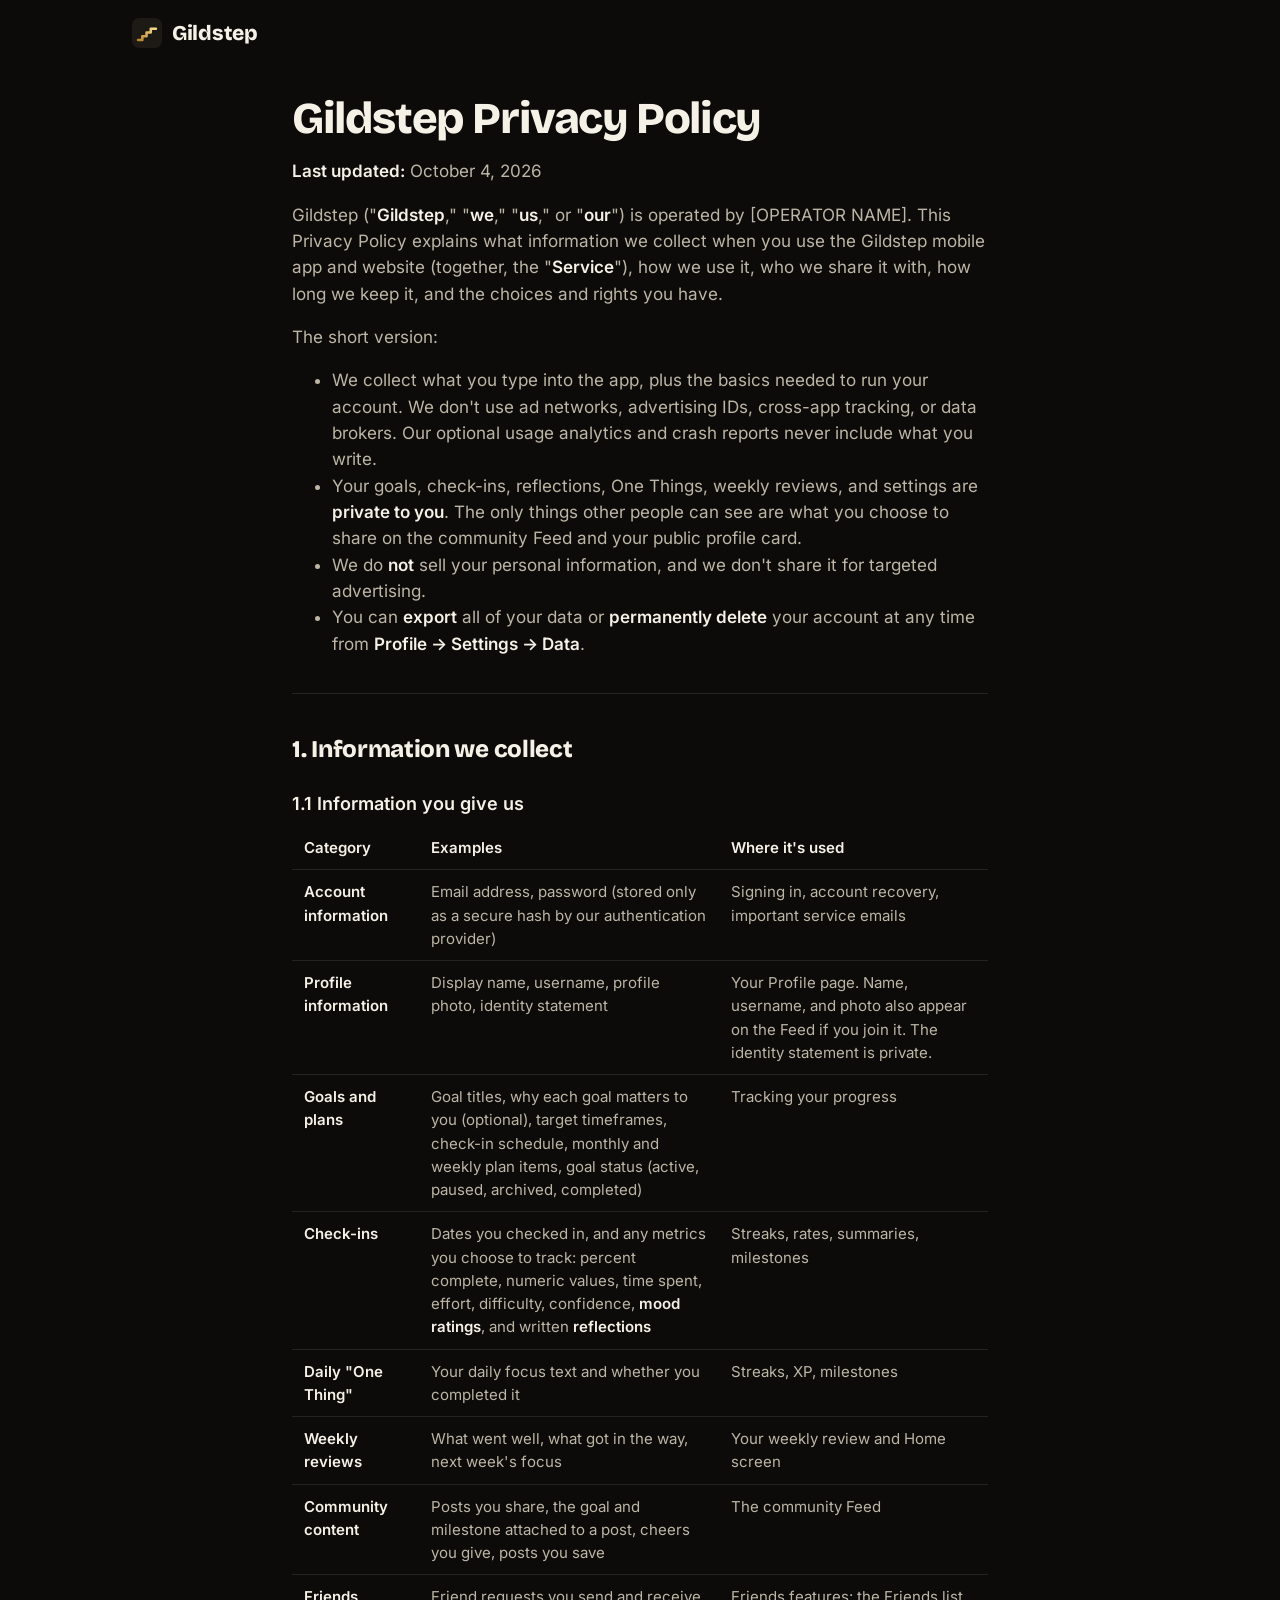
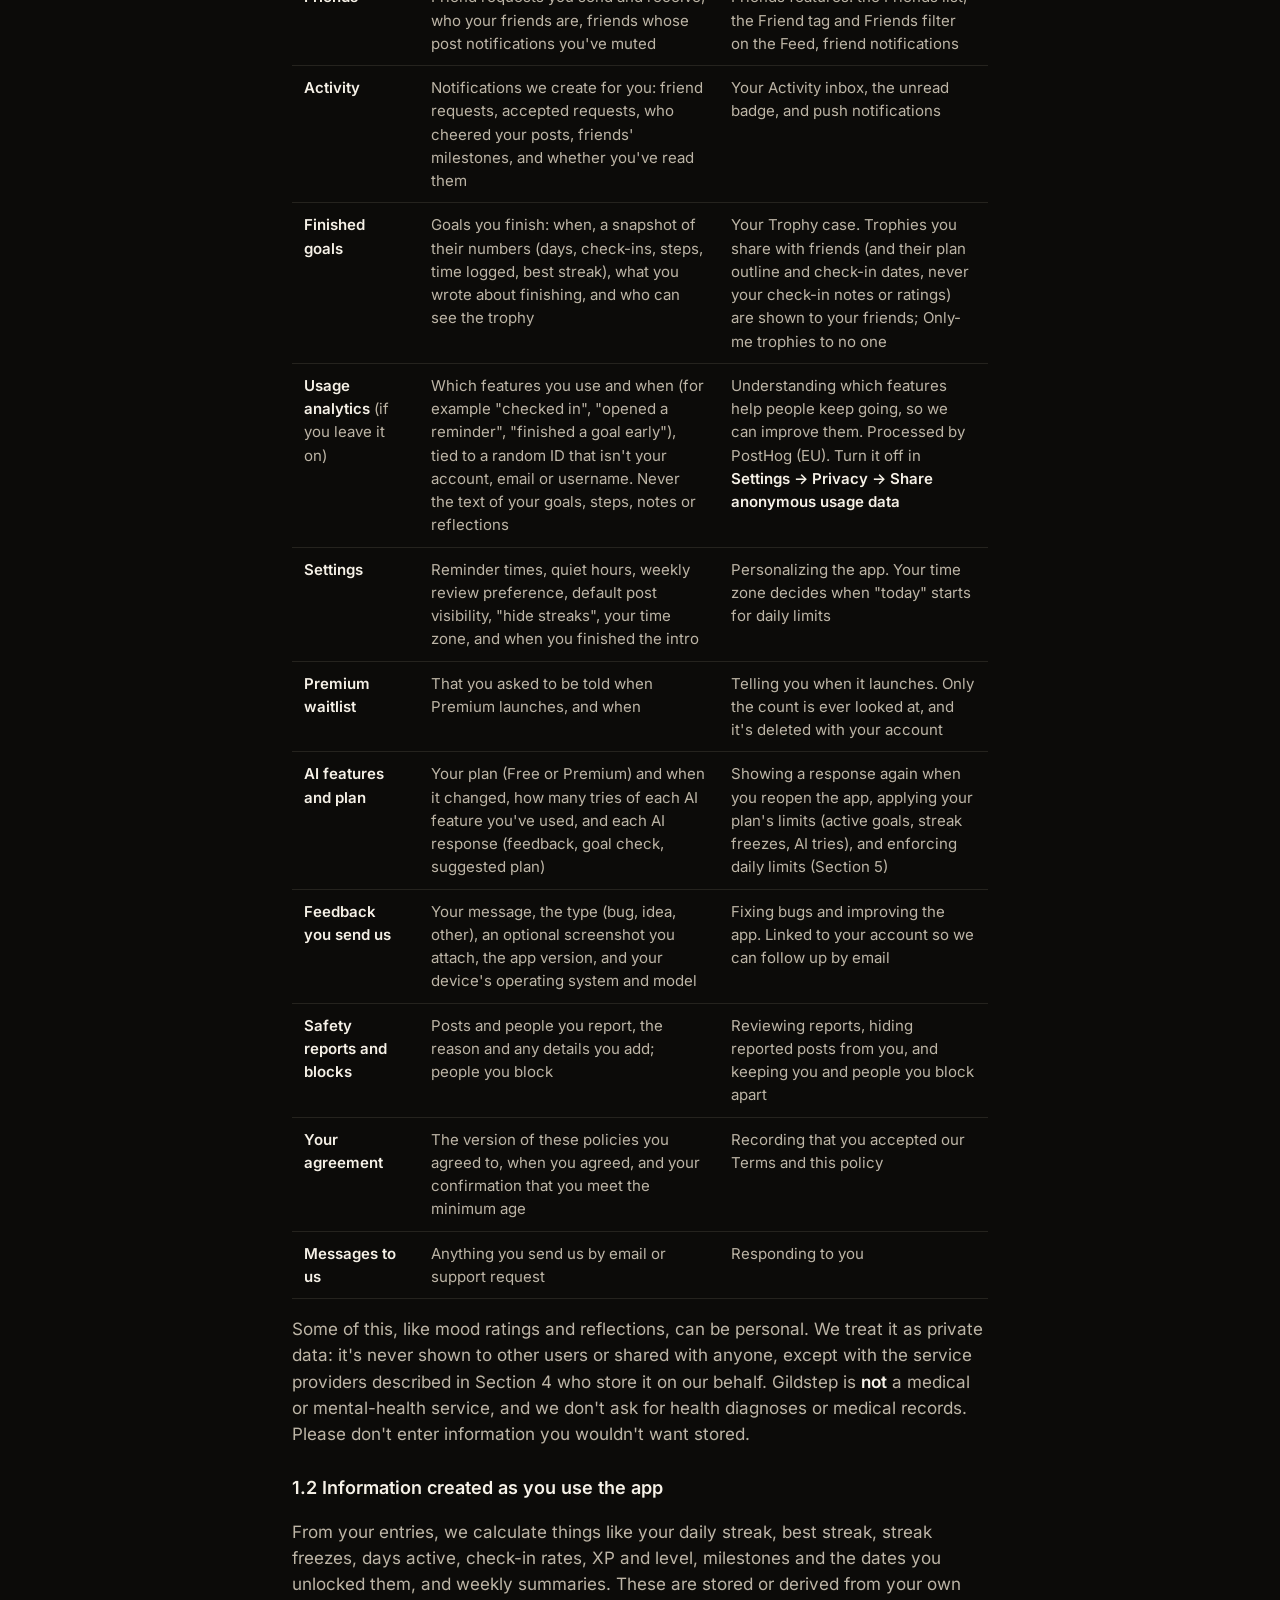
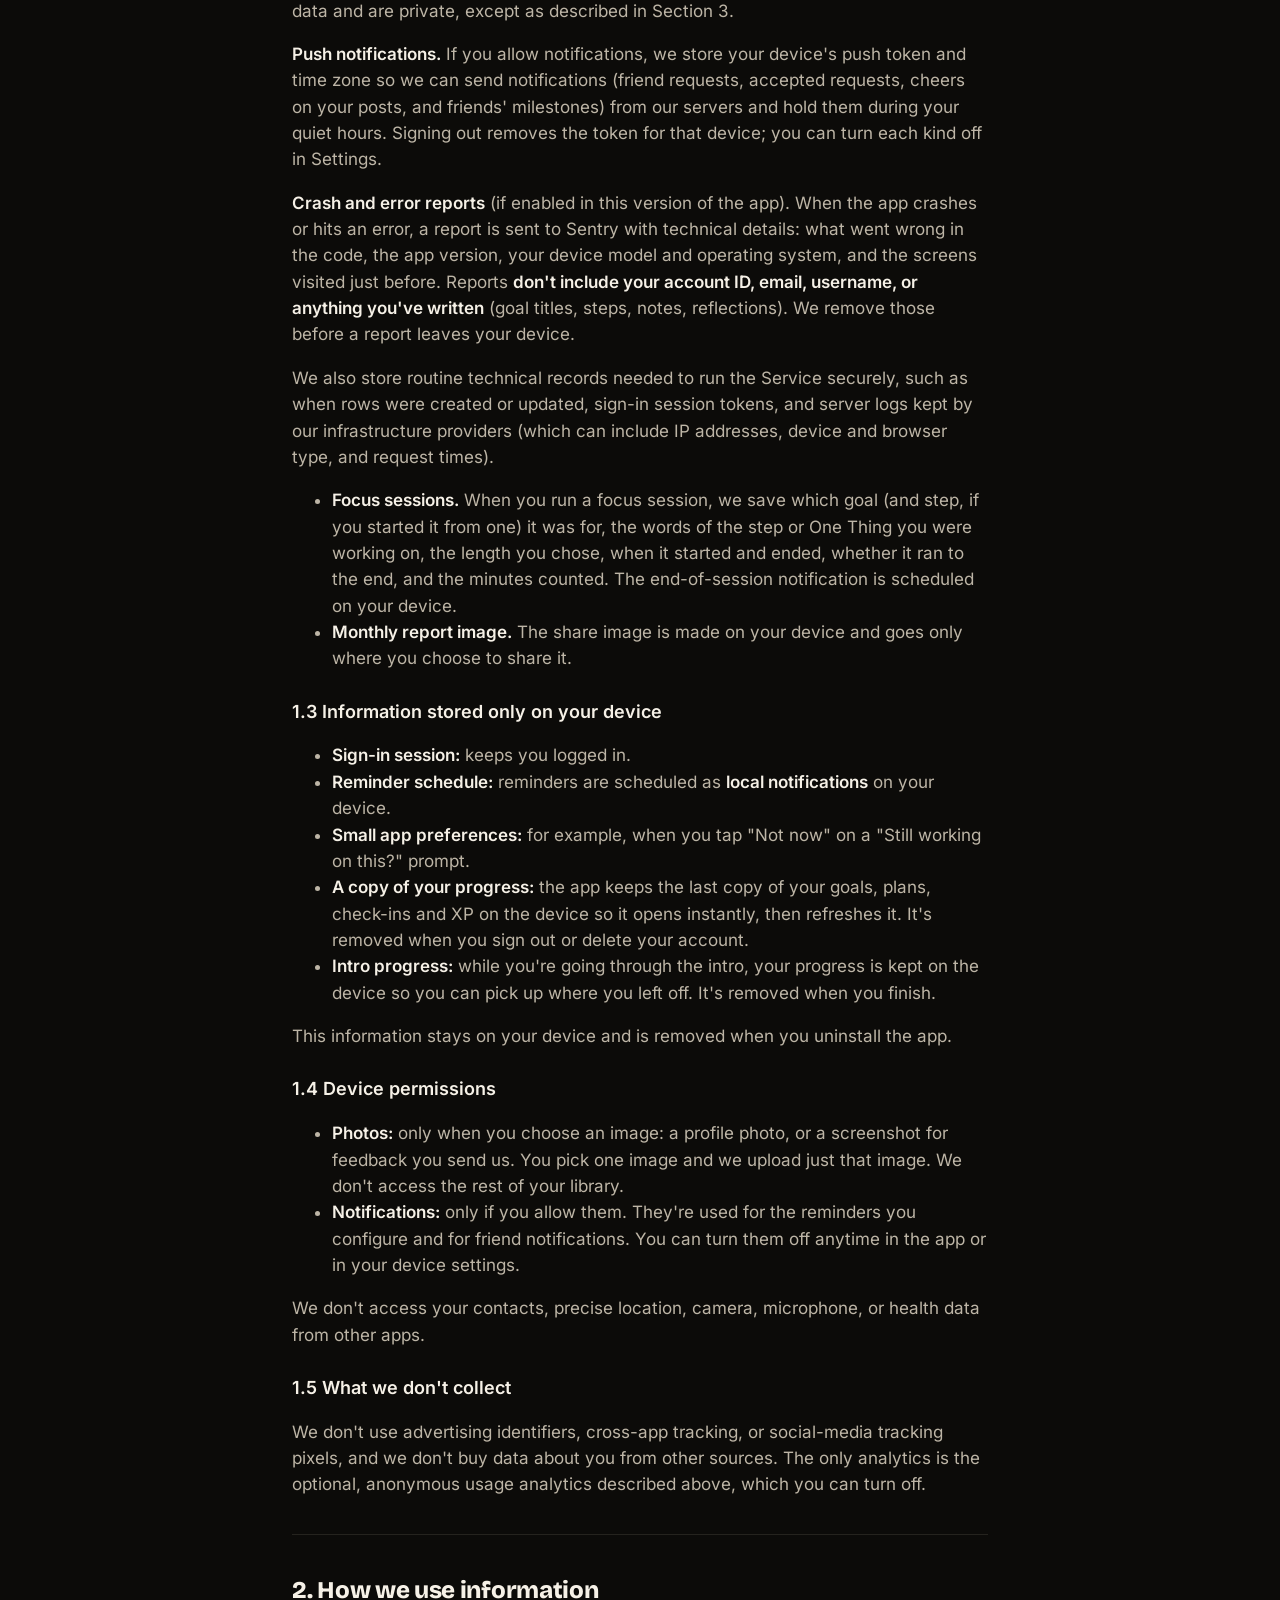
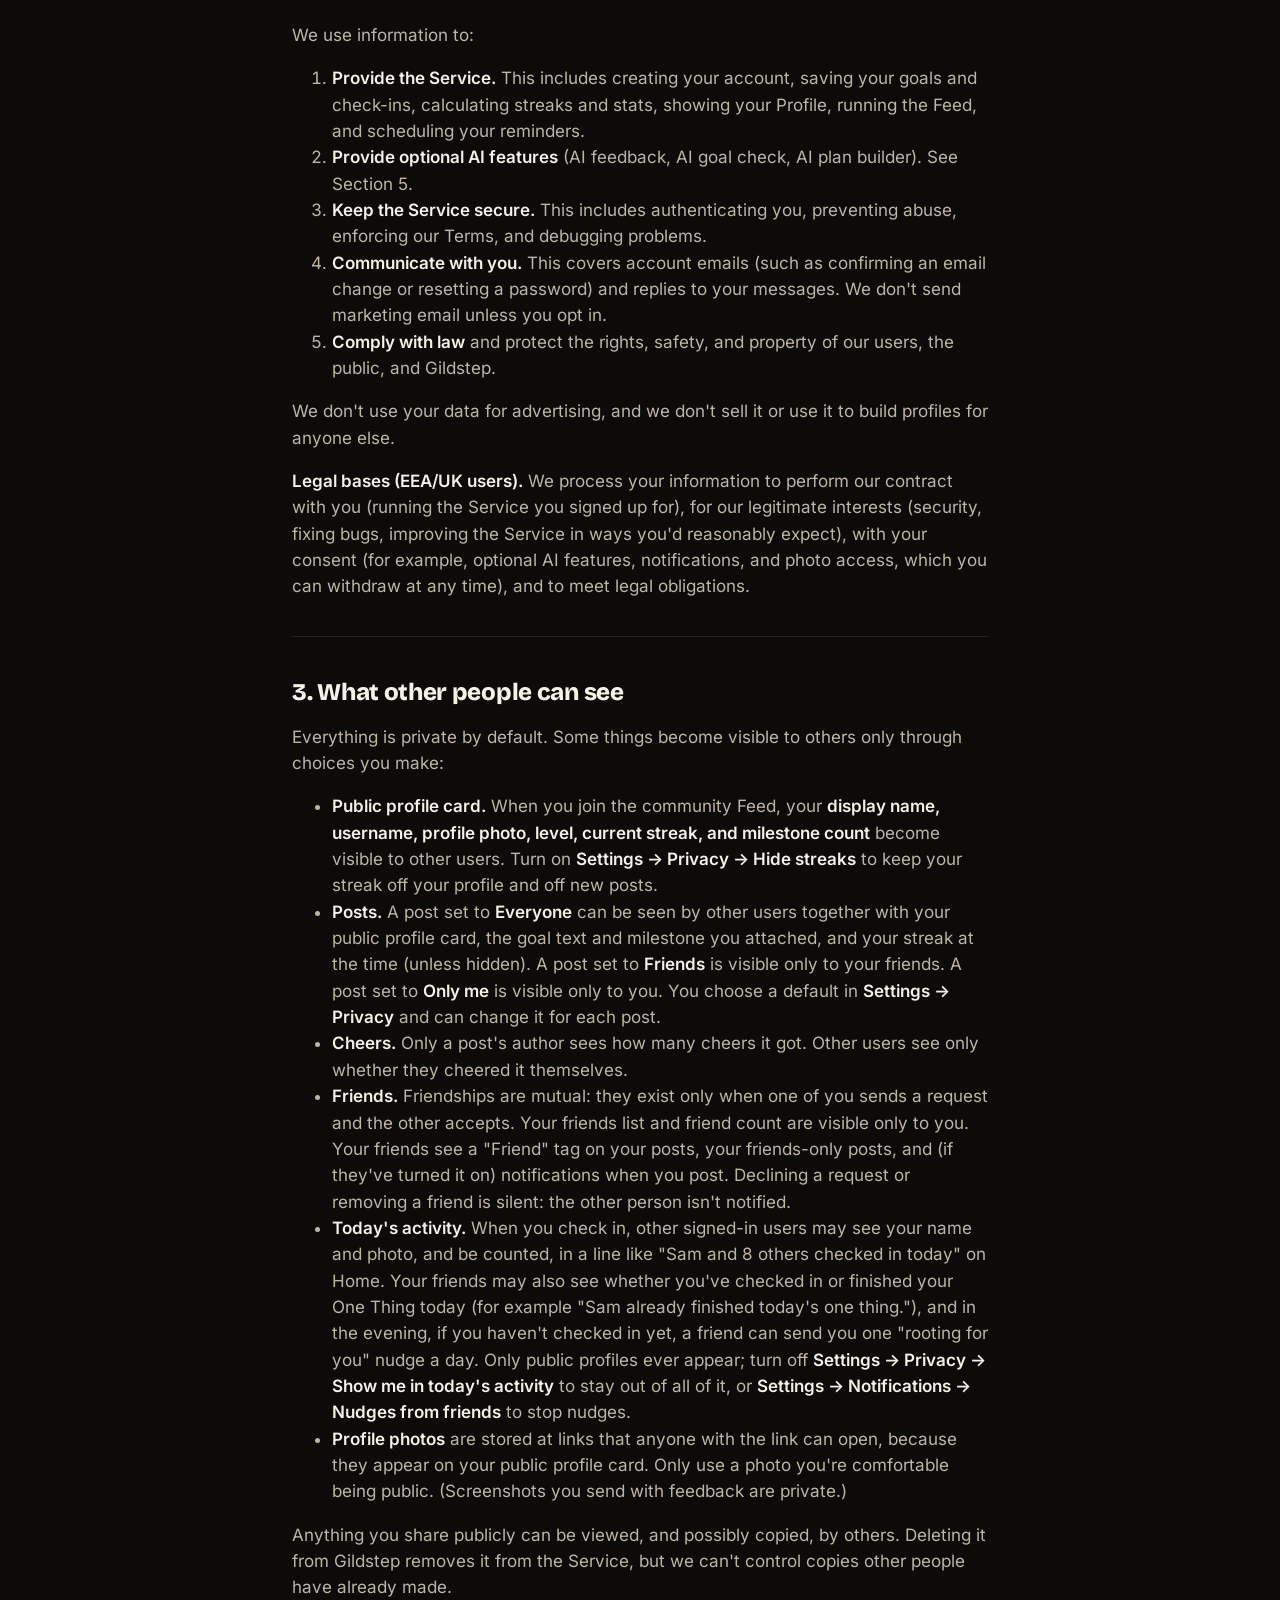
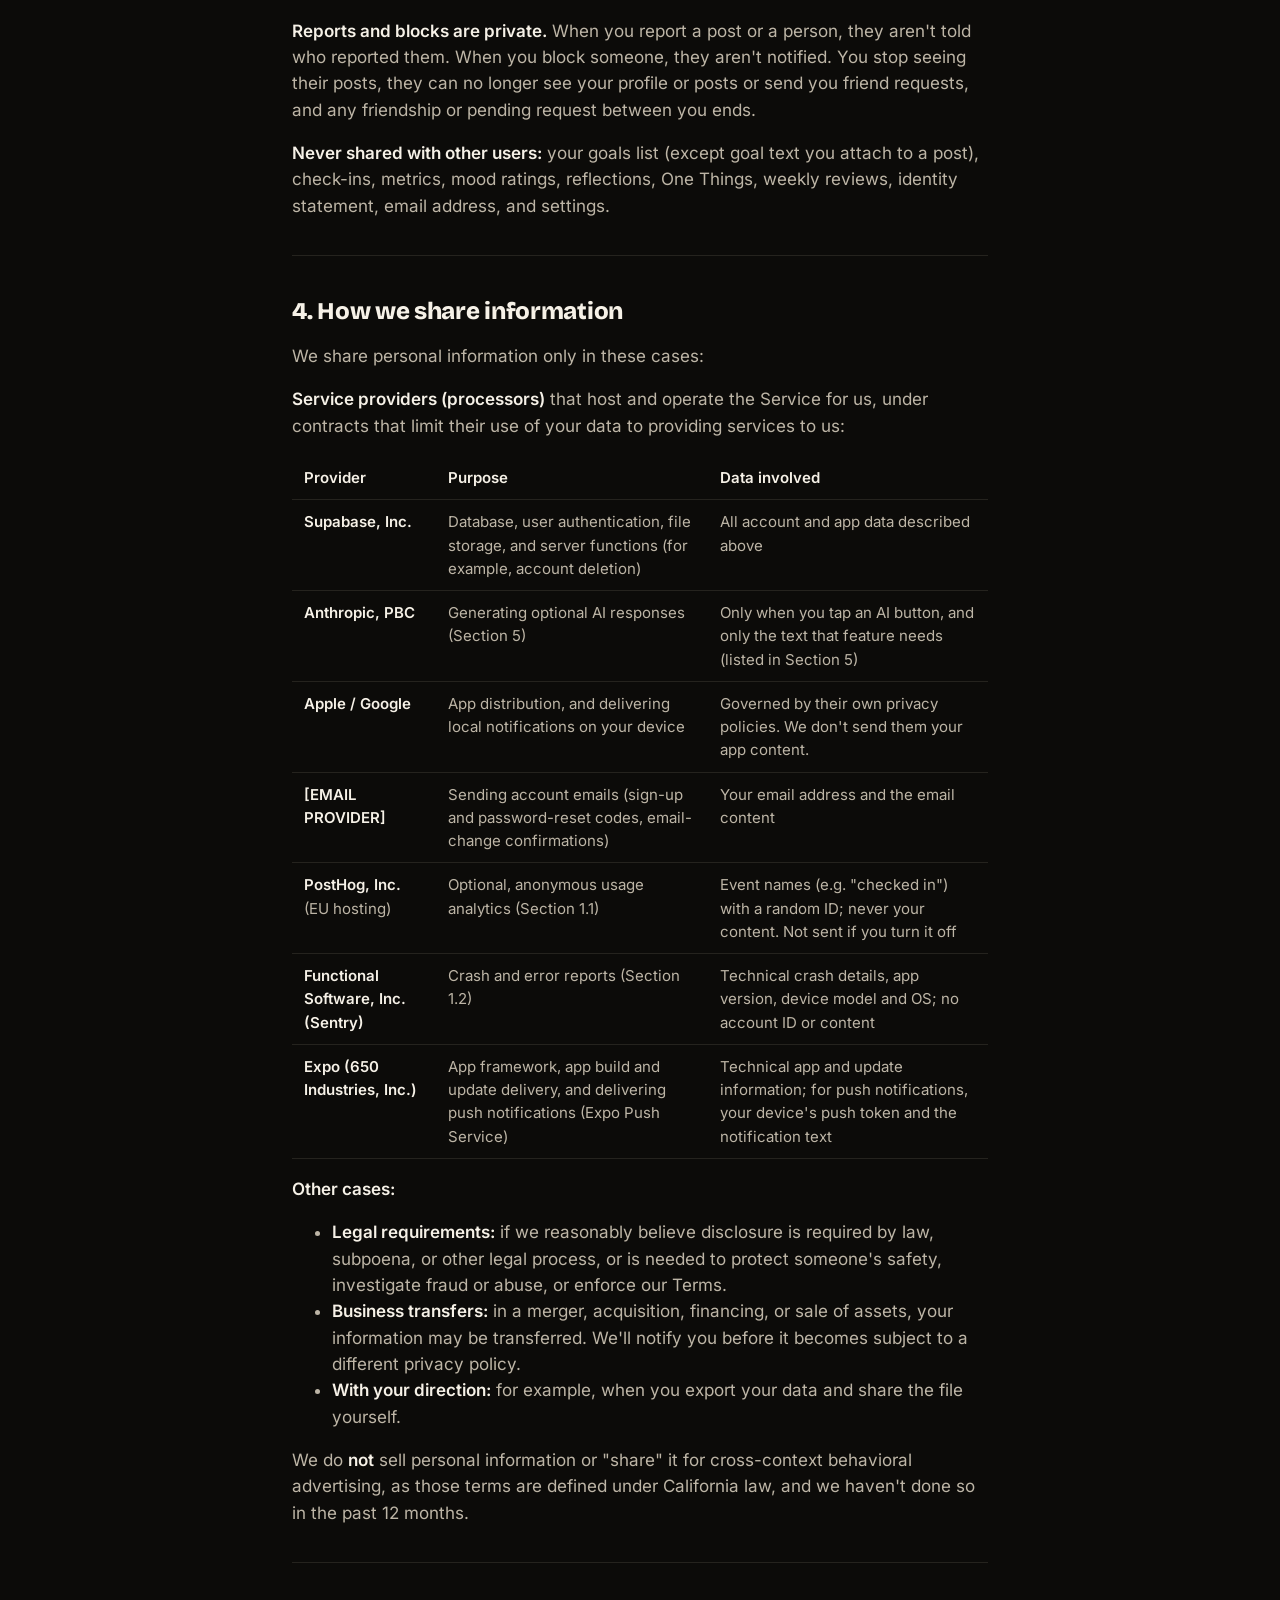
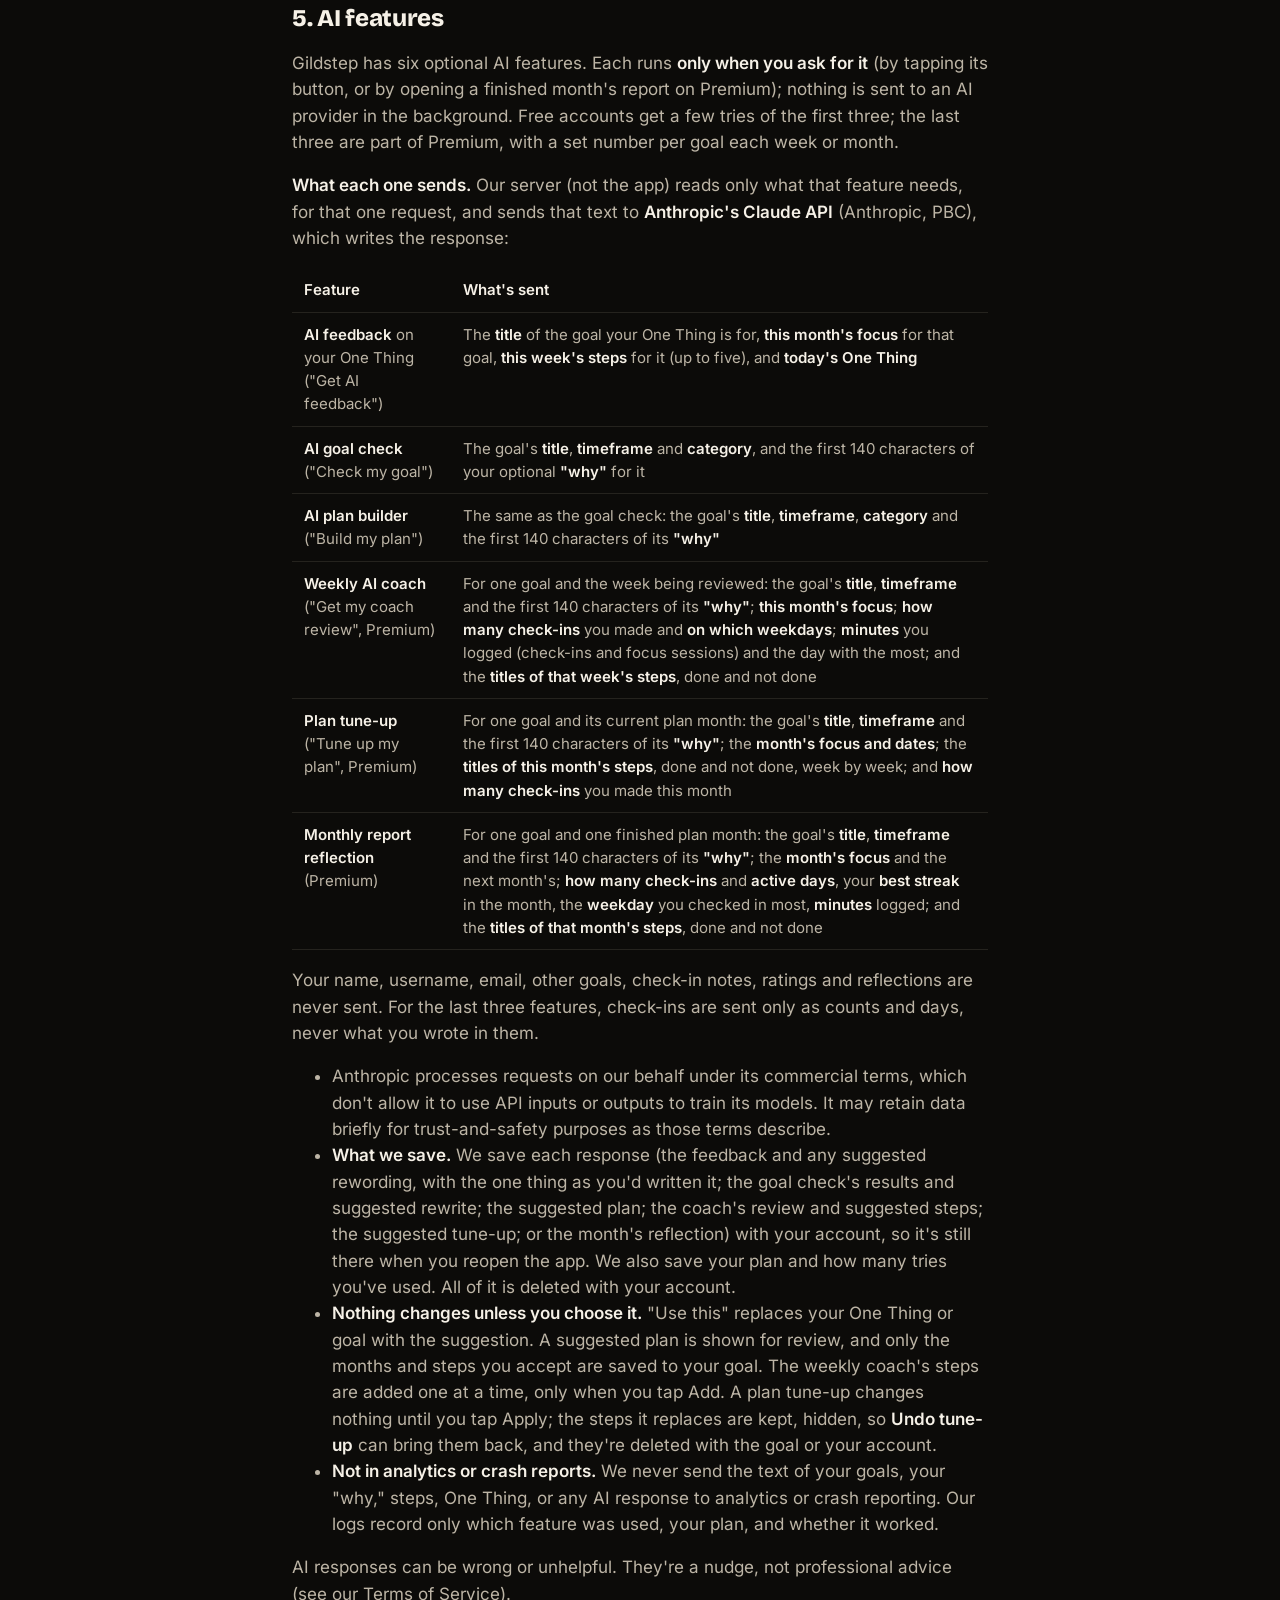
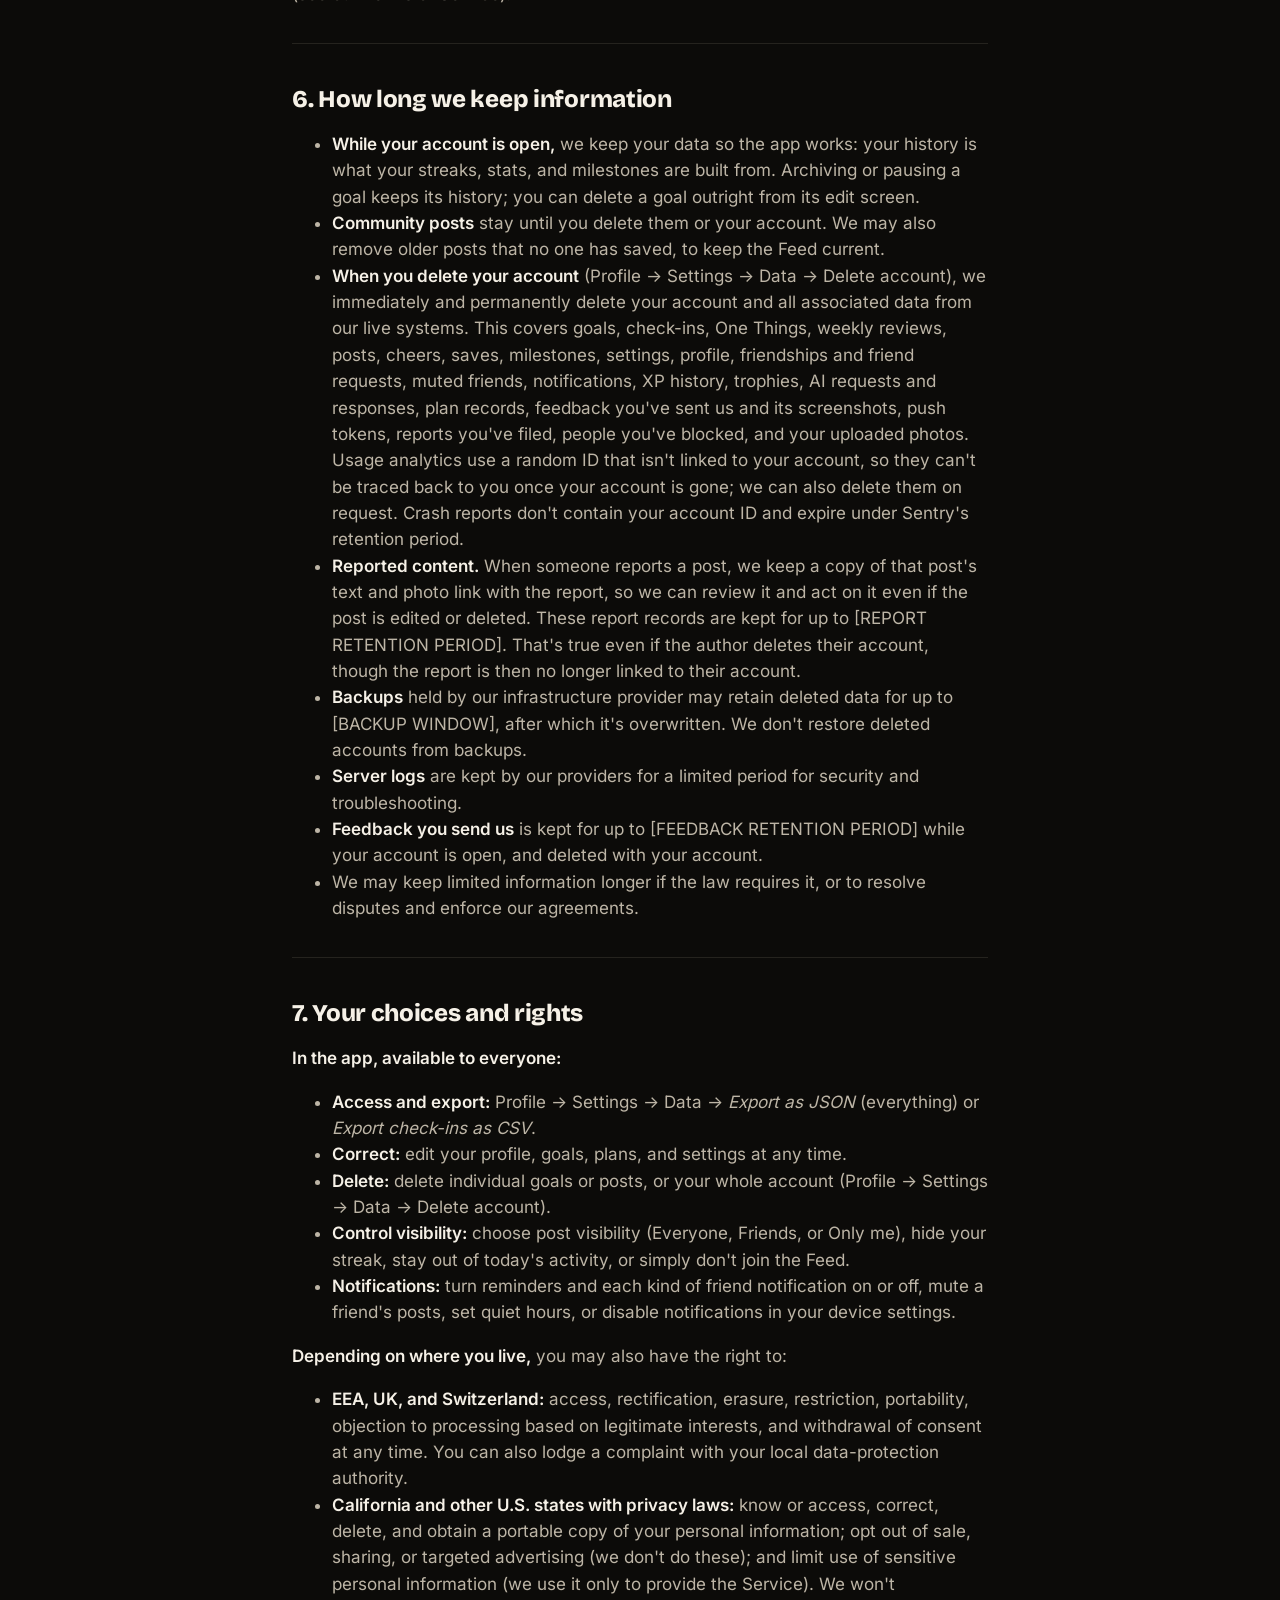
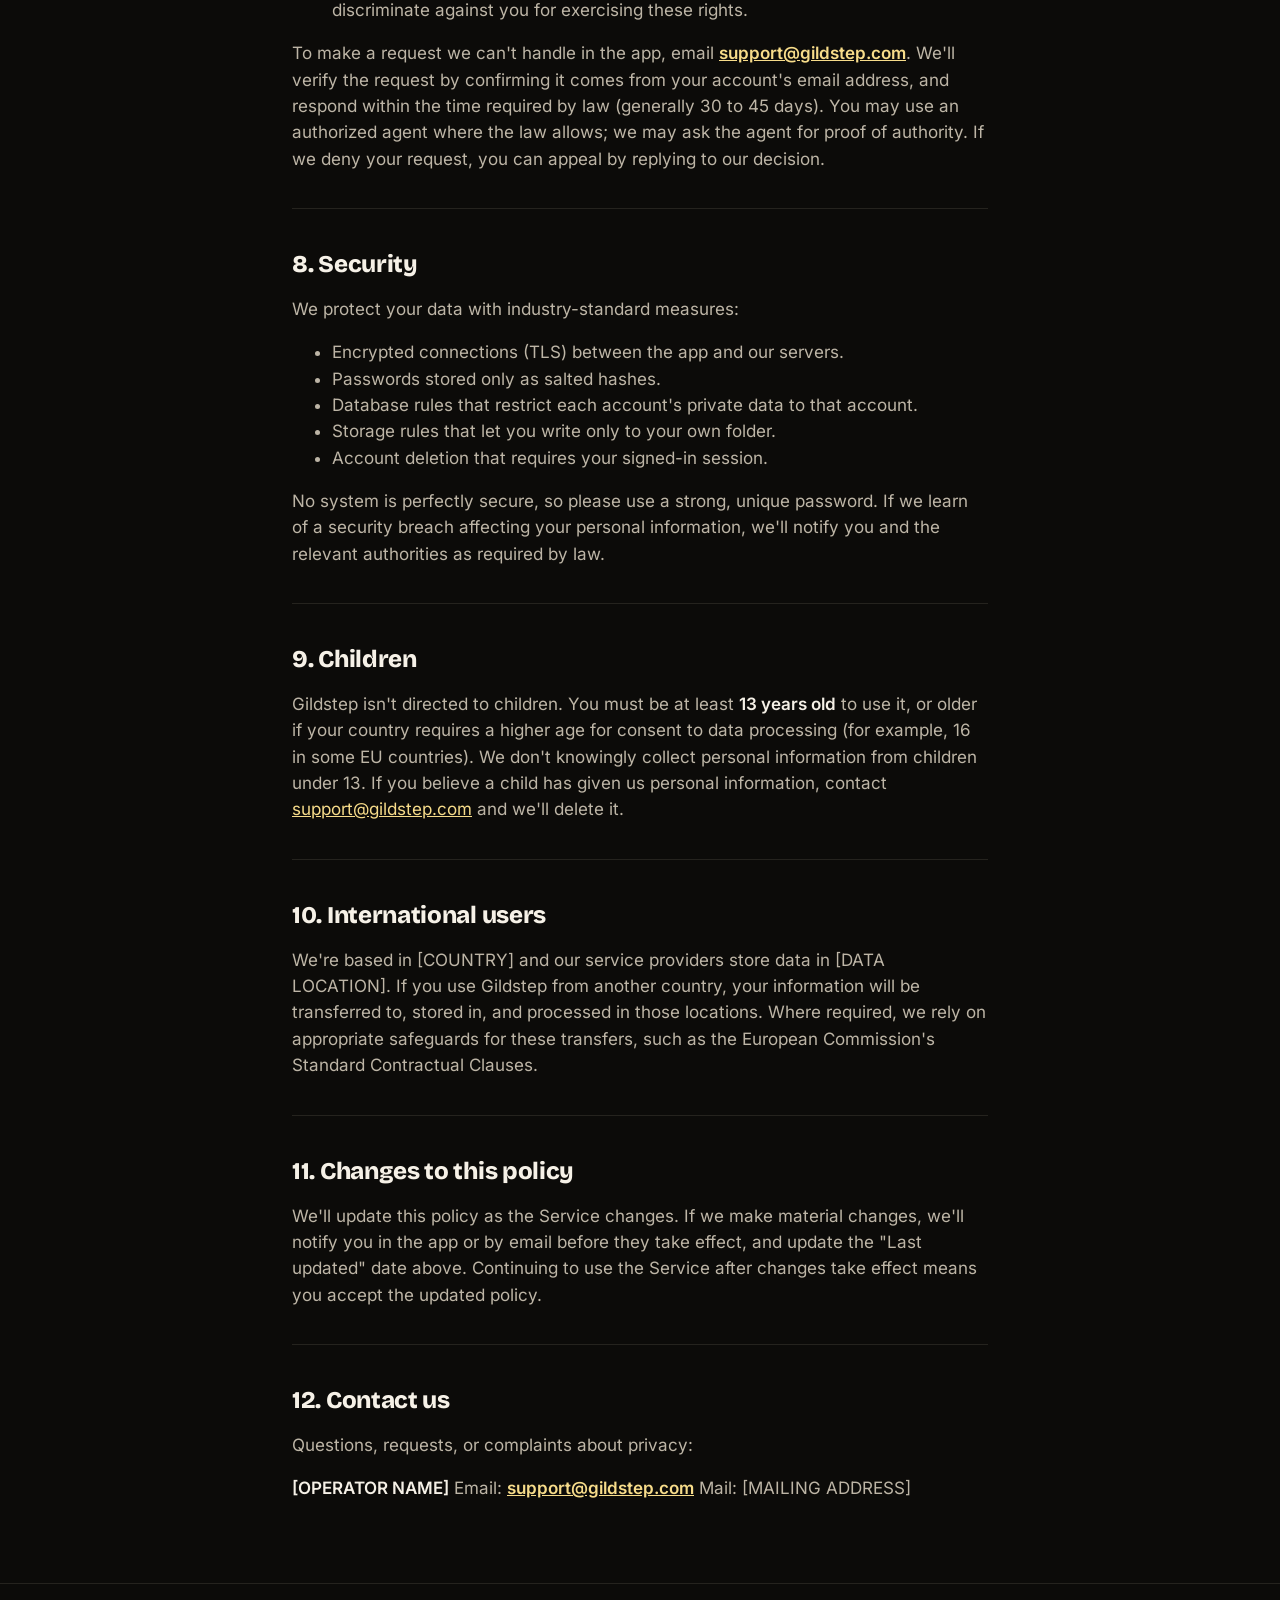
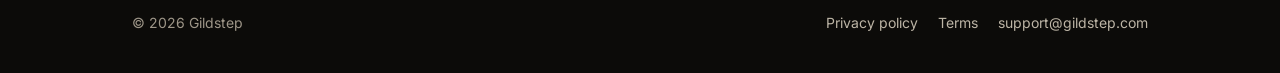
==== privacy/index.html @ fc9688bf "gildstep.com Landing page, privacy policy, terms, the invite page and Universal Links file, built fr" ====
<!doctype html>
<html lang="en">
<head>
<meta charset="utf-8">
<meta name="viewport" content="width=device-width, initial-scale=1, viewport-fit=cover">
<title>Gildstep Privacy Policy</title>
<meta name="description" content="Gildstep Privacy Policy.">
<meta http-equiv="Content-Security-Policy" content="default-src 'self'; script-src 'self'; style-src 'self'; font-src 'self'; img-src 'self' data:; connect-src 'self' https://ggbiohijkmzzqigvxdph.supabase.co; base-uri 'none'; form-action 'none'">
<meta name="referrer" content="strict-origin-when-cross-origin">
<meta name="theme-color" content="#0C0B09">
<meta name="color-scheme" content="dark">
<link rel="canonical" href="https://gildstep.com/privacy/">
<link rel="icon" href="/assets/favicon.svg" type="image/svg+xml">
<link rel="apple-touch-icon" href="/assets/apple-touch-icon.png">
<link rel="preload" href="/fonts/bricolage-800.woff2" as="font" type="font/woff2" crossorigin>
<link rel="stylesheet" href="/styles.css">
<meta property="og:type" content="website">
<meta property="og:site_name" content="Gildstep">
<meta property="og:title" content="Gildstep Privacy Policy">
<meta property="og:description" content="Gildstep Privacy Policy.">
<meta property="og:url" content="https://gildstep.com/privacy/">
<meta property="og:image" content="https://gildstep.com/assets/og.png">
<meta property="og:image:width" content="1200">
<meta property="og:image:height" content="630">
<meta property="og:image:alt" content="Gildstep: Big goals, finished one gold step at a time.">
<meta name="twitter:card" content="summary_large_image">
<meta name="twitter:title" content="Gildstep Privacy Policy">
<meta name="twitter:description" content="Gildstep Privacy Policy.">
<meta name="twitter:image" content="https://gildstep.com/assets/og.png">
</head>
<body data-page="privacy" data-app="Gildstep" data-support="support@gildstep.com" data-scheme="gildstep" data-supabase-url="https://ggbiohijkmzzqigvxdph.supabase.co" data-supabase-key="sb_publishable_Blx6dCkwe_uo34wRgkRmCA_ODXNYuqp">
<header class="wrap top"><a class="brand" href="/" aria-label="Gildstep home"><svg viewBox="0 0 64 64" aria-hidden="true"><defs><linearGradient id="mk" x1="0" y1="1" x2="1" y2="0"><stop offset="0" stop-color="#B8862B"/><stop offset="1" stop-color="#F7DC8A"/></linearGradient></defs><rect width="64" height="64" rx="15" fill="#1D1A15"/><path d="M13 47 H22 V39 H31 V31 H40 V23 H51" fill="none" stroke="url(#mk)" stroke-width="5.5" stroke-linecap="round" stroke-linejoin="round"/></svg><span>Gildstep</span></a></header>
<main class="wrap page">
<h1>Gildstep Privacy Policy</h1>
<p><strong>Last updated:</strong> October 4, 2026</p>
<p>Gildstep (&quot;<strong>Gildstep</strong>,&quot; &quot;<strong>we</strong>,&quot; &quot;<strong>us</strong>,&quot; or &quot;<strong>our</strong>&quot;) is operated by [OPERATOR NAME]. This Privacy Policy explains what information we collect when you use the Gildstep mobile app and website (together, the &quot;<strong>Service</strong>&quot;), how we use it, who we share it with, how long we keep it, and the choices and rights you have.</p>
<p>The short version:</p>
<ul>
<li>We collect what you type into the app, plus the basics needed to run your account. We don&#39;t use ad networks, advertising IDs, cross-app tracking, or data brokers. Our optional usage analytics and crash reports never include what you write.</li>
<li>Your goals, check-ins, reflections, One Things, weekly reviews, and settings are <strong>private to you</strong>. The only things other people can see are what you choose to share on the community Feed and your public profile card.</li>
<li>We do <strong>not</strong> sell your personal information, and we don&#39;t share it for targeted advertising.</li>
<li>You can <strong>export</strong> all of your data or <strong>permanently delete</strong> your account at any time from <strong>Profile → Settings → Data</strong>.</li>
</ul>
<hr>
<h2>1. Information we collect</h2>
<h3>1.1 Information you give us</h3>
<table>
<thead>
<tr>
<th>Category</th>
<th>Examples</th>
<th>Where it&#39;s used</th>
</tr>
</thead>
<tbody><tr>
<td><strong>Account information</strong></td>
<td>Email address, password (stored only as a secure hash by our authentication provider)</td>
<td>Signing in, account recovery, important service emails</td>
</tr>
<tr>
<td><strong>Profile information</strong></td>
<td>Display name, username, profile photo, identity statement</td>
<td>Your Profile page. Name, username, and photo also appear on the Feed if you join it. The identity statement is private.</td>
</tr>
<tr>
<td><strong>Goals and plans</strong></td>
<td>Goal titles, why each goal matters to you (optional), target timeframes, check-in schedule, monthly and weekly plan items, goal status (active, paused, archived, completed)</td>
<td>Tracking your progress</td>
</tr>
<tr>
<td><strong>Check-ins</strong></td>
<td>Dates you checked in, and any metrics you choose to track: percent complete, numeric values, time spent, effort, difficulty, confidence, <strong>mood ratings</strong>, and written <strong>reflections</strong></td>
<td>Streaks, rates, summaries, milestones</td>
</tr>
<tr>
<td><strong>Daily &quot;One Thing&quot;</strong></td>
<td>Your daily focus text and whether you completed it</td>
<td>Streaks, XP, milestones</td>
</tr>
<tr>
<td><strong>Weekly reviews</strong></td>
<td>What went well, what got in the way, next week&#39;s focus</td>
<td>Your weekly review and Home screen</td>
</tr>
<tr>
<td><strong>Community content</strong></td>
<td>Posts you share, the goal and milestone attached to a post, cheers you give, posts you save</td>
<td>The community Feed</td>
</tr>
<tr>
<td><strong>Friends</strong></td>
<td>Friend requests you send and receive, who your friends are, friends whose post notifications you&#39;ve muted</td>
<td>Friends features: the Friends list, the Friend tag and Friends filter on the Feed, friend notifications</td>
</tr>
<tr>
<td><strong>Activity</strong></td>
<td>Notifications we create for you: friend requests, accepted requests, who cheered your posts, friends&#39; milestones, and whether you&#39;ve read them</td>
<td>Your Activity inbox, the unread badge, and push notifications</td>
</tr>
<tr>
<td><strong>Finished goals</strong></td>
<td>Goals you finish: when, a snapshot of their numbers (days, check-ins, steps, time logged, best streak), what you wrote about finishing, and who can see the trophy</td>
<td>Your Trophy case. Trophies you share with friends (and their plan outline and check-in dates, never your check-in notes or ratings) are shown to your friends; Only-me trophies to no one</td>
</tr>
<tr>
<td><strong>Usage analytics</strong> (if you leave it on)</td>
<td>Which features you use and when (for example &quot;checked in&quot;, &quot;opened a reminder&quot;, &quot;finished a goal early&quot;), tied to a random ID that isn&#39;t your account, email or username. Never the text of your goals, steps, notes or reflections</td>
<td>Understanding which features help people keep going, so we can improve them. Processed by PostHog (EU). Turn it off in <strong>Settings → Privacy → Share anonymous usage data</strong></td>
</tr>
<tr>
<td><strong>Settings</strong></td>
<td>Reminder times, quiet hours, weekly review preference, default post visibility, &quot;hide streaks&quot;, your time zone, and when you finished the intro</td>
<td>Personalizing the app. Your time zone decides when &quot;today&quot; starts for daily limits</td>
</tr>
<tr>
<td><strong>Premium waitlist</strong></td>
<td>That you asked to be told when Premium launches, and when</td>
<td>Telling you when it launches. Only the count is ever looked at, and it&#39;s deleted with your account</td>
</tr>
<tr>
<td><strong>AI features and plan</strong></td>
<td>Your plan (Free or Premium) and when it changed, how many tries of each AI feature you&#39;ve used, and each AI response (feedback, goal check, suggested plan)</td>
<td>Showing a response again when you reopen the app, applying your plan&#39;s limits (active goals, streak freezes, AI tries), and enforcing daily limits (Section 5)</td>
</tr>
<tr>
<td><strong>Feedback you send us</strong></td>
<td>Your message, the type (bug, idea, other), an optional screenshot you attach, the app version, and your device&#39;s operating system and model</td>
<td>Fixing bugs and improving the app. Linked to your account so we can follow up by email</td>
</tr>
<tr>
<td><strong>Safety reports and blocks</strong></td>
<td>Posts and people you report, the reason and any details you add; people you block</td>
<td>Reviewing reports, hiding reported posts from you, and keeping you and people you block apart</td>
</tr>
<tr>
<td><strong>Your agreement</strong></td>
<td>The version of these policies you agreed to, when you agreed, and your confirmation that you meet the minimum age</td>
<td>Recording that you accepted our Terms and this policy</td>
</tr>
<tr>
<td><strong>Messages to us</strong></td>
<td>Anything you send us by email or support request</td>
<td>Responding to you</td>
</tr>
</tbody></table>
<p>Some of this, like mood ratings and reflections, can be personal. We treat it as private data: it&#39;s never shown to other users or shared with anyone, except with the service providers described in Section 4 who store it on our behalf. Gildstep is <strong>not</strong> a medical or mental-health service, and we don&#39;t ask for health diagnoses or medical records. Please don&#39;t enter information you wouldn&#39;t want stored.</p>
<h3>1.2 Information created as you use the app</h3>
<p>From your entries, we calculate things like your daily streak, best streak, streak freezes, days active, check-in rates, XP and level, milestones and the dates you unlocked them, and weekly summaries. These are stored or derived from your own data and are private, except as described in Section 3.</p>
<p><strong>Push notifications.</strong> If you allow notifications, we store your device&#39;s push token and time zone so we can send notifications (friend requests, accepted requests, cheers on your posts, and friends&#39; milestones) from our servers and hold them during your quiet hours. Signing out removes the token for that device; you can turn each kind off in Settings.</p>
<p><strong>Crash and error reports</strong> (if enabled in this version of the app). When the app crashes or hits an error, a report is sent to Sentry with technical details: what went wrong in the code, the app version, your device model and operating system, and the screens visited just before. Reports <strong>don&#39;t include your account ID, email, username, or anything you&#39;ve written</strong> (goal titles, steps, notes, reflections). We remove those before a report leaves your device.</p>
<p>We also store routine technical records needed to run the Service securely, such as when rows were created or updated, sign-in session tokens, and server logs kept by our infrastructure providers (which can include IP addresses, device and browser type, and request times).</p>
<ul>
<li><strong>Focus sessions.</strong> When you run a focus session, we save which goal (and step, if you started it from one) it was for, the words of the step or One Thing you were working on, the length you chose, when it started and ended, whether it ran to the end, and the minutes counted. The end-of-session notification is scheduled on your device.</li>
<li><strong>Monthly report image.</strong> The share image is made on your device and goes only where you choose to share it.</li>
</ul>
<h3>1.3 Information stored only on your device</h3>
<ul>
<li><strong>Sign-in session:</strong> keeps you logged in.</li>
<li><strong>Reminder schedule:</strong> reminders are scheduled as <strong>local notifications</strong> on your device.</li>
<li><strong>Small app preferences:</strong> for example, when you tap &quot;Not now&quot; on a &quot;Still working on this?&quot; prompt.</li>
<li><strong>A copy of your progress:</strong> the app keeps the last copy of your goals, plans, check-ins and XP on the device so it opens instantly, then refreshes it. It&#39;s removed when you sign out or delete your account.</li>
<li><strong>Intro progress:</strong> while you&#39;re going through the intro, your progress is kept on the device so you can pick up where you left off. It&#39;s removed when you finish.</li>
</ul>
<p>This information stays on your device and is removed when you uninstall the app.</p>
<h3>1.4 Device permissions</h3>
<ul>
<li><strong>Photos:</strong> only when you choose an image: a profile photo, or a screenshot for feedback you send us. You pick one image and we upload just that image. We don&#39;t access the rest of your library.</li>
<li><strong>Notifications:</strong> only if you allow them. They&#39;re used for the reminders you configure and for friend notifications. You can turn them off anytime in the app or in your device settings.</li>
</ul>
<p>We don&#39;t access your contacts, precise location, camera, microphone, or health data from other apps.</p>
<h3>1.5 What we don&#39;t collect</h3>
<p>We don&#39;t use advertising identifiers, cross-app tracking, or social-media tracking pixels, and we don&#39;t buy data about you from other sources. The only analytics is the optional, anonymous usage analytics described above, which you can turn off.</p>
<hr>
<h2>2. How we use information</h2>
<p>We use information to:</p>
<ol>
<li><strong>Provide the Service.</strong> This includes creating your account, saving your goals and check-ins, calculating streaks and stats, showing your Profile, running the Feed, and scheduling your reminders.</li>
<li><strong>Provide optional AI features</strong> (AI feedback, AI goal check, AI plan builder). See Section 5.</li>
<li><strong>Keep the Service secure.</strong> This includes authenticating you, preventing abuse, enforcing our Terms, and debugging problems.</li>
<li><strong>Communicate with you.</strong> This covers account emails (such as confirming an email change or resetting a password) and replies to your messages. We don&#39;t send marketing email unless you opt in.</li>
<li><strong>Comply with law</strong> and protect the rights, safety, and property of our users, the public, and Gildstep.</li>
</ol>
<p>We don&#39;t use your data for advertising, and we don&#39;t sell it or use it to build profiles for anyone else.</p>
<p><strong>Legal bases (EEA/UK users).</strong> We process your information to perform our contract with you (running the Service you signed up for), for our legitimate interests (security, fixing bugs, improving the Service in ways you&#39;d reasonably expect), with your consent (for example, optional AI features, notifications, and photo access, which you can withdraw at any time), and to meet legal obligations.</p>
<hr>
<h2>3. What other people can see</h2>
<p>Everything is private by default. Some things become visible to others only through choices you make:</p>
<ul>
<li><strong>Public profile card.</strong> When you join the community Feed, your <strong>display name, username, profile photo, level, current streak, and milestone count</strong> become visible to other users. Turn on <strong>Settings → Privacy → Hide streaks</strong> to keep your streak off your profile and off new posts.</li>
<li><strong>Posts.</strong> A post set to <strong>Everyone</strong> can be seen by other users together with your public profile card, the goal text and milestone you attached, and your streak at the time (unless hidden). A post set to <strong>Friends</strong> is visible only to your friends. A post set to <strong>Only me</strong> is visible only to you. You choose a default in <strong>Settings → Privacy</strong> and can change it for each post.</li>
<li><strong>Cheers.</strong> Only a post&#39;s author sees how many cheers it got. Other users see only whether they cheered it themselves.</li>
<li><strong>Friends.</strong> Friendships are mutual: they exist only when one of you sends a request and the other accepts. Your friends list and friend count are visible only to you. Your friends see a &quot;Friend&quot; tag on your posts, your friends-only posts, and (if they&#39;ve turned it on) notifications when you post. Declining a request or removing a friend is silent: the other person isn&#39;t notified.</li>
<li><strong>Today&#39;s activity.</strong> When you check in, other signed-in users may see your name and photo, and be counted, in a line like &quot;Sam and 8 others checked in today&quot; on Home. Your friends may also see whether you&#39;ve checked in or finished your One Thing today (for example &quot;Sam already finished today&#39;s one thing.&quot;), and in the evening, if you haven&#39;t checked in yet, a friend can send you one &quot;rooting for you&quot; nudge a day. Only public profiles ever appear; turn off <strong>Settings → Privacy → Show me in today&#39;s activity</strong> to stay out of all of it, or <strong>Settings → Notifications → Nudges from friends</strong> to stop nudges.</li>
<li><strong>Profile photos</strong> are stored at links that anyone with the link can open, because they appear on your public profile card. Only use a photo you&#39;re comfortable being public. (Screenshots you send with feedback are private.)</li>
</ul>
<p>Anything you share publicly can be viewed, and possibly copied, by others. Deleting it from Gildstep removes it from the Service, but we can&#39;t control copies other people have already made.</p>
<p><strong>Reports and blocks are private.</strong> When you report a post or a person, they aren&#39;t told who reported them. When you block someone, they aren&#39;t notified. You stop seeing their posts, they can no longer see your profile or posts or send you friend requests, and any friendship or pending request between you ends.</p>
<p><strong>Never shared with other users:</strong> your goals list (except goal text you attach to a post), check-ins, metrics, mood ratings, reflections, One Things, weekly reviews, identity statement, email address, and settings.</p>
<hr>
<h2>4. How we share information</h2>
<p>We share personal information only in these cases:</p>
<p><strong>Service providers (processors)</strong> that host and operate the Service for us, under contracts that limit their use of your data to providing services to us:</p>
<table>
<thead>
<tr>
<th>Provider</th>
<th>Purpose</th>
<th>Data involved</th>
</tr>
</thead>
<tbody><tr>
<td><strong>Supabase, Inc.</strong></td>
<td>Database, user authentication, file storage, and server functions (for example, account deletion)</td>
<td>All account and app data described above</td>
</tr>
<tr>
<td><strong>Anthropic, PBC</strong></td>
<td>Generating optional AI responses (Section 5)</td>
<td>Only when you tap an AI button, and only the text that feature needs (listed in Section 5)</td>
</tr>
<tr>
<td><strong>Apple / Google</strong></td>
<td>App distribution, and delivering local notifications on your device</td>
<td>Governed by their own privacy policies. We don&#39;t send them your app content.</td>
</tr>
<tr>
<td><strong>[EMAIL PROVIDER]</strong></td>
<td>Sending account emails (sign-up and password-reset codes, email-change confirmations)</td>
<td>Your email address and the email content</td>
</tr>
<tr>
<td><strong>PostHog, Inc.</strong> (EU hosting)</td>
<td>Optional, anonymous usage analytics (Section 1.1)</td>
<td>Event names (e.g. &quot;checked in&quot;) with a random ID; never your content. Not sent if you turn it off</td>
</tr>
<tr>
<td><strong>Functional Software, Inc. (Sentry)</strong></td>
<td>Crash and error reports (Section 1.2)</td>
<td>Technical crash details, app version, device model and OS; no account ID or content</td>
</tr>
<tr>
<td><strong>Expo (650 Industries, Inc.)</strong></td>
<td>App framework, app build and update delivery, and delivering push notifications (Expo Push Service)</td>
<td>Technical app and update information; for push notifications, your device&#39;s push token and the notification text</td>
</tr>
</tbody></table>
<p><strong>Other cases:</strong></p>
<ul>
<li><strong>Legal requirements:</strong> if we reasonably believe disclosure is required by law, subpoena, or other legal process, or is needed to protect someone&#39;s safety, investigate fraud or abuse, or enforce our Terms.</li>
<li><strong>Business transfers:</strong> in a merger, acquisition, financing, or sale of assets, your information may be transferred. We&#39;ll notify you before it becomes subject to a different privacy policy.</li>
<li><strong>With your direction:</strong> for example, when you export your data and share the file yourself.</li>
</ul>
<p>We do <strong>not</strong> sell personal information or &quot;share&quot; it for cross-context behavioral advertising, as those terms are defined under California law, and we haven&#39;t done so in the past 12 months.</p>
<hr>
<h2>5. AI features</h2>
<p>Gildstep has six optional AI features. Each runs <strong>only when you ask for it</strong> (by tapping its button, or by opening a finished month&#39;s report on Premium); nothing is sent to an AI provider in the background. Free accounts get a few tries of the first three; the last three are part of Premium, with a set number per goal each week or month.</p>
<p><strong>What each one sends.</strong> Our server (not the app) reads only what that feature needs, for that one request, and sends that text to <strong>Anthropic&#39;s Claude API</strong> (Anthropic, PBC), which writes the response:</p>
<table>
<thead>
<tr>
<th>Feature</th>
<th>What&#39;s sent</th>
</tr>
</thead>
<tbody><tr>
<td><strong>AI feedback</strong> on your One Thing (&quot;Get AI feedback&quot;)</td>
<td>The <strong>title</strong> of the goal your One Thing is for, <strong>this month&#39;s focus</strong> for that goal, <strong>this week&#39;s steps</strong> for it (up to five), and <strong>today&#39;s One Thing</strong></td>
</tr>
<tr>
<td><strong>AI goal check</strong> (&quot;Check my goal&quot;)</td>
<td>The goal&#39;s <strong>title</strong>, <strong>timeframe</strong> and <strong>category</strong>, and the first 140 characters of your optional <strong>&quot;why&quot;</strong> for it</td>
</tr>
<tr>
<td><strong>AI plan builder</strong> (&quot;Build my plan&quot;)</td>
<td>The same as the goal check: the goal&#39;s <strong>title</strong>, <strong>timeframe</strong>, <strong>category</strong> and the first 140 characters of its <strong>&quot;why&quot;</strong></td>
</tr>
<tr>
<td><strong>Weekly AI coach</strong> (&quot;Get my coach review&quot;, Premium)</td>
<td>For one goal and the week being reviewed: the goal&#39;s <strong>title</strong>, <strong>timeframe</strong> and the first 140 characters of its <strong>&quot;why&quot;</strong>; <strong>this month&#39;s focus</strong>; <strong>how many check-ins</strong> you made and <strong>on which weekdays</strong>; <strong>minutes</strong> you logged (check-ins and focus sessions) and the day with the most; and the <strong>titles of that week&#39;s steps</strong>, done and not done</td>
</tr>
<tr>
<td><strong>Plan tune-up</strong> (&quot;Tune up my plan&quot;, Premium)</td>
<td>For one goal and its current plan month: the goal&#39;s <strong>title</strong>, <strong>timeframe</strong> and the first 140 characters of its <strong>&quot;why&quot;</strong>; the <strong>month&#39;s focus and dates</strong>; the <strong>titles of this month&#39;s steps</strong>, done and not done, week by week; and <strong>how many check-ins</strong> you made this month</td>
</tr>
<tr>
<td><strong>Monthly report reflection</strong> (Premium)</td>
<td>For one goal and one finished plan month: the goal&#39;s <strong>title</strong>, <strong>timeframe</strong> and the first 140 characters of its <strong>&quot;why&quot;</strong>; the <strong>month&#39;s focus</strong> and the next month&#39;s; <strong>how many check-ins</strong> and <strong>active days</strong>, your <strong>best streak</strong> in the month, the <strong>weekday</strong> you checked in most, <strong>minutes</strong> logged; and the <strong>titles of that month&#39;s steps</strong>, done and not done</td>
</tr>
</tbody></table>
<p>Your name, username, email, other goals, check-in notes, ratings and reflections are never sent. For the last three features, check-ins are sent only as counts and days, never what you wrote in them.</p>
<ul>
<li>Anthropic processes requests on our behalf under its commercial terms, which don&#39;t allow it to use API inputs or outputs to train its models. It may retain data briefly for trust-and-safety purposes as those terms describe.</li>
<li><strong>What we save.</strong> We save each response (the feedback and any suggested rewording, with the one thing as you&#39;d written it; the goal check&#39;s results and suggested rewrite; the suggested plan; the coach&#39;s review and suggested steps; the suggested tune-up; or the month&#39;s reflection) with your account, so it&#39;s still there when you reopen the app. We also save your plan and how many tries you&#39;ve used. All of it is deleted with your account.</li>
<li><strong>Nothing changes unless you choose it.</strong> &quot;Use this&quot; replaces your One Thing or goal with the suggestion. A suggested plan is shown for review, and only the months and steps you accept are saved to your goal. The weekly coach&#39;s steps are added one at a time, only when you tap Add. A plan tune-up changes nothing until you tap Apply; the steps it replaces are kept, hidden, so <strong>Undo tune-up</strong> can bring them back, and they&#39;re deleted with the goal or your account.</li>
<li><strong>Not in analytics or crash reports.</strong> We never send the text of your goals, your &quot;why,&quot; steps, One Thing, or any AI response to analytics or crash reporting. Our logs record only which feature was used, your plan, and whether it worked.</li>
</ul>
<p>AI responses can be wrong or unhelpful. They&#39;re a nudge, not professional advice (see our Terms of Service).</p>
<hr>
<h2>6. How long we keep information</h2>
<ul>
<li><strong>While your account is open,</strong> we keep your data so the app works: your history is what your streaks, stats, and milestones are built from. Archiving or pausing a goal keeps its history; you can delete a goal outright from its edit screen.</li>
<li><strong>Community posts</strong> stay until you delete them or your account. We may also remove older posts that no one has saved, to keep the Feed current.</li>
<li><strong>When you delete your account</strong> (Profile → Settings → Data → Delete account), we immediately and permanently delete your account and all associated data from our live systems. This covers goals, check-ins, One Things, weekly reviews, posts, cheers, saves, milestones, settings, profile, friendships and friend requests, muted friends, notifications, XP history, trophies, AI requests and responses, plan records, feedback you&#39;ve sent us and its screenshots, push tokens, reports you&#39;ve filed, people you&#39;ve blocked, and your uploaded photos. Usage analytics use a random ID that isn&#39;t linked to your account, so they can&#39;t be traced back to you once your account is gone; we can also delete them on request. Crash reports don&#39;t contain your account ID and expire under Sentry&#39;s retention period.</li>
<li><strong>Reported content.</strong> When someone reports a post, we keep a copy of that post&#39;s text and photo link with the report, so we can review it and act on it even if the post is edited or deleted. These report records are kept for up to [REPORT RETENTION PERIOD]. That&#39;s true even if the author deletes their account, though the report is then no longer linked to their account.</li>
<li><strong>Backups</strong> held by our infrastructure provider may retain deleted data for up to [BACKUP WINDOW], after which it&#39;s overwritten. We don&#39;t restore deleted accounts from backups.</li>
<li><strong>Server logs</strong> are kept by our providers for a limited period for security and troubleshooting.</li>
<li><strong>Feedback you send us</strong> is kept for up to [FEEDBACK RETENTION PERIOD] while your account is open, and deleted with your account.</li>
<li>We may keep limited information longer if the law requires it, or to resolve disputes and enforce our agreements.</li>
</ul>
<hr>
<h2>7. Your choices and rights</h2>
<p><strong>In the app, available to everyone:</strong></p>
<ul>
<li><strong>Access and export:</strong> Profile → Settings → Data → <em>Export as JSON</em> (everything) or <em>Export check-ins as CSV</em>.</li>
<li><strong>Correct:</strong> edit your profile, goals, plans, and settings at any time.</li>
<li><strong>Delete:</strong> delete individual goals or posts, or your whole account (Profile → Settings → Data → Delete account).</li>
<li><strong>Control visibility:</strong> choose post visibility (Everyone, Friends, or Only me), hide your streak, stay out of today&#39;s activity, or simply don&#39;t join the Feed.</li>
<li><strong>Notifications:</strong> turn reminders and each kind of friend notification on or off, mute a friend&#39;s posts, set quiet hours, or disable notifications in your device settings.</li>
</ul>
<p><strong>Depending on where you live,</strong> you may also have the right to:</p>
<ul>
<li><strong>EEA, UK, and Switzerland:</strong> access, rectification, erasure, restriction, portability, objection to processing based on legitimate interests, and withdrawal of consent at any time. You can also lodge a complaint with your local data-protection authority.</li>
<li><strong>California and other U.S. states with privacy laws:</strong> know or access, correct, delete, and obtain a portable copy of your personal information; opt out of sale, sharing, or targeted advertising (we don&#39;t do these); and limit use of sensitive personal information (we use it only to provide the Service). We won&#39;t discriminate against you for exercising these rights.</li>
</ul>
<p>To make a request we can&#39;t handle in the app, email <strong><a href="mailto:support@gildstep.com">support@gildstep.com</a></strong>. We&#39;ll verify the request by confirming it comes from your account&#39;s email address, and respond within the time required by law (generally 30 to 45 days). You may use an authorized agent where the law allows; we may ask the agent for proof of authority. If we deny your request, you can appeal by replying to our decision.</p>
<hr>
<h2>8. Security</h2>
<p>We protect your data with industry-standard measures:</p>
<ul>
<li>Encrypted connections (TLS) between the app and our servers.</li>
<li>Passwords stored only as salted hashes.</li>
<li>Database rules that restrict each account&#39;s private data to that account.</li>
<li>Storage rules that let you write only to your own folder.</li>
<li>Account deletion that requires your signed-in session.</li>
</ul>
<p>No system is perfectly secure, so please use a strong, unique password. If we learn of a security breach affecting your personal information, we&#39;ll notify you and the relevant authorities as required by law.</p>
<hr>
<h2>9. Children</h2>
<p>Gildstep isn&#39;t directed to children. You must be at least <strong>13 years old</strong> to use it, or older if your country requires a higher age for consent to data processing (for example, 16 in some EU countries). We don&#39;t knowingly collect personal information from children under 13. If you believe a child has given us personal information, contact <a href="mailto:support@gildstep.com">support@gildstep.com</a> and we&#39;ll delete it.</p>
<hr>
<h2>10. International users</h2>
<p>We&#39;re based in [COUNTRY] and our service providers store data in [DATA LOCATION]. If you use Gildstep from another country, your information will be transferred to, stored in, and processed in those locations. Where required, we rely on appropriate safeguards for these transfers, such as the European Commission&#39;s Standard Contractual Clauses.</p>
<hr>
<h2>11. Changes to this policy</h2>
<p>We&#39;ll update this policy as the Service changes. If we make material changes, we&#39;ll notify you in the app or by email before they take effect, and update the &quot;Last updated&quot; date above. Continuing to use the Service after changes take effect means you accept the updated policy.</p>
<hr>
<h2>12. Contact us</h2>
<p>Questions, requests, or complaints about privacy:</p>
<p><strong>[OPERATOR NAME]</strong>
Email: <strong><a href="mailto:support@gildstep.com">support@gildstep.com</a></strong>
Mail: [MAILING ADDRESS]</p>

</main>
<footer><div class="wrap">
<span>© 2026 Gildstep</span>
<nav aria-label="Footer"><a href="/privacy/">Privacy policy</a><a href="/terms/">Terms</a><a href="mailto:support@gildstep.com">support@gildstep.com</a></nav>
</div></footer>
<script src="/site.js" defer></script>
</body>
</html>
---- styles.css ----
/* gildstep.com: the app's black and gold tokens (mobile/src/theme/colors.json). */
@font-face { font-family: "Inter"; src: url("/fonts/inter-400.woff2") format("woff2"); font-weight: 400; font-display: swap; }
@font-face { font-family: "Inter"; src: url("/fonts/inter-600.woff2") format("woff2"); font-weight: 600; font-display: swap; }
@font-face { font-family: "Bricolage"; src: url("/fonts/bricolage-800.woff2") format("woff2"); font-weight: 800; font-display: swap; }

:root {
  --surface-0: #0c0b09; --surface-1: #15130f; --surface-2: #1d1a15; --surface-3: #25211a;
  --ink-1: #f6f1e7; --ink-2: #bdb5a6; --ink-3: #9e9688; --ink-on-gold: #1a1405;
  --gold: #e6b94a; --gold-light: #f7dc8a; --gold-deep: #b8862b;
  --line: rgba(255, 240, 210, 0.10); --success: #5bd98c; --danger: #ff7a7a;
  color-scheme: dark;
}
* { box-sizing: border-box; }
[hidden] { display: none !important; }
html { -webkit-text-size-adjust: 100%; }
body {
  margin: 0; background: var(--surface-0); color: var(--ink-1);
  font: 400 17px/1.55 Inter, system-ui, -apple-system, "Segoe UI", sans-serif;
  -webkit-font-smoothing: antialiased; overflow-x: hidden;
}
a { color: var(--gold-light); }
a:focus-visible, button:focus-visible, input:focus-visible { outline: 2px solid var(--gold-light); outline-offset: 3px; }
.wrap { width: 100%; max-width: 1080px; margin: 0 auto; padding: 0 16px; }
@media (min-width: 720px) { .wrap { padding: 0 32px; } }

/* header */
.top { display: flex; align-items: center; justify-content: space-between; padding-top: 18px; padding-bottom: 18px; }
.brand { display: inline-flex; align-items: center; gap: 10px; color: var(--ink-1); text-decoration: none; font: 800 21px/1 Bricolage, Inter, sans-serif; letter-spacing: -0.3px; }
.brand svg { width: 30px; height: 30px; }

/* hero */
.hero { position: relative; padding-top: 28px; padding-bottom: 56px; display: grid; gap: 40px; align-items: center; }
.hero::before { content: ""; position: absolute; inset: -120px 0 auto 0; height: 520px; background: radial-gradient(closest-side, rgba(230,185,74,0.16), rgba(230,185,74,0)); pointer-events: none; }
@media (min-width: 900px) { .hero { grid-template-columns: 1.1fr 0.9fr; padding-top: 56px; padding-bottom: 88px; } }
.eyebrow { color: var(--gold); font-weight: 600; font-size: 13px; letter-spacing: 1.4px; text-transform: uppercase; margin: 0 0 14px; }
h1 { font: 800 clamp(38px, 9vw, 64px)/1.03 Bricolage, Inter, sans-serif; letter-spacing: -1.4px; margin: 0; }
h1 .gold { background: linear-gradient(100deg, var(--gold-light), var(--gold) 55%, var(--gold-deep)); -webkit-background-clip: text; background-clip: text; color: transparent; }
.lede { color: var(--ink-2); font-size: clamp(17px, 4.4vw, 20px); margin: 18px 0 28px; max-width: 34em; }

/* the one main button */
.cta { display: flex; flex-direction: column; gap: 10px; max-width: 460px; position: relative; }
.btn { display: inline-flex; align-items: center; justify-content: center; min-height: 52px; padding: 0 24px; border: 0; border-radius: 14px; background: linear-gradient(180deg, var(--gold-light), var(--gold)); color: var(--ink-on-gold); font: 600 17px/1 Inter, sans-serif; text-decoration: none; cursor: pointer; white-space: nowrap; }
.btn:hover { filter: brightness(1.05); }
.btn[disabled] { opacity: 0.6; cursor: default; }
.form { display: flex; flex-direction: column; gap: 10px; }
@media (min-width: 520px) { .form { flex-direction: row; } .form input[type=email] { flex: 1; } }
.form input[type=email] { min-height: 52px; padding: 0 16px; border-radius: 14px; border: 1px solid rgba(255,240,210,0.18); background: var(--surface-1); color: var(--ink-1); font: 400 17px Inter, sans-serif; }
.form input::placeholder { color: var(--ink-3); }
.hp { position: absolute; left: -10000px; width: 1px; height: 1px; overflow: hidden; }
.note { color: var(--ink-3); font-size: 14px; margin: 0; }
.note.gap { margin-bottom: 22px; }
.msg { font-size: 15px; margin: 0; }
.msg:empty { display: none; }
.msg.ok { color: var(--success); } .msg.err { color: var(--danger); }
.badge img { height: 54px; width: auto; display: block; }

/* phone */
.phone { justify-self: center; position: relative; width: min(290px, 72vw); aspect-ratio: 1290 / 2796; border-radius: 46px; padding: 11px; background: linear-gradient(160deg, #3a3428, #15130f 40%, #2a251c); box-shadow: 0 40px 90px rgba(0,0,0,0.6), 0 0 0 1px rgba(255,240,210,0.08); }
.phone img { display: block; width: 100%; height: 100%; object-fit: cover; border-radius: 36px; background: var(--surface-1); }
.phone::after { content: ""; position: absolute; top: 22px; left: 50%; width: 30%; height: 26px; transform: translateX(-50%); border-radius: 20px; background: #000; }

/* benefits */
.benefits { display: grid; gap: 14px; padding-top: 8px; padding-bottom: 72px; }
@media (min-width: 760px) { .benefits { grid-template-columns: repeat(3, 1fr); gap: 18px; } }
.benefit { background: var(--surface-1); border: 1px solid var(--line); border-radius: 22px; padding: 22px; }
.benefit svg { width: 26px; height: 26px; color: var(--gold); }
.benefit h2 { font: 800 21px/1.2 Bricolage, Inter, sans-serif; letter-spacing: -0.3px; margin: 14px 0 6px; }
.benefit p { color: var(--ink-2); margin: 0; font-size: 16px; }

/* footer */
footer { border-top: 1px solid var(--line); padding: 28px 0 40px; color: var(--ink-3); font-size: 14px; }
footer .wrap { display: flex; flex-wrap: wrap; gap: 12px 22px; align-items: center; justify-content: space-between; }
footer nav { display: flex; flex-wrap: wrap; gap: 8px 20px; }
footer a { color: var(--ink-2); text-decoration: none; }
footer a:hover { color: var(--ink-1); }

/* legal pages and the invite page */
.page { padding-top: 12px; padding-bottom: 64px; max-width: 760px; }
.page h1 { font-size: clamp(32px, 7vw, 44px); margin: 18px 0 10px; }
.page h2 { font: 800 24px/1.25 Bricolage, Inter, sans-serif; margin: 40px 0 10px; letter-spacing: -0.3px; }
.page h3 { font-size: 18px; margin: 26px 0 8px; }
.page p, .page li { color: var(--ink-2); }
.page strong { color: var(--ink-1); }
.page hr { border: 0; border-top: 1px solid var(--line); margin: 36px 0; }
.page table { width: 100%; border-collapse: collapse; font-size: 15px; display: block; overflow-x: auto; }
.page th, .page td { text-align: left; vertical-align: top; padding: 10px 12px; border-bottom: 1px solid var(--line); color: var(--ink-2); }
.page th { color: var(--ink-1); }
.invite { padding: 40px 0 80px; max-width: 520px; }
.invite .btn { width: 100%; margin-bottom: 14px; }
.invite .secondary { background: var(--surface-2); color: var(--ink-1); border: 1px solid var(--line); }
@media (prefers-reduced-motion: no-preference) { .btn { transition: filter .15s ease; } }
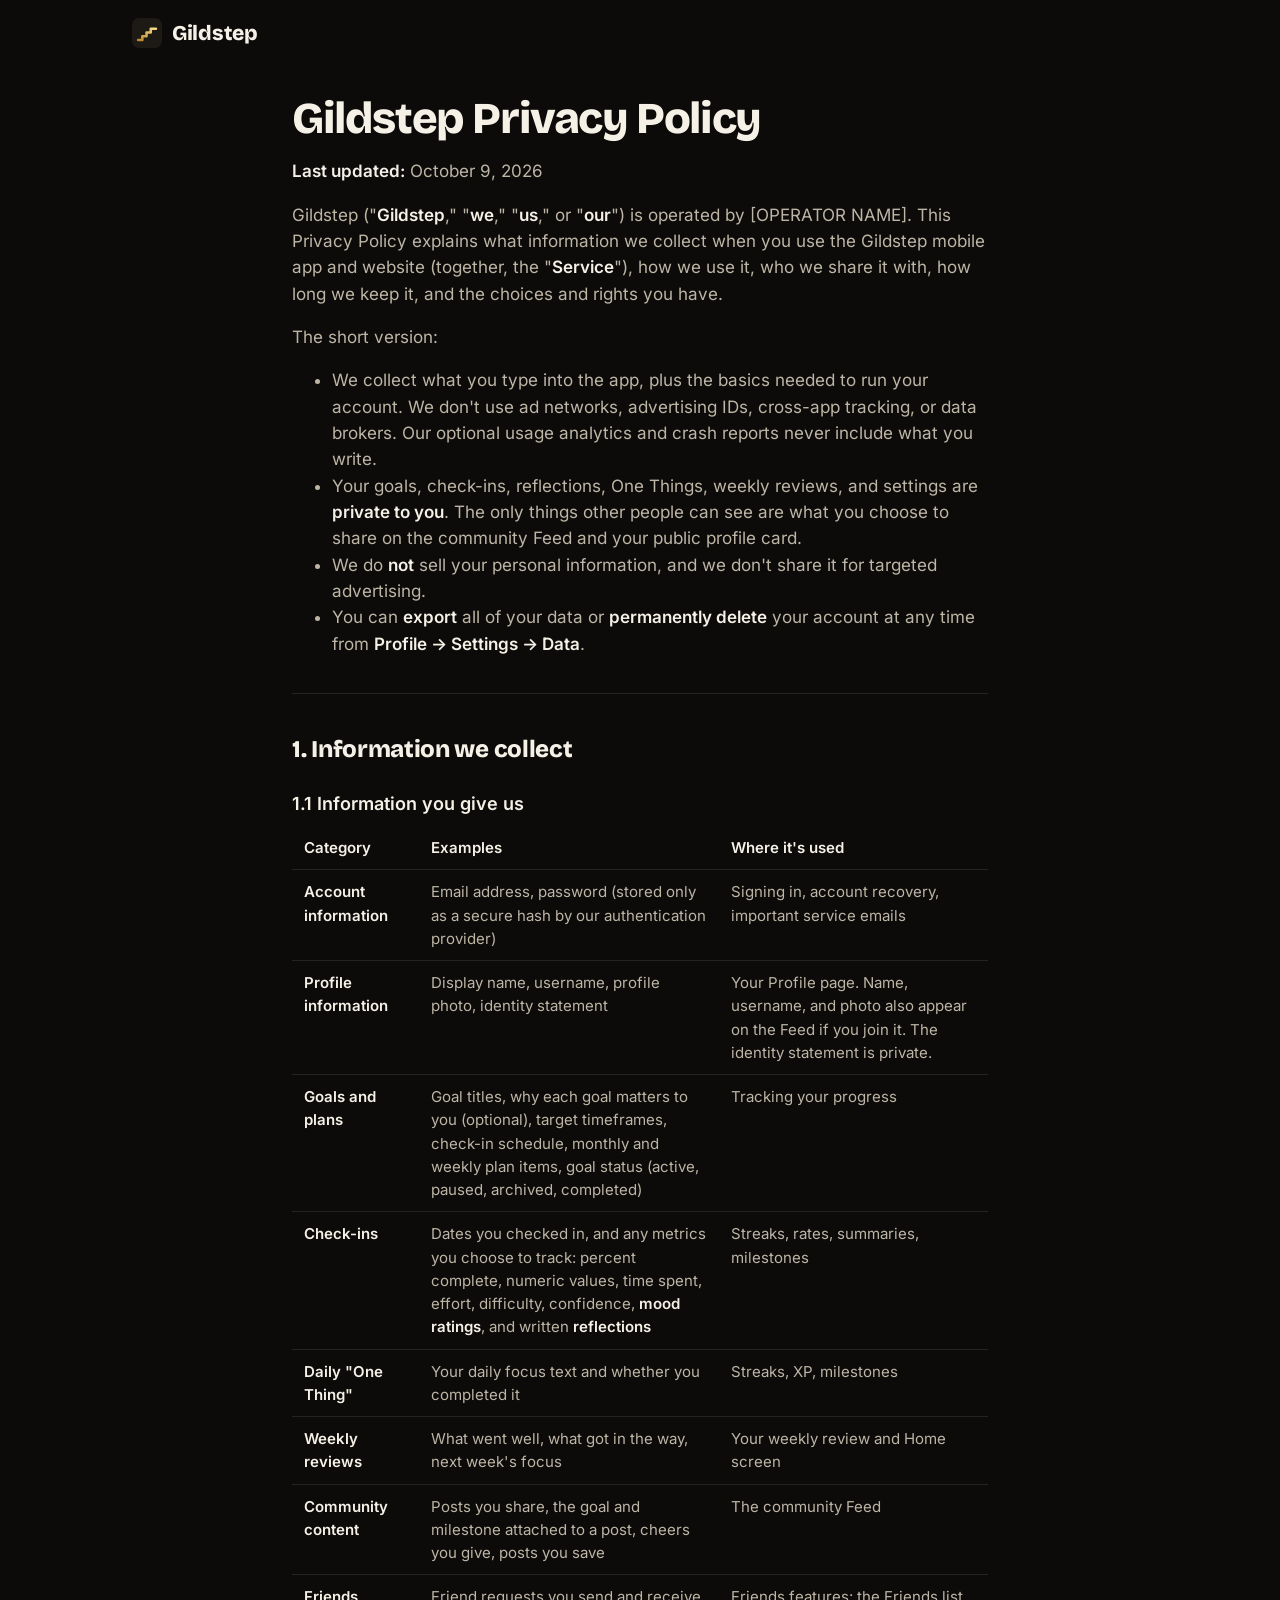
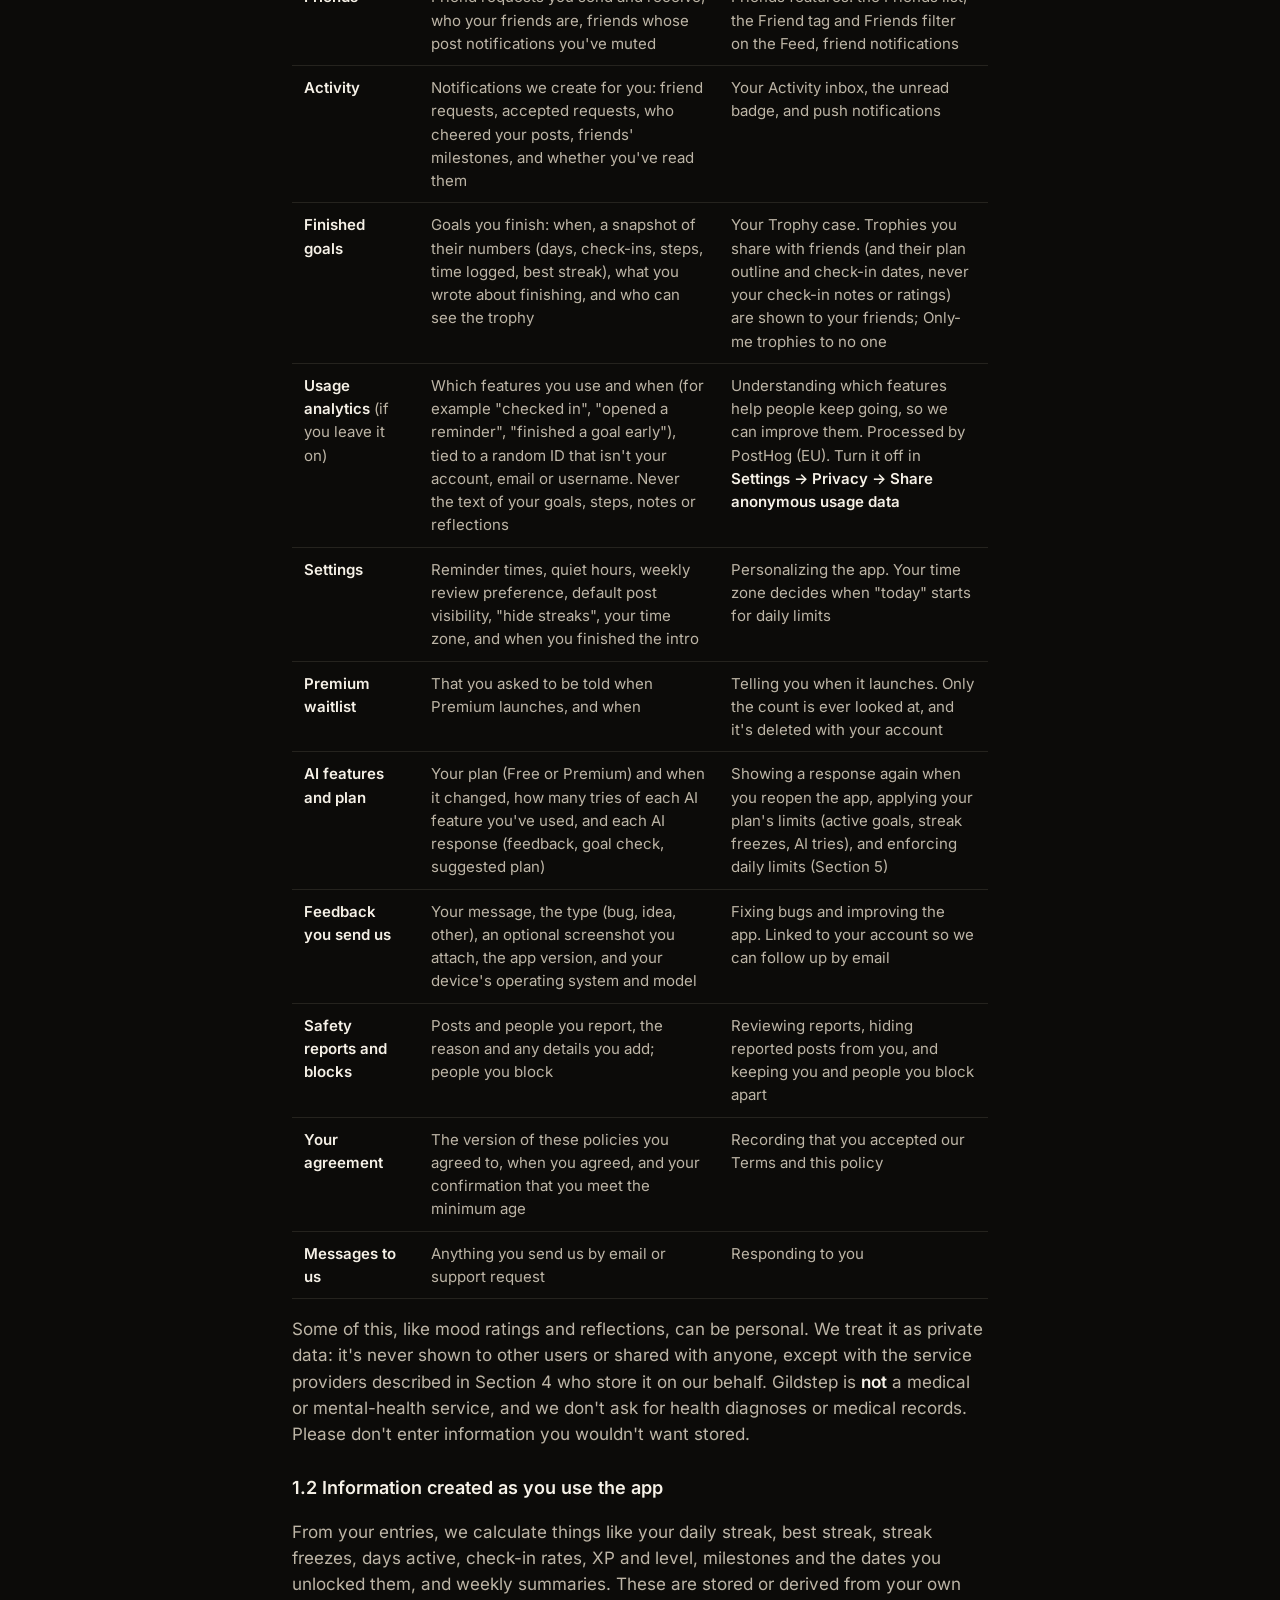
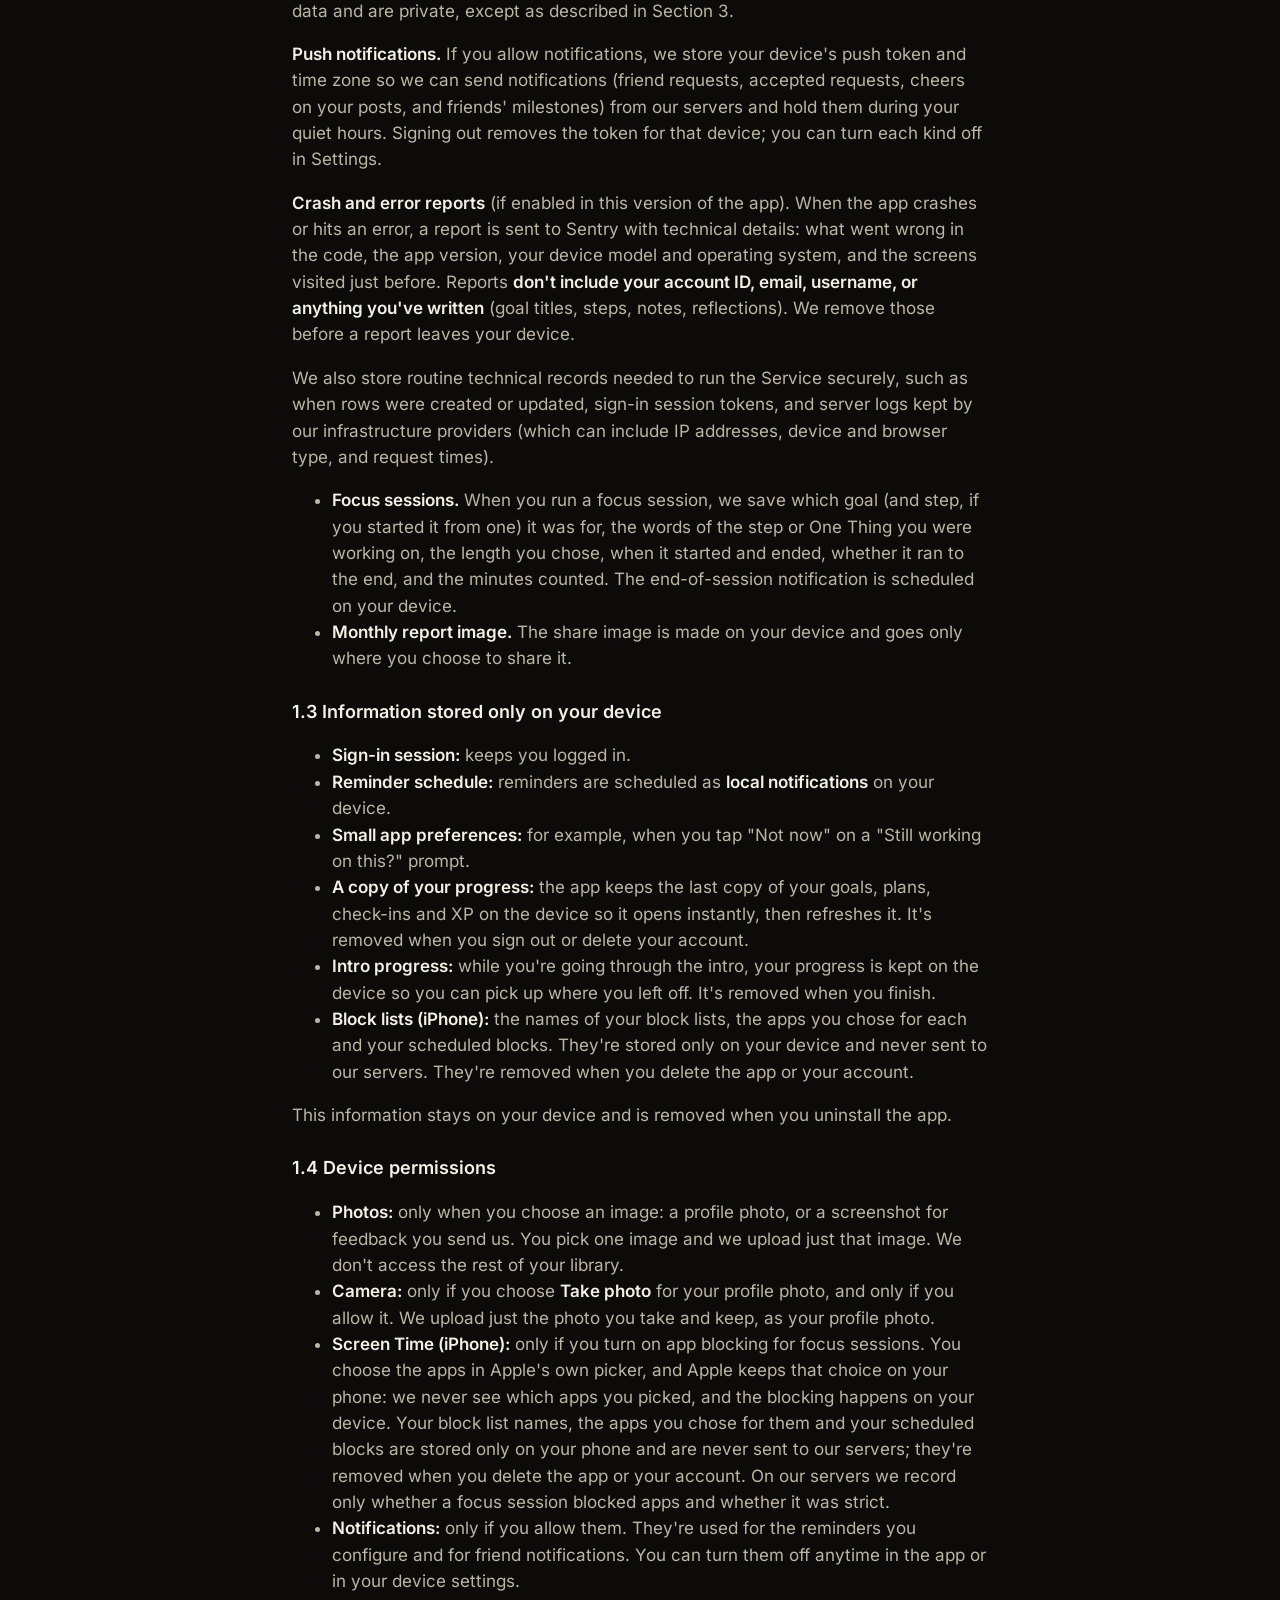
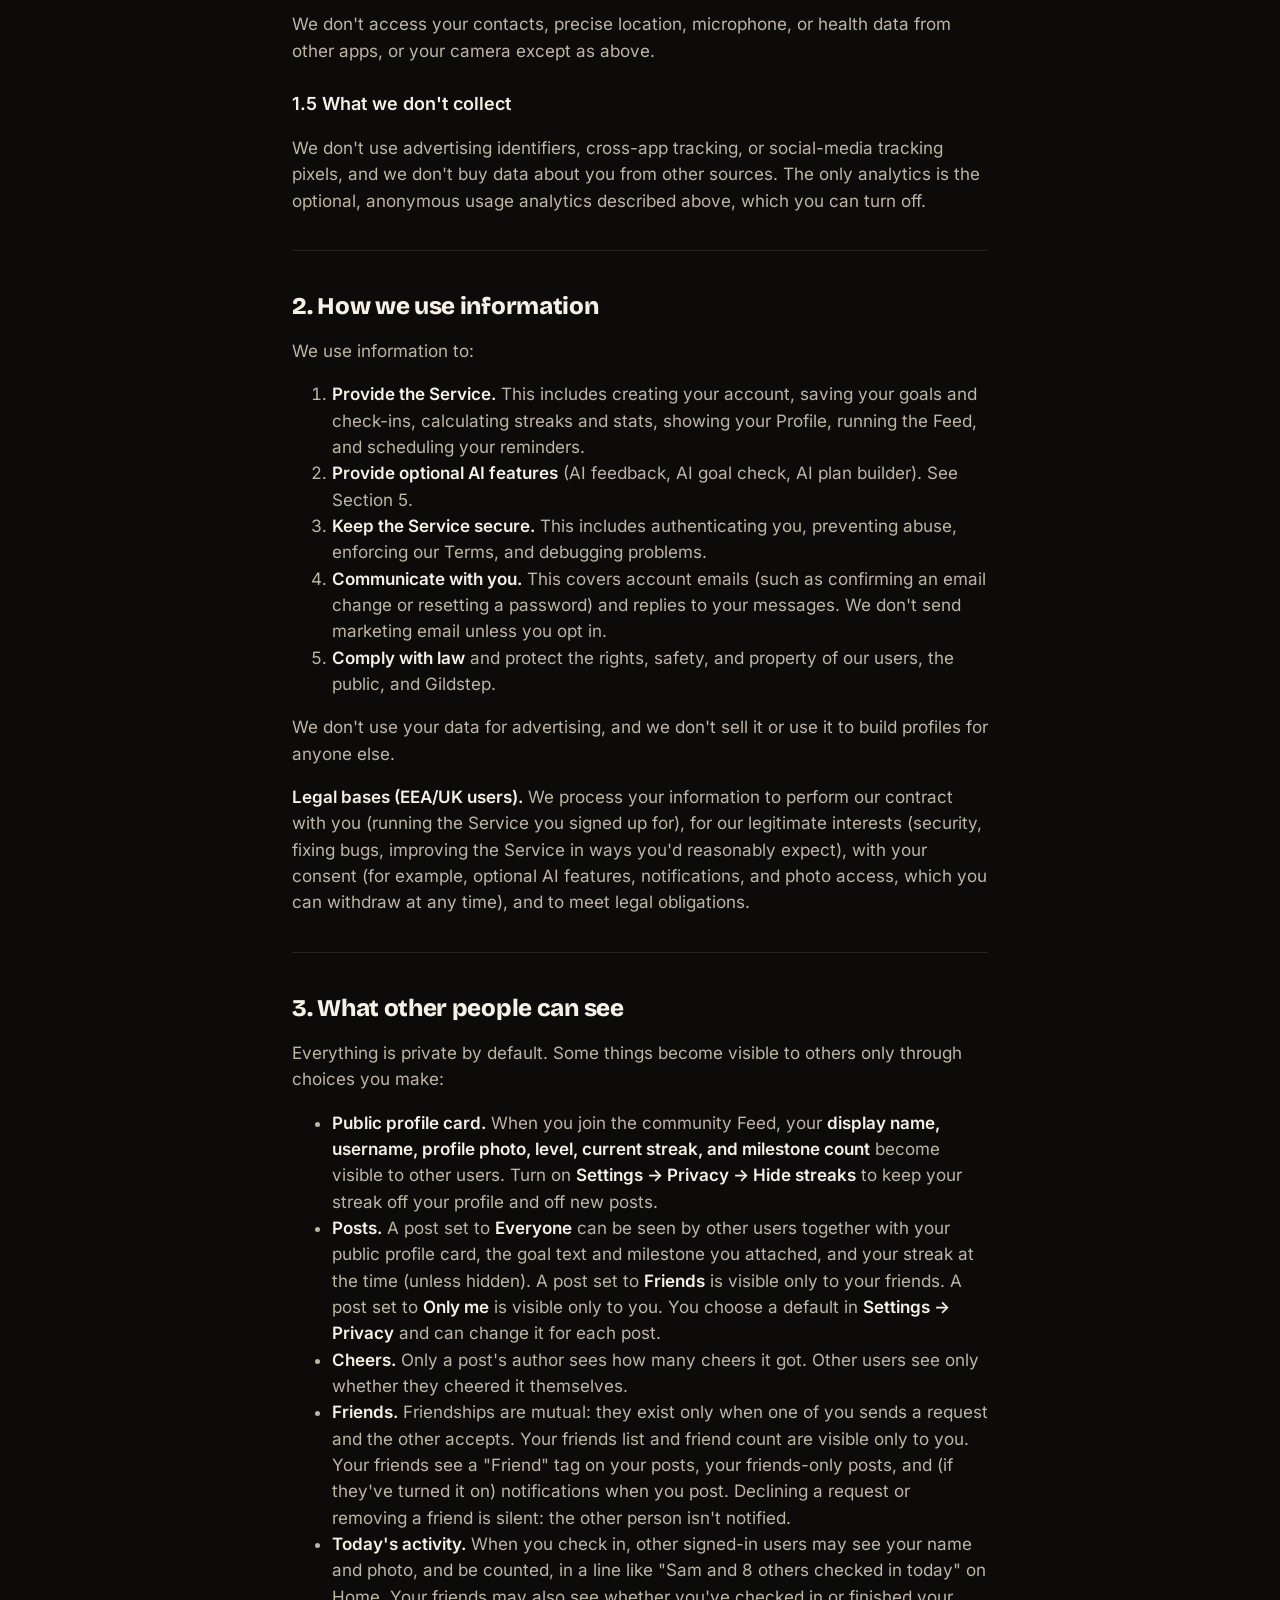
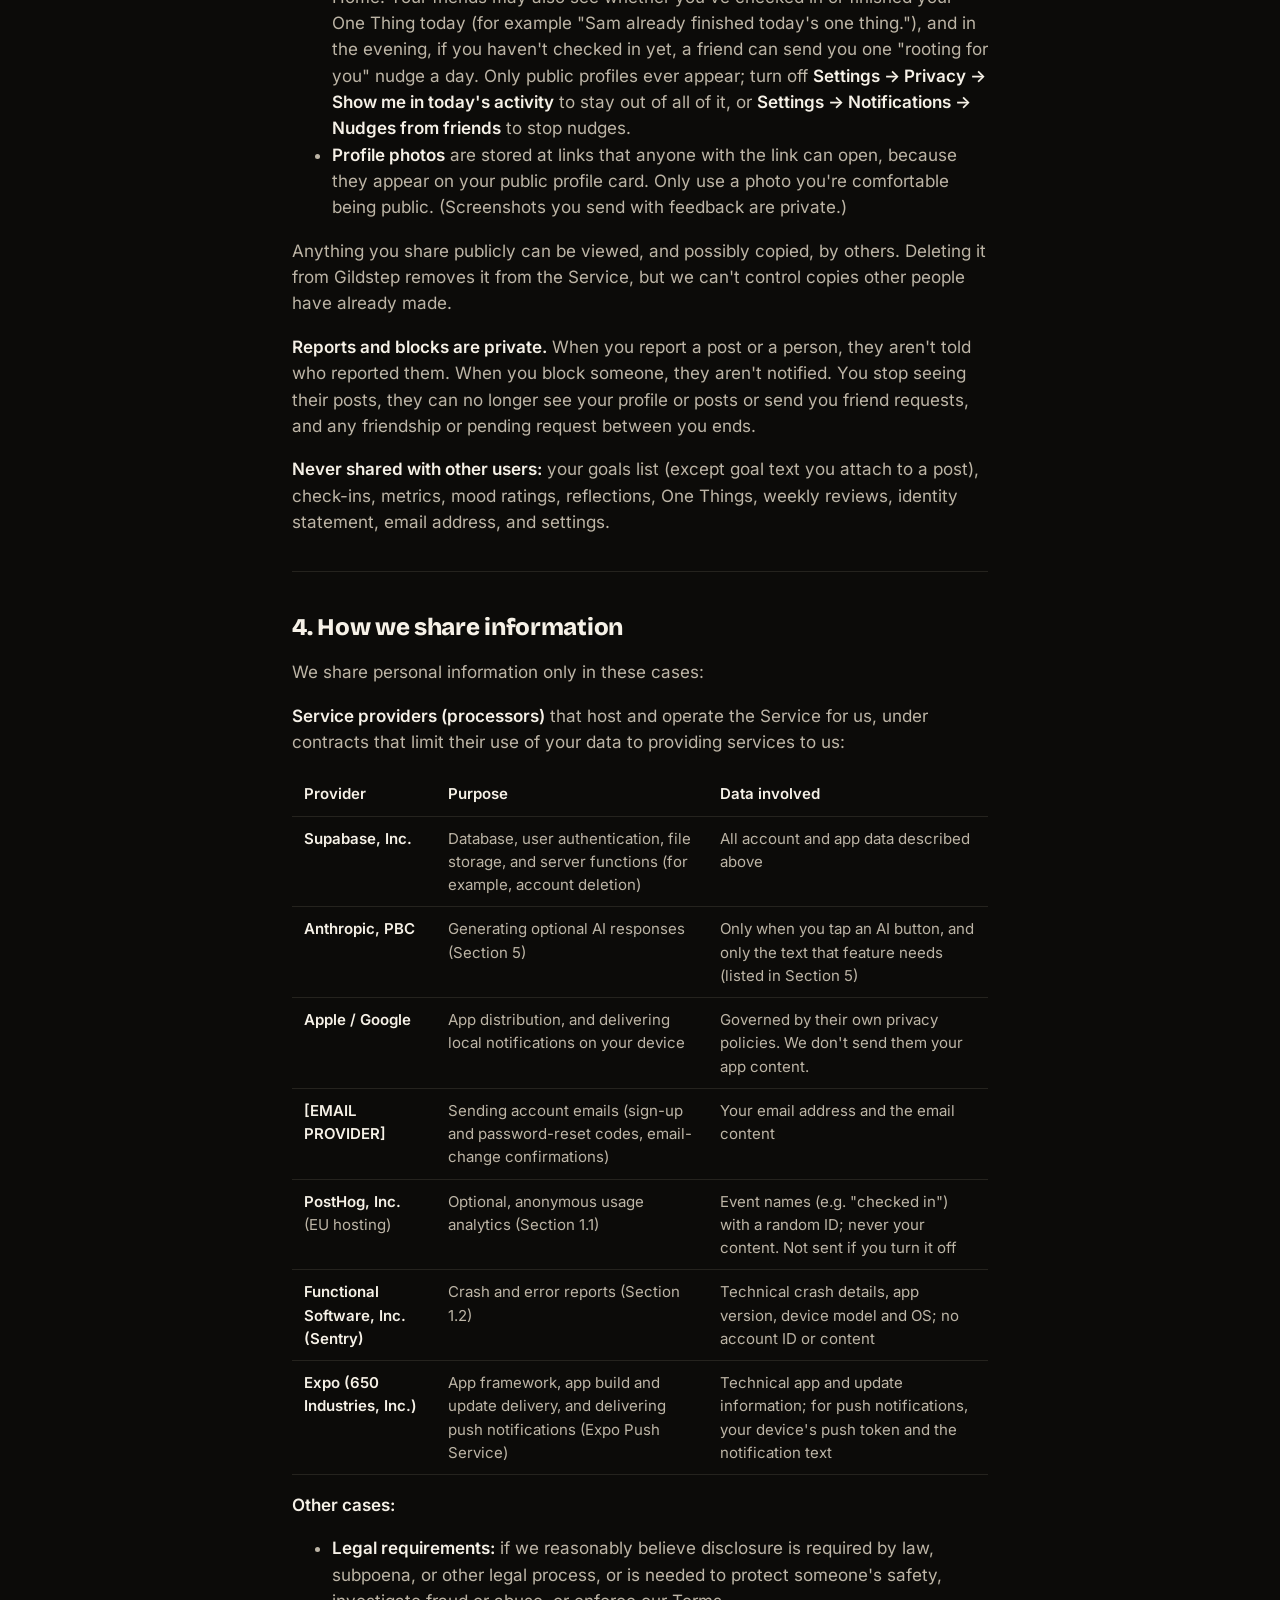
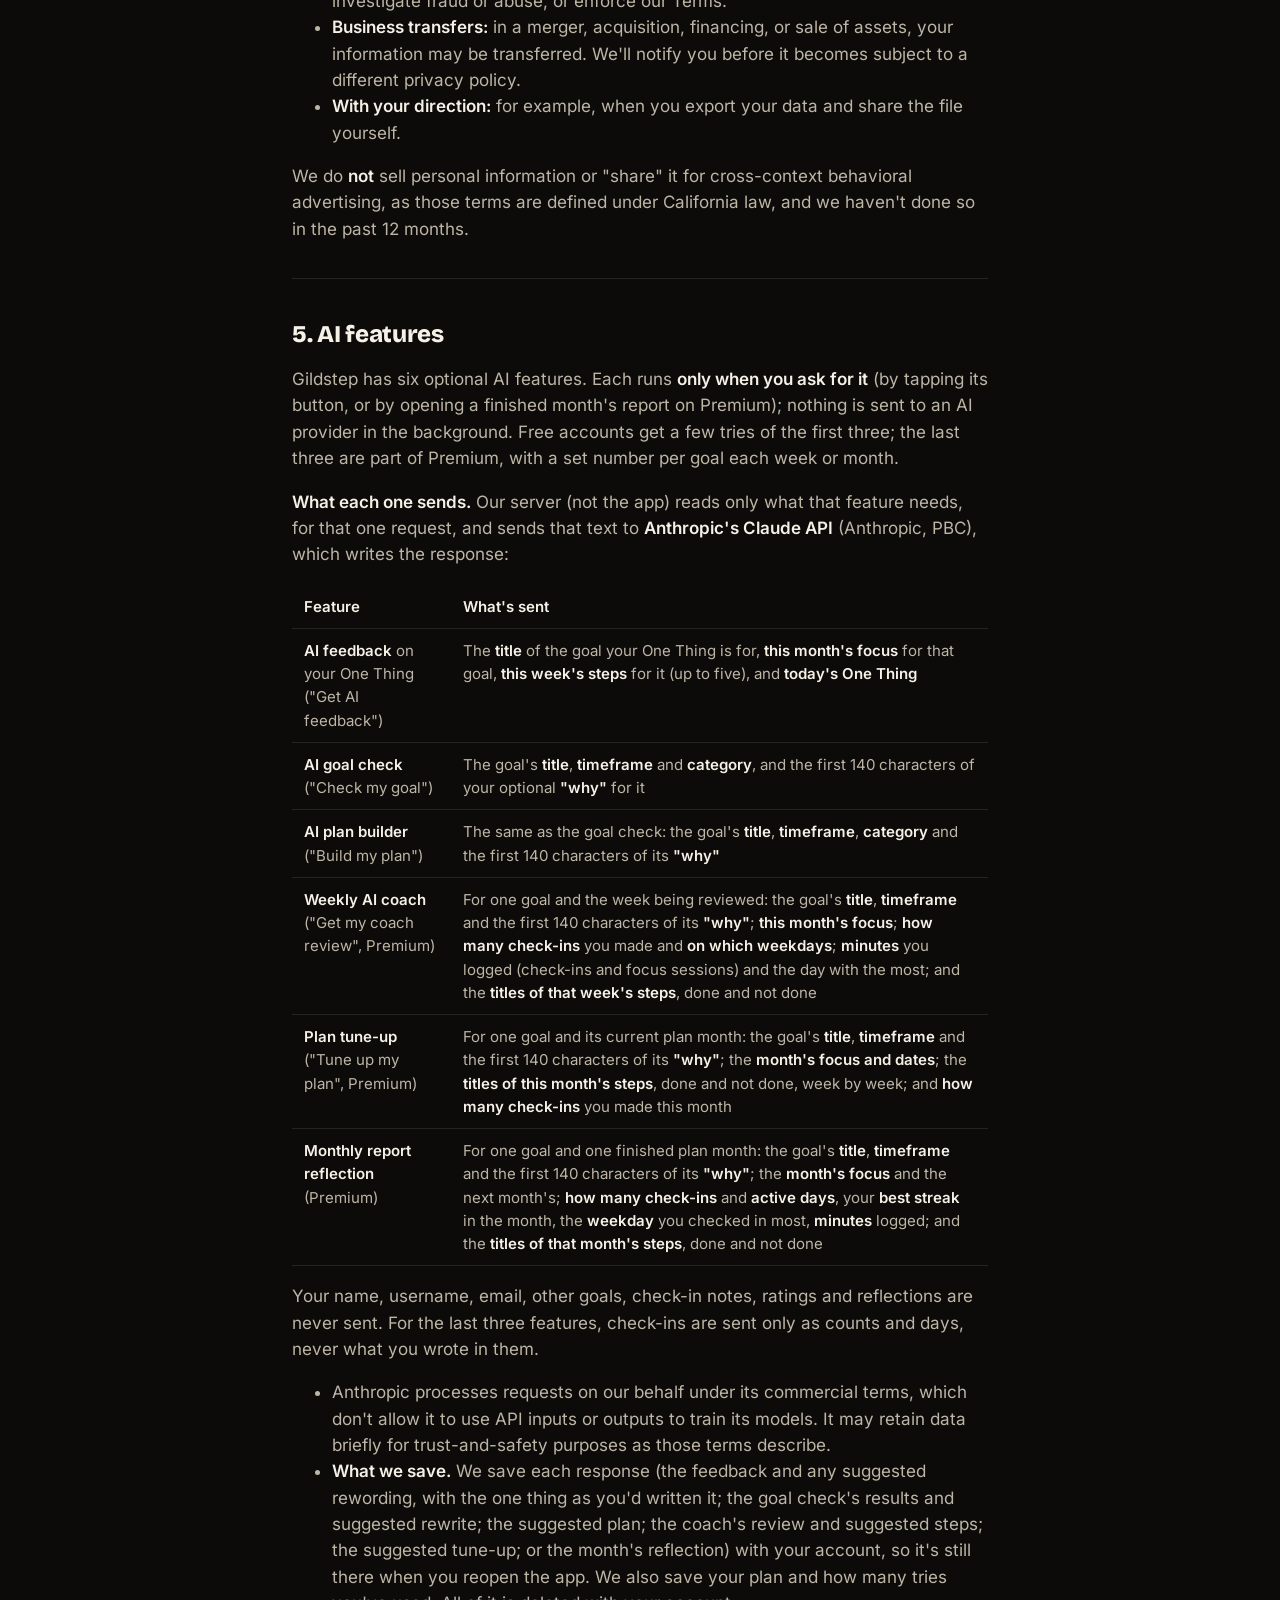
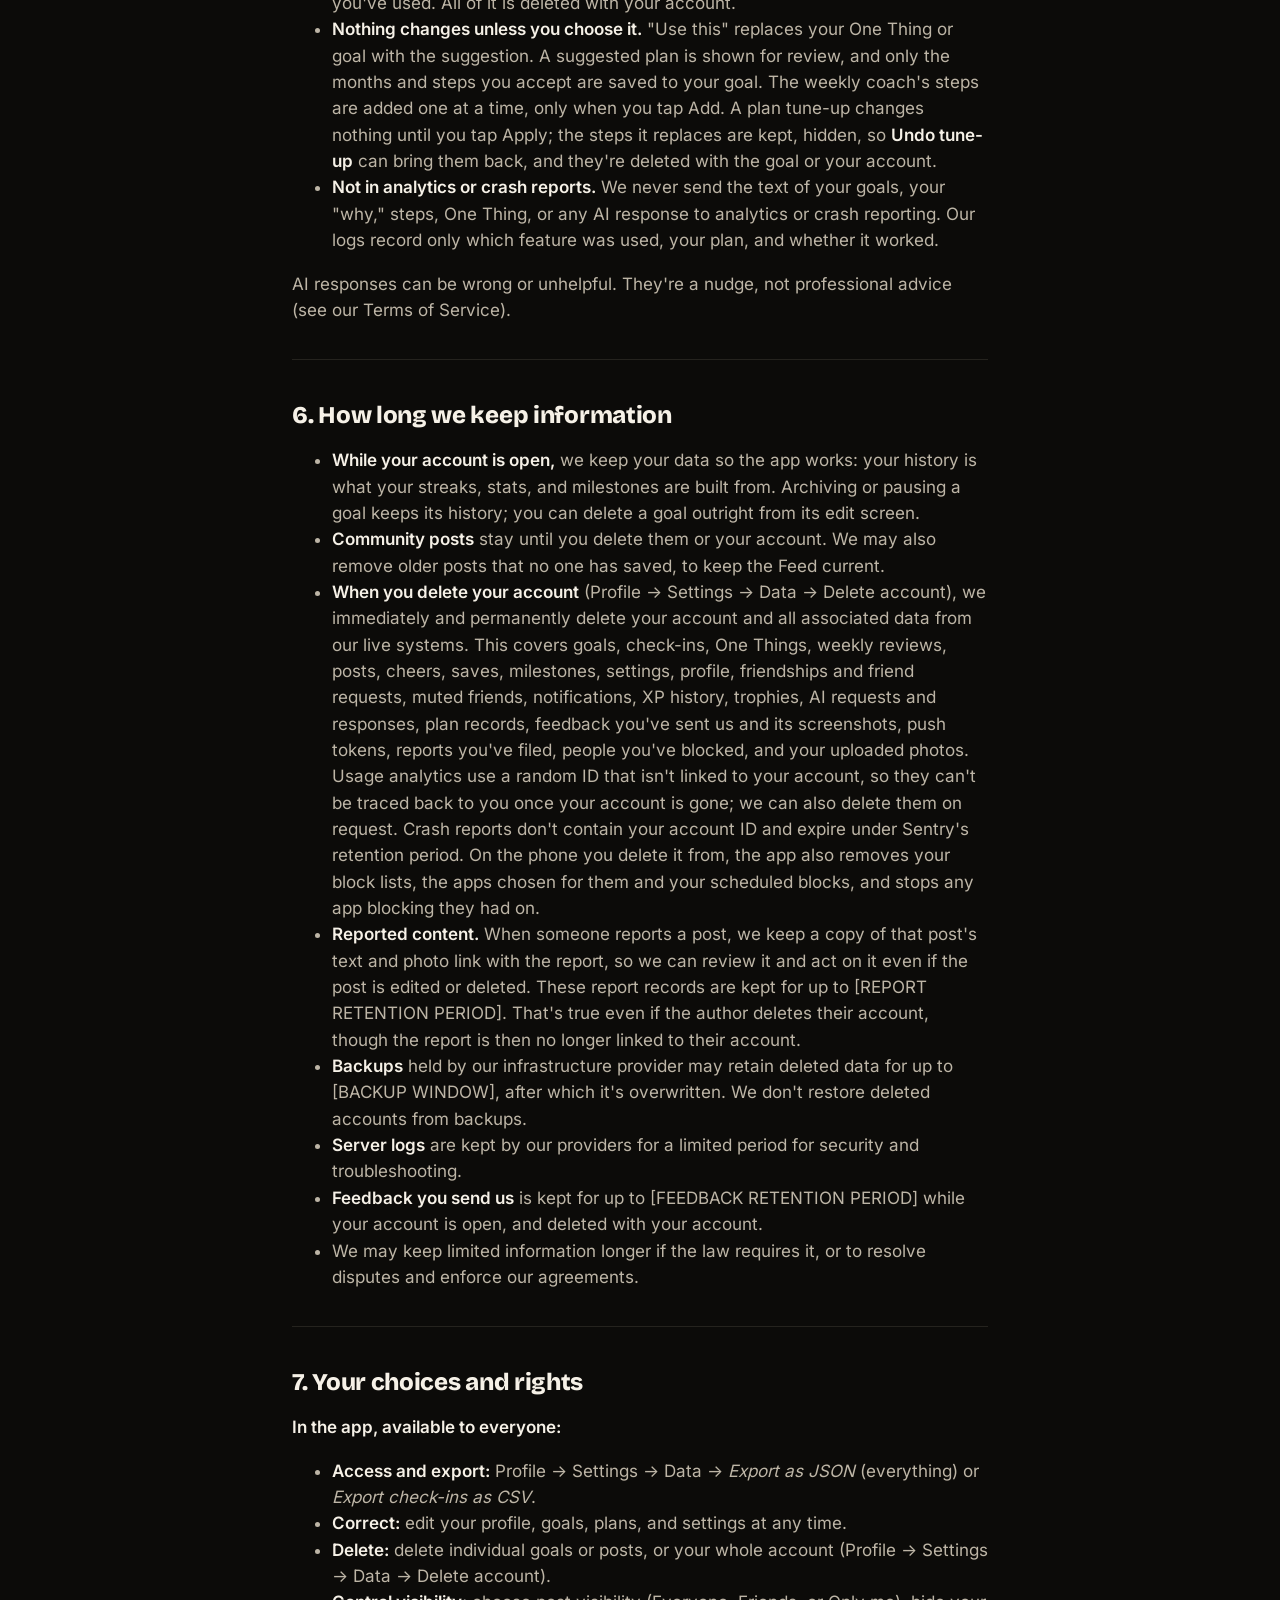
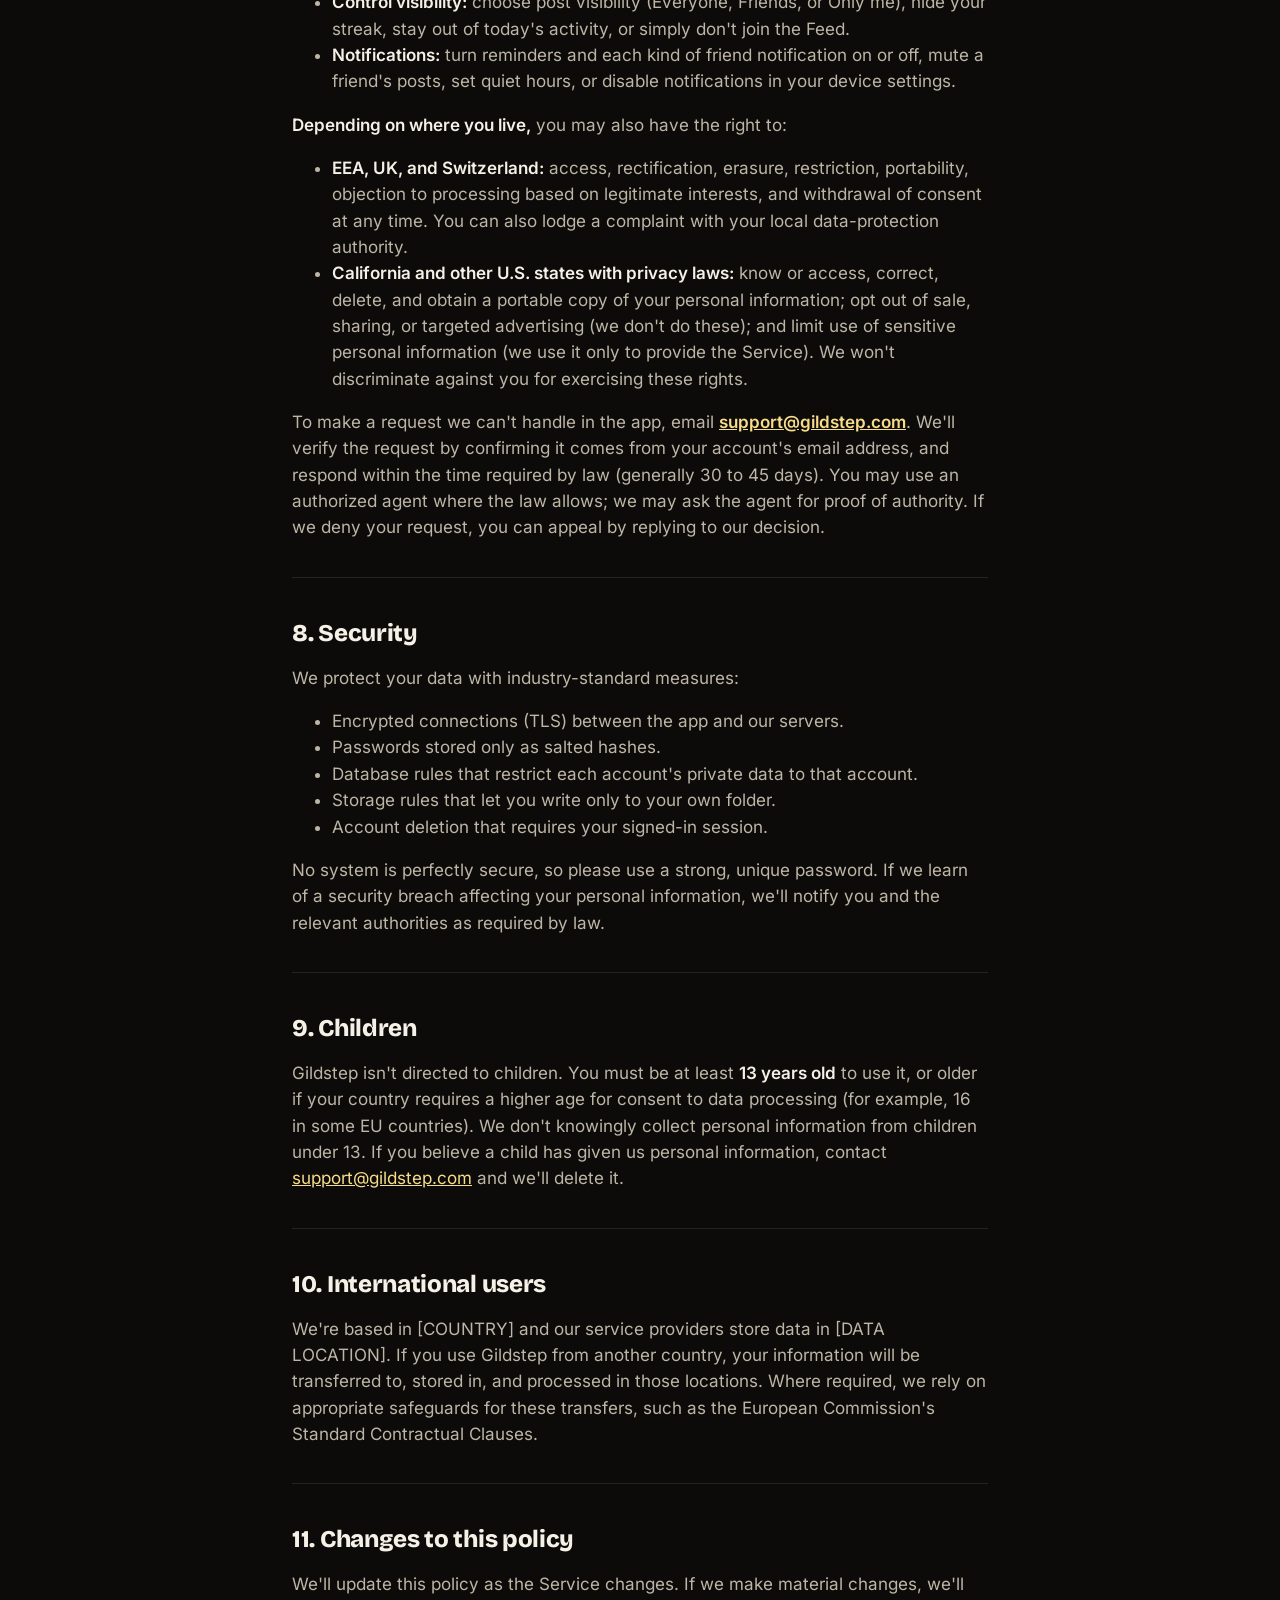
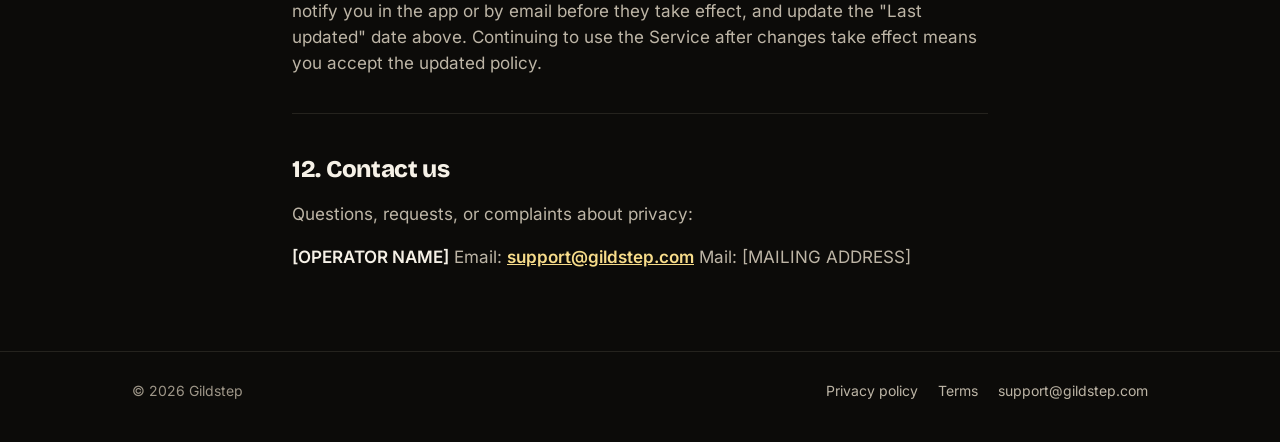
==== commit b06c9fbb: "Privacy policy: block lists stay on your device; Camera and Screen Time sections" ====
--- a/privacy/index.html
+++ b/privacy/index.html
@@ -22,7 +22,7 @@
 <meta property="og:image" content="https://gildstep.com/assets/og.png">
 <meta property="og:image:width" content="1200">
 <meta property="og:image:height" content="630">
-<meta property="og:image:alt" content="Gildstep: Big goals, finished one gold step at a time.">
+<meta property="og:image:alt" content="Gildstep: Finish lines, not wish lists. Set a big goal. Know exactly what to do today.">
 <meta name="twitter:card" content="summary_large_image">
 <meta name="twitter:title" content="Gildstep Privacy Policy">
 <meta name="twitter:description" content="Gildstep Privacy Policy.">
@@ -32,7 +32,7 @@
 <header class="wrap top"><a class="brand" href="/" aria-label="Gildstep home"><svg viewBox="0 0 64 64" aria-hidden="true"><defs><linearGradient id="mk" x1="0" y1="1" x2="1" y2="0"><stop offset="0" stop-color="#B8862B"/><stop offset="1" stop-color="#F7DC8A"/></linearGradient></defs><rect width="64" height="64" rx="15" fill="#1D1A15"/><path d="M13 47 H22 V39 H31 V31 H40 V23 H51" fill="none" stroke="url(#mk)" stroke-width="5.5" stroke-linecap="round" stroke-linejoin="round"/></svg><span>Gildstep</span></a></header>
 <main class="wrap page">
 <h1>Gildstep Privacy Policy</h1>
-<p><strong>Last updated:</strong> October 4, 2026</p>
+<p><strong>Last updated:</strong> October 9, 2026</p>
 <p>Gildstep (&quot;<strong>Gildstep</strong>,&quot; &quot;<strong>we</strong>,&quot; &quot;<strong>us</strong>,&quot; or &quot;<strong>our</strong>&quot;) is operated by [OPERATOR NAME]. This Privacy Policy explains what information we collect when you use the Gildstep mobile app and website (together, the &quot;<strong>Service</strong>&quot;), how we use it, who we share it with, how long we keep it, and the choices and rights you have.</p>
 <p>The short version:</p>
 <ul>
@@ -160,14 +160,17 @@
 <li><strong>Small app preferences:</strong> for example, when you tap &quot;Not now&quot; on a &quot;Still working on this?&quot; prompt.</li>
 <li><strong>A copy of your progress:</strong> the app keeps the last copy of your goals, plans, check-ins and XP on the device so it opens instantly, then refreshes it. It&#39;s removed when you sign out or delete your account.</li>
 <li><strong>Intro progress:</strong> while you&#39;re going through the intro, your progress is kept on the device so you can pick up where you left off. It&#39;s removed when you finish.</li>
+<li><strong>Block lists (iPhone):</strong> the names of your block lists, the apps you chose for each and your scheduled blocks. They&#39;re stored only on your device and never sent to our servers. They&#39;re removed when you delete the app or your account.</li>
 </ul>
 <p>This information stays on your device and is removed when you uninstall the app.</p>
 <h3>1.4 Device permissions</h3>
 <ul>
 <li><strong>Photos:</strong> only when you choose an image: a profile photo, or a screenshot for feedback you send us. You pick one image and we upload just that image. We don&#39;t access the rest of your library.</li>
+<li><strong>Camera:</strong> only if you choose <strong>Take photo</strong> for your profile photo, and only if you allow it. We upload just the photo you take and keep, as your profile photo.</li>
+<li><strong>Screen Time (iPhone):</strong> only if you turn on app blocking for focus sessions. You choose the apps in Apple&#39;s own picker, and Apple keeps that choice on your phone: we never see which apps you picked, and the blocking happens on your device. Your block list names, the apps you chose for them and your scheduled blocks are stored only on your phone and are never sent to our servers; they&#39;re removed when you delete the app or your account. On our servers we record only whether a focus session blocked apps and whether it was strict.</li>
 <li><strong>Notifications:</strong> only if you allow them. They&#39;re used for the reminders you configure and for friend notifications. You can turn them off anytime in the app or in your device settings.</li>
 </ul>
-<p>We don&#39;t access your contacts, precise location, camera, microphone, or health data from other apps.</p>
+<p>We don&#39;t access your contacts, precise location, microphone, or health data from other apps, or your camera except as above.</p>
 <h3>1.5 What we don&#39;t collect</h3>
 <p>We don&#39;t use advertising identifiers, cross-app tracking, or social-media tracking pixels, and we don&#39;t buy data about you from other sources. The only analytics is the optional, anonymous usage analytics described above, which you can turn off.</p>
 <hr>
@@ -300,7 +303,7 @@
 <ul>
 <li><strong>While your account is open,</strong> we keep your data so the app works: your history is what your streaks, stats, and milestones are built from. Archiving or pausing a goal keeps its history; you can delete a goal outright from its edit screen.</li>
 <li><strong>Community posts</strong> stay until you delete them or your account. We may also remove older posts that no one has saved, to keep the Feed current.</li>
-<li><strong>When you delete your account</strong> (Profile → Settings → Data → Delete account), we immediately and permanently delete your account and all associated data from our live systems. This covers goals, check-ins, One Things, weekly reviews, posts, cheers, saves, milestones, settings, profile, friendships and friend requests, muted friends, notifications, XP history, trophies, AI requests and responses, plan records, feedback you&#39;ve sent us and its screenshots, push tokens, reports you&#39;ve filed, people you&#39;ve blocked, and your uploaded photos. Usage analytics use a random ID that isn&#39;t linked to your account, so they can&#39;t be traced back to you once your account is gone; we can also delete them on request. Crash reports don&#39;t contain your account ID and expire under Sentry&#39;s retention period.</li>
+<li><strong>When you delete your account</strong> (Profile → Settings → Data → Delete account), we immediately and permanently delete your account and all associated data from our live systems. This covers goals, check-ins, One Things, weekly reviews, posts, cheers, saves, milestones, settings, profile, friendships and friend requests, muted friends, notifications, XP history, trophies, AI requests and responses, plan records, feedback you&#39;ve sent us and its screenshots, push tokens, reports you&#39;ve filed, people you&#39;ve blocked, and your uploaded photos. Usage analytics use a random ID that isn&#39;t linked to your account, so they can&#39;t be traced back to you once your account is gone; we can also delete them on request. Crash reports don&#39;t contain your account ID and expire under Sentry&#39;s retention period. On the phone you delete it from, the app also removes your block lists, the apps chosen for them and your scheduled blocks, and stops any app blocking they had on.</li>
 <li><strong>Reported content.</strong> When someone reports a post, we keep a copy of that post&#39;s text and photo link with the report, so we can review it and act on it even if the post is edited or deleted. These report records are kept for up to [REPORT RETENTION PERIOD]. That&#39;s true even if the author deletes their account, though the report is then no longer linked to their account.</li>
 <li><strong>Backups</strong> held by our infrastructure provider may retain deleted data for up to [BACKUP WINDOW], after which it&#39;s overwritten. We don&#39;t restore deleted accounts from backups.</li>
 <li><strong>Server logs</strong> are kept by our providers for a limited period for security and troubleshooting.</li>
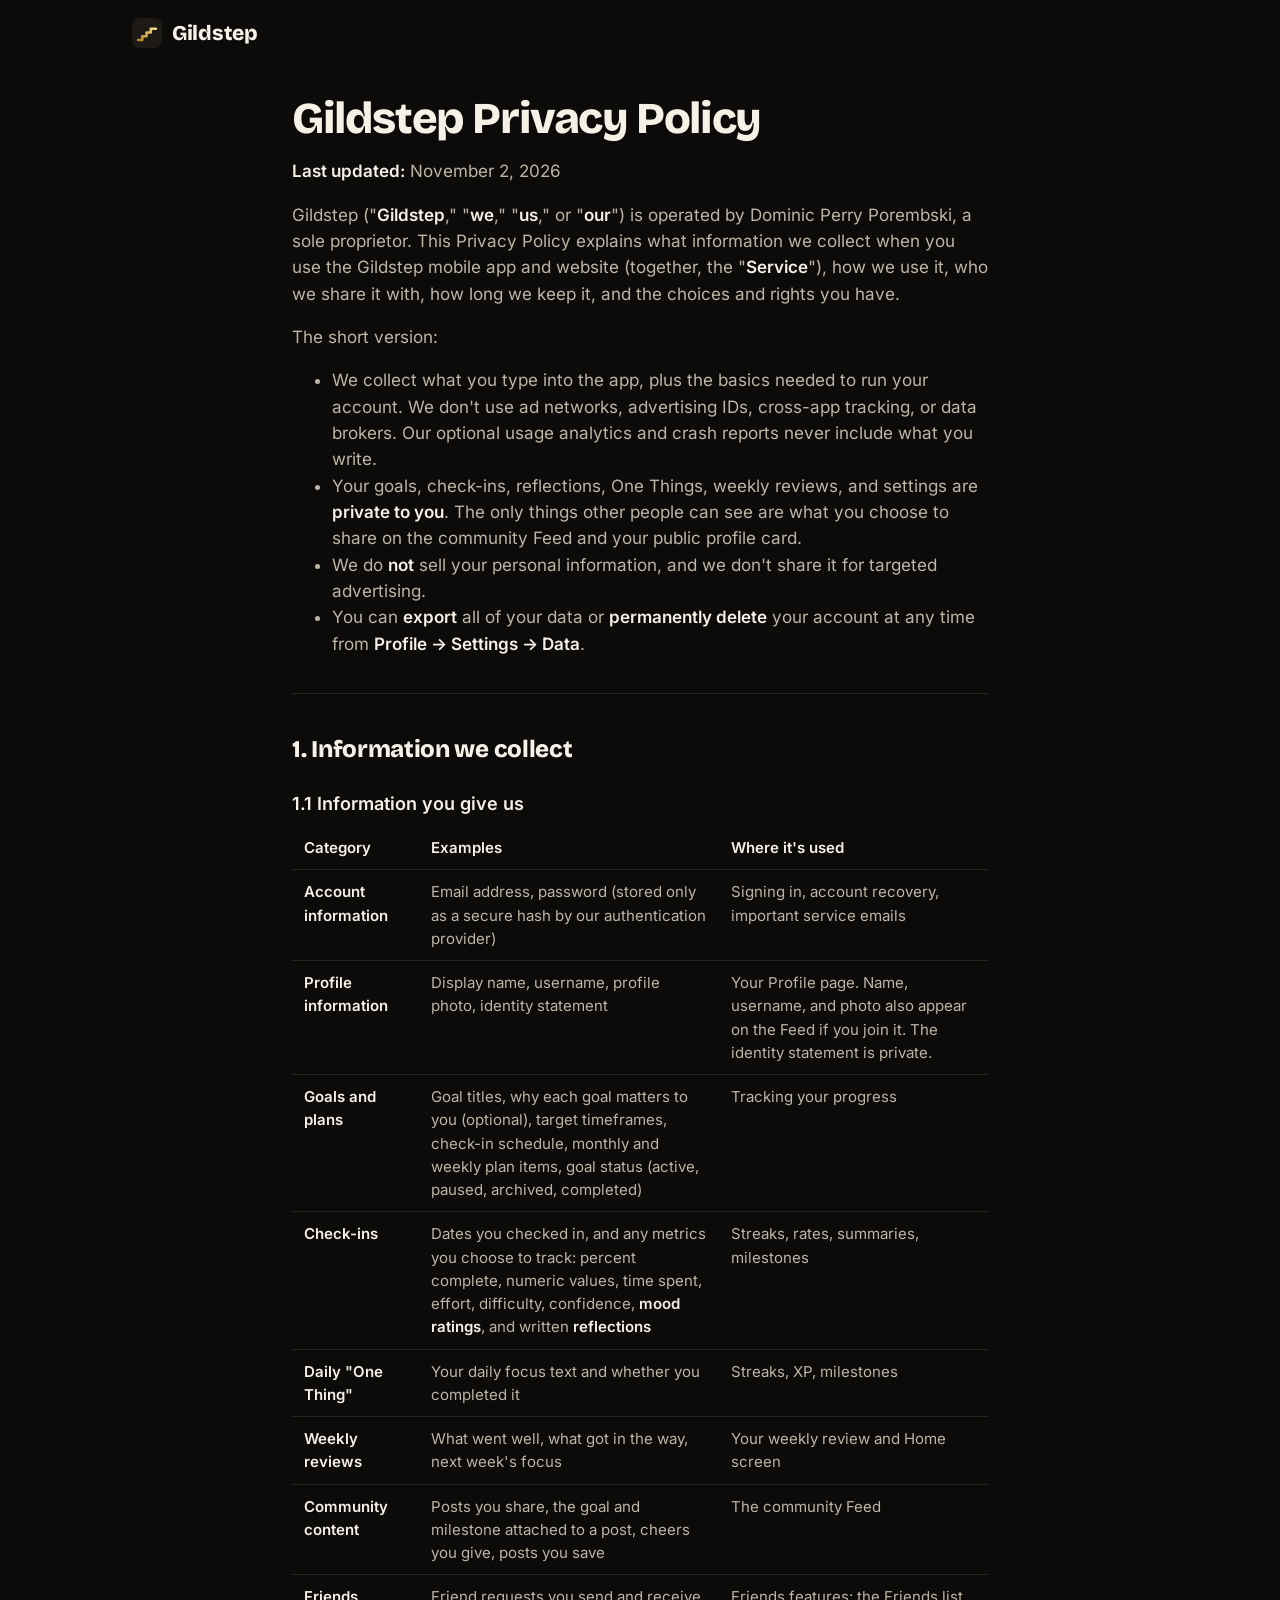
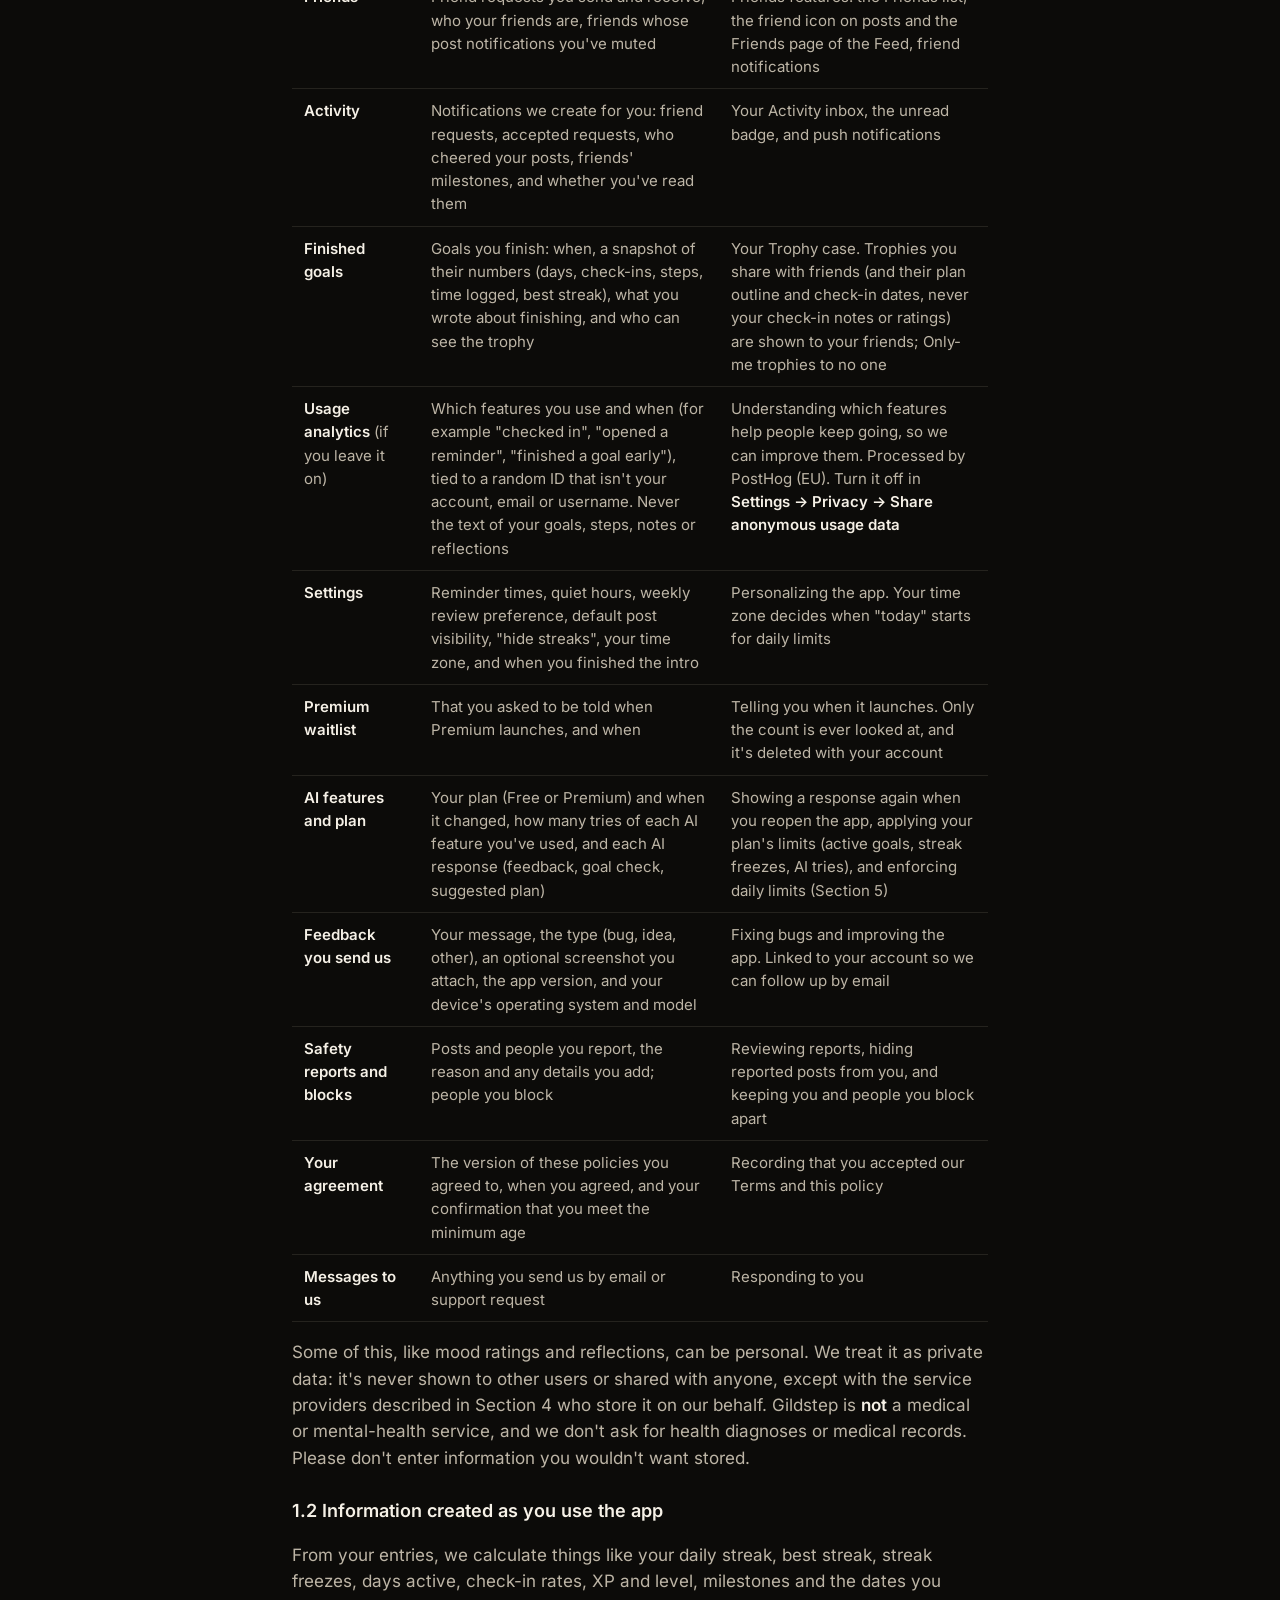
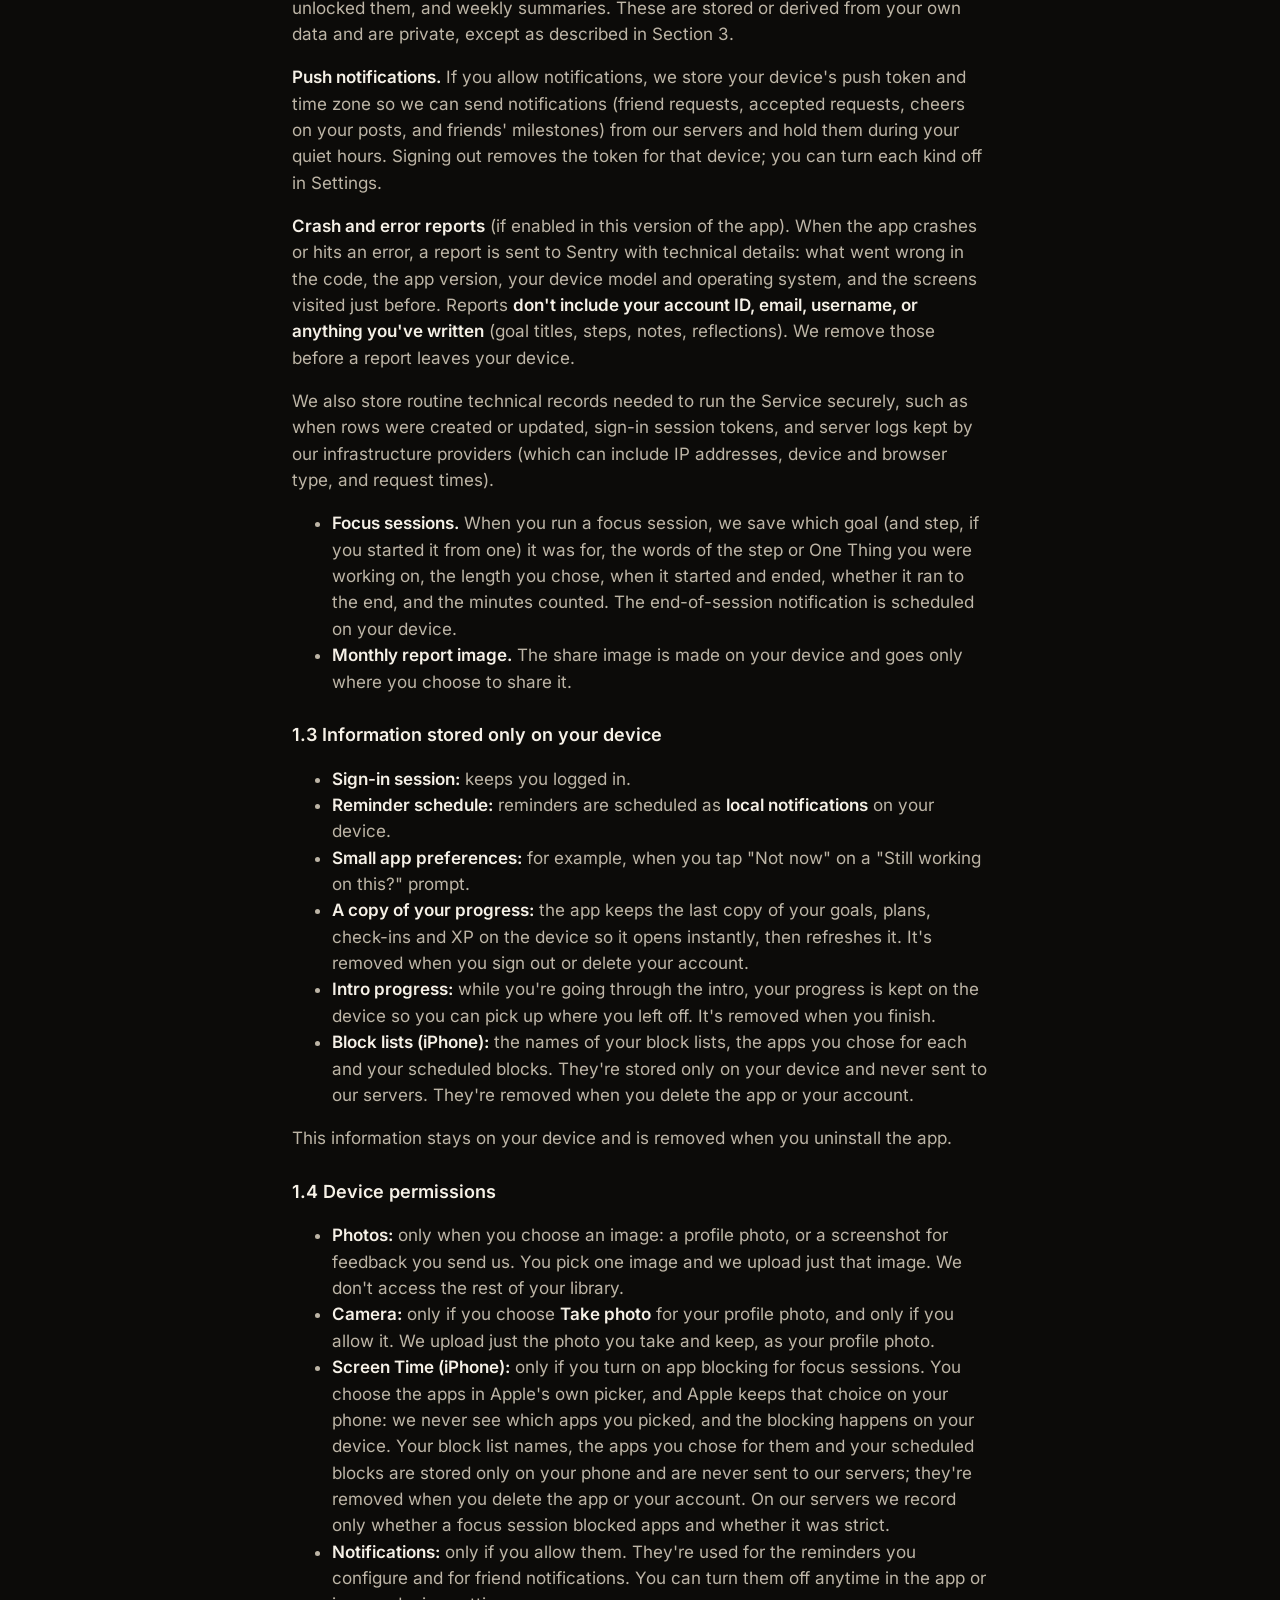
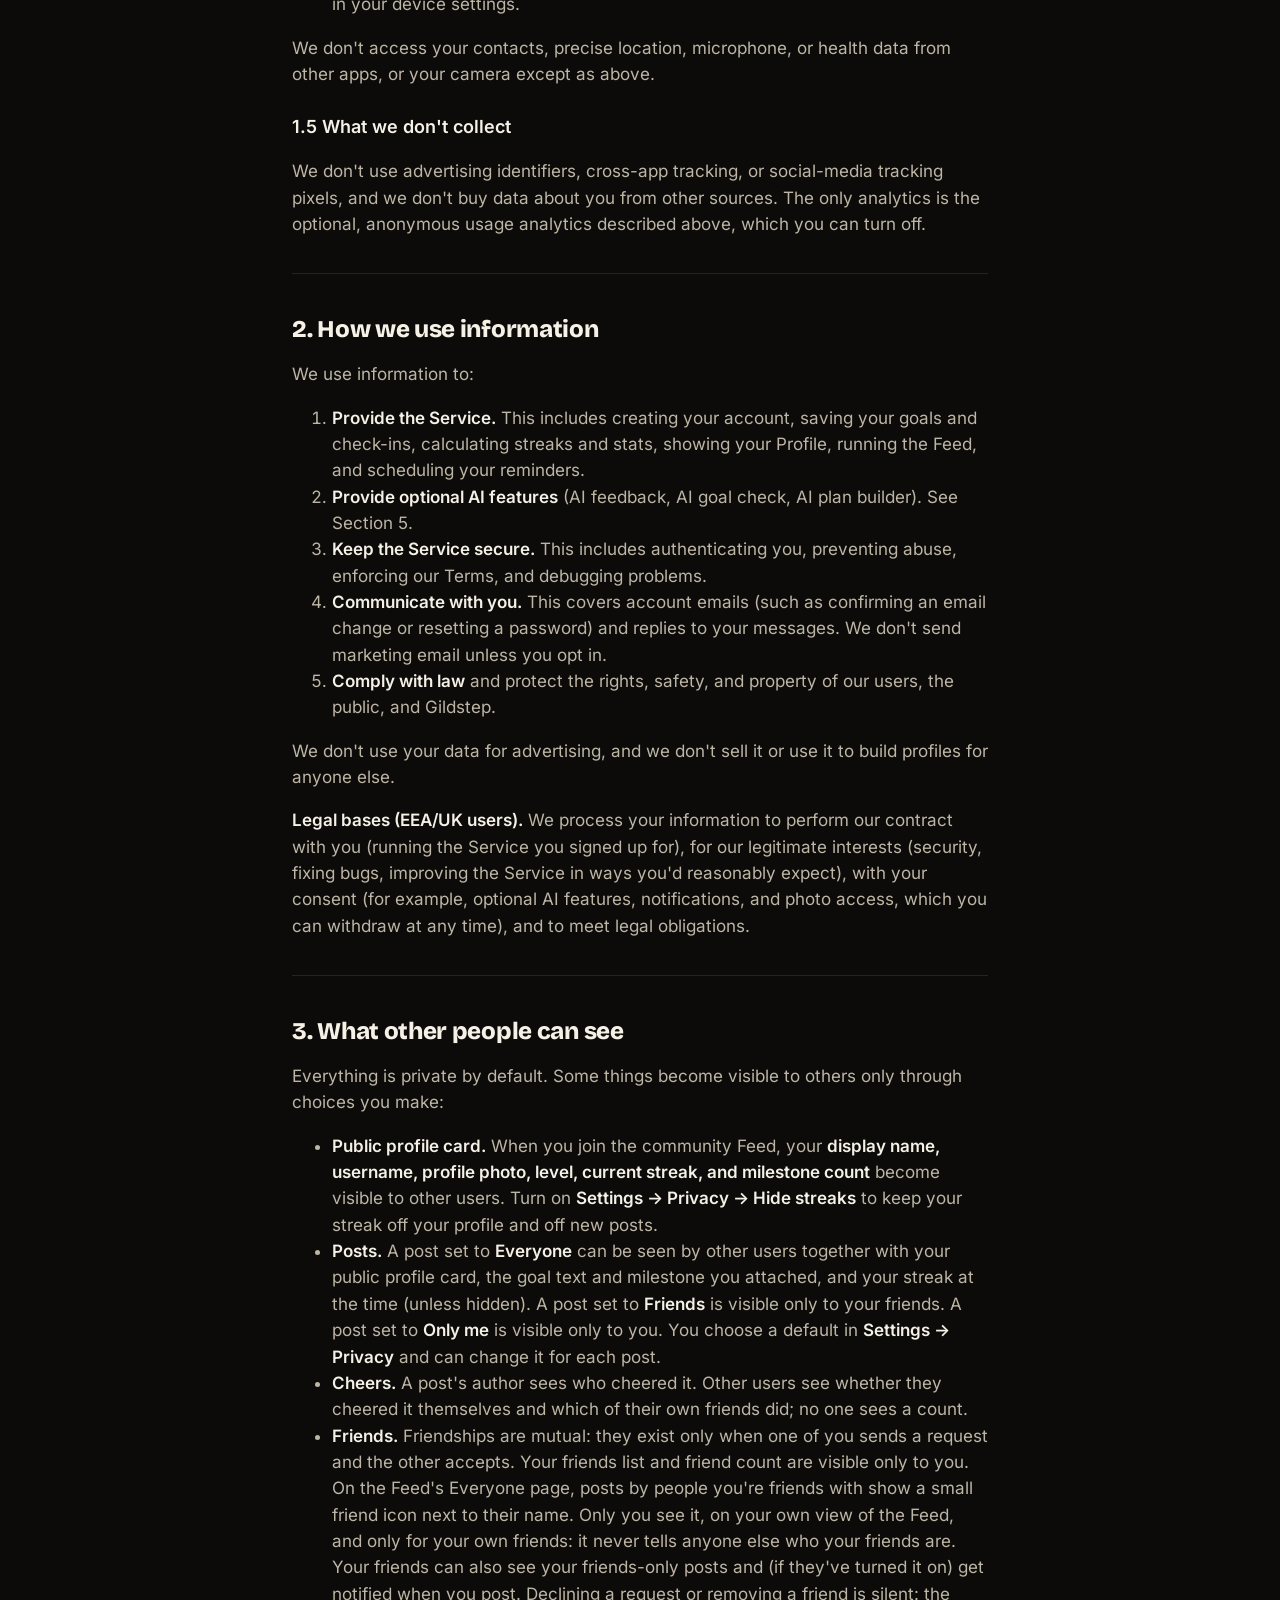
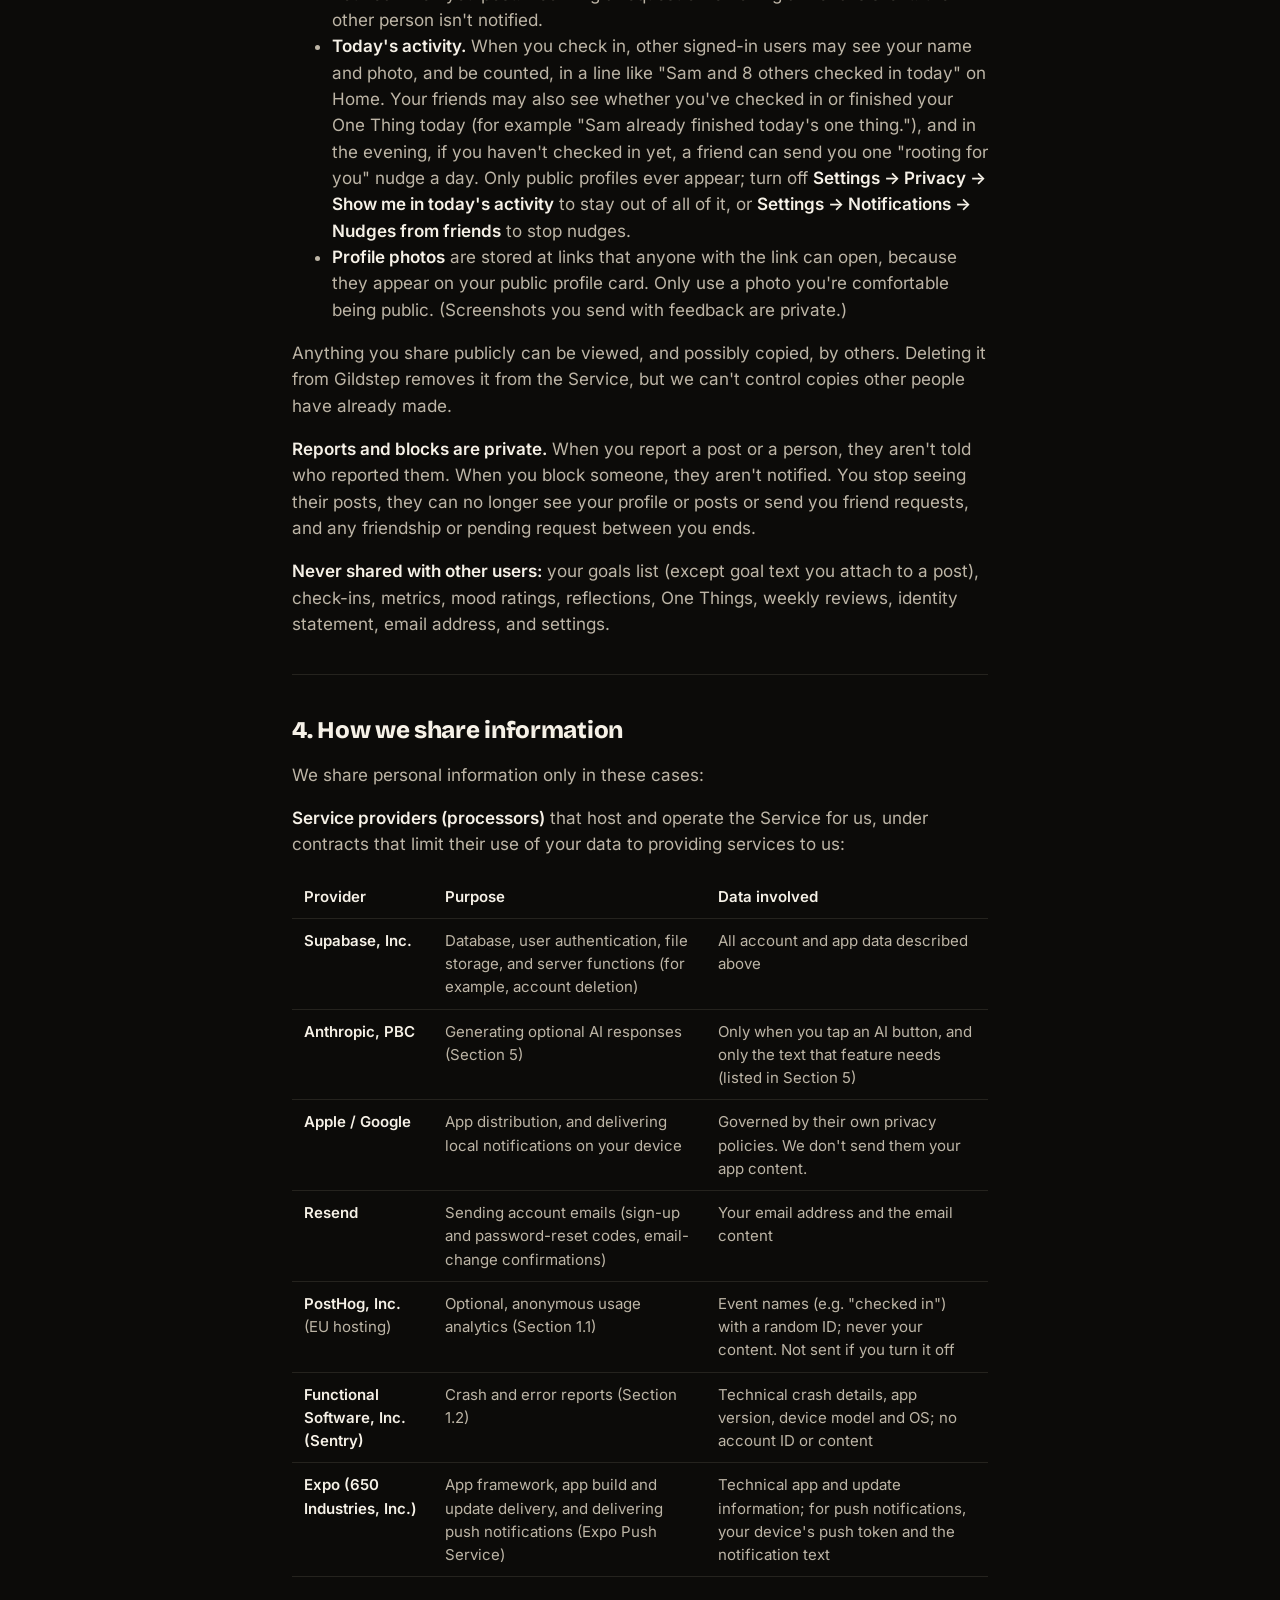
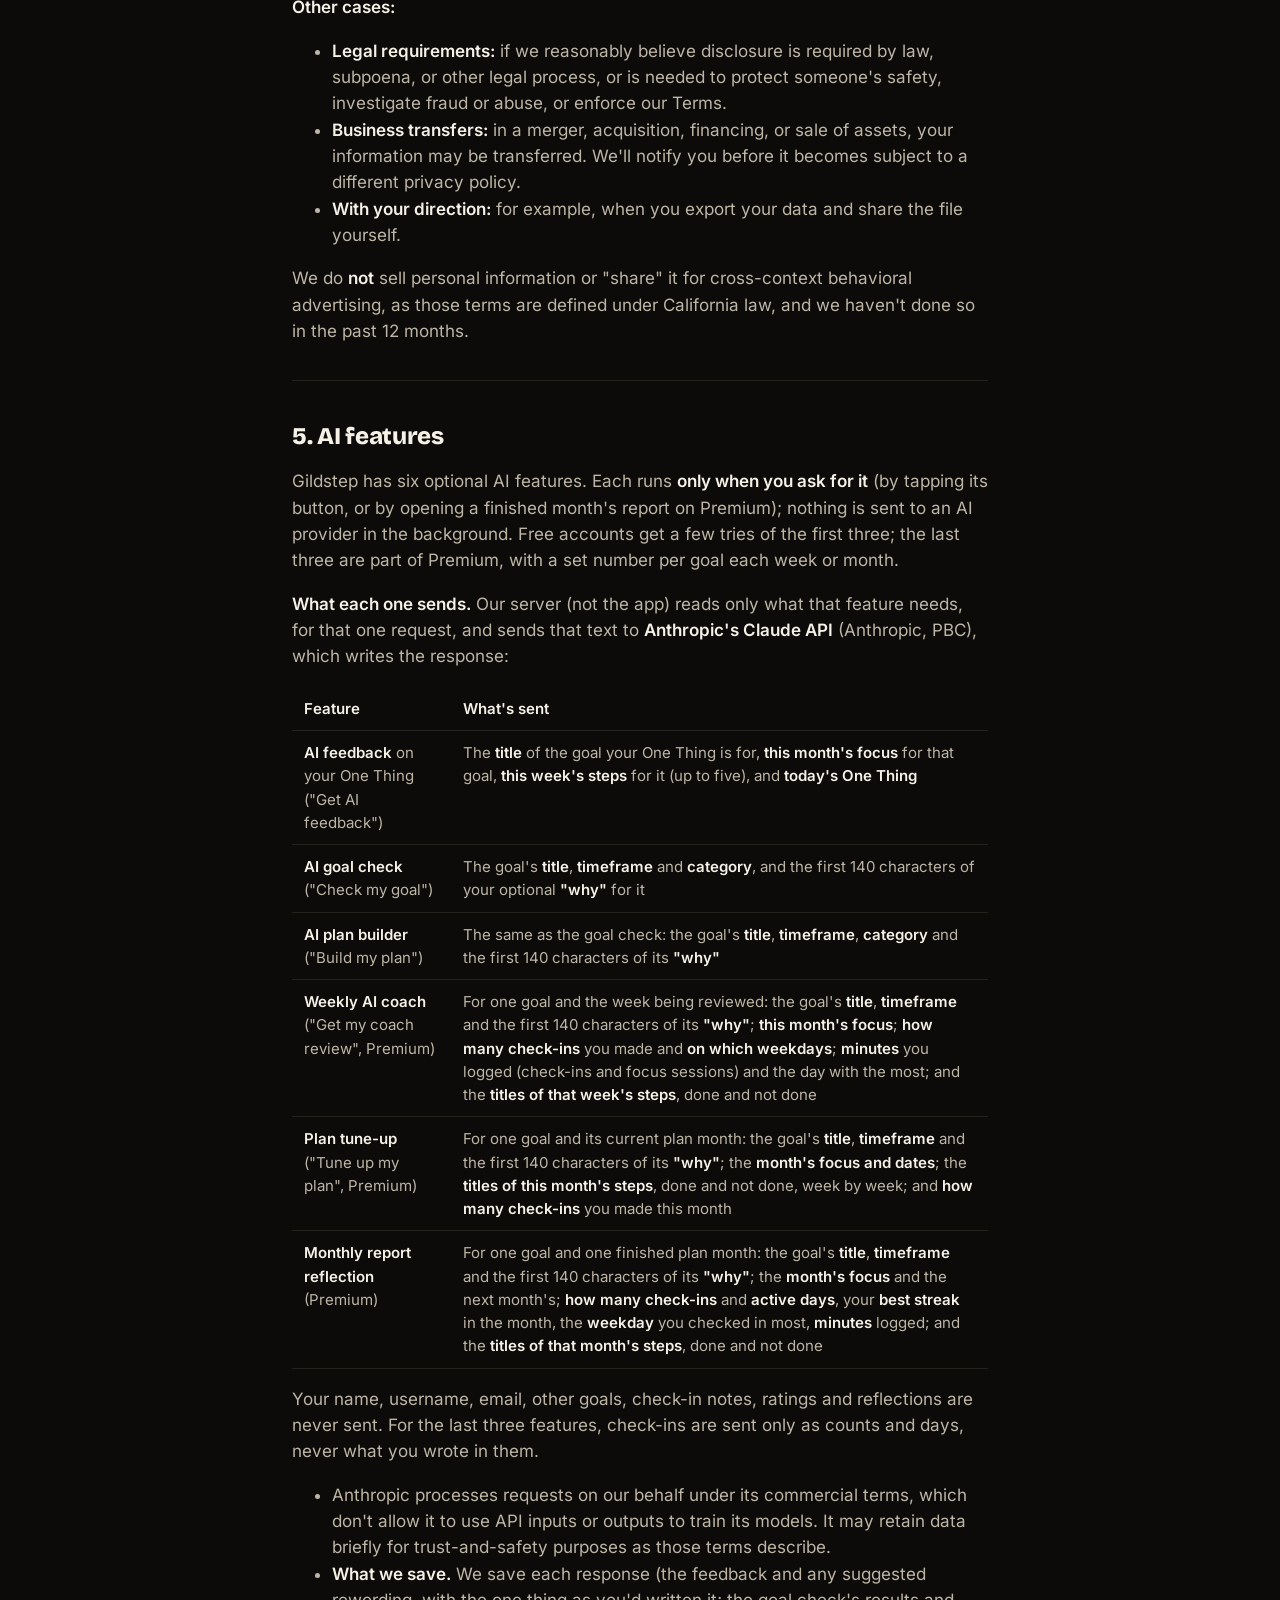
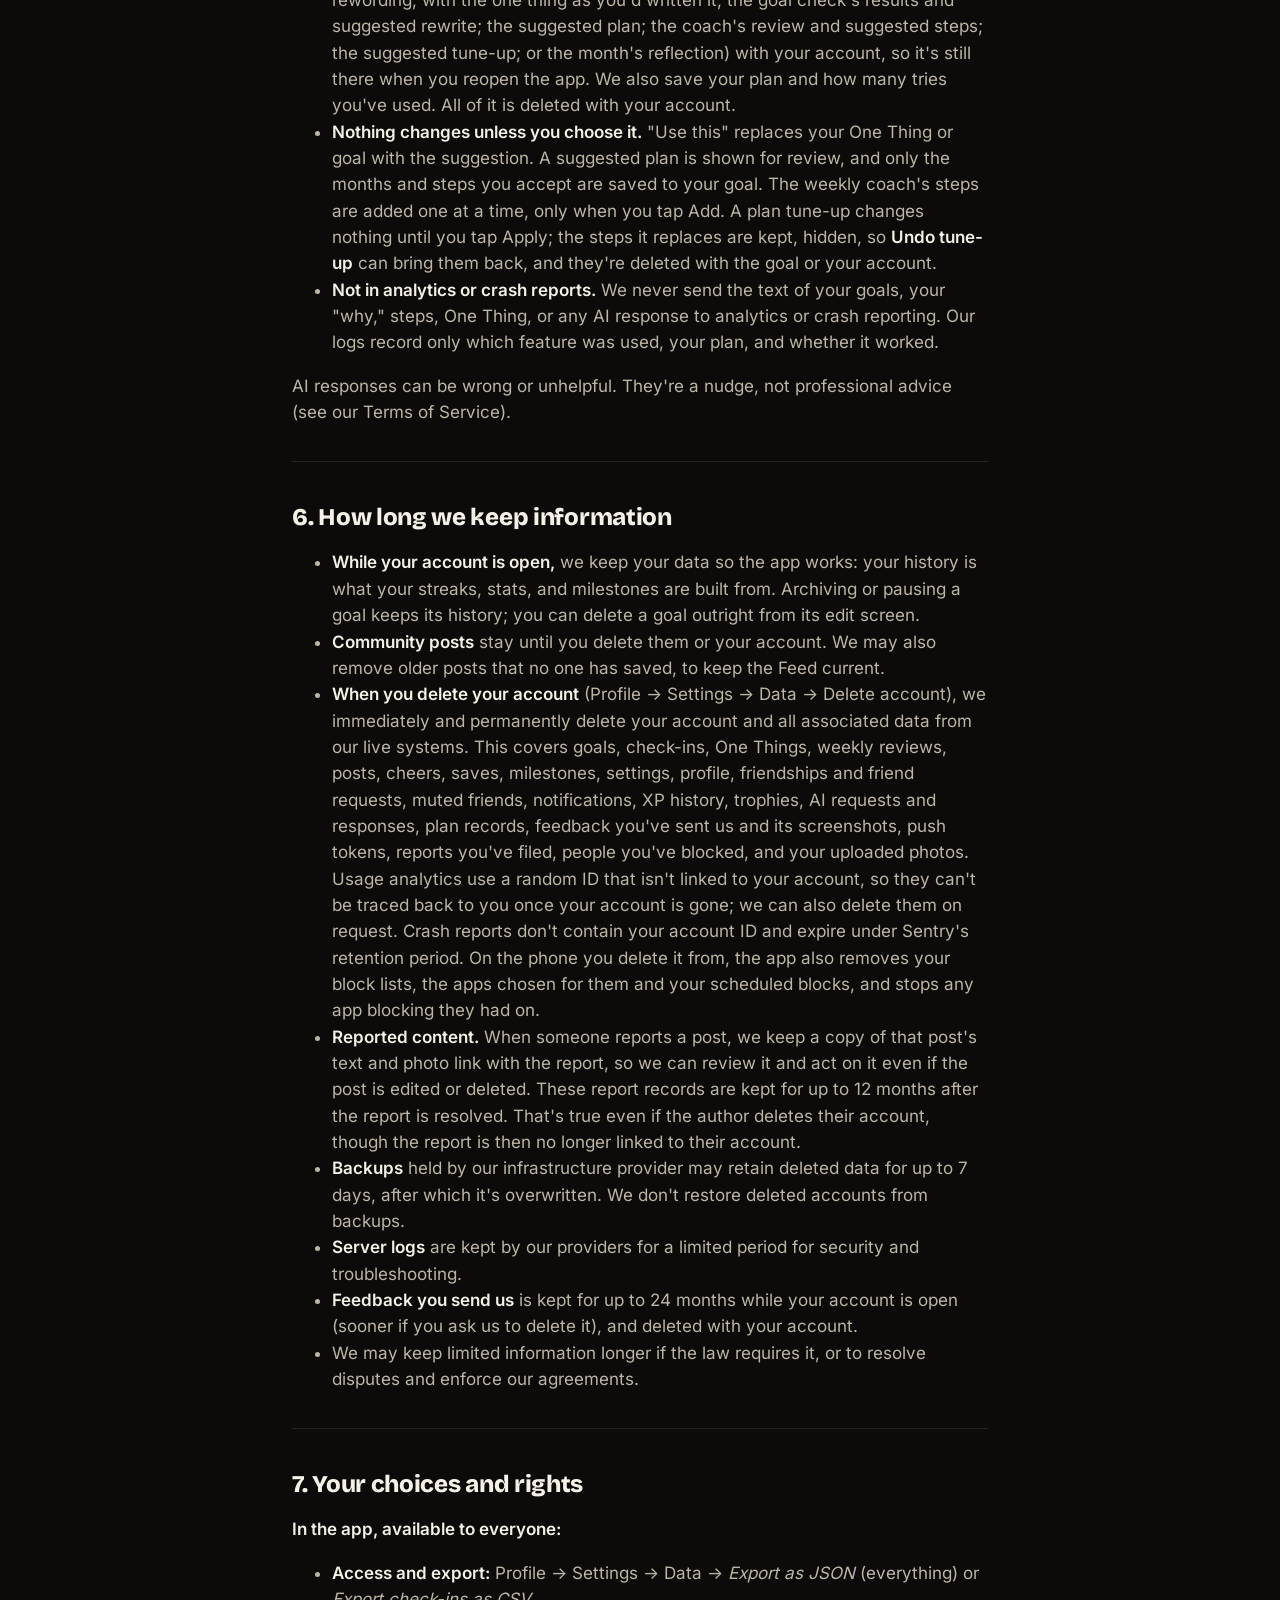
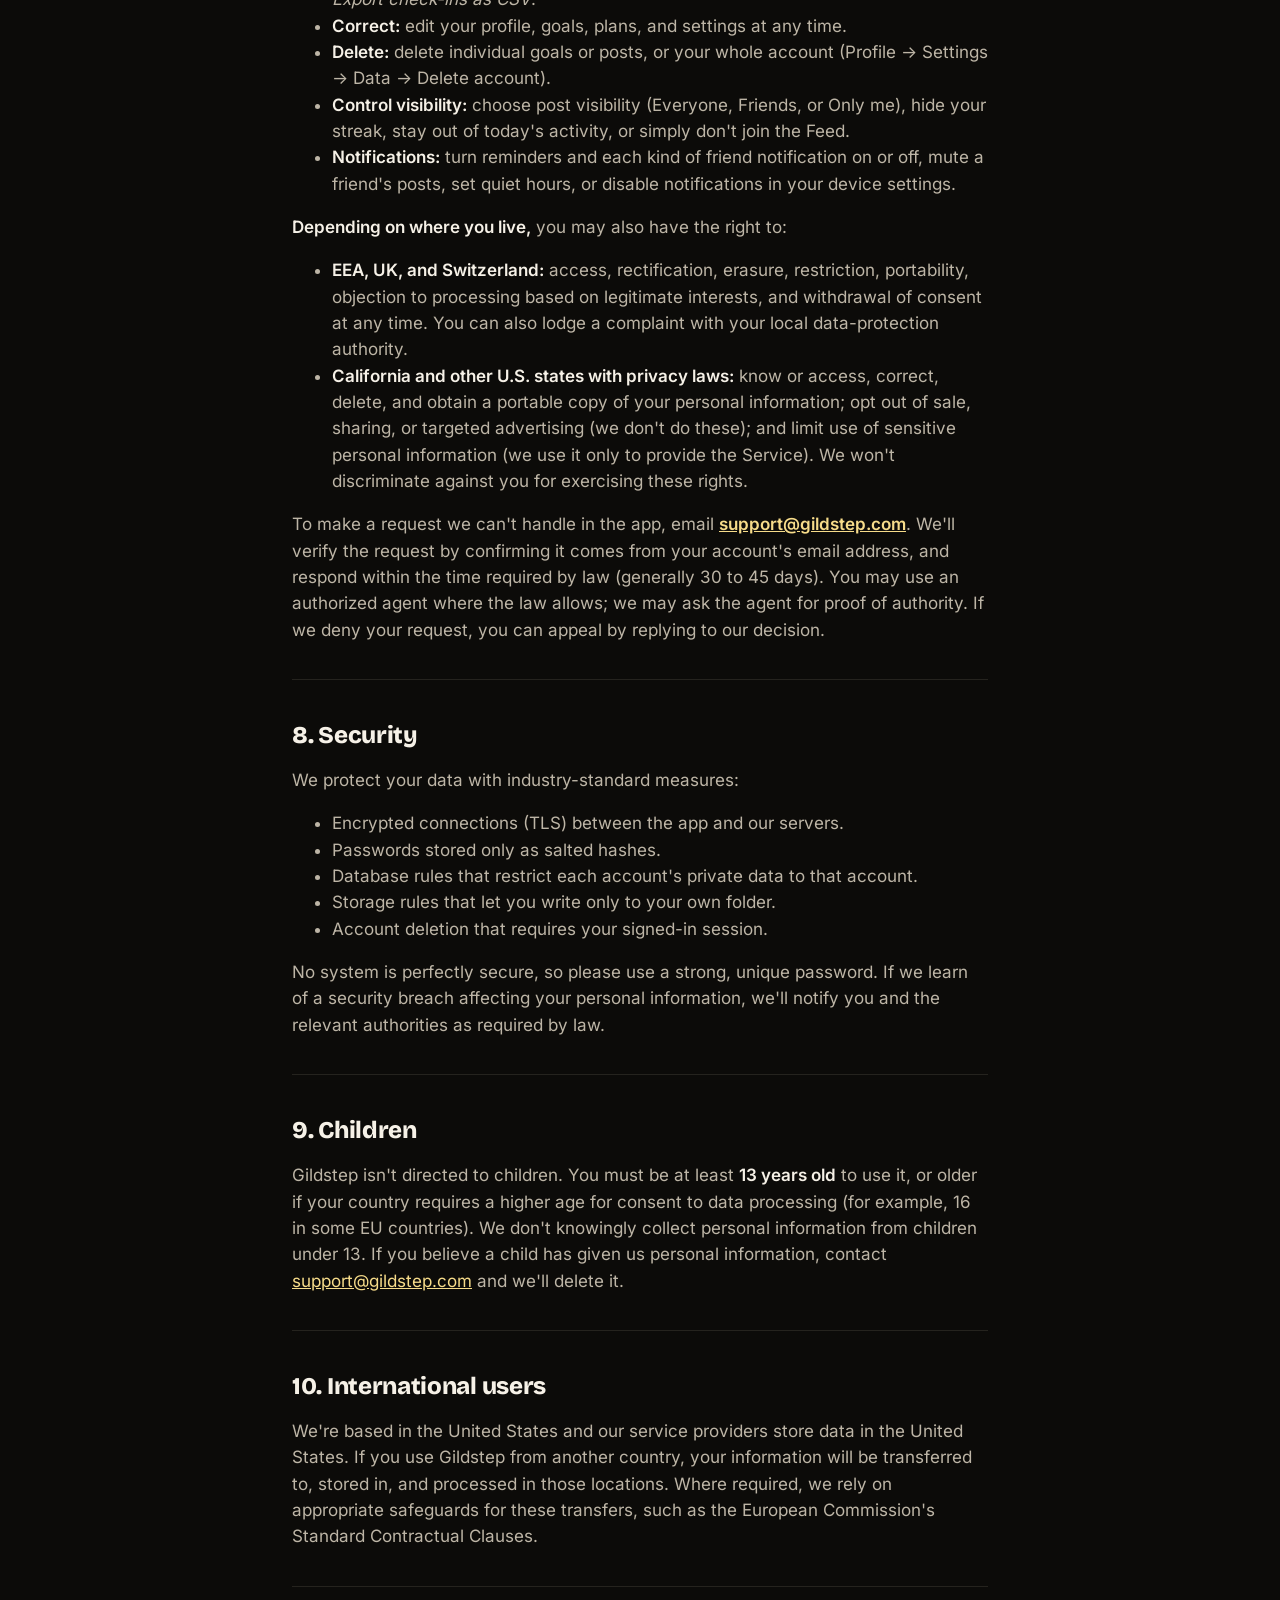
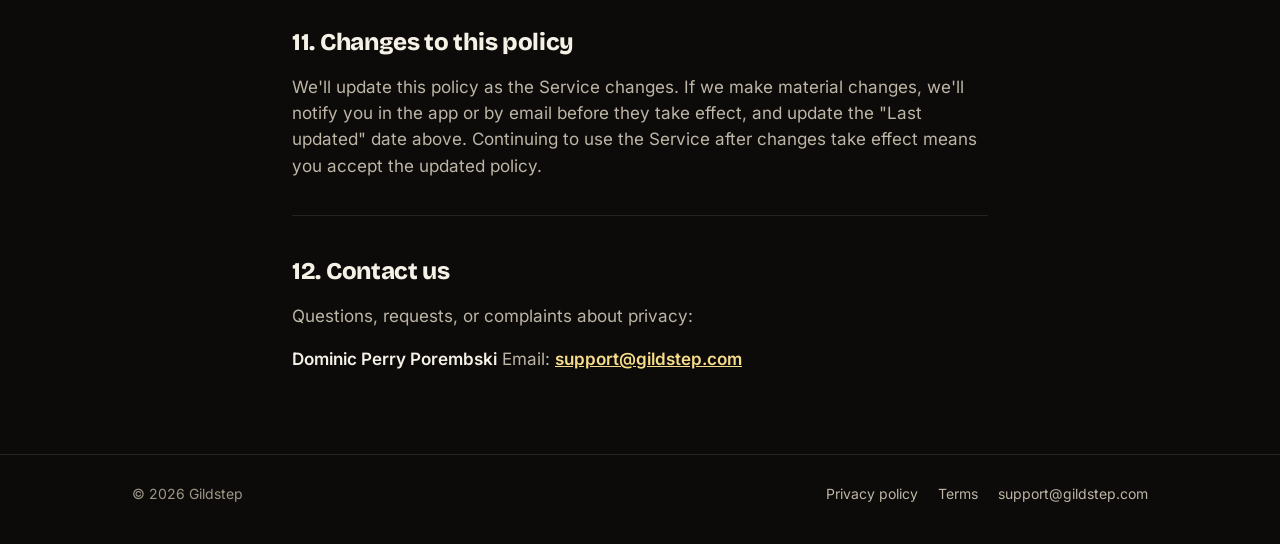
==== commit 4c4f2702: "Privacy policy and terms: operator, Arizona law, retention periods, Resend; email contact only Co-Au" ====
--- a/privacy/index.html
+++ b/privacy/index.html
@@ -32,8 +32,8 @@
 <header class="wrap top"><a class="brand" href="/" aria-label="Gildstep home"><svg viewBox="0 0 64 64" aria-hidden="true"><defs><linearGradient id="mk" x1="0" y1="1" x2="1" y2="0"><stop offset="0" stop-color="#B8862B"/><stop offset="1" stop-color="#F7DC8A"/></linearGradient></defs><rect width="64" height="64" rx="15" fill="#1D1A15"/><path d="M13 47 H22 V39 H31 V31 H40 V23 H51" fill="none" stroke="url(#mk)" stroke-width="5.5" stroke-linecap="round" stroke-linejoin="round"/></svg><span>Gildstep</span></a></header>
 <main class="wrap page">
 <h1>Gildstep Privacy Policy</h1>
-<p><strong>Last updated:</strong> October 9, 2026</p>
-<p>Gildstep (&quot;<strong>Gildstep</strong>,&quot; &quot;<strong>we</strong>,&quot; &quot;<strong>us</strong>,&quot; or &quot;<strong>our</strong>&quot;) is operated by [OPERATOR NAME]. This Privacy Policy explains what information we collect when you use the Gildstep mobile app and website (together, the &quot;<strong>Service</strong>&quot;), how we use it, who we share it with, how long we keep it, and the choices and rights you have.</p>
+<p><strong>Last updated:</strong> November 2, 2026</p>
+<p>Gildstep (&quot;<strong>Gildstep</strong>,&quot; &quot;<strong>we</strong>,&quot; &quot;<strong>us</strong>,&quot; or &quot;<strong>our</strong>&quot;) is operated by Dominic Perry Porembski, a sole proprietor. This Privacy Policy explains what information we collect when you use the Gildstep mobile app and website (together, the &quot;<strong>Service</strong>&quot;), how we use it, who we share it with, how long we keep it, and the choices and rights you have.</p>
 <p>The short version:</p>
 <ul>
 <li>We collect what you type into the app, plus the basics needed to run your account. We don&#39;t use ad networks, advertising IDs, cross-app tracking, or data brokers. Our optional usage analytics and crash reports never include what you write.</li>
@@ -90,7 +90,7 @@
 <tr>
 <td><strong>Friends</strong></td>
 <td>Friend requests you send and receive, who your friends are, friends whose post notifications you&#39;ve muted</td>
-<td>Friends features: the Friends list, the Friend tag and Friends filter on the Feed, friend notifications</td>
+<td>Friends features: the Friends list, the friend icon on posts and the Friends page of the Feed, friend notifications</td>
 </tr>
 <tr>
 <td><strong>Activity</strong></td>
@@ -191,8 +191,8 @@
 <ul>
 <li><strong>Public profile card.</strong> When you join the community Feed, your <strong>display name, username, profile photo, level, current streak, and milestone count</strong> become visible to other users. Turn on <strong>Settings → Privacy → Hide streaks</strong> to keep your streak off your profile and off new posts.</li>
 <li><strong>Posts.</strong> A post set to <strong>Everyone</strong> can be seen by other users together with your public profile card, the goal text and milestone you attached, and your streak at the time (unless hidden). A post set to <strong>Friends</strong> is visible only to your friends. A post set to <strong>Only me</strong> is visible only to you. You choose a default in <strong>Settings → Privacy</strong> and can change it for each post.</li>
-<li><strong>Cheers.</strong> Only a post&#39;s author sees how many cheers it got. Other users see only whether they cheered it themselves.</li>
-<li><strong>Friends.</strong> Friendships are mutual: they exist only when one of you sends a request and the other accepts. Your friends list and friend count are visible only to you. Your friends see a &quot;Friend&quot; tag on your posts, your friends-only posts, and (if they&#39;ve turned it on) notifications when you post. Declining a request or removing a friend is silent: the other person isn&#39;t notified.</li>
+<li><strong>Cheers.</strong> A post&#39;s author sees who cheered it. Other users see whether they cheered it themselves and which of their own friends did; no one sees a count.</li>
+<li><strong>Friends.</strong> Friendships are mutual: they exist only when one of you sends a request and the other accepts. Your friends list and friend count are visible only to you. On the Feed&#39;s Everyone page, posts by people you&#39;re friends with show a small friend icon next to their name. Only you see it, on your own view of the Feed, and only for your own friends: it never tells anyone else who your friends are. Your friends can also see your friends-only posts and (if they&#39;ve turned it on) get notified when you post. Declining a request or removing a friend is silent: the other person isn&#39;t notified.</li>
 <li><strong>Today&#39;s activity.</strong> When you check in, other signed-in users may see your name and photo, and be counted, in a line like &quot;Sam and 8 others checked in today&quot; on Home. Your friends may also see whether you&#39;ve checked in or finished your One Thing today (for example &quot;Sam already finished today&#39;s one thing.&quot;), and in the evening, if you haven&#39;t checked in yet, a friend can send you one &quot;rooting for you&quot; nudge a day. Only public profiles ever appear; turn off <strong>Settings → Privacy → Show me in today&#39;s activity</strong> to stay out of all of it, or <strong>Settings → Notifications → Nudges from friends</strong> to stop nudges.</li>
 <li><strong>Profile photos</strong> are stored at links that anyone with the link can open, because they appear on your public profile card. Only use a photo you&#39;re comfortable being public. (Screenshots you send with feedback are private.)</li>
 </ul>
@@ -227,7 +227,7 @@
 <td>Governed by their own privacy policies. We don&#39;t send them your app content.</td>
 </tr>
 <tr>
-<td><strong>[EMAIL PROVIDER]</strong></td>
+<td><strong>Resend</strong></td>
 <td>Sending account emails (sign-up and password-reset codes, email-change confirmations)</td>
 <td>Your email address and the email content</td>
 </tr>
@@ -304,10 +304,10 @@
 <li><strong>While your account is open,</strong> we keep your data so the app works: your history is what your streaks, stats, and milestones are built from. Archiving or pausing a goal keeps its history; you can delete a goal outright from its edit screen.</li>
 <li><strong>Community posts</strong> stay until you delete them or your account. We may also remove older posts that no one has saved, to keep the Feed current.</li>
 <li><strong>When you delete your account</strong> (Profile → Settings → Data → Delete account), we immediately and permanently delete your account and all associated data from our live systems. This covers goals, check-ins, One Things, weekly reviews, posts, cheers, saves, milestones, settings, profile, friendships and friend requests, muted friends, notifications, XP history, trophies, AI requests and responses, plan records, feedback you&#39;ve sent us and its screenshots, push tokens, reports you&#39;ve filed, people you&#39;ve blocked, and your uploaded photos. Usage analytics use a random ID that isn&#39;t linked to your account, so they can&#39;t be traced back to you once your account is gone; we can also delete them on request. Crash reports don&#39;t contain your account ID and expire under Sentry&#39;s retention period. On the phone you delete it from, the app also removes your block lists, the apps chosen for them and your scheduled blocks, and stops any app blocking they had on.</li>
-<li><strong>Reported content.</strong> When someone reports a post, we keep a copy of that post&#39;s text and photo link with the report, so we can review it and act on it even if the post is edited or deleted. These report records are kept for up to [REPORT RETENTION PERIOD]. That&#39;s true even if the author deletes their account, though the report is then no longer linked to their account.</li>
-<li><strong>Backups</strong> held by our infrastructure provider may retain deleted data for up to [BACKUP WINDOW], after which it&#39;s overwritten. We don&#39;t restore deleted accounts from backups.</li>
+<li><strong>Reported content.</strong> When someone reports a post, we keep a copy of that post&#39;s text and photo link with the report, so we can review it and act on it even if the post is edited or deleted. These report records are kept for up to 12 months after the report is resolved. That&#39;s true even if the author deletes their account, though the report is then no longer linked to their account.</li>
+<li><strong>Backups</strong> held by our infrastructure provider may retain deleted data for up to 7 days, after which it&#39;s overwritten. We don&#39;t restore deleted accounts from backups.</li>
 <li><strong>Server logs</strong> are kept by our providers for a limited period for security and troubleshooting.</li>
-<li><strong>Feedback you send us</strong> is kept for up to [FEEDBACK RETENTION PERIOD] while your account is open, and deleted with your account.</li>
+<li><strong>Feedback you send us</strong> is kept for up to 24 months while your account is open (sooner if you ask us to delete it), and deleted with your account.</li>
 <li>We may keep limited information longer if the law requires it, or to resolve disputes and enforce our agreements.</li>
 </ul>
 <hr>
@@ -342,16 +342,15 @@
 <p>Gildstep isn&#39;t directed to children. You must be at least <strong>13 years old</strong> to use it, or older if your country requires a higher age for consent to data processing (for example, 16 in some EU countries). We don&#39;t knowingly collect personal information from children under 13. If you believe a child has given us personal information, contact <a href="mailto:support@gildstep.com">support@gildstep.com</a> and we&#39;ll delete it.</p>
 <hr>
 <h2>10. International users</h2>
-<p>We&#39;re based in [COUNTRY] and our service providers store data in [DATA LOCATION]. If you use Gildstep from another country, your information will be transferred to, stored in, and processed in those locations. Where required, we rely on appropriate safeguards for these transfers, such as the European Commission&#39;s Standard Contractual Clauses.</p>
+<p>We&#39;re based in the United States and our service providers store data in the United States. If you use Gildstep from another country, your information will be transferred to, stored in, and processed in those locations. Where required, we rely on appropriate safeguards for these transfers, such as the European Commission&#39;s Standard Contractual Clauses.</p>
 <hr>
 <h2>11. Changes to this policy</h2>
 <p>We&#39;ll update this policy as the Service changes. If we make material changes, we&#39;ll notify you in the app or by email before they take effect, and update the &quot;Last updated&quot; date above. Continuing to use the Service after changes take effect means you accept the updated policy.</p>
 <hr>
 <h2>12. Contact us</h2>
 <p>Questions, requests, or complaints about privacy:</p>
-<p><strong>[OPERATOR NAME]</strong>
-Email: <strong><a href="mailto:support@gildstep.com">support@gildstep.com</a></strong>
-Mail: [MAILING ADDRESS]</p>
+<p><strong>Dominic Perry Porembski</strong>
+Email: <strong><a href="mailto:support@gildstep.com">support@gildstep.com</a></strong></p>
 
 </main>
 <footer><div class="wrap">
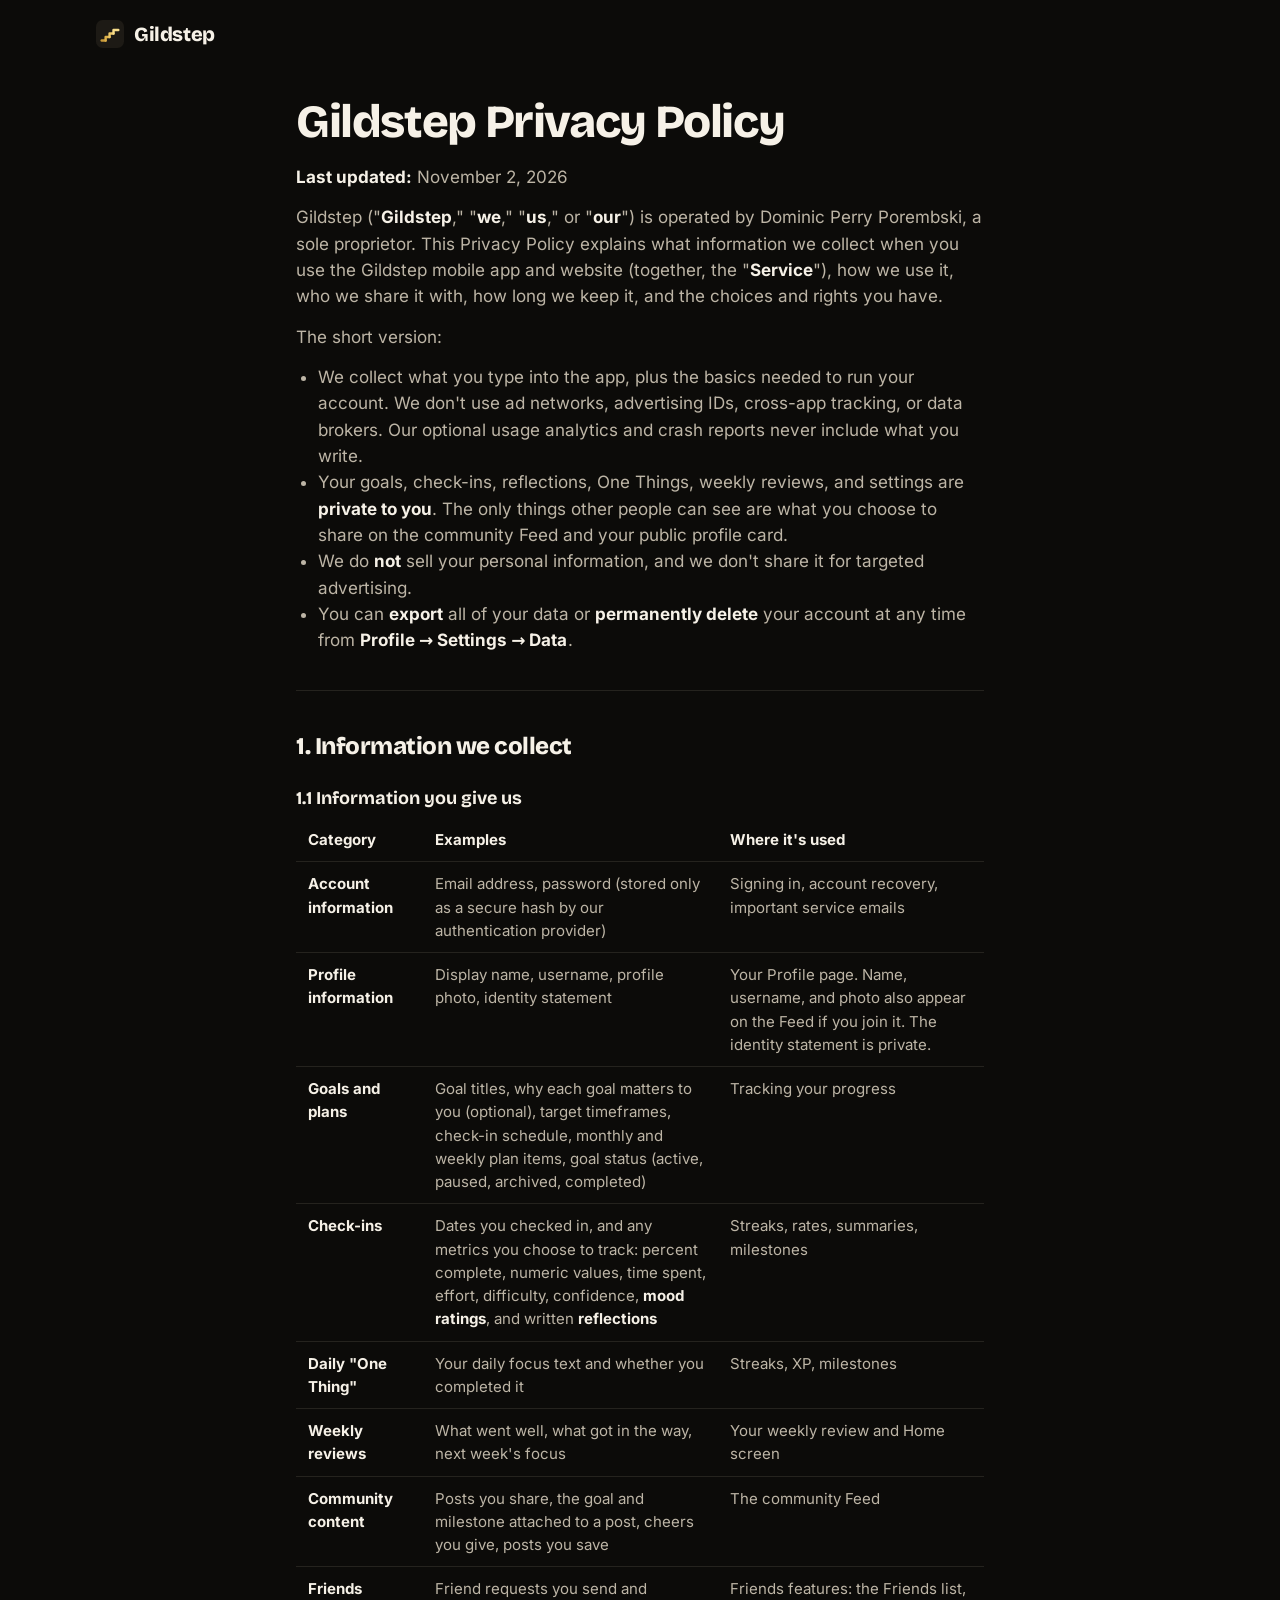
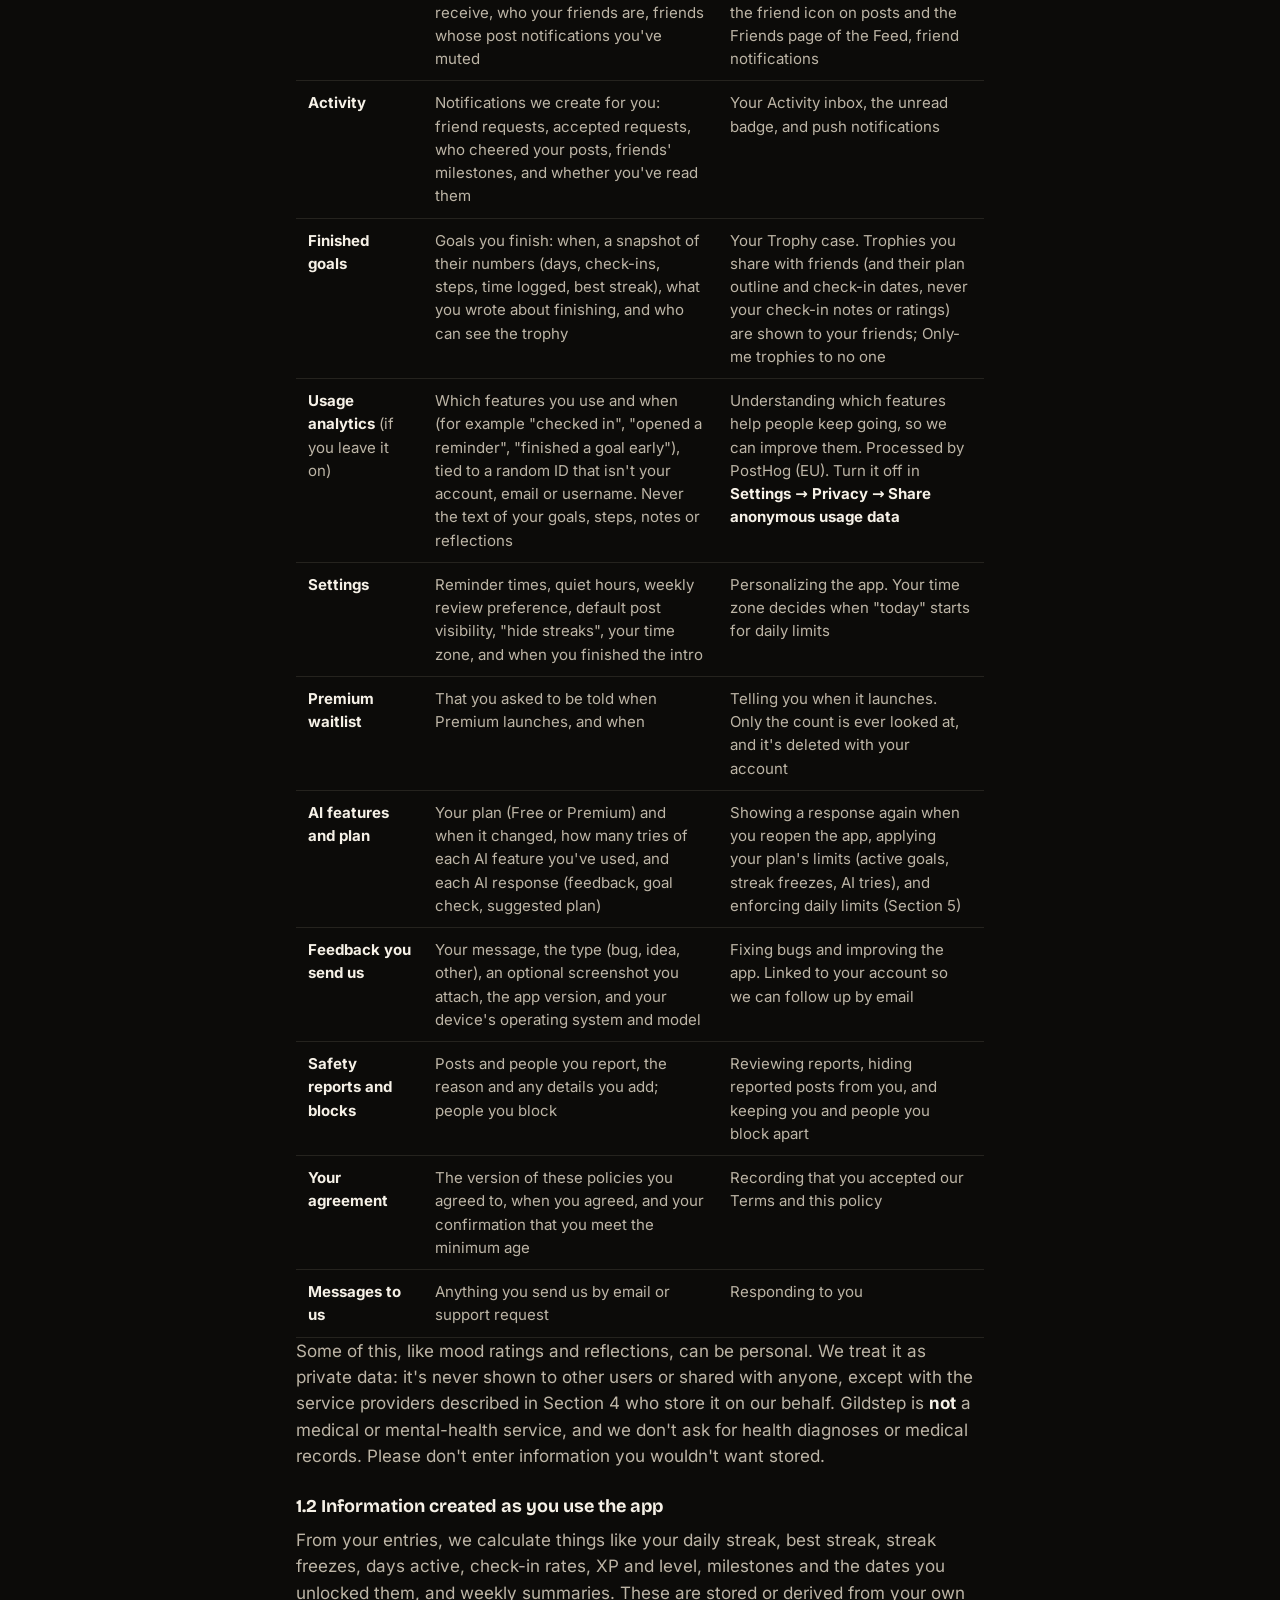
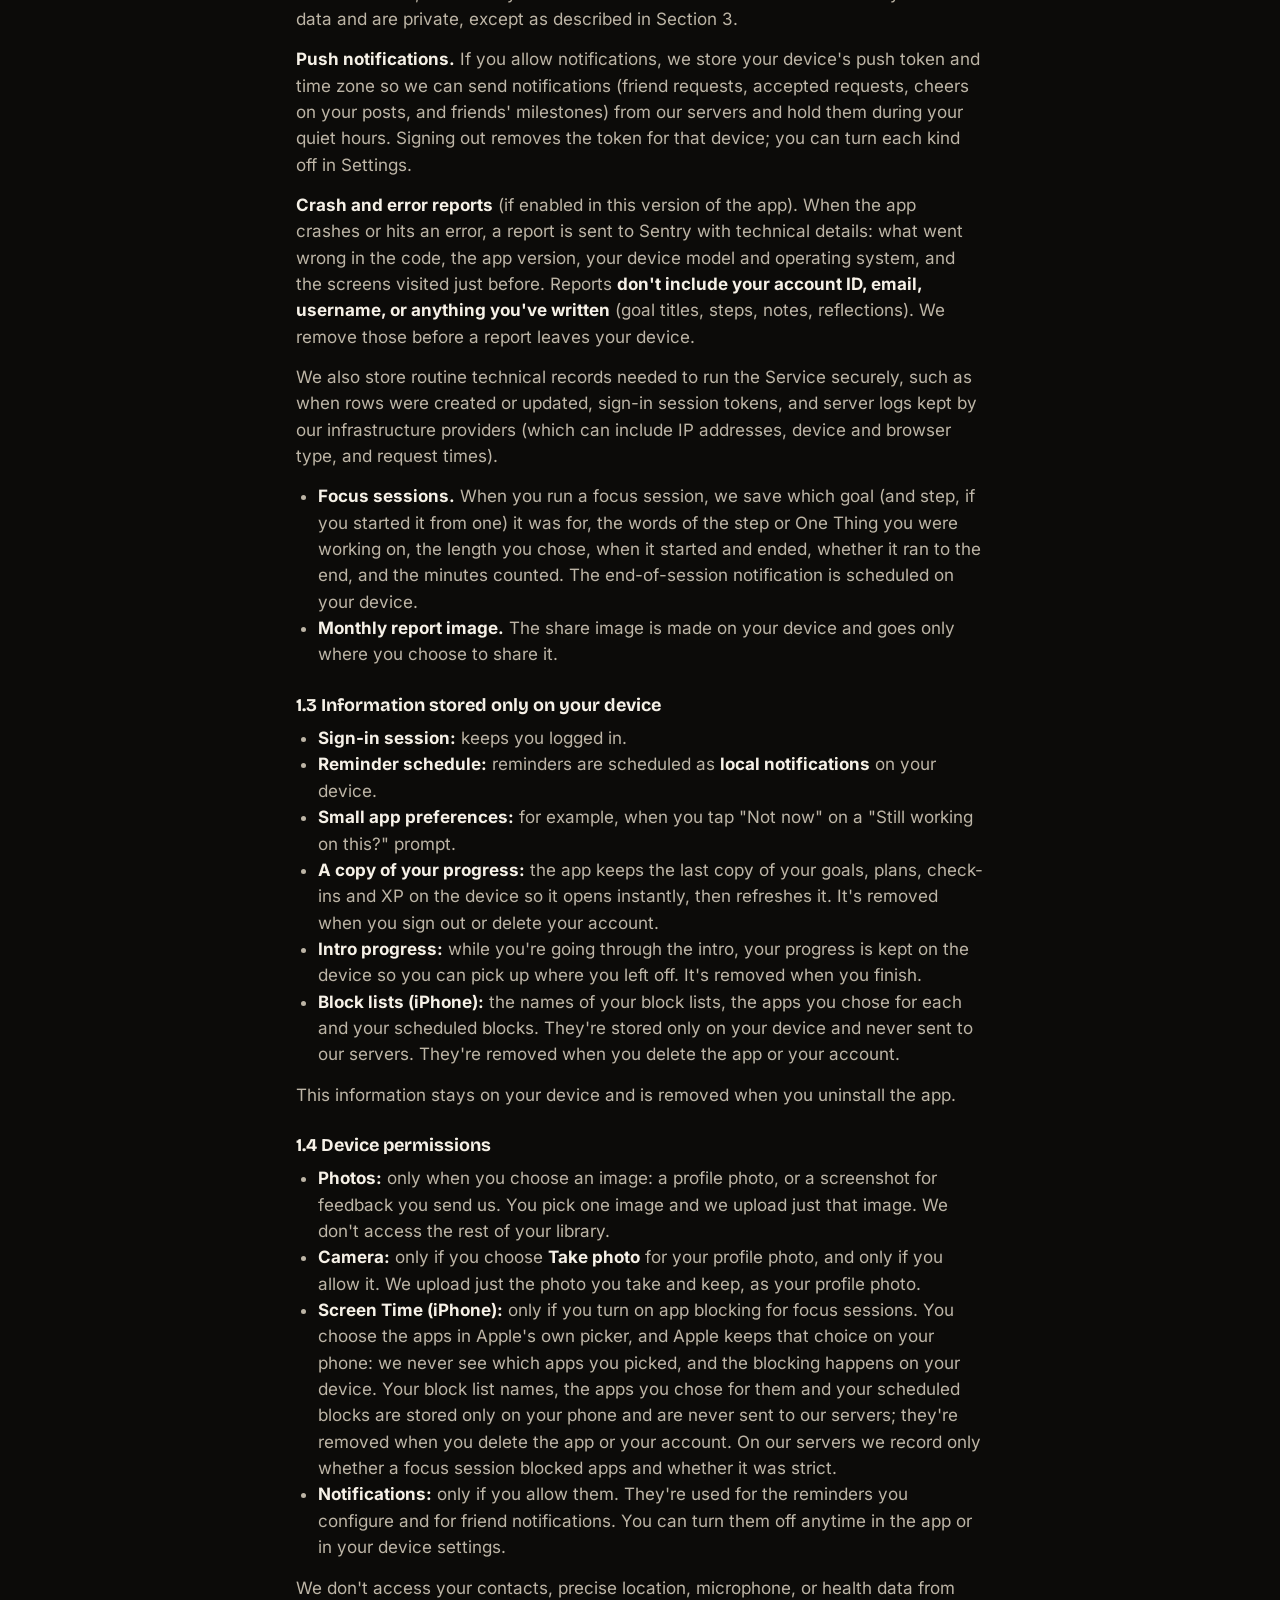
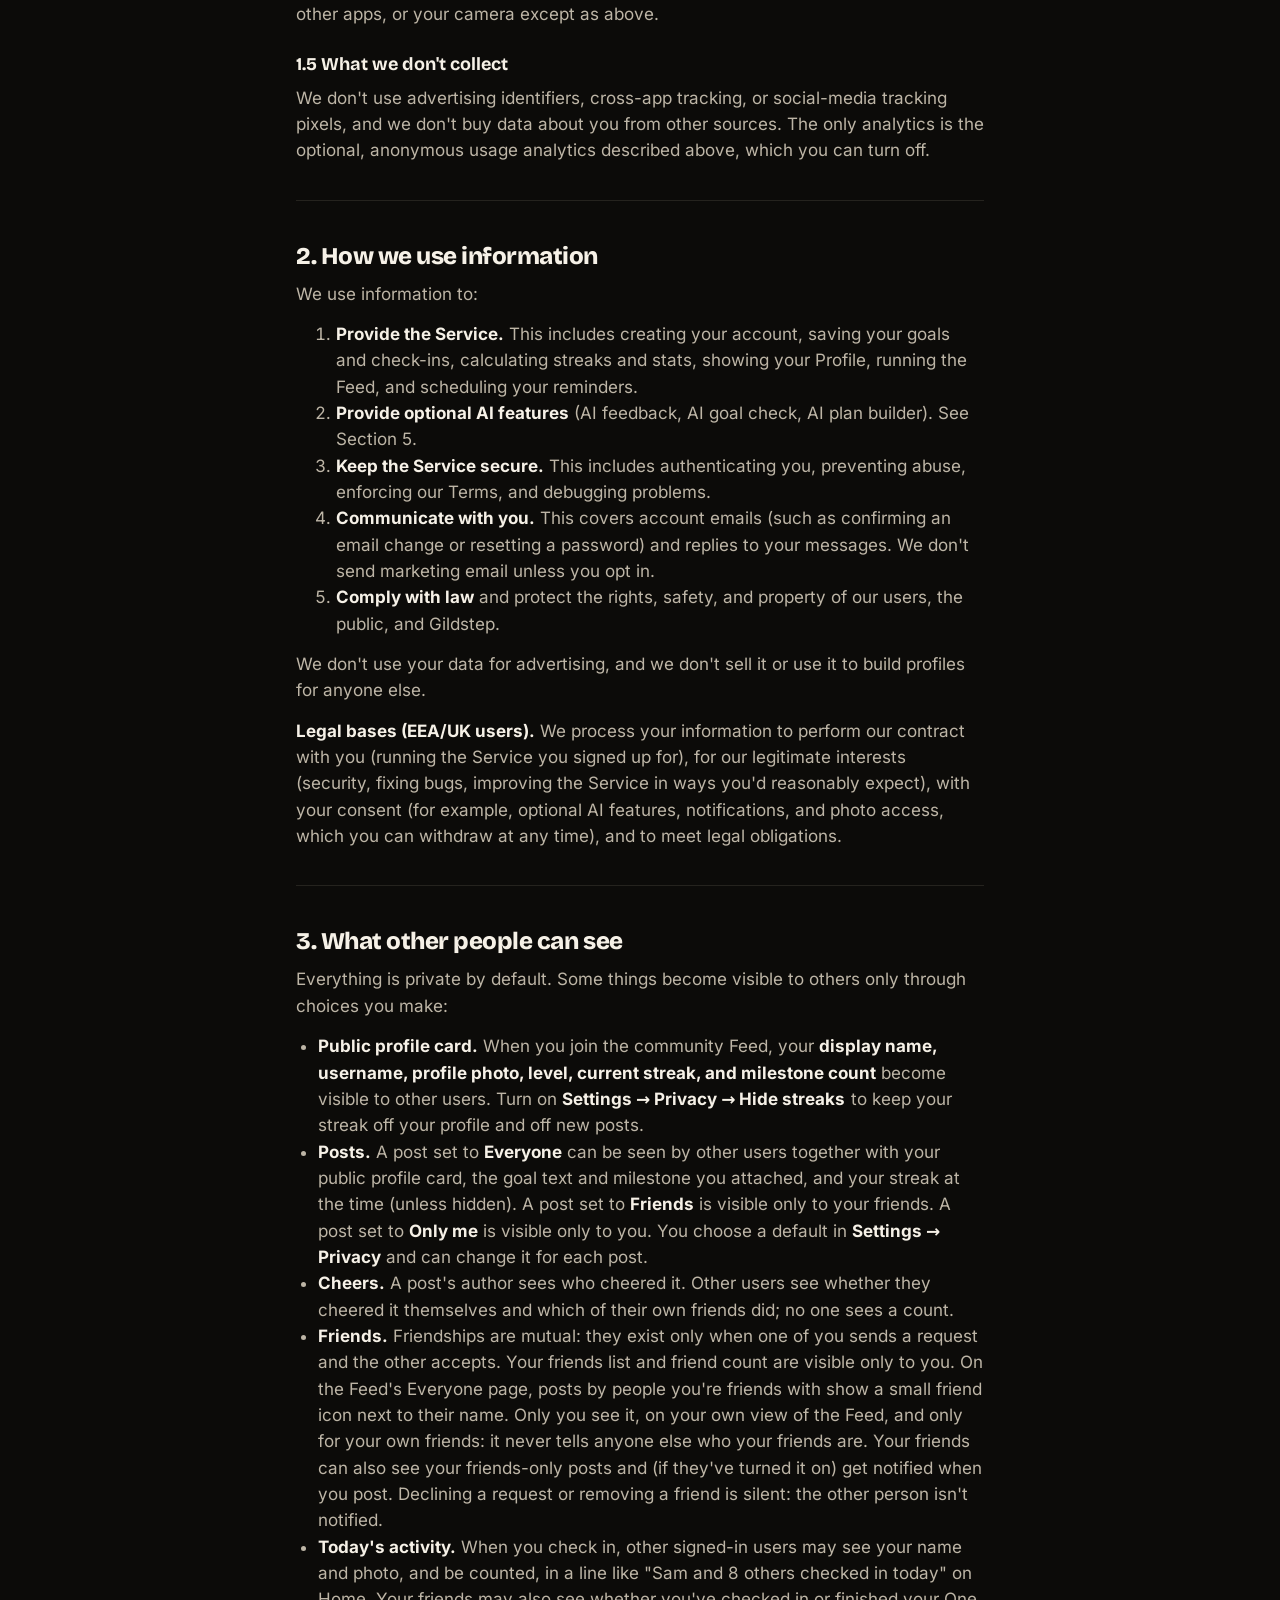
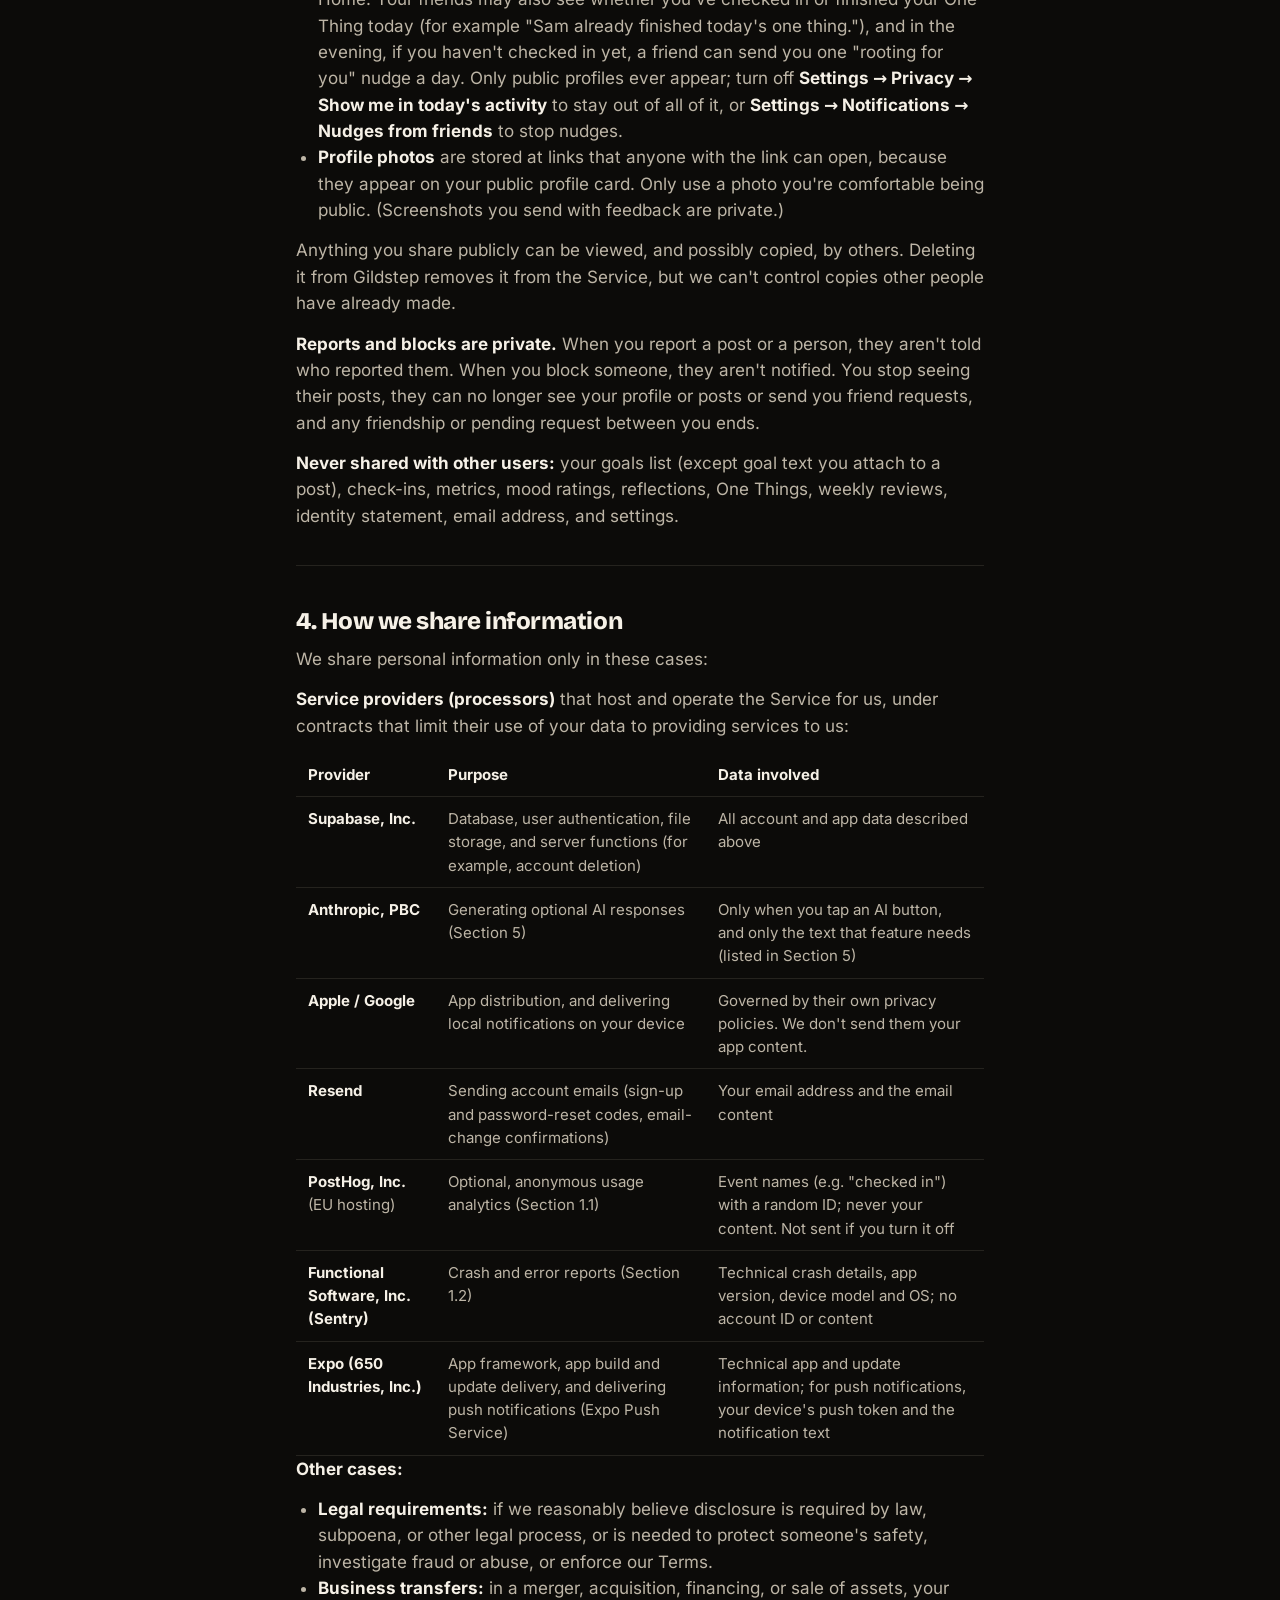
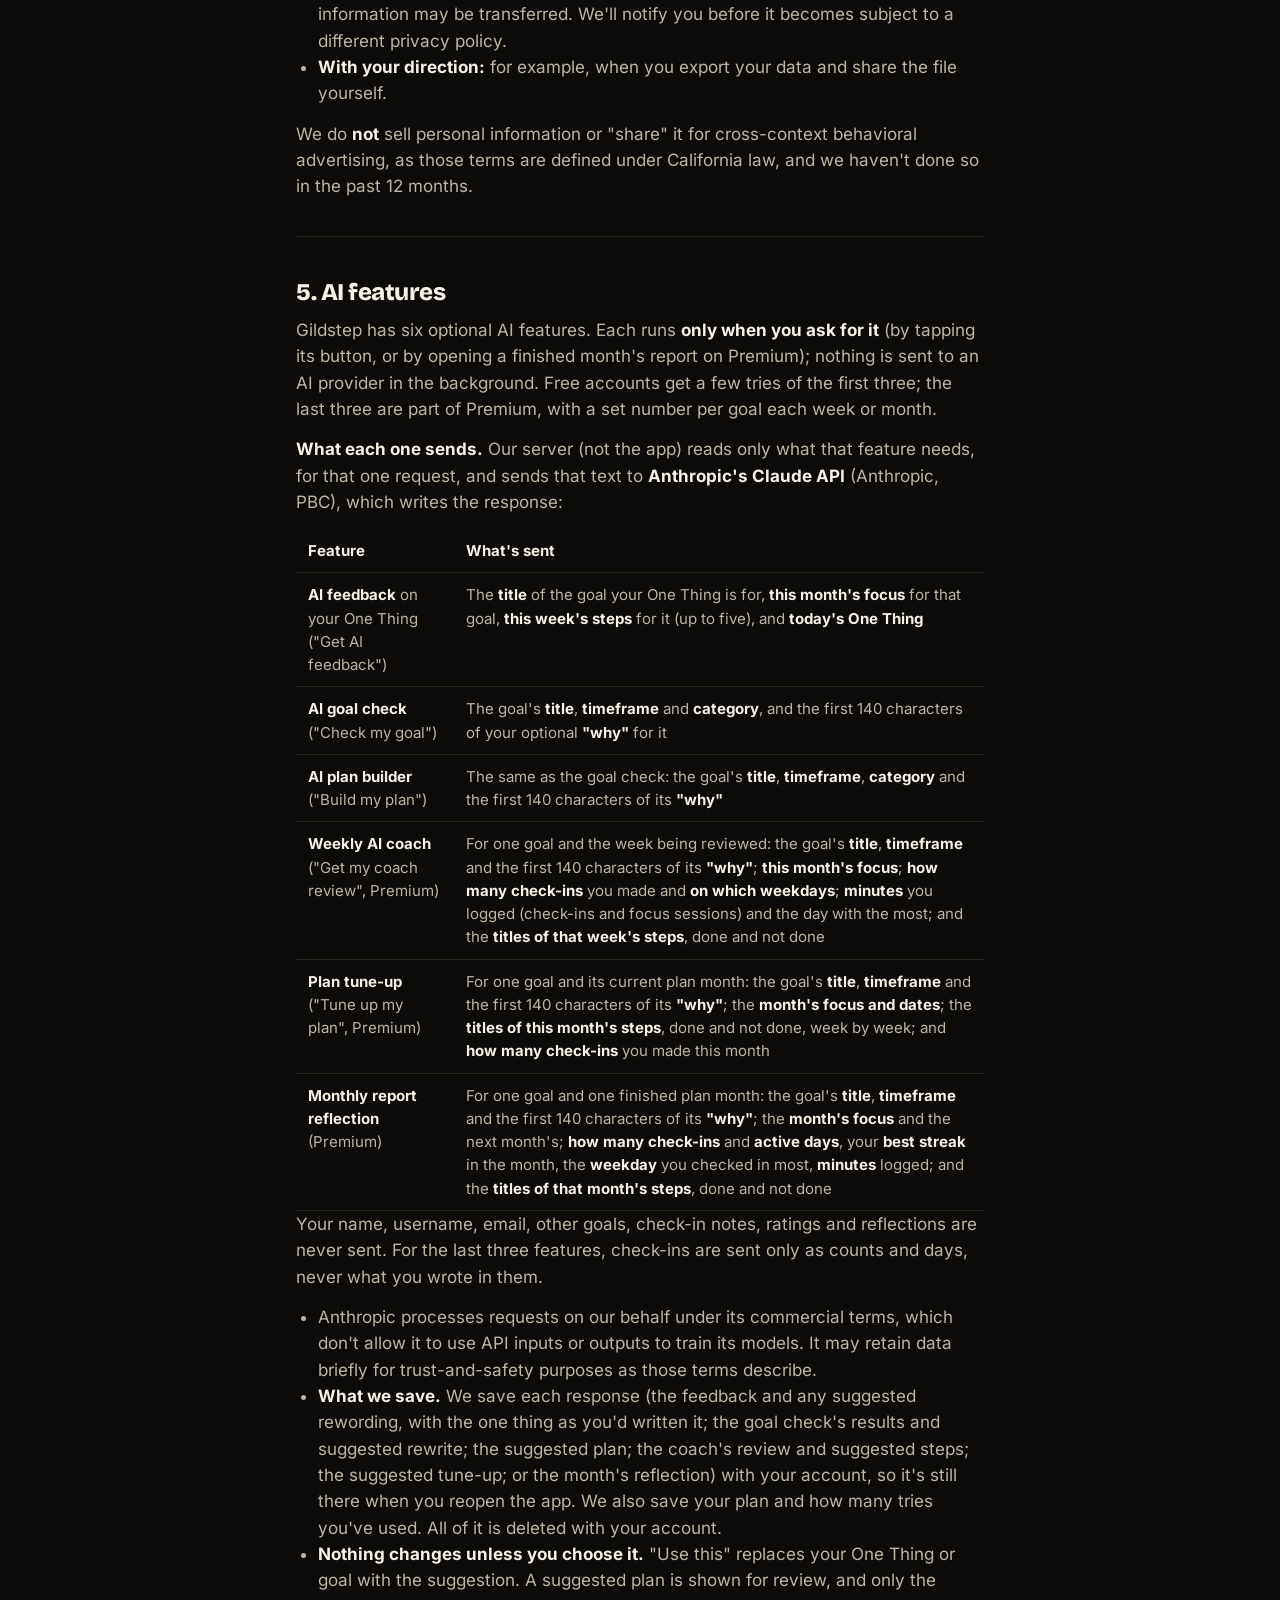
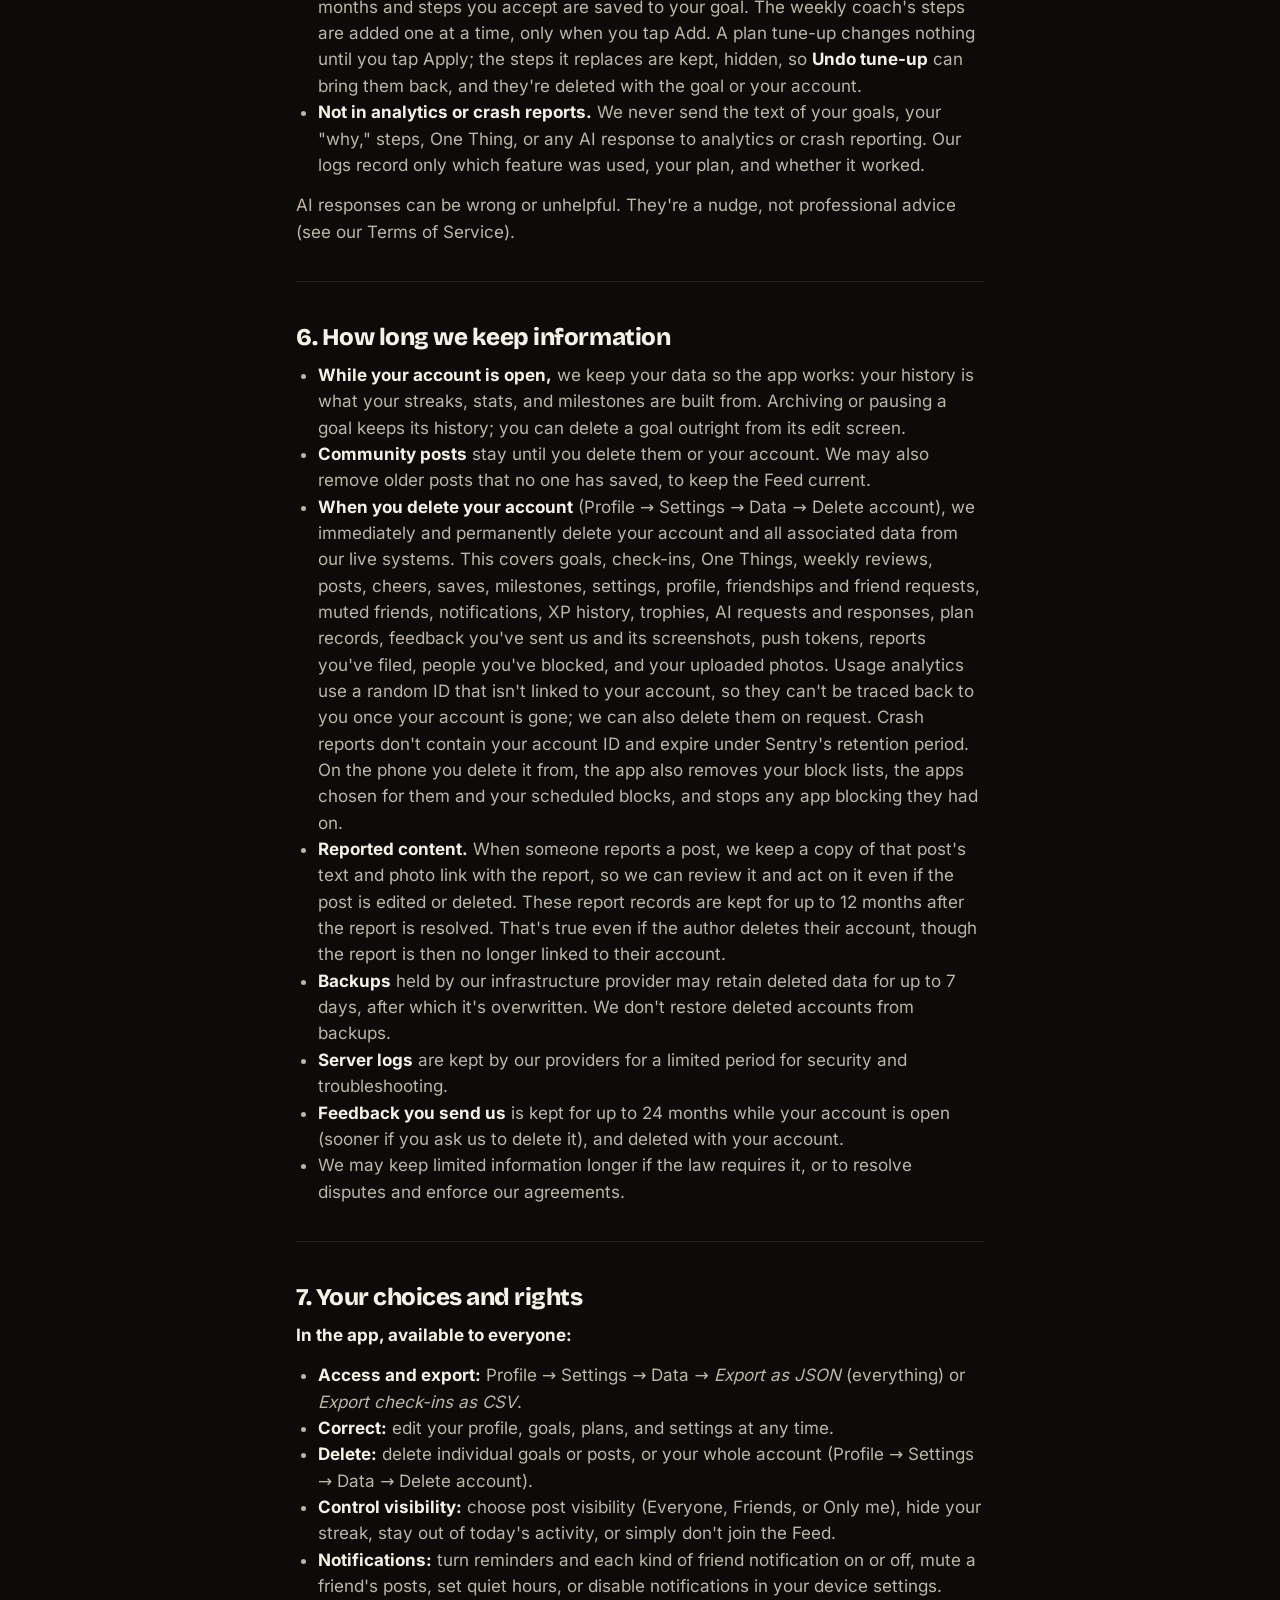
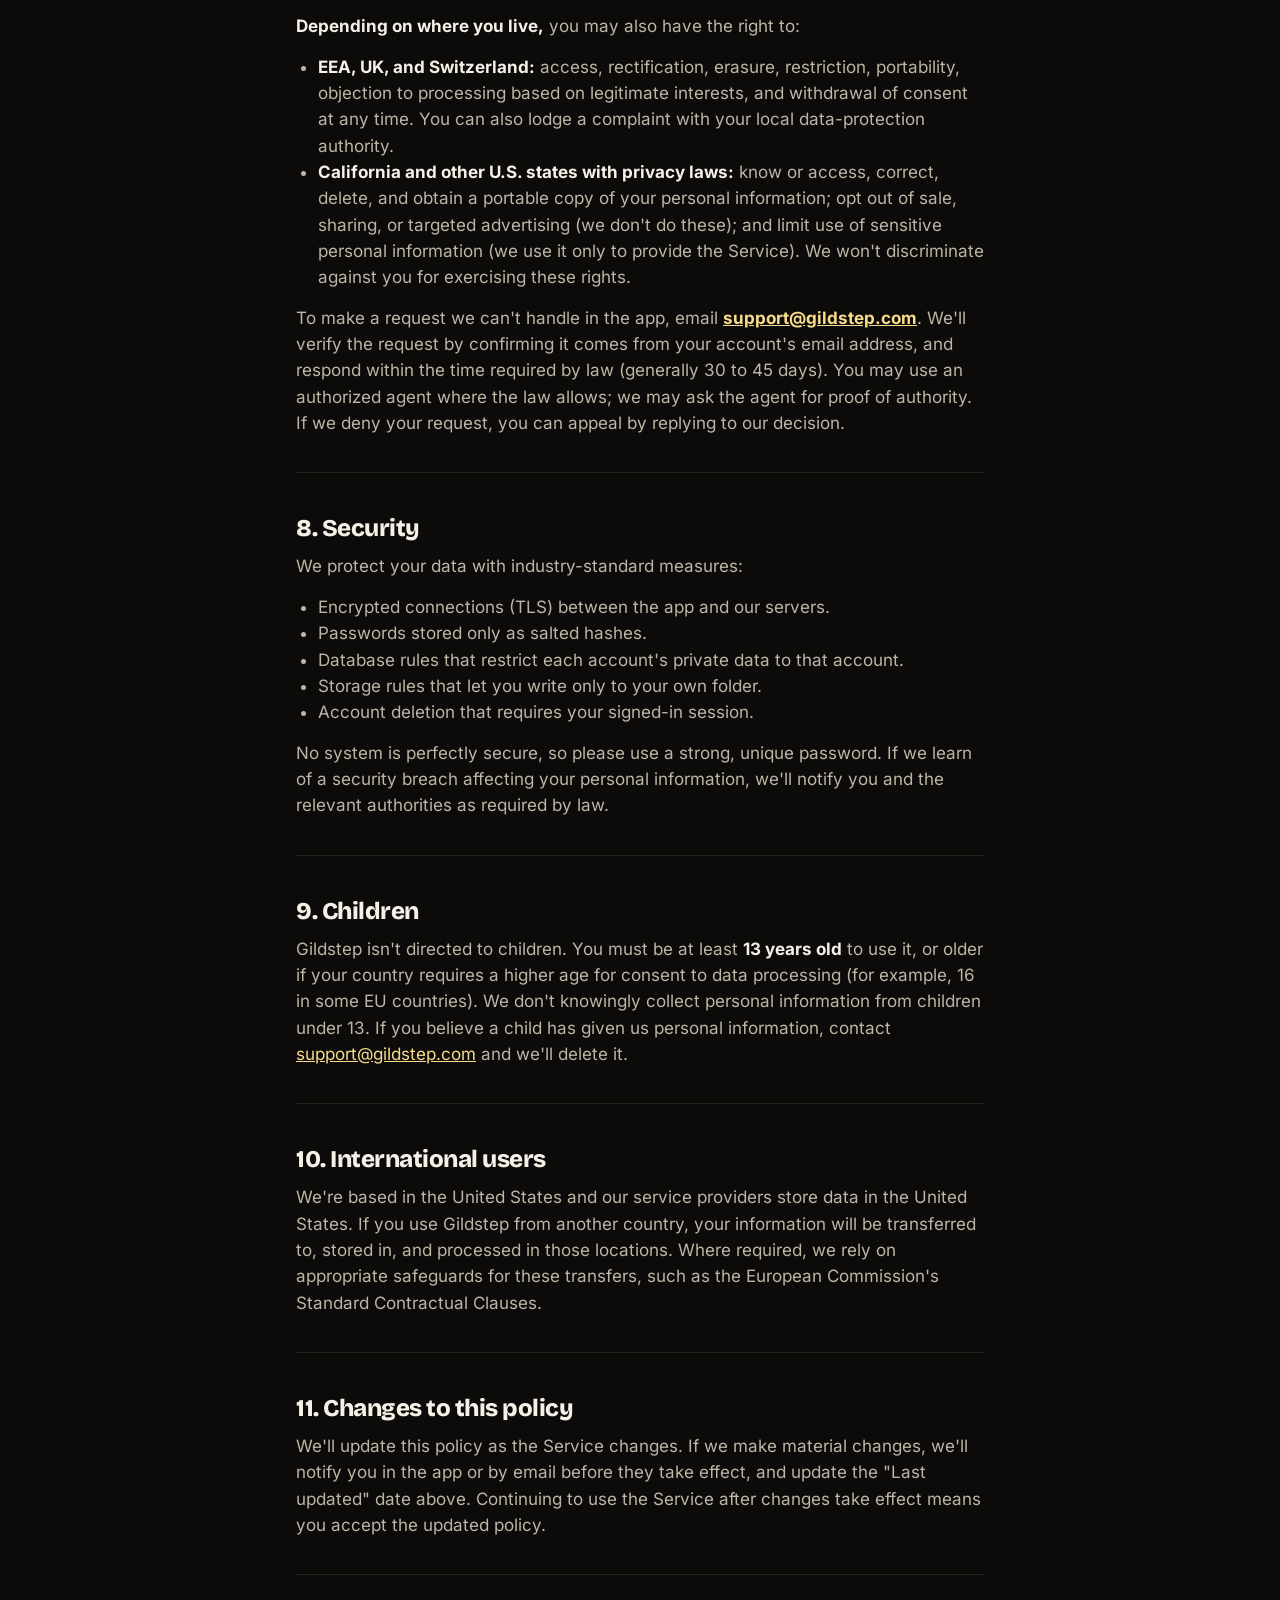
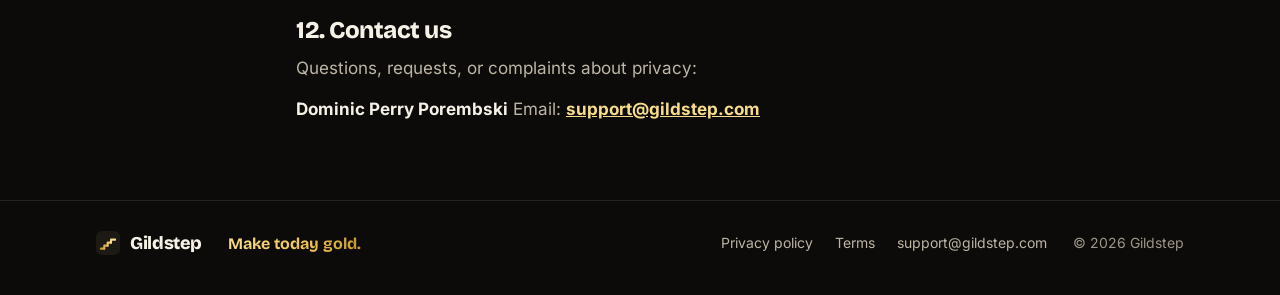
==== commit 1e5f0f80: "Redesign: six sections, the staircase, and the breakdown The landing page, rebuilt by hand (plain HT" ====
--- a/privacy/index.html
+++ b/privacy/index.html
@@ -13,7 +13,10 @@
 <link rel="icon" href="/assets/favicon.svg" type="image/svg+xml">
 <link rel="apple-touch-icon" href="/assets/apple-touch-icon.png">
 <link rel="preload" href="/fonts/bricolage-800.woff2" as="font" type="font/woff2" crossorigin>
+<link rel="preload" href="/fonts/inter-400.woff2" as="font" type="font/woff2" crossorigin>
 <link rel="stylesheet" href="/styles.css">
+<script src="/config.js" defer></script>
+<script src="/site.js" defer></script>
 <meta property="og:type" content="website">
 <meta property="og:site_name" content="Gildstep">
 <meta property="og:title" content="Gildstep Privacy Policy">
@@ -22,14 +25,13 @@
 <meta property="og:image" content="https://gildstep.com/assets/og.png">
 <meta property="og:image:width" content="1200">
 <meta property="og:image:height" content="630">
-<meta property="og:image:alt" content="Gildstep: Finish lines, not wish lists. Set a big goal. Know exactly what to do today.">
 <meta name="twitter:card" content="summary_large_image">
 <meta name="twitter:title" content="Gildstep Privacy Policy">
 <meta name="twitter:description" content="Gildstep Privacy Policy.">
 <meta name="twitter:image" content="https://gildstep.com/assets/og.png">
 </head>
-<body data-page="privacy" data-app="Gildstep" data-support="support@gildstep.com" data-scheme="gildstep" data-supabase-url="https://ggbiohijkmzzqigvxdph.supabase.co" data-supabase-key="sb_publishable_Blx6dCkwe_uo34wRgkRmCA_ODXNYuqp">
-<header class="wrap top"><a class="brand" href="/" aria-label="Gildstep home"><svg viewBox="0 0 64 64" aria-hidden="true"><defs><linearGradient id="mk" x1="0" y1="1" x2="1" y2="0"><stop offset="0" stop-color="#B8862B"/><stop offset="1" stop-color="#F7DC8A"/></linearGradient></defs><rect width="64" height="64" rx="15" fill="#1D1A15"/><path d="M13 47 H22 V39 H31 V31 H40 V23 H51" fill="none" stroke="url(#mk)" stroke-width="5.5" stroke-linecap="round" stroke-linejoin="round"/></svg><span>Gildstep</span></a></header>
+<body data-page="policy" data-app="Gildstep" data-support="support@gildstep.com" data-scheme="gildstep" data-supabase-url="https://ggbiohijkmzzqigvxdph.supabase.co" data-supabase-key="sb_publishable_Blx6dCkwe_uo34wRgkRmCA_ODXNYuqp">
+<header class="wrap top"><a class="brand" href="/" aria-label="Gildstep home"><svg class="mark full" viewBox="0 0 64 64" aria-hidden="true"><rect width="64" height="64" rx="15"/><path class="s1" d="M13 47H22"/><path class="s2" d="M22 47V39H31"/><path class="s3" d="M31 39V31H40"/><path class="s4" d="M40 31V23H51"/></svg><span>Gildstep</span></a></header>
 <main class="wrap page">
 <h1>Gildstep Privacy Policy</h1>
 <p><strong>Last updated:</strong> November 2, 2026</p>
@@ -353,10 +355,15 @@
 Email: <strong><a href="mailto:support@gildstep.com">support@gildstep.com</a></strong></p>
 
 </main>
-<footer><div class="wrap">
-<span>© 2026 Gildstep</span>
-<nav aria-label="Footer"><a href="/privacy/">Privacy policy</a><a href="/terms/">Terms</a><a href="mailto:support@gildstep.com">support@gildstep.com</a></nav>
+<footer class="foot"><div class="wrap">
+<a class="brand" href="/" aria-label="Gildstep home"><svg class="mark full" viewBox="0 0 64 64" aria-hidden="true"><rect width="64" height="64" rx="15"/><path class="s1" d="M13 47H22"/><path class="s2" d="M22 47V39H31"/><path class="s3" d="M31 39V31H40"/><path class="s4" d="M40 31V23H51"/></svg><span>Gildstep</span></a>
+<p class="signoff">Make today gold.</p>
+<nav aria-label="Footer">
+<a href="/privacy/">Privacy policy</a><a href="/terms/">Terms</a><a href="mailto:support@gildstep.com">support@gildstep.com</a>
+<!-- EDIT: Instagram and TikTok show up here once their URLs are set in /config.js -->
+<a data-social="INSTAGRAM_URL" rel="noopener" hidden>Instagram</a><a data-social="TIKTOK_URL" rel="noopener" hidden>TikTok</a>
+</nav>
+<span class="copyright">© 2026 Gildstep</span>
 </div></footer>
-<script src="/site.js" defer></script>
 </body>
 </html>
--- a/styles.css
+++ b/styles.css
@@ -1,91 +1,762 @@
-/* gildstep.com: the app's black and gold tokens (mobile/src/theme/colors.json). */
+/* gildstep.com. The app's own tokens (mobile/src/theme): warm near-black
+   surfaces, gold only where something is earned or asked for, ember for
+   streaks, a goal's own color for its plan and chart. Bricolage Grotesque
+   for headings and Inter for everything else, as in the app. No inline
+   styles anywhere: the pages' Content Security Policy forbids them. */
+
+/* One file per weight, as in the app: no variable fonts (some browsers
+   draw those at their thinnest). Cut down to the characters the site uses. */
+@font-face { font-family: "Bricolage"; src: url("/fonts/bricolage-800.woff2") format("woff2"); font-weight: 800; font-display: swap; }
+@font-face { font-family: "Bricolage"; src: url("/fonts/bricolage-700.woff2") format("woff2"); font-weight: 700; font-display: swap; }
 @font-face { font-family: "Inter"; src: url("/fonts/inter-400.woff2") format("woff2"); font-weight: 400; font-display: swap; }
 @font-face { font-family: "Inter"; src: url("/fonts/inter-600.woff2") format("woff2"); font-weight: 600; font-display: swap; }
-@font-face { font-family: "Bricolage"; src: url("/fonts/bricolage-800.woff2") format("woff2"); font-weight: 800; font-display: swap; }
+@font-face { font-family: "Inter"; src: url("/fonts/inter-700.woff2") format("woff2"); font-weight: 700; font-display: swap; }
 
 :root {
-  --surface-0: #0c0b09; --surface-1: #15130f; --surface-2: #1d1a15; --surface-3: #25211a;
-  --ink-1: #f6f1e7; --ink-2: #bdb5a6; --ink-3: #9e9688; --ink-on-gold: #1a1405;
-  --gold: #e6b94a; --gold-light: #f7dc8a; --gold-deep: #b8862b;
-  --line: rgba(255, 240, 210, 0.10); --success: #5bd98c; --danger: #ff7a7a;
+  --bg: #0c0b09; --s1: #15130f; --s2: #1d1a15; --s3: #25211a; --s4: #2e2920;
+  --ink: #f6f1e7; --ink2: #bdb5a6; --ink3: #9e9688; --quiet: #857d70; --mute: #8a8172;
+  --gold: #f2c65a; --gold-l: #f7dc8a; --gold-d: #b8862b; --on-gold: #1a1405;
+  --ember: #ff7a2f; --ember-l: #ffb347; --ember-d: #e8331c;
+  --fit: #e8834a; --learn: #5b8def; --ok: #5bd98c; --bad: #ff7a7a;
+  --line: rgba(255, 240, 210, 0.1); --line-s: rgba(255, 240, 210, 0.06); --line-x: rgba(255, 240, 210, 0.18);
+  --gold-btn: linear-gradient(180deg, #f6d880, #e7b94b);
+  --gold-metal: linear-gradient(135deg, #f7dc8a, #e6b94a 55%, #b8862b);
+  --out: cubic-bezier(0.23, 1, 0.32, 1); --pop: cubic-bezier(0.34, 1.56, 0.64, 1); --io: cubic-bezier(0.77, 0, 0.175, 1);
+  --disp: "Bricolage", "Inter", system-ui, sans-serif;
+  --body: "Inter", system-ui, -apple-system, "Segoe UI", sans-serif;
+  /* One rhythm: every section is padded by this, top and bottom. */
+  --sec: clamp(72px, 9vw, 124px);
   color-scheme: dark;
 }
-* { box-sizing: border-box; }
+
+*, *::before, *::after { box-sizing: border-box; }
 [hidden] { display: none !important; }
-html { -webkit-text-size-adjust: 100%; }
+html { -webkit-text-size-adjust: 100%; scroll-padding-top: 88px; }
 body {
-  margin: 0; background: var(--surface-0); color: var(--ink-1);
-  font: 400 17px/1.55 Inter, system-ui, -apple-system, "Segoe UI", sans-serif;
-  -webkit-font-smoothing: antialiased; overflow-x: hidden;
-}
-a { color: var(--gold-light); }
-a:focus-visible, button:focus-visible, input:focus-visible { outline: 2px solid var(--gold-light); outline-offset: 3px; }
-.wrap { width: 100%; max-width: 1080px; margin: 0 auto; padding: 0 16px; }
-@media (min-width: 720px) { .wrap { padding: 0 32px; } }
-
-/* header */
-.top { display: flex; align-items: center; justify-content: space-between; padding-top: 18px; padding-bottom: 18px; }
-.brand { display: inline-flex; align-items: center; gap: 10px; color: var(--ink-1); text-decoration: none; font: 800 21px/1 Bricolage, Inter, sans-serif; letter-spacing: -0.3px; }
-.brand svg { width: 30px; height: 30px; }
-
-/* hero */
-.hero { position: relative; padding-top: 28px; padding-bottom: 56px; display: grid; gap: 40px; align-items: center; }
-.hero::before { content: ""; position: absolute; inset: -120px 0 auto 0; height: 520px; background: radial-gradient(closest-side, rgba(230,185,74,0.16), rgba(230,185,74,0)); pointer-events: none; }
-@media (min-width: 900px) { .hero { grid-template-columns: 1.1fr 0.9fr; padding-top: 56px; padding-bottom: 88px; } }
-.eyebrow { color: var(--gold); font-weight: 600; font-size: 13px; letter-spacing: 1.4px; text-transform: uppercase; margin: 0 0 14px; }
-h1 { font: 800 clamp(38px, 9vw, 64px)/1.03 Bricolage, Inter, sans-serif; letter-spacing: -1.4px; margin: 0; }
-h1 .gold { background: linear-gradient(100deg, var(--gold-light), var(--gold) 55%, var(--gold-deep)); -webkit-background-clip: text; background-clip: text; color: transparent; }
-.lede { color: var(--ink-2); font-size: clamp(17px, 4.4vw, 20px); margin: 18px 0 28px; max-width: 34em; }
-
-/* the one main button */
-.cta { display: flex; flex-direction: column; gap: 10px; max-width: 460px; position: relative; }
-.btn { display: inline-flex; align-items: center; justify-content: center; min-height: 52px; padding: 0 24px; border: 0; border-radius: 14px; background: linear-gradient(180deg, var(--gold-light), var(--gold)); color: var(--ink-on-gold); font: 600 17px/1 Inter, sans-serif; text-decoration: none; cursor: pointer; white-space: nowrap; }
-.btn:hover { filter: brightness(1.05); }
+  margin: 0; background: var(--bg); color: var(--ink);
+  font: 400 17px/1.55 var(--body); -webkit-font-smoothing: antialiased; overflow-x: hidden; overflow-x: clip;
+}
+h1, h2, h3, p, ul, figure { margin: 0; }
+ul { padding: 0; list-style: none; }
+a { color: var(--gold-l); }
+button { font: inherit; color: inherit; }
+a:focus-visible, button:focus-visible, input:focus-visible, [tabindex]:focus-visible { outline: 2px solid var(--gold-l); outline-offset: 3px; }
+::selection { background: rgba(242, 198, 90, 0.3); }
+.sprite { position: absolute; width: 0; height: 0; overflow: hidden; }
+.sr { position: absolute; width: 1px; height: 1px; overflow: hidden; clip-path: inset(50%); white-space: nowrap; }
+.skip { position: absolute; left: 16px; top: -60px; z-index: 100; padding: 10px 16px; border-radius: 12px; background: var(--gold); color: var(--on-gold); font-weight: 600; text-decoration: none; }
+.skip:focus { top: 12px; }
+.wrap { width: 100%; max-width: 1160px; margin: 0 auto; padding: 0 20px; }
+@media (min-width: 720px) { .wrap { padding: 0 36px; } }
+
+/* The main button follows /config.js: the waitlist, the beta, or the App
+   Store. Each spot holds all three; only the one in use shows. */
+html:not(.cta-beta):not(.cta-store) [data-mode]:not([data-mode~="waitlist"]) { display: none !important; }
+html.cta-beta [data-mode]:not([data-mode~="beta"]) { display: none !important; }
+html.cta-store [data-mode]:not([data-mode~="store"]) { display: none !important; }
+
+/* ───────────── Type ───────────── */
+h1, h2, h3 { font-family: var(--disp); font-weight: 800; text-wrap: balance; }
+h2 { font-size: clamp(34px, 4.8vw, 62px); line-height: 1.02; letter-spacing: -0.035em; margin-bottom: 22px; }
+.kicker { color: var(--gold); font-weight: 700; font-size: 12.5px; letter-spacing: 0.14em; text-transform: uppercase; margin-bottom: 18px; }
+.lede { color: var(--ink2); font-size: clamp(18px, 2.1vw, 22px); line-height: 1.45; }
+.body { color: var(--ink2); font-size: clamp(17px, 1.4vw, 19px); line-height: 1.55; max-width: 31em; text-wrap: pretty; }
+.fine { color: var(--ink3); font-size: 14.5px; line-height: 1.5; max-width: 38em; text-wrap: pretty; }
+.center { text-align: center; margin-left: auto; margin-right: auto; }
+.gold-text { background: linear-gradient(100deg, #f7dc8a, #f2c65a 55%, #c9982f); -webkit-background-clip: text; background-clip: text; color: transparent; }
+
+/* ───────────── Buttons and the waitlist field ─────────────
+   The field is the One Thing input from the app: a dark pill with a soft
+   gold edge and the gold action inside it. */
+.btn {
+  display: inline-flex; align-items: center; justify-content: center; min-height: 52px; padding: 0 26px; border: 0; border-radius: 999px;
+  background: var(--gold-btn); color: var(--on-gold); font: 600 17px/1 var(--body); text-decoration: none; cursor: pointer; white-space: nowrap;
+  transition: transform 0.12s var(--out), filter 0.15s ease;
+}
+.btn:hover { filter: brightness(1.06); }
+.btn:active { transform: scale(0.97); }
 .btn[disabled] { opacity: 0.6; cursor: default; }
+.btn-sm { min-height: 40px; padding: 0 18px; font-size: 15px; }
+.btn-lg { min-height: 56px; padding: 0 34px; align-self: center; }
+.btn.secondary { background: var(--s2); color: var(--ink); border: 1px solid var(--line); }
+.cta { display: flex; flex-direction: column; gap: 12px; max-width: 480px; position: relative; }
 .form { display: flex; flex-direction: column; gap: 10px; }
-@media (min-width: 520px) { .form { flex-direction: row; } .form input[type=email] { flex: 1; } }
-.form input[type=email] { min-height: 52px; padding: 0 16px; border-radius: 14px; border: 1px solid rgba(255,240,210,0.18); background: var(--surface-1); color: var(--ink-1); font: 400 17px Inter, sans-serif; }
-.form input::placeholder { color: var(--ink-3); }
+.form input[type="email"] {
+  min-height: 54px; min-width: 0; padding: 0 22px; border-radius: 999px; border: 1.5px solid rgba(233, 185, 73, 0.4);
+  background: #0f0d0a; color: var(--ink); font: 400 17px var(--body); box-shadow: 0 0 0 4px rgba(242, 198, 90, 0.07);
+}
+.form input::placeholder { color: var(--quiet); }
+.form input[type="email"]:focus-visible { outline: 0; border-color: var(--gold); }
+@media (min-width: 480px) {
+  .form { flex-direction: row; gap: 0; padding: 5px; border-radius: 999px; background: #0f0d0a; border: 1.5px solid rgba(233, 185, 73, 0.4); box-shadow: 0 0 0 4px rgba(242, 198, 90, 0.07); transition: border-color 0.2s ease; }
+  .form:focus-within { border-color: var(--gold); }
+  .form input[type="email"] { flex: 1; min-height: 46px; border: 0; background: none; box-shadow: none; padding: 0 12px 0 18px; }
+  .form .btn { min-height: 46px; padding: 0 22px; }
+}
 .hp { position: absolute; left: -10000px; width: 1px; height: 1px; overflow: hidden; }
-.note { color: var(--ink-3); font-size: 14px; margin: 0; }
+.note { color: var(--ink3); font-size: 14px; }
 .note.gap { margin-bottom: 22px; }
-.msg { font-size: 15px; margin: 0; }
+.msg { font-size: 15px; }
 .msg:empty { display: none; }
-.msg.ok { color: var(--success); } .msg.err { color: var(--danger); }
-.badge img { height: 54px; width: auto; display: block; }
-
-/* phone */
-.phone { justify-self: center; position: relative; width: min(290px, 72vw); aspect-ratio: 1290 / 2796; border-radius: 46px; padding: 11px; background: linear-gradient(160deg, #3a3428, #15130f 40%, #2a251c); box-shadow: 0 40px 90px rgba(0,0,0,0.6), 0 0 0 1px rgba(255,240,210,0.08); }
-.phone img { display: block; width: 100%; height: 100%; object-fit: cover; border-radius: 36px; background: var(--surface-1); }
-.phone::after { content: ""; position: absolute; top: 22px; left: 50%; width: 30%; height: 26px; transform: translateX(-50%); border-radius: 20px; background: #000; }
-
-/* benefits */
-.benefits { display: grid; gap: 14px; padding-top: 8px; padding-bottom: 72px; }
-@media (min-width: 760px) { .benefits { grid-template-columns: repeat(3, 1fr); gap: 18px; } }
-.benefit { background: var(--surface-1); border: 1px solid var(--line); border-radius: 22px; padding: 22px; }
-.benefit svg { width: 26px; height: 26px; color: var(--gold); }
-.benefit h2 { font: 800 21px/1.2 Bricolage, Inter, sans-serif; letter-spacing: -0.3px; margin: 14px 0 6px; }
-.benefit p { color: var(--ink-2); margin: 0; font-size: 16px; }
-
-/* footer */
-footer { border-top: 1px solid var(--line); padding: 28px 0 40px; color: var(--ink-3); font-size: 14px; }
-footer .wrap { display: flex; flex-wrap: wrap; gap: 12px 22px; align-items: center; justify-content: space-between; }
-footer nav { display: flex; flex-wrap: wrap; gap: 8px 20px; }
-footer a { color: var(--ink-2); text-decoration: none; }
-footer a:hover { color: var(--ink-1); }
-
-/* legal pages and the invite page */
+.msg.ok { color: var(--ok); } .msg.err { color: var(--bad); }
+.badge { align-self: center; display: inline-block; border-radius: 10px; }
+.badge img { display: block; height: 60px; width: auto; }
+
+/* ───────────── The mark: four steps, gilded one at a time ─────────────
+   The logo is the page's progress. Each step you reach turns gold, in the
+   corner and beside each beat; the last one turns when the goal is finished. */
+.mark { width: 28px; height: 28px; flex: none; }
+.mark rect { fill: var(--s2); }
+.mark path { fill: none; stroke-width: 5.5; stroke-linecap: round; stroke-linejoin: round; transition: stroke 0.7s var(--out); }
+.mark .s1 { stroke: #c99a3a; } .mark .s2 { stroke: #dcb04a; } .mark .s3 { stroke: #ecc869; } .mark .s4 { stroke: #f7dc8a; }
+.climbing .mark:not(.full) path:not(.lit) { stroke: #5c4d2b; }
+.mark.sm { width: 24px; height: 24px; }
+.step { display: flex; align-items: center; gap: 10px; font-weight: 400; font-size: 14.5px; color: var(--ink2); }
+.step b { font-weight: 700; color: var(--gold); }
+
+/* ───────────── Navigation: the app's floating capsule ───────────── */
+.brand { display: inline-flex; align-items: center; gap: 10px; color: var(--ink); text-decoration: none; font: 800 20px/1 var(--disp); letter-spacing: -0.02em; }
+.nav {
+  position: fixed; top: 14px; left: 50%; transform: translateX(-50%); z-index: 60; display: flex; align-items: center; justify-content: space-between; gap: 6px;
+  width: max-content; max-width: calc(100% - 24px); padding: 6px 6px 6px 10px; border-radius: 999px;
+  background: rgba(21, 19, 15, 0.86); -webkit-backdrop-filter: blur(18px) saturate(1.3); backdrop-filter: blur(18px) saturate(1.3);
+  border: 1px solid var(--line); box-shadow: 0 12px 40px rgba(0, 0, 0, 0.45), inset 0 1px 0 rgba(255, 244, 220, 0.06);
+}
+.nav-links { display: none; align-items: center; gap: 2px; margin: 0 10px 0 18px; }
+.nav-links a { padding: 9px 13px; border-radius: 999px; color: var(--ink2); text-decoration: none; font-weight: 400; font-size: 15px; transition: color 0.18s ease, background-color 0.18s ease; }
+.nav-links a:hover, .nav-links a.on { color: var(--ink); }
+.nav-links a.on { background: rgba(255, 240, 210, 0.07); }
+@media (max-width: 899px) { .nav { width: calc(100% - 24px); } }
+@media (min-width: 900px) { .nav-links { display: flex; } }
+
+/* ───────────── The iPhone and the app inside it ─────────────
+   Everything in a phone is drawn at the app's real size (390 × 844 points
+   in a 418 × 872 device) and scaled as one piece, so the screens stay true
+   to the app at any width. --pw is the phone's width in pixels. */
+.phone { --pw: 300; position: relative; flex: none; width: calc(var(--pw) * 1px); aspect-ratio: 418 / 872; }
+.device {
+  position: absolute; top: 0; left: 0; width: 418px; height: 872px; transform-origin: 0 0; transform: scale(calc(var(--pw) / 418)); border-radius: 68px;
+  background: linear-gradient(145deg, #57503f, #201c16 28%, #0f0d0a 62%, #3d3729);
+  box-shadow: inset 0 0 0 1.5px rgba(255, 240, 210, 0.16), 0 0 0 1px #000, 0 50px 110px rgba(0, 0, 0, 0.6), 0 18px 36px rgba(0, 0, 0, 0.45);
+}
+.device::before, .device::after { content: ""; position: absolute; width: 3.5px; background: #2a251c; }
+.device::before { left: -3.5px; top: 176px; height: 36px; border-radius: 2px 0 0 2px; box-shadow: 0 70px 0 #2a251c, 0 122px 0 #2a251c; }
+.device::after { right: -3.5px; top: 262px; height: 104px; border-radius: 0 2px 2px 0; }
+.screen { position: absolute; inset: 14px; border-radius: 55px; overflow: hidden; background: var(--bg); box-shadow: 0 0 0 5px #000; }
+.island { position: absolute; top: 26px; left: 50%; width: 118px; height: 34px; margin-left: -59px; border-radius: 20px; background: #000; }
+.shot-img { position: absolute; inset: 0; width: 100%; height: 100%; object-fit: cover; }
+
+.m { font-family: var(--body); font-size: 15px; line-height: 1.3; color: var(--ink); text-align: left; letter-spacing: -0.01em; }
+.m svg { flex: none; display: block; }
+.m b { font-weight: 600; }
+.m small { display: block; font-size: 13px; color: var(--ink3); }
+.m-sb { height: 56px; display: flex; align-items: flex-end; justify-content: space-between; padding: 0 30px 9px 42px; font-size: 17px; }
+.m-sb svg { width: 56px; height: 14px; fill: currentColor; margin-bottom: 4px; }
+.m-between { display: flex; align-items: baseline; justify-content: space-between; gap: 12px; }
+.m-h1 { font: 800 21px/1.15 var(--disp); letter-spacing: -0.02em; }
+.m-h1.sm { font-size: 19px; }
+.m-h2 { font: 800 20px/1.15 var(--disp); letter-spacing: -0.02em; }
+.m-h2.big { font-size: 22px; }
+.m-meta { font-size: 13px; color: var(--ink3); white-space: nowrap; }
+.m-caps { font-weight: 700; font-size: 11px; letter-spacing: 0.14em; text-transform: uppercase; color: var(--mute); }
+.m-caps.cat { display: flex; align-items: center; gap: 8px; color: var(--fit); }
+.m-cat { display: grid; place-items: center; width: 38px; height: 38px; border-radius: 11px; background: rgba(232, 131, 74, 0.16); color: var(--fit); flex: none; }
+.m-cat svg { width: 20px; height: 20px; display: block; }
+.m-cat.sm { width: 22px; height: 22px; border-radius: 7px; }
+.m-cat.sm svg { width: 13px; height: 13px; }
+.m-cat.learn { background: rgba(91, 141, 239, 0.16); color: var(--learn); }
+.m-ico { display: grid; place-items: center; width: 38px; height: 38px; border-radius: 11px; background: rgba(232, 131, 74, 0.14); color: var(--fit); flex: none; }
+.m-ico svg { width: 20px; height: 20px; }
+
+/* the stats bar */
+.m-top { display: flex; align-items: center; gap: 12px; padding: 6px 18px 0; }
+.m-av { width: 56px; height: 56px; border-radius: 50%; padding: 3px; background: var(--gold-metal); flex: none; }
+.m-av i { display: grid; place-items: center; width: 100%; height: 100%; border-radius: 50%; border: 2px solid var(--bg); background: linear-gradient(145deg, #f2f6fa, #b9c4d1 50%, #7a8696); font: 800 21px var(--disp); color: #1b2027; }
+.m-lv { flex: 1; display: grid; gap: 5px; }
+.m-lv b { font: 700 17px var(--disp); color: var(--gold); }
+.m-xp { display: block; height: 6px; border-radius: 3px; background: rgba(255, 255, 255, 0.08); overflow: hidden; }
+.m-xp i { display: block; width: 60%; height: 100%; border-radius: 3px; background: var(--gold); }
+.m-xpn { font-size: 13px; color: var(--ink3); }
+.m-xpn b { color: var(--ink); font-weight: 600; }
+.m-streak { text-align: center; font-size: 12px; color: var(--ink3); }
+.m-streak p:first-child { display: flex; align-items: center; justify-content: center; gap: 5px; color: var(--ember); }
+.m-streak svg { width: 17px; height: 17px; }
+.m-streak b { font: 700 21px var(--disp); color: var(--ink); }
+.m-bell { width: 24px; height: 24px; color: var(--ink2); }
+.m-top.compact { padding-bottom: 6px; }
+.m-top.compact .m-av { width: 42px; height: 42px; padding: 2px; }
+.m-top.compact .m-av i { font-size: 16px; }
+.m-top.compact .m-lv { grid-template-columns: auto 1fr; align-items: center; gap: 10px; }
+.m-date { margin: 18px 20px 0; font-size: 15px; color: var(--ink3); }
+.m-hello { margin: 2px 20px 16px; font: 800 27px/1.15 var(--disp); letter-spacing: -0.02em; }
+
+/* Today's One Thing: the app's card. A soft gold border at rest, and a
+   bright dash that travels the border itself: 2.2 s round, 1.5 s dark.
+   Each rect is the card's own outline, measured as 100 units round, so
+   the same keyframes fit any size. Plain pixel values on purpose: Chrome
+   won't animate between a number and a calc(), and then nothing moves. */
+.ot { position: relative; margin: 0 16px; padding: 18px; display: grid; gap: 14px; border-radius: 26px; border: 1.5px solid rgba(233, 185, 73, 0.45); background: radial-gradient(60% 90% at 22% 50%, rgba(242, 198, 90, 0.13), transparent 70%), linear-gradient(160deg, #2b2210, #1a160e 45%, #15130f); text-align: left; }
+.ot-shine { position: absolute; top: -0.75px; left: -0.75px; width: calc(100% + 1.5px); height: calc(100% + 1.5px); overflow: visible; pointer-events: none; }
+.ot-shine rect { fill: none; stroke-linecap: round; stroke-dasharray: 25 75; stroke-dashoffset: 0; opacity: 0; }
+.ot-shine .s-wide { stroke: rgba(255, 226, 150, 0.6); stroke-width: 14; }
+.ot-shine .s-glow { stroke: rgba(255, 226, 150, 0.6); stroke-width: 8; }
+.ot-shine .s-edge { stroke: #f2c65a; stroke-width: 2; }
+.ot-shine .s-mid { stroke: #f2c65a; stroke-width: 2; stroke-dasharray: 15 85; }
+.ot-shine .s-core { stroke: #fff3cf; stroke-width: 2; stroke-dasharray: 7 93; }
+.live .ot-shine rect { animation: shine-a 3.7s cubic-bezier(0.65, 0, 0.35, 1) infinite, shine-lit 3.7s linear infinite; }
+.live .ot-shine .s-wide { animation-name: shine-a, shine-lit-wide; }
+.live .ot-shine .s-glow, .live .ot-shine .s-edge { animation-name: shine-a, shine-lit-soft; }
+.live .ot-shine .s-mid { animation-name: shine-b, shine-lit; }
+.live .ot-shine .s-core { animation-name: shine-c, shine-lit; }
+@keyframes shine-a { 0% { stroke-dashoffset: 0px; } 59.5%, 100% { stroke-dashoffset: -100px; } }
+@keyframes shine-b { 0% { stroke-dashoffset: -5px; } 59.5%, 100% { stroke-dashoffset: -105px; } }
+@keyframes shine-c { 0% { stroke-dashoffset: -9px; } 59.5%, 100% { stroke-dashoffset: -109px; } }
+@keyframes shine-lit { 0% { opacity: 0; } 8%, 51% { opacity: 1; } 59.5%, 100% { opacity: 0; } }
+@keyframes shine-lit-soft { 0% { opacity: 0; } 8%, 51% { opacity: 0.55; } 59.5%, 100% { opacity: 0; } }
+@keyframes shine-lit-wide { 0% { opacity: 0; } 8%, 51% { opacity: 0.25; } 59.5%, 100% { opacity: 0; } }
+.ot-head { display: flex; align-items: center; gap: 10px; }
+.ot-head b { flex: 1; font-weight: 700; font-size: 12px; letter-spacing: 0.14em; text-transform: uppercase; color: var(--gold); }
+.ot-coin { display: grid; place-items: center; width: 26px; height: 26px; border-radius: 50%; background: var(--gold-metal); color: #1a1408; flex: none; }
+.ot-coin svg { width: 15px; height: 15px; display: block; }
+.ot-set { font-size: 12px; color: var(--mute); white-space: nowrap; }
+.ot-main { display: flex; align-items: center; gap: 14px; }
+.ot-text { flex: 1; font: 800 26px/30px var(--disp); letter-spacing: -0.015em; color: #f4efe6; }
+.ot-circle { position: relative; display: grid; place-items: center; width: 76px; height: 76px; border-radius: 50%; background: rgba(242, 198, 90, 0.1); flex: none; }
+.ot-circle::before { content: ""; position: absolute; inset: 6px; border-radius: 50%; border: 2.5px solid rgba(242, 198, 90, 0.45); }
+.ot-ring { position: absolute; inset: 6px; width: 64px; height: 64px; transform: rotate(-90deg); }
+.ot-ring .arc { fill: none; stroke: var(--gold); stroke-width: 2.6; stroke-linecap: round; stroke-dasharray: 100; stroke-dashoffset: 100; }
+.ot-idle { width: 28px; height: 28px; color: var(--gold); transition: opacity 0.24s var(--out); }
+.ot-fill { position: absolute; inset: 6px; display: grid; place-items: center; border-radius: 50%; background: var(--gold); color: var(--bg); opacity: 0; transform: scale(0.7); transition: opacity 0.24s var(--out), transform 0.24s var(--out); }
+.ot-fill svg { width: 31px; height: 31px; display: block; }
+.ot-burst { position: absolute; inset: 6px; pointer-events: none; }
+.ot-burst::before { content: ""; position: absolute; inset: 0; border-radius: 50%; border: 2px solid var(--ember); opacity: 0; }
+.ot-burst i { position: absolute; left: 50%; top: 50%; width: var(--s, 5px); height: var(--s, 5px); margin: calc(var(--s, 5px) / -2); border-radius: 50%; background: var(--ember); opacity: 0; --d: 46px; }
+.ot-burst i:nth-child(3n + 1) { background: var(--ember-l); --s: 4px; --d: 36px; }
+.ot-burst i:nth-child(3n + 2) { --s: 5.6px; --d: 46px; }
+.ot-burst i:nth-child(3n) { background: var(--ember-d); --s: 7.2px; --d: 55px; }
+.ot-burst i:nth-child(1) { --a: 0deg; } .ot-burst i:nth-child(2) { --a: 56deg; } .ot-burst i:nth-child(3) { --a: 72deg; } .ot-burst i:nth-child(4) { --a: 128deg; } .ot-burst i:nth-child(5) { --a: 144deg; }
+.ot-burst i:nth-child(6) { --a: 200deg; } .ot-burst i:nth-child(7) { --a: 216deg; } .ot-burst i:nth-child(8) { --a: 272deg; } .ot-burst i:nth-child(9) { --a: 288deg; } .ot-burst i:nth-child(10) { --a: 344deg; }
+.ot-xp { position: absolute; top: -8px; right: -6px; font: 700 16px/20px var(--disp); color: var(--gold); white-space: nowrap; opacity: 0; pointer-events: none; }
+.ot-foot { display: flex; align-items: center; justify-content: space-between; gap: 8px 10px; flex-wrap: wrap; }
+.ot-chip { display: inline-flex; align-items: center; height: 34px; padding: 0 14px; border-radius: 17px; background: rgba(255, 255, 255, 0.05); border: 1px solid var(--line); font-weight: 600; font-size: 14px; white-space: nowrap; }
+.ot-chip em { font-style: normal; font-weight: 400; color: var(--mute); margin-right: 7px; }
+.ot-label { font-size: 13px; color: var(--mute); }
+.m .ot-label { margin-top: -4px; }
+.ot-label .l-done { display: none; }
+/* charging, then done (the app's CheckMotion) */
+.ot.charging .ot-ring .arc { stroke-dashoffset: 0; transition: stroke-dashoffset 0.38s var(--io); }
+.ot.done .ot-ring .arc { stroke-dashoffset: 0; }
+.ot.done .ot-fill { opacity: 1; transform: none; }
+.ot.done .ot-idle { opacity: 0; }
+.ot.done .l-open { display: none; } .ot.done .l-done { display: inline; }
+.ot.pop .ot-fill { animation: pop 0.6s var(--out); }
+.ot.pop .ot-burst::before { animation: ember-ring 0.65s var(--out); }
+.ot.pop .ot-burst i { animation: spark 0.65s var(--out); }
+.ot.pop .ot-xp { animation: xp-float 1.1s var(--out); }
+@keyframes pop { 0% { transform: scale(0.7); } 22% { transform: scale(1.18); } 55% { transform: scale(0.96); } 100% { transform: none; } }
+@keyframes ember-ring { 0% { opacity: 0.8; transform: scale(0.6); } 100% { opacity: 0; transform: scale(1.9); } }
+@keyframes spark { 0% { opacity: 1; transform: rotate(var(--a)) translateX(0) scale(1); } 100% { opacity: 0; transform: rotate(var(--a)) translateX(var(--d)) scale(0.4); } }
+@keyframes xp-float { 0% { opacity: 0; transform: translateY(-4px); } 45% { opacity: 1; transform: translateY(-18px); } 100% { opacity: 0; transform: translateY(-32px); } }
+
+/* the rest of Today */
+.m-focus { display: flex; align-items: center; gap: 12px; margin: 14px 16px 0; padding: 14px 16px; border-radius: 20px; background: var(--s1); border: 1px solid var(--line); }
+.m-focus > svg { width: 26px; height: 26px; color: var(--gold); }
+.m-focus div { flex: 1; min-width: 0; }
+.m-focus b { font: 700 17px var(--disp); }
+.m-focus small { font-size: 12.5px; }
+.m-start { display: grid; place-items: center; height: 40px; padding: 0 20px; border-radius: 20px; background: var(--gold-btn); color: var(--on-gold); font-weight: 600; font-size: 15px; }
+.m-sec { margin: 22px 20px 10px; }
+.m-row { display: flex; align-items: center; gap: 12px; margin: 0 16px 10px; padding: 14px 16px; border-radius: 20px; background: var(--s1); border: 1px solid var(--line); }
+.m-row div { flex: 1; min-width: 0; }
+.m-row b { font-size: 15.5px; }
+.m-chk { display: grid; place-items: center; width: 40px; height: 40px; border-radius: 50%; border: 1.5px solid var(--fit); color: var(--fit); flex: none; }
+.m-chk svg { width: 18px; height: 18px; }
+.m-chk.learn { border-color: var(--learn); color: var(--learn); }
+.m-chk.on { background: var(--learn); color: var(--bg); }
+.m-tabs { position: absolute; left: 12px; right: 12px; bottom: 24px; display: flex; height: 66px; padding: 5px; border-radius: 33px; background: rgba(24, 21, 16, 0.94); border: 1px solid var(--line-x); }
+.m-tabs span { flex: 1; display: grid; place-content: center; justify-items: center; gap: 2px; border-radius: 28px; border: 1px solid transparent; color: var(--ink3); font-weight: 600; font-size: 10.5px; }
+.m-tabs svg { width: 23px; height: 23px; }
+.m-tabs .on { color: var(--gold); background: rgba(242, 198, 90, 0.1); border-color: rgba(242, 198, 90, 0.4); }
+.m-home { position: absolute; left: 50%; bottom: 8px; width: 134px; height: 5px; margin-left: -67px; border-radius: 3px; background: rgba(255, 255, 255, 0.85); }
+
+/* a goal's Plan */
+.m-ghead { display: flex; align-items: center; gap: 10px; padding: 6px 16px 10px; }
+.m-ghead b { flex: 1; font: 700 17px/1.2 var(--disp); }
+.m-back { width: 22px; height: 22px; color: var(--ink2); }
+.m-pill-ember { display: inline-flex; align-items: center; gap: 4px; height: 30px; padding: 0 11px; border-radius: 15px; background: rgba(255, 122, 47, 0.14); color: var(--ember); font-weight: 700; font-size: 13px; }
+.m-pill-ember svg { width: 13px; height: 13px; }
+.m-gtabs { display: flex; border-bottom: 1px solid var(--line); }
+.m-gtabs span { flex: 1; text-align: center; padding: 10px 0 12px; font-weight: 600; font-size: 15px; color: var(--ink3); }
+.m-gtabs .on { color: var(--ink); box-shadow: inset 0 -2.5px var(--fit); }
+.m-pad { display: grid; gap: 10px; padding: 20px 16px 0; }
+.m-gap { margin-top: 8px; }
+.m-seg { display: flex; gap: 4px; }
+.m-seg i { flex: 1; height: 6px; border-radius: 3px; background: rgba(255, 255, 255, 0.08); }
+.m-seg .full { background: var(--fit); }
+.m-seg .part { background: linear-gradient(90deg, var(--fit) 55%, rgba(255, 255, 255, 0.08) 55%); }
+.m-group { padding: 2px 16px; border-radius: 20px; background: var(--s1); border: 1px solid var(--line); }
+.m-grow { display: flex; align-items: center; gap: 12px; padding: 12px 0; }
+.m-grow div { flex: 1; }
+.m-grow b { font-size: 15.5px; }
+.m-chev { width: 16px; height: 16px; color: var(--quiet); }
+.m-target { padding: 2px 0 2px 14px; border-left: 2.5px solid var(--fit); display: grid; gap: 4px; }
+.m-target p:last-child { font-weight: 600; font-size: 15.5px; }
+.m-step { display: flex; align-items: center; gap: 12px; padding: 13px 0; border-bottom: 1px solid var(--line-s); font-size: 15.5px; }
+.m-step:last-child { border-bottom: 0; }
+.m-box { display: grid; place-items: center; width: 24px; height: 24px; border-radius: 7px; border: 1.5px solid var(--fit); color: var(--bg); flex: none; }
+.m-box svg { width: 15px; height: 15px; display: block; }
+.m-step.done .m-box { background: var(--fit); }
+.m-step.done span { color: var(--ink3); text-decoration: line-through; }
+.m-add { display: flex; align-items: center; gap: 8px; padding: 13px 0; color: var(--fit); }
+.m-add svg { width: 16px; height: 16px; }
+.m-add b { font-size: 15px; }
+
+/* Progress */
+.m-switch { display: flex; margin: 8px 16px 14px; padding: 4px; border-radius: 16px; border: 1px solid var(--line); }
+.m-switch span { flex: 1; text-align: center; padding: 9px; border-radius: 12px; font-weight: 600; font-size: 14px; color: var(--ink3); }
+.m-switch .on { background: var(--s3); color: var(--ink); }
+.m-card { display: grid; gap: 10px; margin: 0 16px; padding: 16px; border-radius: 20px; background: var(--s1); border: 1px solid var(--line); }
+.m-best { display: flex; align-items: center; gap: 14px; }
+.m-best small { font-size: 12.5px; }
+.m-best p { font-size: 15px; color: var(--ink3); }
+.m-best p b { font: 800 26px/1.1 var(--disp); color: var(--ink); letter-spacing: -0.02em; }
+.m-ring { position: relative; display: grid; place-items: center; width: 60px; height: 60px; flex: none; }
+.m-ring svg { position: absolute; inset: 0; width: 100%; height: 100%; transform: rotate(-90deg); }
+.m-ring circle { fill: none; stroke: rgba(255, 255, 255, 0.08); stroke-width: 5; }
+.m-ring .v { stroke: var(--fit); stroke-linecap: round; stroke-dasharray: 64 100; }
+.m-ring > b { position: relative; font: 700 14px var(--disp); font-variant-numeric: tabular-nums; }
+.m-chips { display: flex; gap: 6px; margin-top: 6px; }
+.m-chips span { display: inline-flex; align-items: center; gap: 4px; height: 26px; padding: 0 9px; border-radius: 13px; font-weight: 600; font-size: 11.5px; white-space: nowrap; }
+.m-chips svg { width: 12px; height: 12px; }
+.m-chips .ok { background: rgba(91, 217, 140, 0.14); color: var(--ok); }
+.m-chips .em { background: rgba(255, 122, 47, 0.14); color: var(--ember); }
+.m-chart { width: 100%; height: 96px; overflow: visible; }
+.m-chart path { fill: none; }
+.m-chart .tgt { stroke: var(--gold); stroke-width: 1.5; stroke-dasharray: 4 5; }
+.m-chart .ln { stroke: var(--fit); stroke-width: 2.5; stroke-linejoin: round; stroke-linecap: round; }
+.m-chart circle { fill: #6b6357; }
+.m-chart .now { fill: var(--s1); stroke: var(--fit); stroke-width: 3; }
+.m-axis { font-size: 11.5px; color: var(--ink3); }
+.m-two { display: grid; grid-template-columns: 1fr 1fr; gap: 8px; }
+.m-two span { display: flex; align-items: center; justify-content: center; gap: 6px; height: 42px; border-radius: 21px; font-weight: 600; font-size: 13px; white-space: nowrap; }
+.m-two svg { width: 14px; height: 14px; }
+.m-ghost { border: 1px solid var(--line-x); }
+.m-catbtn { background: var(--fit); color: var(--bg); }
+.m-stats3 { display: grid; grid-template-columns: repeat(3, 1fr); margin: 0 16px; }
+.m-stats3 div { padding: 0 10px; border-left: 1px solid var(--line); }
+.m-stats3 div:first-child { border-left: 0; padding-left: 4px; }
+.m-stats3 small { font-size: 12px; }
+.m-stats3 b { font: 800 22px var(--disp); }
+.m-heat { display: grid; grid-template-rows: repeat(7, 13px); grid-auto-flow: column; grid-auto-columns: 13px; gap: 3px; justify-content: space-between; margin: 12px 20px 0; }
+.m-heat i { border-radius: 3px; background: rgba(255, 255, 255, 0.06); }
+.m-heat i.on { background: var(--fit); }
+
+/* ───────────── 1. Hero ───────────── */
+.hero { position: relative; padding: clamp(112px, 11vw, 150px) 0 0; text-align: center; overflow: hidden; }
+.hero-light { position: absolute; inset: 0; pointer-events: none; background: radial-gradient(26% 34% at 50% 0%, rgba(255, 226, 150, 0.13), transparent 72%), radial-gradient(72% 52% at 50% 0%, rgba(242, 198, 90, 0.15), rgba(242, 198, 90, 0.04) 48%, transparent 72%); }
+.hero-copy { position: relative; }
+h1 { font-size: clamp(46px, 9.6vw, 128px); line-height: 0.93; letter-spacing: -0.045em; padding-bottom: 0.08em; }
+h1 span { display: block; }
+.hero .lede { margin: clamp(18px, 2.4vw, 30px) auto clamp(26px, 3vw, 38px); max-width: 26em; }
+.hero .cta { margin: 0 auto; }
+.hero-phones { position: relative; display: flex; justify-content: center; align-items: flex-start; margin-top: clamp(44px, 5vw, 68px); padding-bottom: 30px; }
+.phone-main { --pw: 290; z-index: 2; transform: translate3d(0, var(--py, 0px), 0); }
+.phone-side { --pw: 250; margin-top: 78px; filter: brightness(0.62) saturate(0.9); }
+.phone-l { margin-right: -34px; transform: translate3d(0, var(--py, 0px), 0) rotate(-5deg); transform-origin: 100% 100%; }
+.phone-r { margin-left: -34px; transform: translate3d(0, var(--py, 0px), 0) rotate(5deg); transform-origin: 0 100%; }
+@media (min-width: 720px) { .phone-main { --pw: 330; } .phone-side { --pw: 286; margin-top: 96px; } .phone-l { margin-right: -22px; } .phone-r { margin-left: -22px; } }
+@media (min-width: 1100px) { .phone-main { --pw: 350; } .phone-side { --pw: 304; } .phone-l { margin-right: 6px; } .phone-r { margin-left: 6px; } }
+/* A calm arrival: one fade up, nothing bouncing. */
+@media (prefers-reduced-motion: no-preference) {
+  .hero-copy > * { animation: rise 0.9s var(--out) both; }
+  .hero-copy > :nth-child(2) { animation-delay: 0.06s; } .hero-copy > :nth-child(3) { animation-delay: 0.14s; } .hero-copy > :nth-child(4) { animation-delay: 0.22s; }
+  .hero-phones { animation: rise 1.2s var(--out) 0.3s both; }
+}
+@keyframes rise { from { opacity: 0; transform: translateY(18px); } to { opacity: 1; transform: none; } }
+
+.js [data-reveal] { opacity: 0; transform: translateY(16px); transition: opacity 0.8s var(--out), transform 0.8s var(--out); }
+.js [data-reveal].in { opacity: 1; transform: none; }
+
+/* ───────────── The climb ─────────────
+   On a wide screen the staircase is a thin line down the left margin: it
+   comes down beside each beat, steps in, and turns gold as far as you've
+   scrolled. Its last step is the finish. (Narrower, the same steps are
+   told by the mark beside each beat and in the corner.) */
+.climb { position: relative; }
+.rail { position: absolute; top: 0; left: 0; width: 100%; height: 100%; overflow: visible; pointer-events: none; display: none; -webkit-mask-image: linear-gradient(transparent, #000 160px); mask-image: linear-gradient(transparent, #000 160px); }
+.rail.on { display: block; }
+.rail path { fill: none; stroke-width: 1.5; stroke-linecap: round; stroke-linejoin: round; }
+.rail .base { stroke: rgba(255, 240, 210, 0.16); }
+.rail .gold { stroke: var(--gold); transition: stroke-dasharray 0.35s var(--out); }
+
+/* ───────────── 2. The Tuesday line ───────────── */
+.quiet { padding: var(--sec) 0; }
+.statement { max-width: 20em; font: 700 clamp(27px, 4vw, 52px)/1.14 var(--disp); letter-spacing: -0.03em; color: var(--ink2); text-wrap: balance; }
+.statement-b { margin-top: 0.5em; font: 700 clamp(27px, 4vw, 52px)/1.14 var(--disp); letter-spacing: -0.03em; color: var(--ink); }
+
+/* ───────────── 3. How it works ─────────────
+   Without motion (or without the script) the breakdown is laid out whole:
+   goal, months, weeks, today. With it, the section pins and the one big
+   goal splits as you scroll, until all that's left is today's One Thing. */
+.how { padding: 0 0 var(--sec); }
+.how-grid { display: grid; gap: 30px; }
+.beats { display: grid; gap: 22px; }
+.beat { display: grid; gap: 12px; }
+.lines { display: grid; gap: 8px; }
+.lines li { position: relative; padding-left: 16px; font: 700 clamp(18px, 1.9vw, 24px)/1.25 var(--disp); letter-spacing: -0.015em; color: var(--ink); }
+.lines li::before { content: ""; position: absolute; left: 0; top: 0.2em; bottom: 0.2em; width: 2.5px; border-radius: 2px; background: var(--gold); transition: background-color 0.4s ease; }
+.how-fine { margin-top: 22px; }
+
+.stage { display: grid; gap: 10px; align-content: start; }
+.crumbs { display: none; }
+.gcard { position: relative; display: grid; align-content: center; justify-items: start; gap: 6px; padding: 22px; border-radius: 24px; background: var(--s1); border: 1px solid var(--line); }
+.g-label { margin-top: 10px; font-size: 13.5px; color: var(--ink3); }
+.g-title { font: 800 clamp(28px, 3.4vw, 42px)/1.05 var(--disp); letter-spacing: -0.03em; }
+.g-meta { font-size: 15px; color: var(--ink2); }
+.g-split { display: flex; gap: 6px; width: 100%; margin-top: 14px; }
+.g-split i { flex: 1; height: 5px; border-radius: 3px; background: rgba(232, 131, 74, 0.55); }
+.lv-months, .lv-weeks { display: grid; gap: 8px; }
+.lv-months { grid-template-columns: repeat(3, 1fr); }
+.lv-weeks { grid-template-columns: repeat(4, 1fr); }
+.tile { display: grid; grid-template-rows: auto auto 1fr; align-content: start; gap: 8px; min-width: 0; padding: 14px 12px; border-radius: 16px; background: var(--s1); border: 1px solid var(--line); }
+.tile small { display: flex; flex-wrap: wrap; align-items: center; gap: 4px 6px; font-weight: 600; font-size: 12.5px; color: var(--ink3); white-space: nowrap; }
+.tile em { font-style: normal; font-weight: 700; font-size: 10px; letter-spacing: 0.08em; text-transform: uppercase; color: var(--fit); }
+.tile b { font: 700 clamp(13.5px, 1.5vw, 17px)/1.25 var(--disp); letter-spacing: -0.01em; overflow-wrap: break-word; }
+.tile.now { border-color: rgba(232, 131, 74, 0.6); background: #211811; }
+.tile.now small { color: var(--ink); }
+/* what each one breaks into next: a month's four weeks, a week's days (the runs lit) */
+.t-split, .t-days { display: flex; align-self: end; margin-top: 6px; }
+.t-split { gap: 4px; }
+.t-split i { flex: 1; height: 4px; border-radius: 2px; background: rgba(232, 131, 74, 0.4); }
+.t-days { gap: 3px; }
+.t-days i { width: 6px; height: 6px; border-radius: 50%; background: rgba(255, 255, 255, 0.13); }
+.t-days .on { background: rgba(232, 131, 74, 0.75); }
+.tile.now .t-split i { background: rgba(232, 131, 74, 0.8); }
+.tile.now .t-days .on { background: var(--fit); }
+.wk b { font-size: clamp(12.5px, 1.3vw, 15.5px); }
+.lv-today .ot { margin: 0; box-shadow: 0 24px 60px rgba(0, 0, 0, 0.45); }
+.today-done { display: flex; align-items: center; gap: 8px; margin: 14px 4px 0; font: 700 19px/1.2 var(--disp); letter-spacing: -0.015em; }
+.flame { position: relative; display: grid; place-items: center; width: 34px; height: 34px; color: var(--ember); flex: none; }
+.flame svg { position: relative; width: 22px; height: 22px; display: block; }
+.flame-glow { position: absolute; inset: -10px; border-radius: 50%; background: radial-gradient(closest-side, rgba(255, 138, 61, 0.5), rgba(255, 138, 61, 0)); opacity: 0.6; }
+.live .flame-glow { animation: breathe 3.4s ease-in-out infinite; }
+@keyframes breathe { 50% { opacity: 1; } }
+@media (min-width: 960px) {
+  .how-grid { grid-template-columns: 1fr 1.08fr; gap: 72px; align-items: center; }
+  .how-copy h2 { margin-bottom: 30px; }
+}
+
+/* pinned: one screen, five moments (site.js sets .pin, and ge1 to ge4 on .how).
+   The pinned screen centres what it holds, which leaves air above and
+   below it; --air takes that back so the gaps match the rest of the page. */
+.pin .how { height: 400vh; padding: 0; --air: min(0px, calc((520px - 100vh) / 2)); margin-top: var(--air); }
+.pin .finish { margin-top: min(0px, calc((520px - 100vh) / 2)); }
+.pin .how-pin { position: sticky; top: 0; height: 100vh; height: 100svh; display: grid; align-items: center; }
+.pin .beats { gap: 0; }
+.pin .beat { grid-area: 1 / 1; align-content: start; transition: opacity 0.45s var(--out); }
+.pin .b2, .pin .ge4 .b1 { opacity: 0; }
+.pin .ge4 .b2 { opacity: 1; }
+.pin .lines li { color: var(--quiet); transition: color 0.4s ease; }
+.pin .lines li::before { background: var(--line-x); }
+.pin .ph0 .b1 li:nth-child(1), .pin .ph1 .b1 li:nth-child(2), .pin .ph2 .b1 li:nth-child(3), .pin .ph3 .b1 li:nth-child(4), .pin .ge4 .b2 li { color: var(--ink); }
+.pin .ph0 .b1 li:nth-child(1)::before, .pin .ph1 .b1 li:nth-child(2)::before, .pin .ph2 .b1 li:nth-child(3)::before, .pin .ph3 .b1 li:nth-child(4)::before, .pin .ge4 .b2 li::before { background: var(--gold); }
+.pin .stage { position: relative; display: block; height: var(--sh); --sh: 336px; --th: 250px; }
+.pin .crumbs { display: flex; flex-wrap: wrap; gap: 4px 6px; height: 28px; overflow: hidden; font-weight: 400; font-size: 13px; color: var(--ink3); }
+.pin .crumbs span { opacity: 0; transform: translateY(6px); transition: opacity 0.4s var(--out), transform 0.4s var(--out); white-space: nowrap; }
+.pin .crumbs span + span::before { content: "›"; margin-right: 6px; color: var(--quiet); }
+.pin .crumbs .c4 { color: var(--gold); }
+.pin .ge1 .c1, .pin .ge2 .c2, .pin .ge3 .c3, .pin .ge3 .c4 { opacity: 1; transform: none; }
+.pin .lv { position: absolute; left: 0; right: 0; top: 40px; }
+.pin .gcard, .pin .tile, .pin .lv-today .ot, .pin .today-done { transition: opacity 0.5s var(--out), transform 0.75s var(--out); }
+.pin .gcard { height: var(--th); }
+.pin .tile { height: var(--th); }
+.pin .wk { height: calc(var(--th) - 30px); }
+.mo:nth-child(1), .wk:nth-child(1) { --i: 0; } .mo:nth-child(2), .wk:nth-child(2) { --i: 1; } .mo:nth-child(3), .wk:nth-child(3) { --i: 2; } .wk:nth-child(4) { --i: 3; }
+/* the goal, until it splits */
+.pin .ge1 .gcard { opacity: 0; transform: scale(0.97); }
+/* three months, out of the goal's own shape */
+.pin .mo { opacity: 0; transform: translateX(calc((1 - var(--i)) * 5%)) scale(1.02, 1); }
+.pin .ge1 .mo { opacity: 1; transform: none; }
+.pin .ge2 .mo { opacity: 0; transform: translateY(-18px) scale(0.94); }
+/* four weeks, out of this month */
+.pin .wk { opacity: 0; transform: translateX(calc((1.5 - var(--i)) * 58%)) scale(0.86); }
+.pin .ge2 .wk { opacity: 1; transform: none; }
+.pin .ge3 .wk { opacity: 0; transform: translateY(-18px) scale(0.94); }
+/* and one card, out of this week */
+.pin .lv-today .ot { opacity: 0; transform: translate(-14%, -6%) scale(0.5); }
+.pin .ge3 .lv-today .ot { opacity: 1; transform: none; }
+.pin .today-done { opacity: 0; transform: translateY(8px); }
+.pin .ge4 .today-done { opacity: 1; transform: none; transition-delay: 0.5s; }
+.pin .ph0 .lv-goal, .pin .ph1 .lv-months, .pin .ph2 .lv-weeks, .pin .ge3 .lv-today { z-index: 2; }
+@media (max-width: 959px) {
+  .pin .how { margin-top: -30px; }
+  .pin .finish { margin-top: 0; padding-top: 28px; }
+  .pin .how-pin { align-items: center; padding-top: 68px; }
+  .pin .how-grid { gap: 14px; }
+  .pin .how-copy h2 { font-size: 30px; margin-bottom: 12px; }
+  .pin .how-fine { display: none; }
+  .pin .lines { gap: 5px; }
+  .pin .lines li { font-size: 17px; }
+  .pin .stage { --sh: 296px; --th: 222px; }
+  .pin .lv { top: 34px; }
+  .pin .wk { height: calc(var(--th) - 24px); }
+  .pin .tile { padding: 12px 9px; }
+  .pin .tile small { font-size: 12px; }
+  .pin .lv-months, .pin .lv-weeks { gap: 6px; }
+  .pin .ot-text { font-size: 23px; line-height: 27px; }
+  .pin .lv-today .ot { padding: 16px; gap: 12px; }
+  /* A short phone: the heading rides in above the pinned screen and
+     scrolls away, so the lines and the cards have the room. */
+  .pin.pin-tight .how { padding-top: 136px; height: calc(400vh + 136px); }
+  .pin.pin-tight .how-pin { align-items: start; padding-top: 78px; }
+  .pin.pin-tight .how-copy h2 { position: absolute; left: 20px; right: 20px; bottom: 100%; margin: 0 0 4px; }
+}
+@media (min-width: 720px) and (max-width: 959px) {
+  .pin.pin-tight .how-copy h2 { left: 36px; right: 36px; }
+  .pin .how-grid { gap: 22px; }
+  .pin .how-copy h2 { font-size: 42px; margin-bottom: 18px; }
+  .pin .lines li { font-size: 21px; }
+  .pin .stage { --sh: 400px; --th: 300px; }
+  .pin .lv { top: 40px; }
+  .pin .tile { padding: 16px 14px; }
+  .pin .tile small { font-size: 13px; }
+  .pin .tile b { font-size: 17px; }
+  .pin .lv-months, .pin .lv-weeks { gap: 10px; }
+  .pin .ot-text { font-size: 28px; line-height: 32px; }
+  .pin .lv-today .ot { padding: 20px; }
+}
+
+/* ───────────── Step 3: the finish ─────────────
+   Hold for a second and a half, as in the app. The ring fills, the medal
+   lands, a short burst of confetti, and the light stays around the medal. */
+.finish { padding: calc(var(--sec) * 0.5) 0 var(--sec); overflow: hidden; }
+.fin-grid { display: grid; gap: 34px; align-items: center; }
+@media (min-width: 960px) { .fin-grid { grid-template-columns: 1fr 1.08fr; gap: 72px; } }
+.fin-copy h3 { margin: 16px 0 16px; font-size: clamp(32px, 4.2vw, 54px); line-height: 1.03; letter-spacing: -0.035em; }
+.fin-stage { position: relative; display: grid; place-items: center; min-height: 492px; }
+.fin-ask, .fin-done { grid-area: 1 / 1; width: 100%; }
+.fin-ask { transition: opacity 0.3s var(--out), visibility 0.3s; }
+.fin-sheet { display: grid; gap: 14px; width: 100%; max-width: 400px; margin: 0 auto; padding: 22px 20px 20px; border-radius: 28px; background: var(--s3); border-top: 1px solid rgba(255, 244, 220, 0.09); box-shadow: 0 30px 80px rgba(0, 0, 0, 0.5); text-align: left; }
+.fs-q { font: 700 18px var(--disp); }
+.fs-goal { font: 700 21px/1.2 var(--disp); letter-spacing: -0.015em; }
+.fs-sub { margin-top: -10px; font-size: 14px; line-height: 1.4; color: var(--ink2); }
+.fs-facts { display: grid; grid-template-columns: repeat(3, 1fr); gap: 8px; }
+.fs-facts div { padding: 12px; border-radius: 14px; background: var(--s2); }
+.fs-facts b { display: block; font: 700 19px/1.3 var(--disp); white-space: nowrap; }
+.fs-facts small { font-size: 12px; color: var(--ink3); }
+.hold { position: relative; display: grid; place-items: center; width: 88px; height: 88px; margin: 6px auto 0; padding: 0; border: 0; border-radius: 50%; background: none; cursor: pointer; touch-action: none; -webkit-user-select: none; user-select: none; -webkit-touch-callout: none; -webkit-tap-highlight-color: transparent; }
+.hold > svg:first-child { position: absolute; inset: 0; width: 100%; height: 100%; transform: rotate(-90deg); }
+.hold .trk { fill: rgba(242, 198, 90, 0.08); stroke: rgba(232, 131, 74, 0.18); stroke-width: 6; transition: fill 0.2s ease; }
+.hold .arc { fill: none; stroke: var(--gold); stroke-width: 6; stroke-linecap: round; stroke-dasharray: 100; stroke-dashoffset: 100; transition: stroke-dashoffset 0.2s linear; }
+.hold.holding .trk { fill: rgba(242, 198, 90, 0.16); }
+.hold.holding .arc { stroke-dashoffset: 0; transition-duration: 1.5s; }
+.hold-ico { position: relative; width: 34px; height: 34px; color: var(--gold); }
+.hold-label { margin-top: -6px; text-align: center; font-weight: 600; font-size: 15px; }
+.hold-label .h-on, .hold.holding + .hold-label .h-idle { display: none; }
+.hold.holding + .hold-label .h-on { display: inline; }
+
+.fin-done { display: grid; justify-items: center; text-align: center; opacity: 0; visibility: hidden; }
+html:not(.js) .fin-done { display: none; }
+.finish.done .fin-ask { opacity: 0; visibility: hidden; }
+.finish.done .fin-done { opacity: 1; visibility: visible; }
+.fin-done > * { opacity: 0; transform: translateY(12px); }
+.finish.done .fin-done > * { opacity: 1; transform: none; transition: opacity 0.36s var(--out), transform 0.36s var(--out); transition-delay: calc(0.26s + var(--b, 0) * 0.08s); }
+.fin-done > .medal-stage { transform: none; }
+.finish.done .fin-done > .medal-stage { transition-delay: 0s; }
+/* the light: one soft disc behind the medal. It flares, then settles. */
+.fin-halo { position: absolute; left: 50%; top: 112px; width: 400px; height: 400px; margin: -200px; border-radius: 50%; background: radial-gradient(closest-side, rgba(242, 198, 90, 0.34), rgba(242, 198, 90, 0.1) 46%, rgba(242, 198, 90, 0)); opacity: 0; pointer-events: none; }
+.finish.done .fin-halo { opacity: 0.42; animation: halo 1s var(--out); }
+@keyframes halo { 0% { opacity: 0; transform: scale(0.5); } 30% { opacity: 1; transform: scale(1.06); } 100% { opacity: 0.42; transform: none; } }
+.fin-confetti { position: absolute; inset: 0; overflow: hidden; pointer-events: none; }
+.fin-confetti i { position: absolute; top: 0; left: 0; width: 10px; height: 6px; border-radius: 2px; opacity: 0; animation: confetti var(--dur) var(--out) var(--dl) both; }
+.fin-confetti i.tall { width: 6px; height: 14px; }
+@keyframes confetti { 0% { opacity: 1; transform: translate(var(--x), -20px) rotate(0deg); } 70% { opacity: 1; } 100% { opacity: 0; transform: translate(calc(var(--x) + var(--dx)), var(--fall)) rotate(var(--spin)); } }
+.medal-stage { position: relative; width: 124px; height: 124px; margin-top: 50px; }
+.rays, .wreath { position: absolute; left: 50%; top: 50%; pointer-events: none; }
+.rays { width: 380px; height: 380px; margin: -190px; opacity: 0; }
+.finish.done .rays { opacity: 0.32; animation: rays-in 1.1s var(--out); }
+@keyframes rays-in { 0% { opacity: 0; } 30% { opacity: 0.8; } 100% { opacity: 0.32; } }
+.wreath { width: 260px; height: 260px; margin: -130px; opacity: 0; transform: scale(0.85); }
+.finish.done .wreath { opacity: 1; transform: none; transition: opacity 0.6s var(--out) 0.4s, transform 0.6s var(--out) 0.4s; }
+.wreath .stem { fill: none; stroke: #dcb45a; stroke-width: 2; stroke-linecap: round; stroke-dasharray: 1; stroke-dashoffset: 1; }
+.finish.done .wreath .stem { stroke-dashoffset: 0; transition: stroke-dashoffset 0.6s var(--out) 0.4s; }
+.wreath .leaf { fill: url(#g-leaf); }
+.medal { position: relative; display: grid; place-items: center; width: 124px; height: 124px; border-radius: 50%; background: linear-gradient(160deg, #f3d37a, #e2b444 50%, #c9982f); box-shadow: 0 8px 30px rgba(242, 198, 90, 0.3); opacity: 0; transform: scale(0.6); }
+.finish.done .medal { opacity: 1; transform: none; transition: opacity 0.2s ease, transform 0.7s var(--pop); }
+.medal span { display: grid; place-items: center; width: 110px; height: 110px; border-radius: 50%; background: var(--s1); border: 1.5px solid rgba(255, 230, 160, 0.35); color: var(--gold); }
+.medal svg { width: 52px; height: 52px; display: block; }
+.ribbon { --b: 0; display: flex; align-items: flex-start; margin-top: 44px; }
+.ribbon span { position: relative; height: 36px; padding: 0 22px; border-radius: 2px; background: var(--gold); color: #1c150a; font-weight: 700; font-size: 12.5px; line-height: 36px; letter-spacing: 0.18em; text-transform: uppercase; white-space: nowrap; }
+.ribbon i { width: 22px; height: 32px; margin-top: 4px; background: #b8862e; }
+.ribbon i:first-child { margin-right: -6px; clip-path: polygon(0 0, 100% 0, 100% 100%, 0 100%, 32% 50%); }
+.ribbon i:last-child { margin-left: -6px; clip-path: polygon(0 0, 100% 0, 68% 50%, 100% 100%, 0 100%); }
+.cel-title { --b: 1; margin-top: 14px; font: 800 clamp(28px, 3.6vw, 36px)/1.1 var(--disp); letter-spacing: -0.02em; }
+.cel-stats { --b: 2; width: min(380px, 100%); margin-top: 16px; padding: 14px 16px; border-radius: 20px; background: rgba(242, 198, 90, 0.08); border: 1px solid rgba(233, 185, 73, 0.35); text-align: left; }
+.cel-range { font-weight: 700; font-size: 12px; letter-spacing: 0.16em; text-transform: uppercase; color: var(--gold); }
+.cel-stats div { display: flex; margin-top: 8px; }
+.cel-stats div p { flex: 1; text-align: center; }
+.cel-stats b { display: block; font: 800 26px/30px var(--disp); }
+.cel-stats small { font-weight: 600; font-size: 13px; color: #b8ae9c; }
+.again { --b: 3; margin-top: 18px; height: 46px; padding: 0 24px; border-radius: 23px; border: 1px solid rgba(255, 255, 255, 0.18); background: none; color: #f4efe6; font-weight: 600; font-size: 15px; cursor: pointer; }
+
+/* ───────────── 4. Progress, Focus, Community ───────────── */
+.inside { padding: var(--sec) 0; border-top: 1px solid var(--line-s); }
+.inside h2 { max-width: 13em; }
+.cards { display: grid; grid-template-columns: minmax(0, 1fr); gap: 14px; margin-top: 36px; }
+@media (min-width: 900px) { .cards { grid-template-columns: repeat(3, minmax(0, 1fr)); } }
+.card { display: flex; flex-direction: column; min-width: 0; padding: 12px 12px 22px; border-radius: 26px; background: var(--s1); border: 1px solid var(--line); }
+.card h3 { margin: 0 10px 8px; font-size: 22px; letter-spacing: -0.02em; line-height: 1.15; }
+.card > p { margin: 0 10px; font-size: 15.5px; line-height: 1.5; color: var(--ink2); }
+.card > .limit { margin-top: auto; padding-top: 14px; font-size: 13.5px; color: var(--ink3); }
+.viz { position: relative; height: 216px; margin-bottom: 20px; border-radius: 18px; background: #0f0d0a; border: 1px solid var(--line-s); overflow: hidden; }
+.vp-top { display: flex; align-items: flex-start; justify-content: space-between; gap: 10px; padding: 16px 16px 0; }
+.vp-top p { font-size: 14.5px; color: var(--ink3); }
+.vp-top small { display: block; font-size: 12.5px; }
+.vp-top b { font: 800 26px/1.15 var(--disp); letter-spacing: -0.02em; color: var(--ink); }
+.chip-ember { display: inline-flex; align-items: center; gap: 5px; height: 28px; padding: 0 10px; border-radius: 14px; background: rgba(255, 122, 47, 0.14); color: var(--ember); font-weight: 600; font-size: 12.5px; white-space: nowrap; }
+.chip-ember svg { width: 13px; height: 13px; display: block; }
+.chart { position: absolute; left: 0; right: 0; bottom: 0; width: 100%; height: 132px; display: block; }
+.chart path { vector-effect: non-scaling-stroke; }
+.chart .tgt { fill: none; stroke: var(--gold); stroke-width: 1.5; stroke-dasharray: 5 6; opacity: 0.85; }
+.chart .area { fill: rgba(232, 131, 74, 0.08); }
+.chart .ln { fill: none; stroke: var(--fit); stroke-width: 3; stroke-linecap: round; stroke-linejoin: round; }
+.chart-now { position: absolute; right: 2.5%; bottom: 98px; width: 14px; height: 14px; margin: 0 -7px -7px 0; border-radius: 50%; background: #0f0d0a; border: 3.5px solid var(--fit); }
+/* the line draws itself: a wipe from the left (clip-path, so the line's
+   width stays true however the chart is stretched) */
+.js .card .chart .ln, .js .card .chart .area { clip-path: inset(0 100% 0 0); transition: clip-path 1.6s var(--io) 0.3s; }
+.js .card .chart-now { transform: scale(0); transition: transform 0.5s var(--pop) 1.7s; }
+.js .card.in .chart .ln, .js .card.in .chart .area { clip-path: inset(0 0 0 0); }
+.js .card.in .chart-now { transform: none; }
+/* what a blocked app shows (iOS draws it; the app sets the words and colors) */
+.viz-focus { display: grid; align-content: center; justify-items: center; gap: 7px; padding: 34px 24px 0; text-align: center; font-family: -apple-system, "SF Pro Text", system-ui, "Segoe UI", sans-serif; }
+.vf-chip { position: absolute; top: 12px; left: 50%; transform: translateX(-50%); display: flex; align-items: center; gap: 6px; padding: 6px 12px; border-radius: 999px; background: var(--s2); border: 1px solid var(--line); font: 400 12.5px var(--body); color: var(--ink2); white-space: nowrap; }
+.vf-chip svg { width: 14px; height: 14px; color: var(--gold); display: block; }
+.vf-chip b { font-weight: 600; color: var(--ink); font-variant-numeric: tabular-nums; }
+.sh-icon { width: 42px; height: 42px; color: #e6b94a; }
+.sh-icon svg { width: 100%; height: 100%; display: block; }
+.sh-title { font-weight: 700; font-size: 19px; color: #e6b94a; }
+.sh-sub { font-size: 14px; line-height: 1.4; color: var(--ink2); max-width: 19em; }
+/* a post, and cheers landing on it */
+.viz-feed { display: grid; grid-template-columns: minmax(0, 1fr); align-content: center; padding: 14px; }
+.post { display: grid; grid-template-columns: minmax(0, 1fr); gap: 6px; min-width: 0; padding: 14px; border-radius: 18px; border: 1.5px solid rgba(233, 185, 73, 0.55); background: radial-gradient(80% 60% at 50% 0%, rgba(242, 198, 90, 0.15), transparent 72%), var(--s1); }
+.post-head { display: flex; align-items: center; gap: 9px; margin-bottom: 4px; }
+.post-head div { flex: 1; min-width: 0; }
+.post-head b { display: block; font-weight: 600; font-size: 14.5px; line-height: 1.25; }
+.post-head small { display: block; font-size: 12.5px; color: var(--ink3); white-space: nowrap; overflow: hidden; text-overflow: ellipsis; }
+.badge-gold { display: inline-flex; align-items: center; gap: 5px; height: 26px; padding: 0 9px; border-radius: 13px; background: var(--gold-btn); color: var(--on-gold); font-weight: 600; font-size: 11.5px; white-space: nowrap; }
+.badge-gold svg { width: 12px; height: 12px; display: block; }
+.post-title { font: 800 20px/1.15 var(--disp); letter-spacing: -0.02em; }
+.post-meta { font-size: 13px; color: var(--ink3); }
+.pa { position: relative; display: grid; place-items: center; width: 36px; height: 36px; border-radius: 50%; font: 800 15px var(--disp); color: #17130a; background: linear-gradient(145deg, #f2f6fa, #9aa7b7); flex: none; }
+.pa.p1 { background: linear-gradient(145deg, #8fdccb, #3e9c8b); } .pa.p2 { background: linear-gradient(145deg, #c9b8ff, #7e62e0); } .pa.p3 { background: linear-gradient(145deg, #f4a898, #c95a4a); }
+.cheers { display: flex; align-items: center; gap: 8px; min-height: 26px; margin-top: 6px; }
+.stack { display: flex; }
+.stack .pa { width: 22px; height: 22px; font-size: 10px; border: 1.5px solid var(--s1); box-sizing: content-box; }
+.stack .pa + .pa { margin-left: -7px; }
+.cheer-line { display: grid; font-size: 12.5px; line-height: 1.3; color: var(--ink3); }
+.cheer-line span { grid-area: 1 / 1; }
+.cheer-line .w1, .cheer-line .w2 { opacity: 0; }
+.js .cheers .pa { transform: scale(0); transition: transform 0.45s var(--pop); }
+.js .cheers .cheer-line span { opacity: 0; transition: opacity 0.3s ease; }
+.js .cheers[data-n="1"] .c1, .js .cheers[data-n="2"] .c1, .js .cheers[data-n="2"] .c2, .js .cheers[data-n="3"] .pa { transform: none; }
+.js .cheers[data-n="1"] .w1, .js .cheers[data-n="2"] .w2, .js .cheers[data-n="3"] .w3 { opacity: 1; }
+
+/* ───────────── 5. Story ───────────── */
+.story { padding: var(--sec) 0; border-top: 1px solid var(--line-s); }
+.story-wrap { display: grid; gap: 44px; align-items: center; }
+.story-copy { max-width: 700px; }
+.story h2 { font-size: clamp(34px, 4.6vw, 58px); }
+@media (min-width: 960px) {
+  /* no screenshots yet: the heading and the text share the width */
+  .story-wrap:not(.has-shot) .story-copy { display: grid; grid-template-columns: 1fr 1.2fr; gap: 72px; align-items: start; max-width: none; }
+  .story-wrap:not(.has-shot) .story-text { padding-top: 34px; }
+}
+.story-text { font-size: clamp(18px, 1.65vw, 21px); line-height: 1.62; color: var(--ink2); text-wrap: pretty; }
+.story-screens { display: flex; justify-content: center; gap: clamp(14px, 3vw, 28px); }
+.story-screens .phone { --pw: 150; }
+.story-screens .device { box-shadow: inset 0 0 0 1.5px rgba(255, 240, 210, 0.16), 0 0 0 1px #000, 0 24px 50px rgba(0, 0, 0, 0.5); }
+.story-screens figcaption { margin-top: 14px; text-align: center; font-weight: 600; font-size: 14px; color: var(--ink2); }
+@media (min-width: 480px) { .story-screens .phone { --pw: 200; } }
+@media (min-width: 960px) { .story-wrap.has-shot { grid-template-columns: 1fr auto; gap: 72px; } .story-screens .phone { --pw: 220; } }
+
+/* ───────────── 6. Pricing and questions ───────────── */
+.pricing { padding: var(--sec) 0 calc(var(--sec) * 0.6); border-top: 1px solid var(--line-s); }
+.pricing h2 { text-align: center; }
+.plans { display: grid; gap: 14px; max-width: 900px; margin: 40px auto 24px; }
+@media (min-width: 760px) { .plans { grid-template-columns: 1fr 1fr; } }
+.plan { padding: clamp(22px, 3vw, 32px); border-radius: 26px; background: var(--s1); border: 1px solid var(--line); }
+.plan.premium { border: 1.5px solid rgba(233, 185, 73, 0.5); background: radial-gradient(90% 50% at 50% 0%, rgba(242, 198, 90, 0.13), transparent 72%), var(--s1); }
+.plan-name { display: flex; align-items: center; gap: 10px; font-size: 22px; letter-spacing: -0.02em; }
+.founders { padding: 4px 10px; border-radius: 999px; background: rgba(242, 198, 90, 0.14); border: 1px solid rgba(242, 198, 90, 0.45); font: 600 12px var(--body); letter-spacing: 0; color: var(--gold); }
+.plan-price { margin-top: 14px; font-size: 17px; color: var(--ink2); }
+.plan-price b { font: 800 46px/1 var(--disp); letter-spacing: -0.03em; color: var(--ink); margin-right: 4px; }
+.plan-price s, .plan-alt s { color: var(--ink3); margin-left: 4px; }
+.plan-alt { font-size: 14.5px; color: var(--ink3); margin-top: 4px; }
+.plan-line { margin: 14px 0 18px; padding-bottom: 18px; border-bottom: 1px solid var(--line); font-size: 16.5px; color: var(--ink2); }
+.plan li { position: relative; padding: 0 0 0 30px; margin-bottom: 11px; font-size: 16px; line-height: 1.4; color: var(--ink2); }
+.plan li b { color: var(--ink); font-weight: 600; }
+.plan li::before { content: ""; position: absolute; left: 3px; top: 0.42em; width: 12px; height: 7px; border-left: 2px solid var(--ink3); border-bottom: 2px solid var(--ink3); transform: rotate(-45deg); }
+.plan.premium li::before { border-color: var(--gold); }
+.pricing .fine { margin-top: 10px; }
+.deal-off, .deal-over .deal-on { display: none; }
+.deal-over .deal-off { display: block; }
+.faq { padding: calc(var(--sec) * 0.4) 0 var(--sec); }
+.faq .wrap { max-width: 972px; }
+.faq h2 { font-size: clamp(30px, 3.6vw, 44px); }
+.qa { display: grid; gap: 30px 56px; margin-top: 30px; }
+@media (min-width: 800px) { .qa { grid-template-columns: 1fr 1fr; } }
+.qa h3 { margin-bottom: 8px; font-size: 19px; font-weight: 700; letter-spacing: -0.015em; line-height: 1.25; }
+.qa p { font-size: 16px; line-height: 1.55; color: var(--ink2); text-wrap: pretty; }
+
+/* ───────────── Final call to action ───────────── */
+.join { position: relative; padding: var(--sec) 0; text-align: center; overflow: hidden; border-top: 1px solid var(--line-s); }
+.join-light { position: absolute; inset: 0; background: radial-gradient(60% 70% at 50% 100%, rgba(242, 198, 90, 0.16), rgba(242, 198, 90, 0.04) 50%, transparent 74%); pointer-events: none; }
+.join .wrap { position: relative; }
+.join-mark { width: 96px; height: auto; margin-bottom: 22px; overflow: visible; }
+.join-mark path { fill: none; stroke: url(#g-mark); stroke-width: 9; stroke-linecap: round; stroke-linejoin: round; stroke-dasharray: 1; }
+.js .join .join-mark path { stroke-dashoffset: 1; transition: stroke-dashoffset 1.4s var(--io) 0.2s; }
+.js .join .in .join-mark path { stroke-dashoffset: 0; }
+.join h2 { font-size: clamp(40px, 6.6vw, 88px); }
+.join .lede { max-width: 25em; margin: 0 auto 32px; }
+.join .cta { margin: 0 auto; }
+
+/* ───────────── Footer ───────────── */
+body > footer { border-top: 1px solid var(--line); padding: 30px 0 40px; color: var(--ink3); font-size: 14px; }
+body > footer .wrap { display: flex; flex-wrap: wrap; gap: 14px 26px; align-items: center; justify-content: space-between; }
+body > footer nav { display: flex; flex-wrap: wrap; gap: 8px 22px; }
+body > footer a { color: var(--ink2); text-decoration: none; }
+body > footer a:hover { color: var(--ink); }
+.foot .brand { font-size: 18px; color: var(--ink); }
+.foot .mark { width: 24px; height: 24px; }
+.signoff { font: 700 16px var(--disp); background: linear-gradient(100deg, #f7dc8a, #f2c65a 55%, #c9982f); -webkit-background-clip: text; background-clip: text; color: transparent; margin-right: auto; }
+
+/* ───────────── Policies and the invite page ───────────── */
+.top { display: flex; align-items: center; justify-content: space-between; padding-top: 20px; padding-bottom: 20px; }
 .page { padding-top: 12px; padding-bottom: 64px; max-width: 760px; }
-.page h1 { font-size: clamp(32px, 7vw, 44px); margin: 18px 0 10px; }
-.page h2 { font: 800 24px/1.25 Bricolage, Inter, sans-serif; margin: 40px 0 10px; letter-spacing: -0.3px; }
-.page h3 { font-size: 18px; margin: 26px 0 8px; }
-.page p, .page li { color: var(--ink-2); }
-.page strong { color: var(--ink-1); }
+.page h1 { font-size: clamp(32px, 7vw, 46px); line-height: 1.05; letter-spacing: -0.03em; margin: 18px 0 14px; }
+.page h1 span { display: inline; }
+.page h2 { font-size: 24px; line-height: 1.25; margin: 40px 0 10px; letter-spacing: -0.02em; }
+.page h3 { font-size: 18px; font-weight: 700; line-height: 1.3; margin: 26px 0 8px; }
+.page p, .page ul, .page ol { margin: 0 0 14px; }
+.page ul { padding-left: 22px; list-style: disc; }
+.page p, .page li { color: var(--ink2); }
+.page strong { color: var(--ink); }
 .page hr { border: 0; border-top: 1px solid var(--line); margin: 36px 0; }
 .page table { width: 100%; border-collapse: collapse; font-size: 15px; display: block; overflow-x: auto; }
-.page th, .page td { text-align: left; vertical-align: top; padding: 10px 12px; border-bottom: 1px solid var(--line); color: var(--ink-2); }
-.page th { color: var(--ink-1); }
+.page th, .page td { text-align: left; vertical-align: top; padding: 10px 12px; border-bottom: 1px solid var(--line); color: var(--ink2); }
+.page th { color: var(--ink); }
 .invite { padding: 40px 0 80px; max-width: 520px; }
-.invite .btn { width: 100%; margin-bottom: 14px; }
-.invite .secondary { background: var(--surface-2); color: var(--ink-1); border: 1px solid var(--line); }
-@media (prefers-reduced-motion: no-preference) { .btn { transition: filter .15s ease; } }
+.invite h1 { font-size: clamp(36px, 8vw, 56px); line-height: 1; letter-spacing: -0.035em; margin-bottom: 16px; }
+.invite h1 span { display: inline; }
+.invite .lede { margin-bottom: 28px; }
+.invite .btn.secondary { width: 100%; margin-bottom: 14px; }
+.invite .btn-lg, .invite .badge { align-self: flex-start; }
+
+/* ───────────── Reduce Motion: finished states, nothing moving ─────────────
+   (The hold ring still fills: there the fill is the feedback, as in the app.) */
+@media (prefers-reduced-motion: no-preference) { html { scroll-behavior: smooth; } }
+@media (prefers-reduced-motion: reduce) {
+  *, *::before, *::after { animation: none !important; transition: none !important; }
+  .hold .arc { transition: stroke-dashoffset 0.2s linear !important; }
+  .hold.holding .arc { transition-duration: 1.5s !important; }
+}
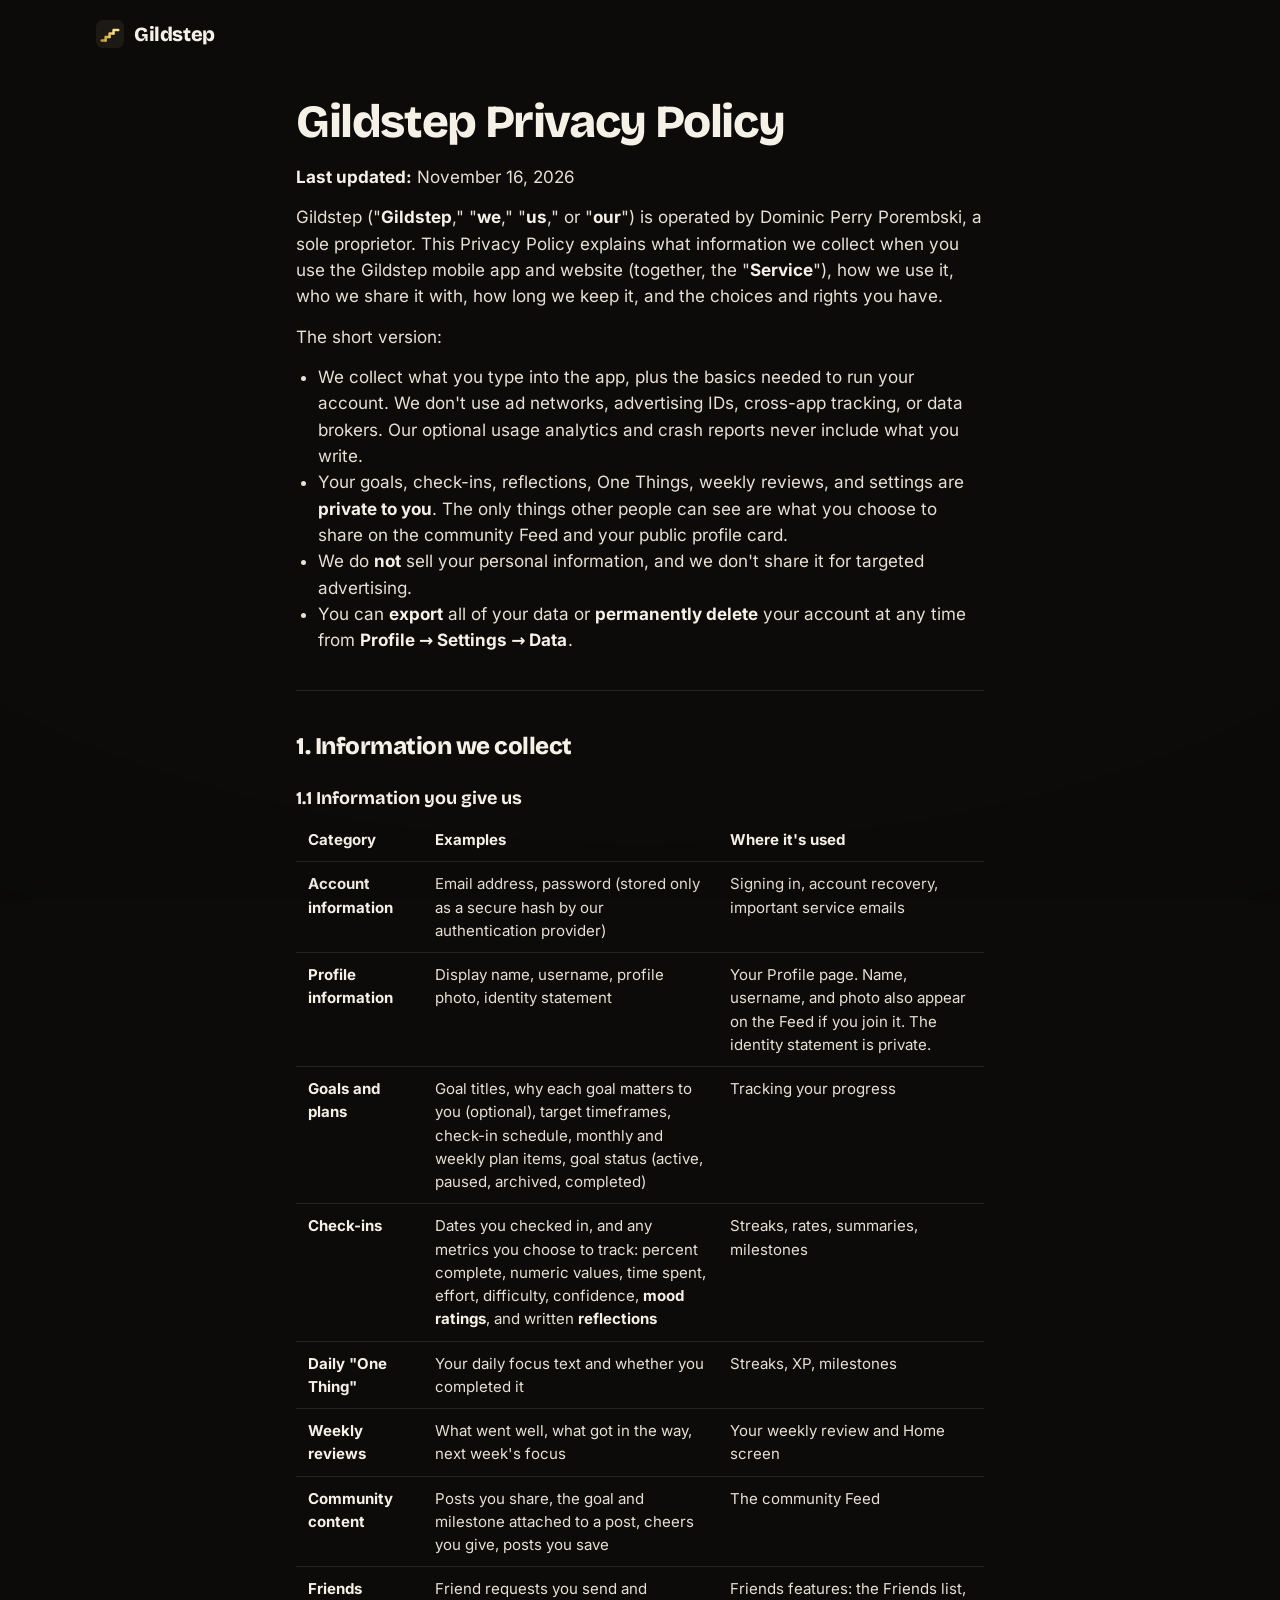
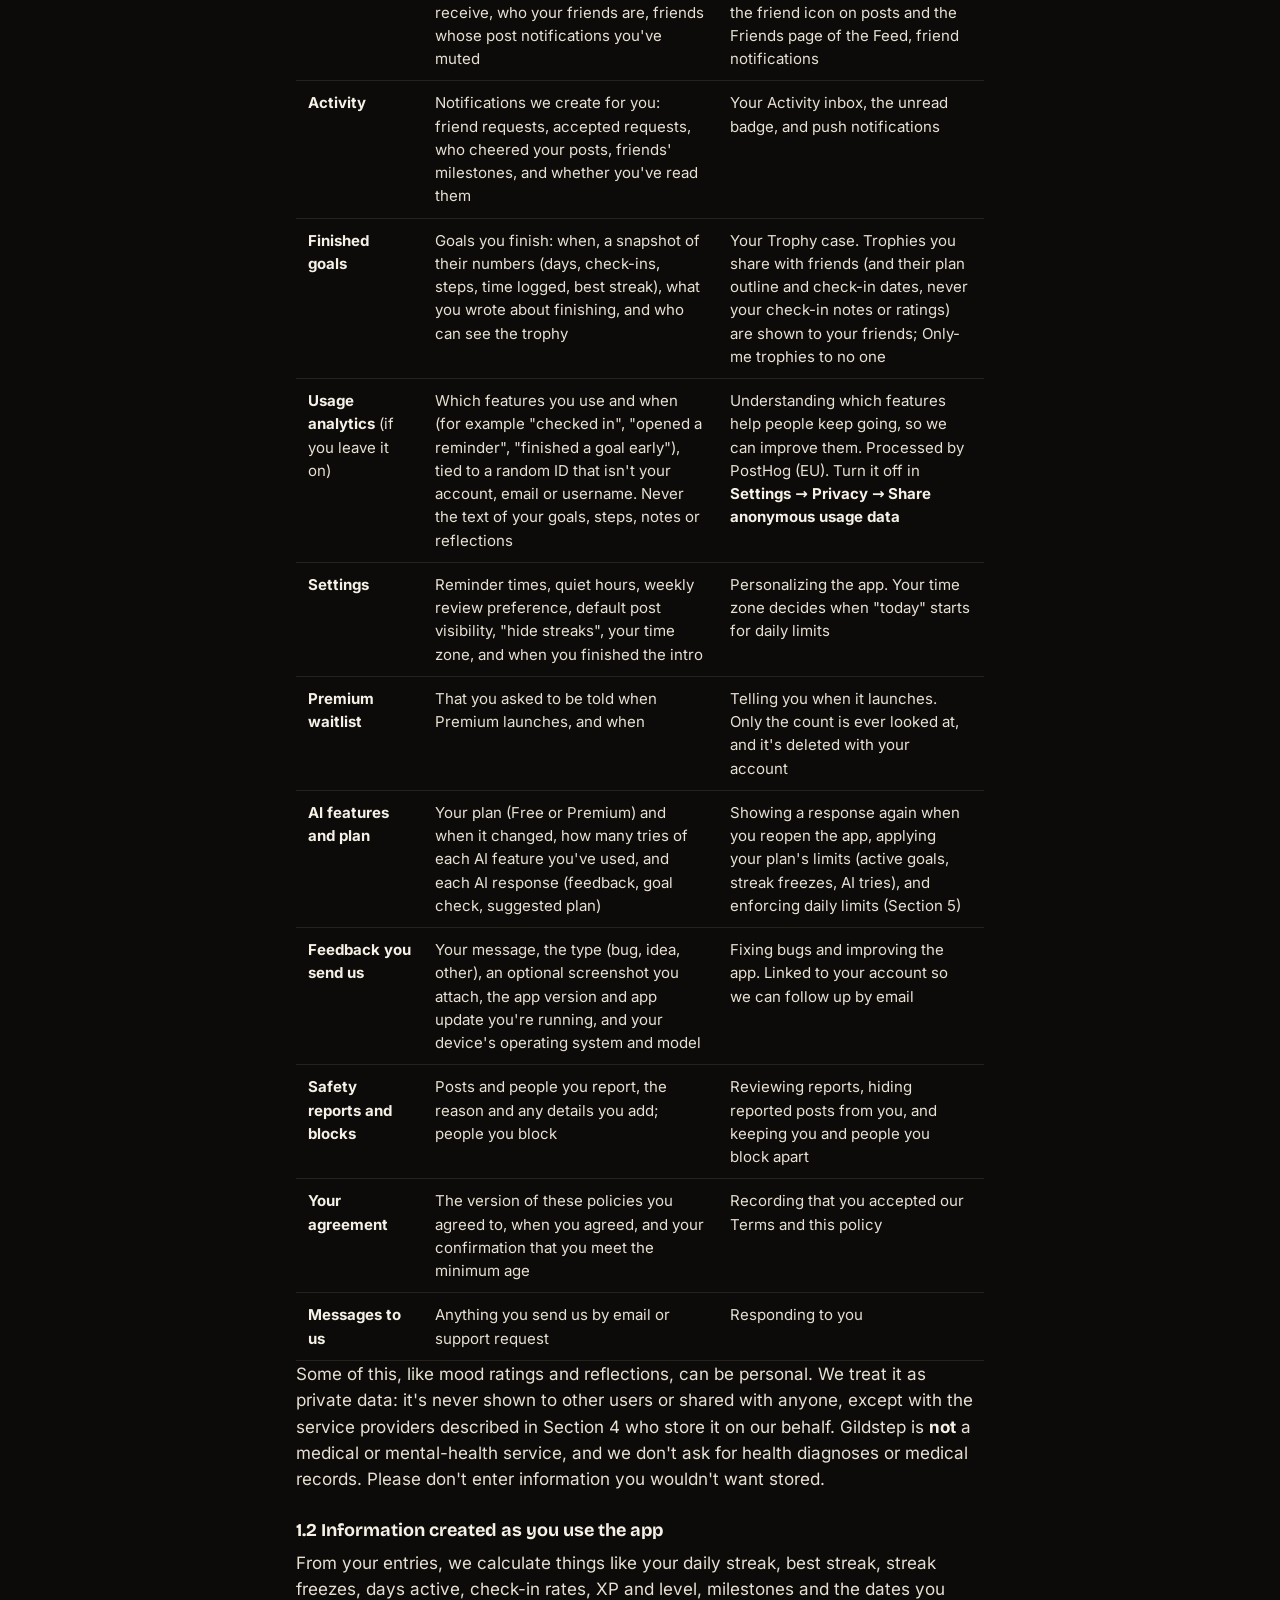
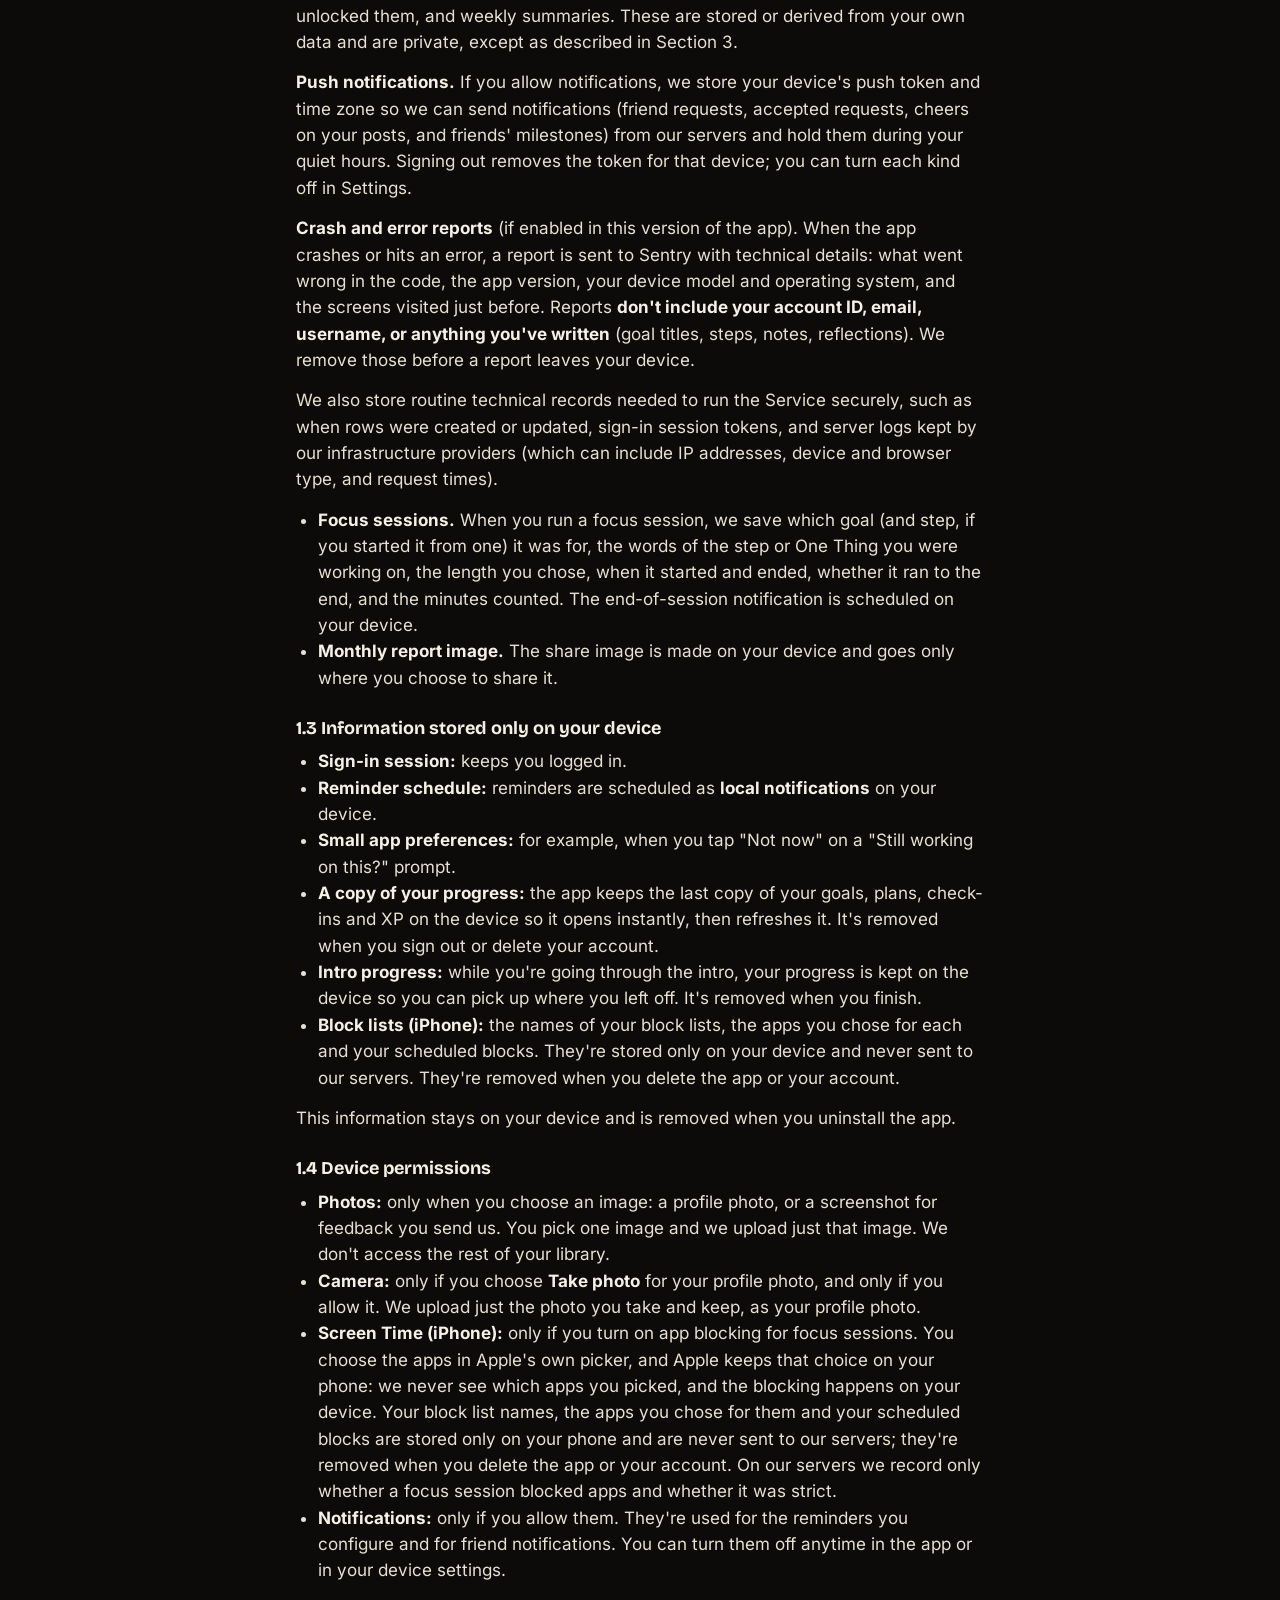
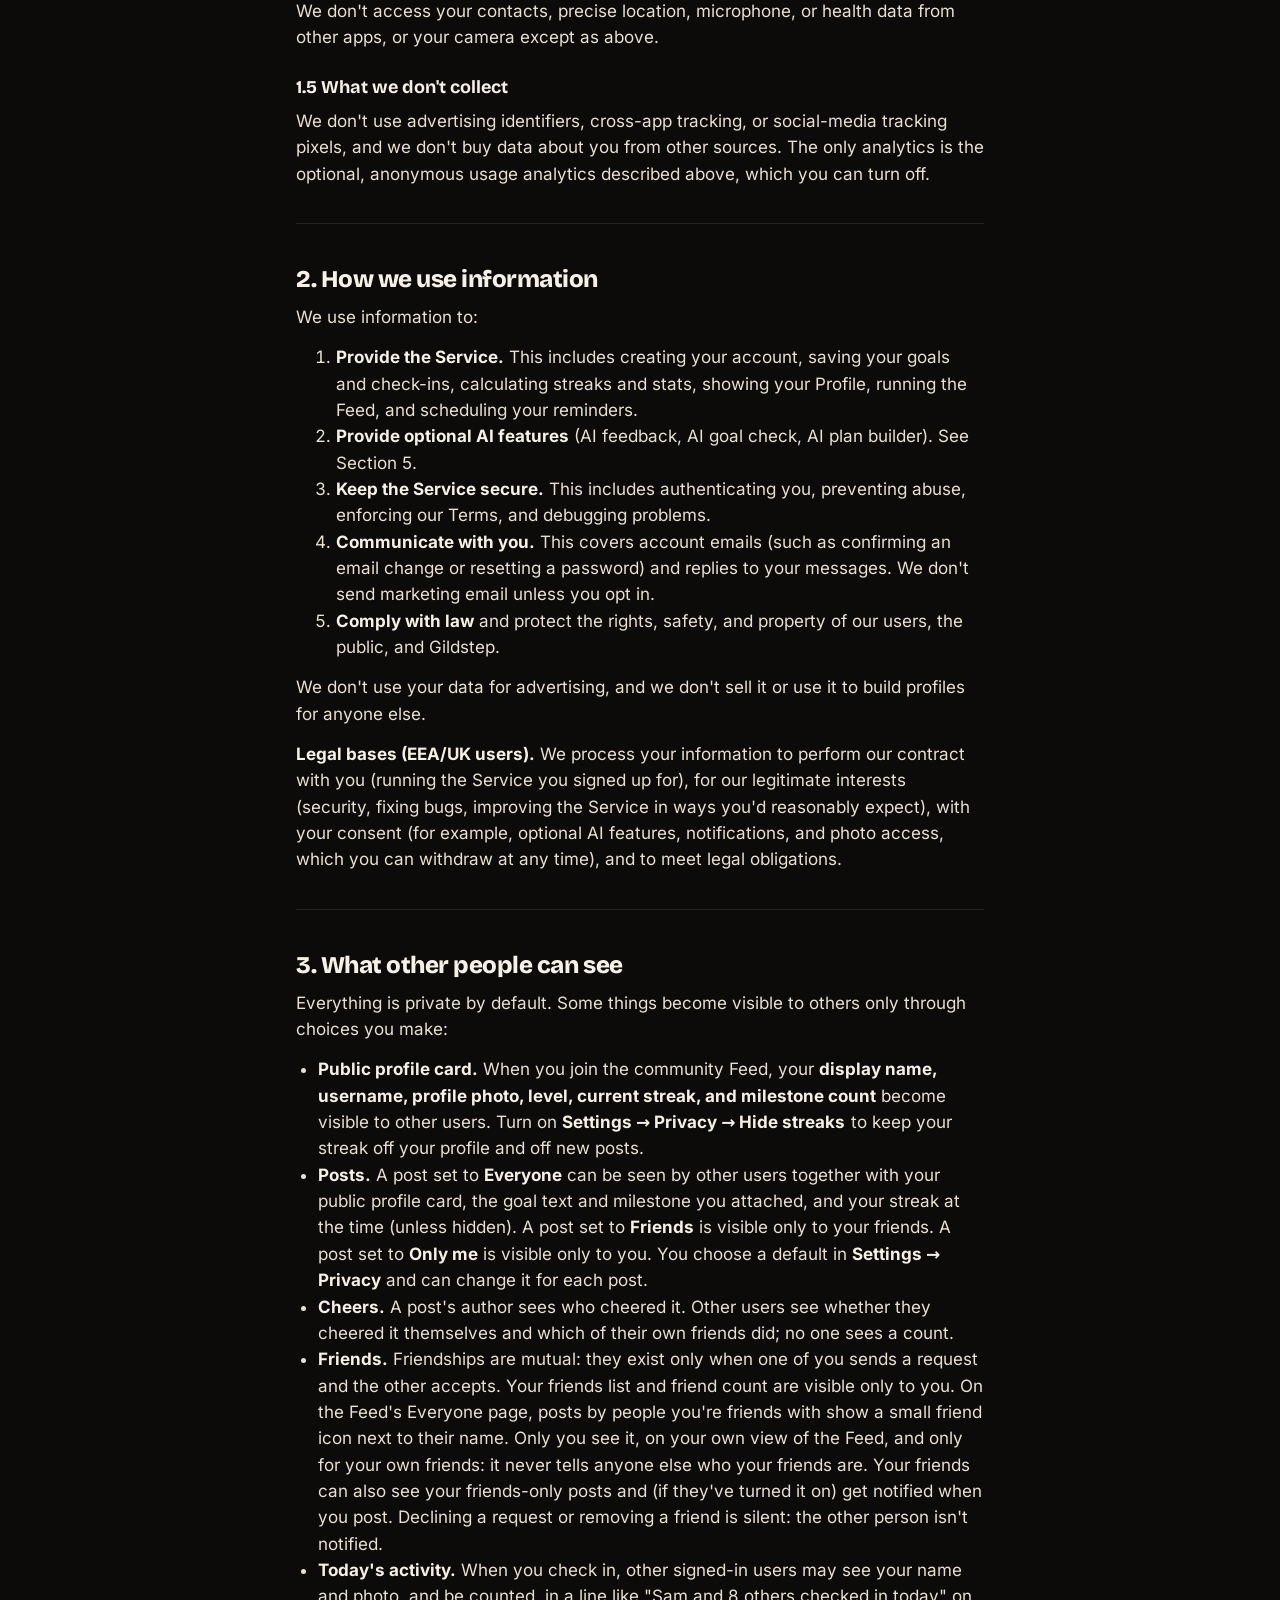
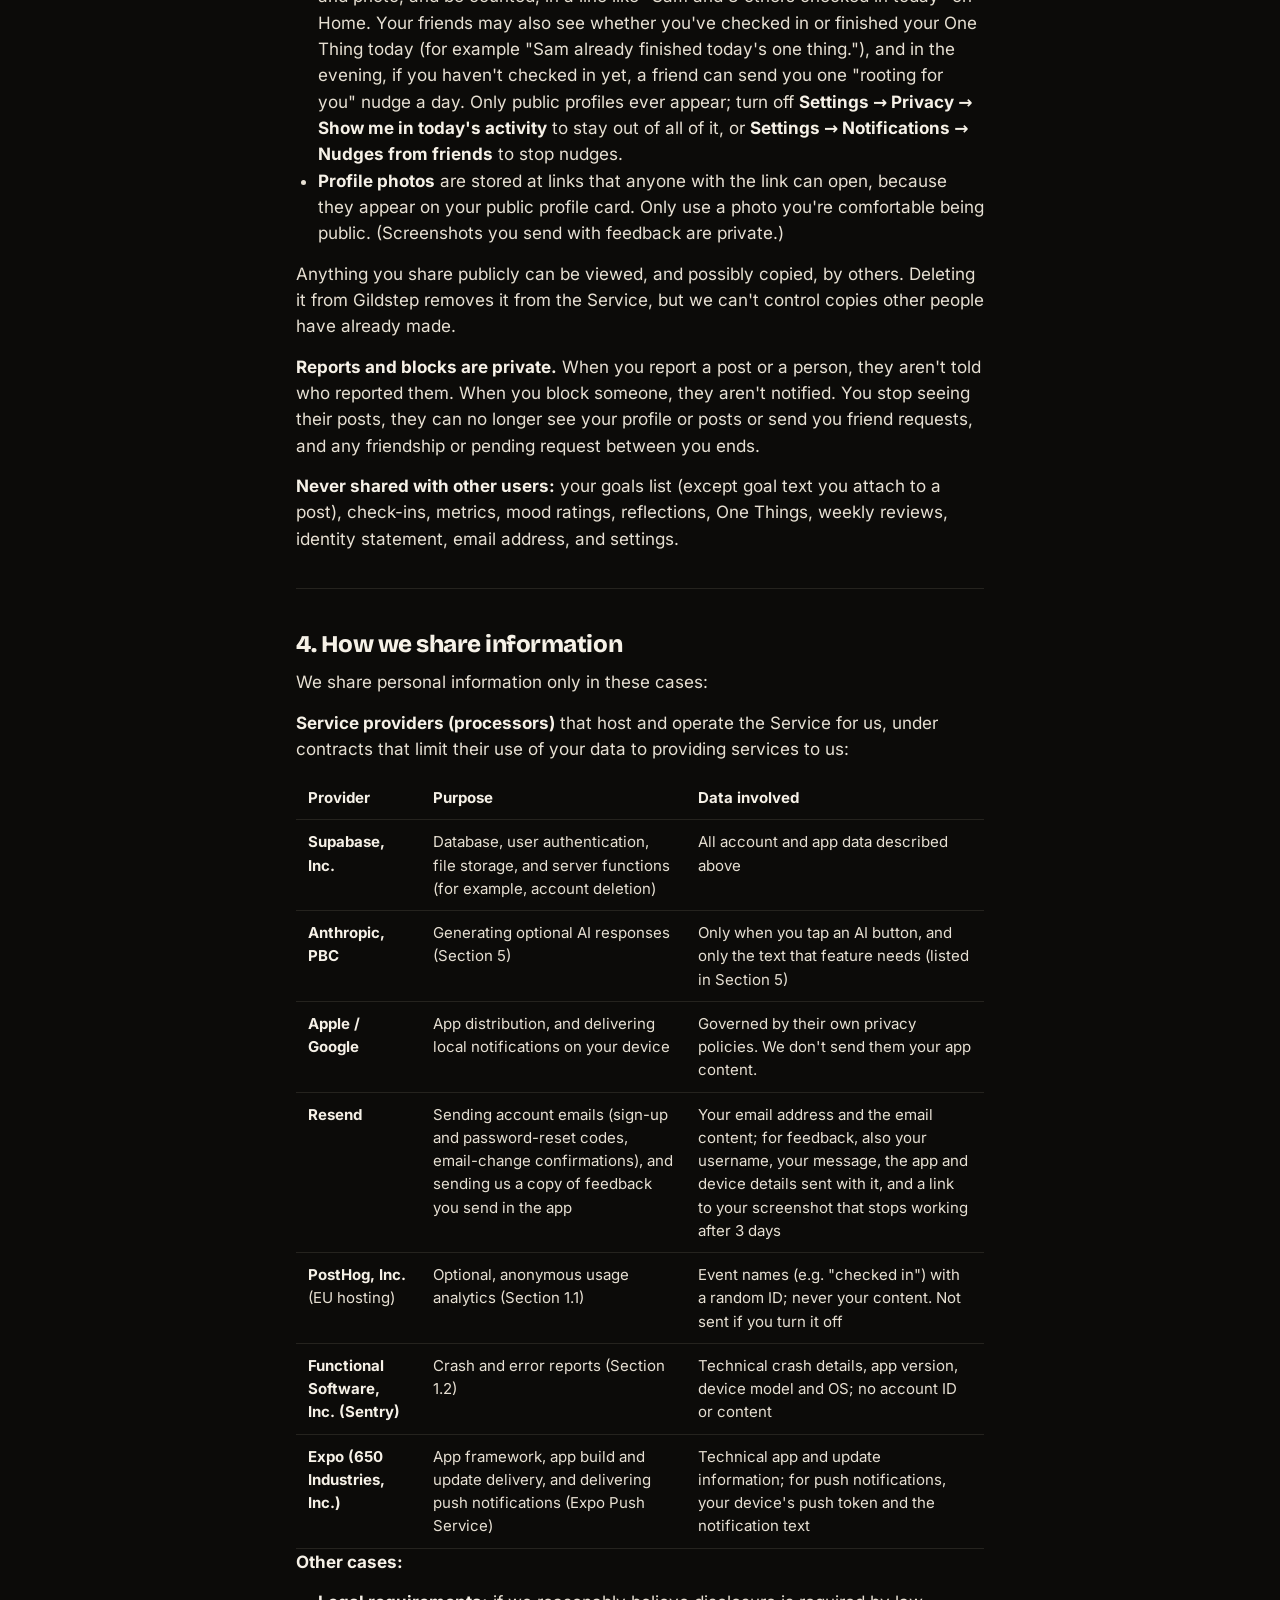
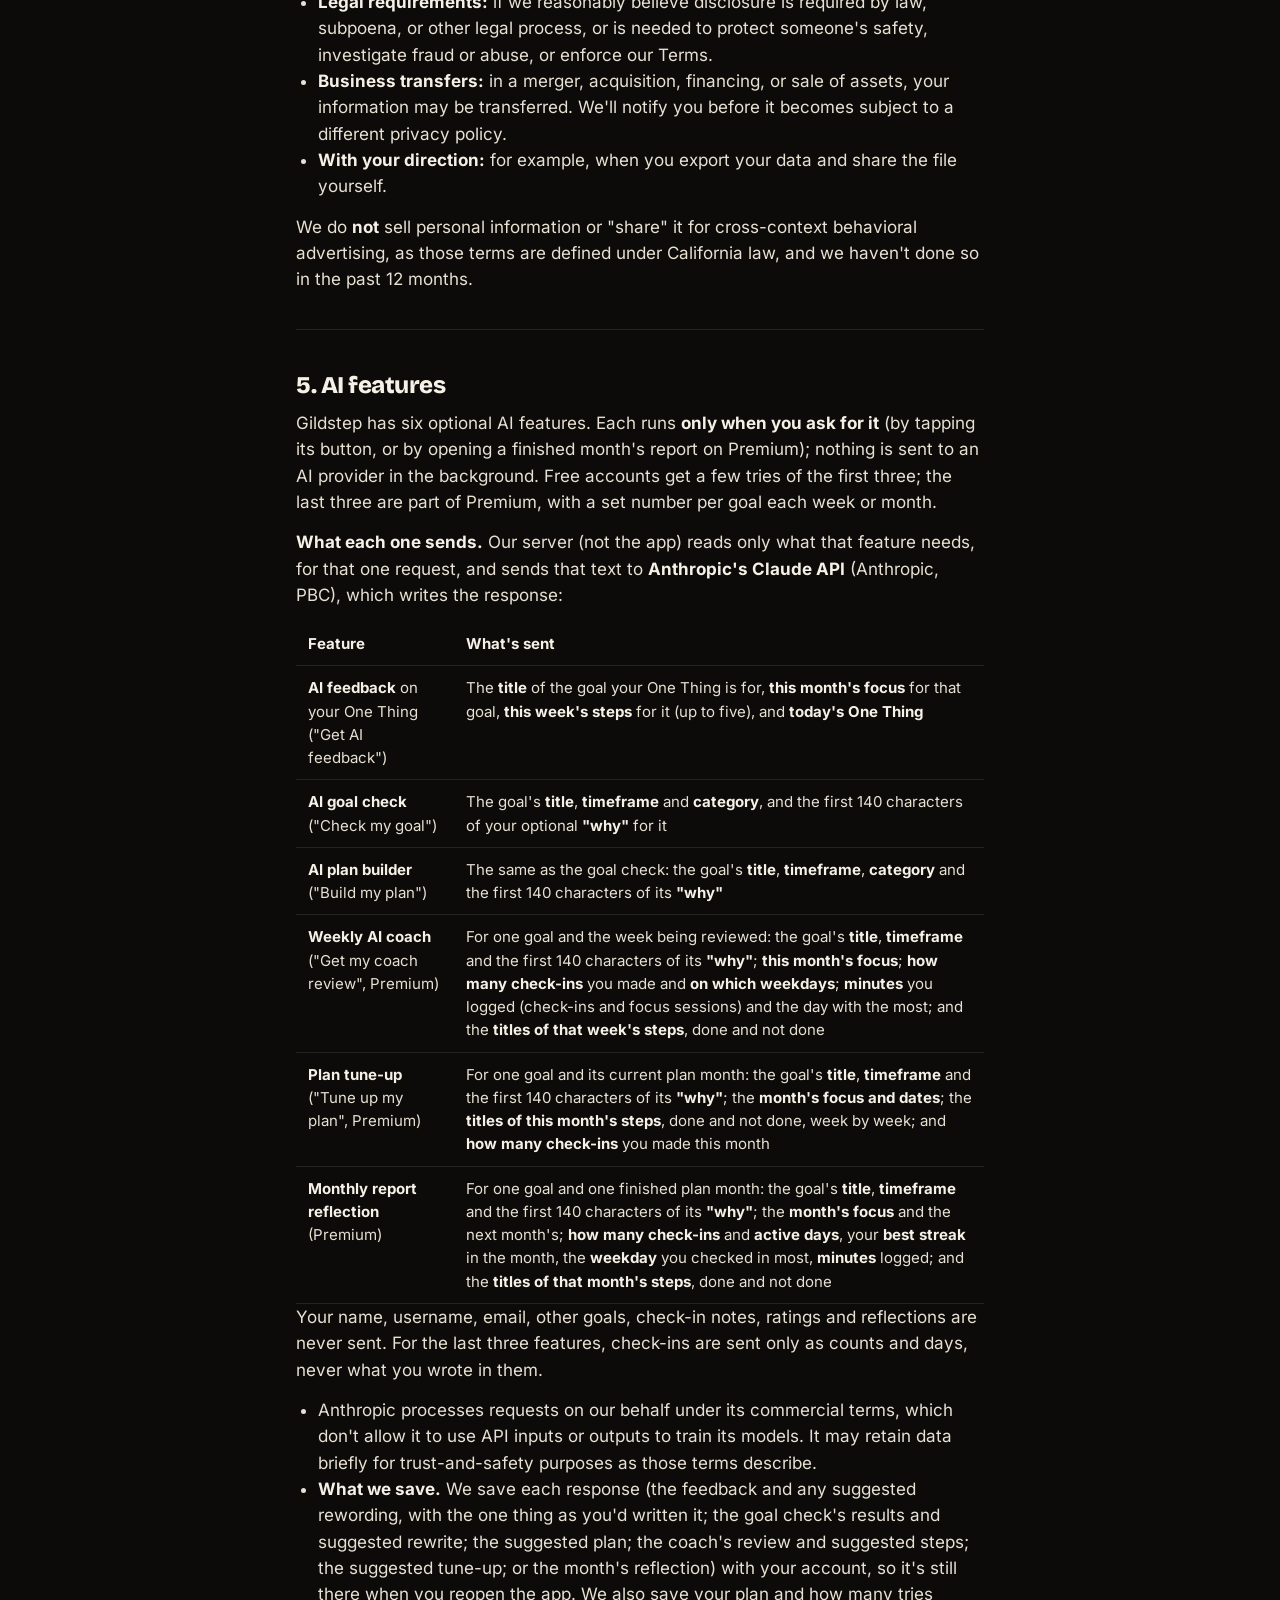
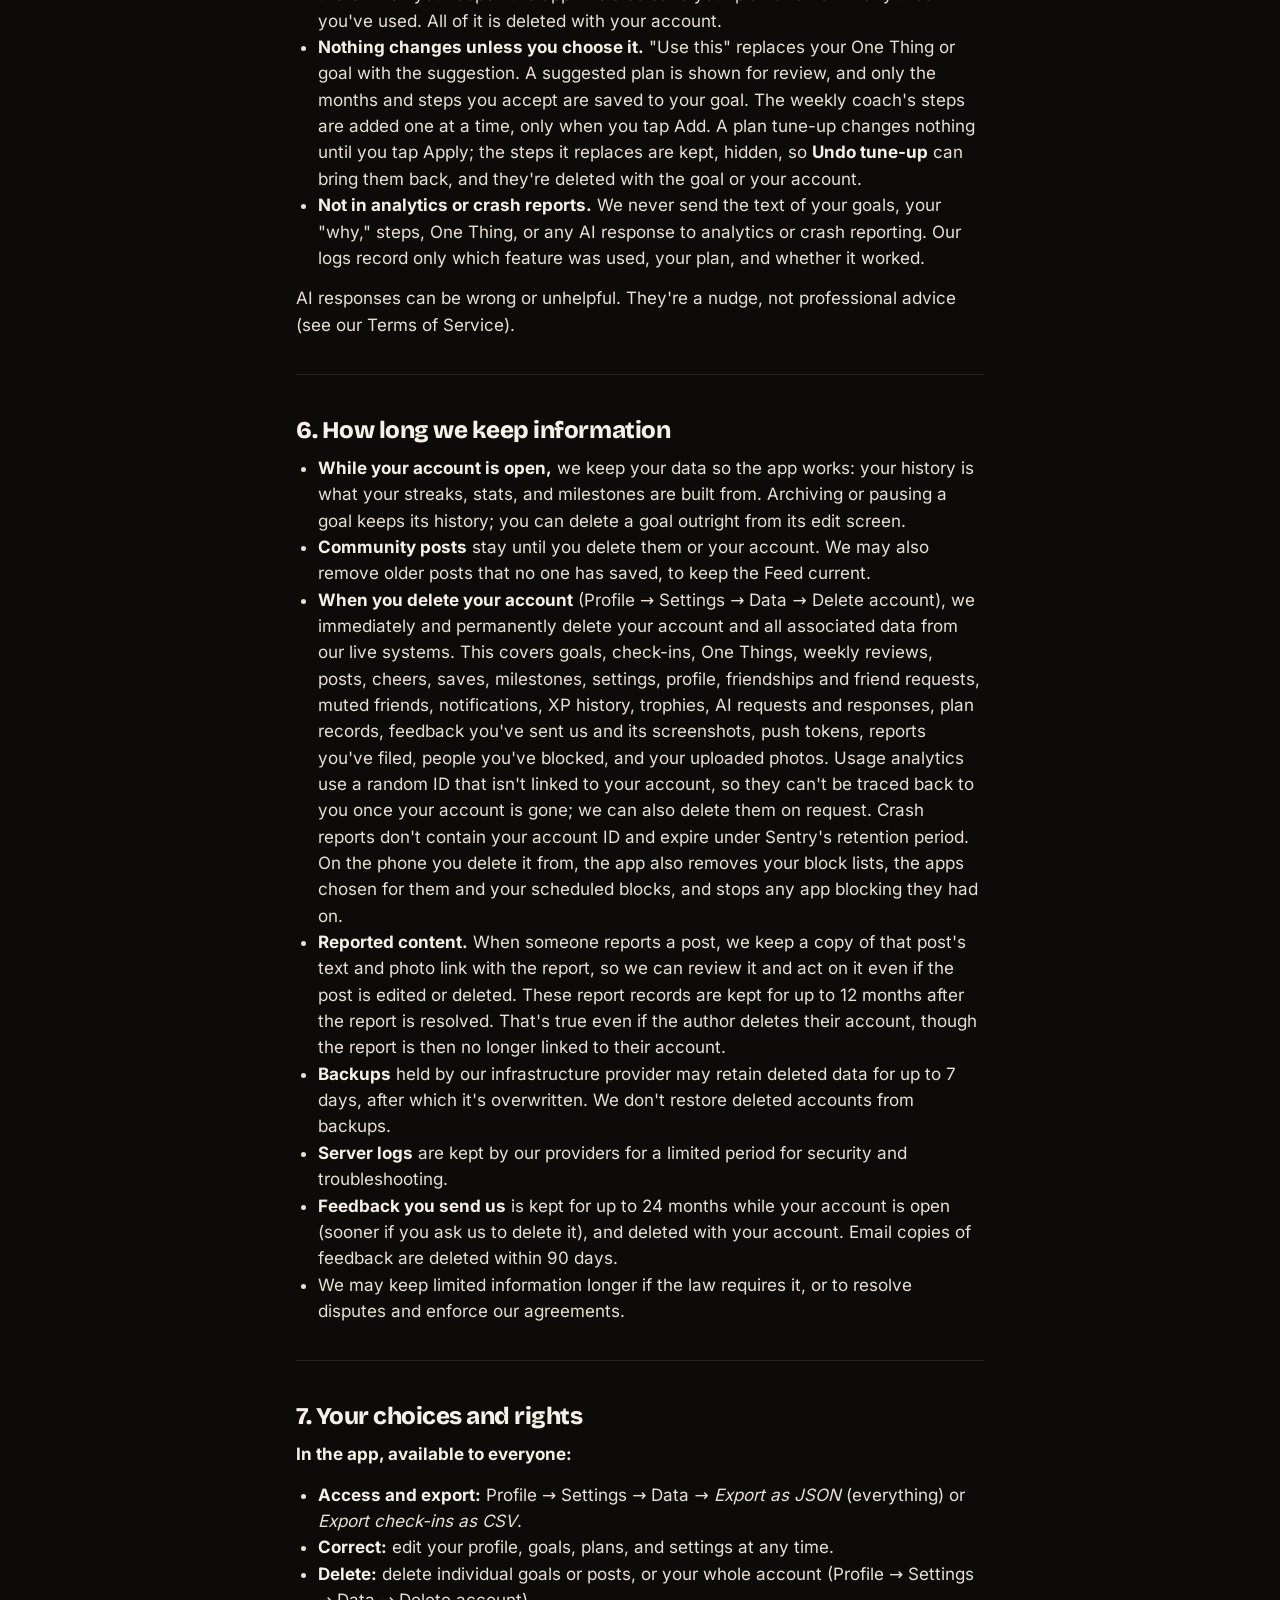
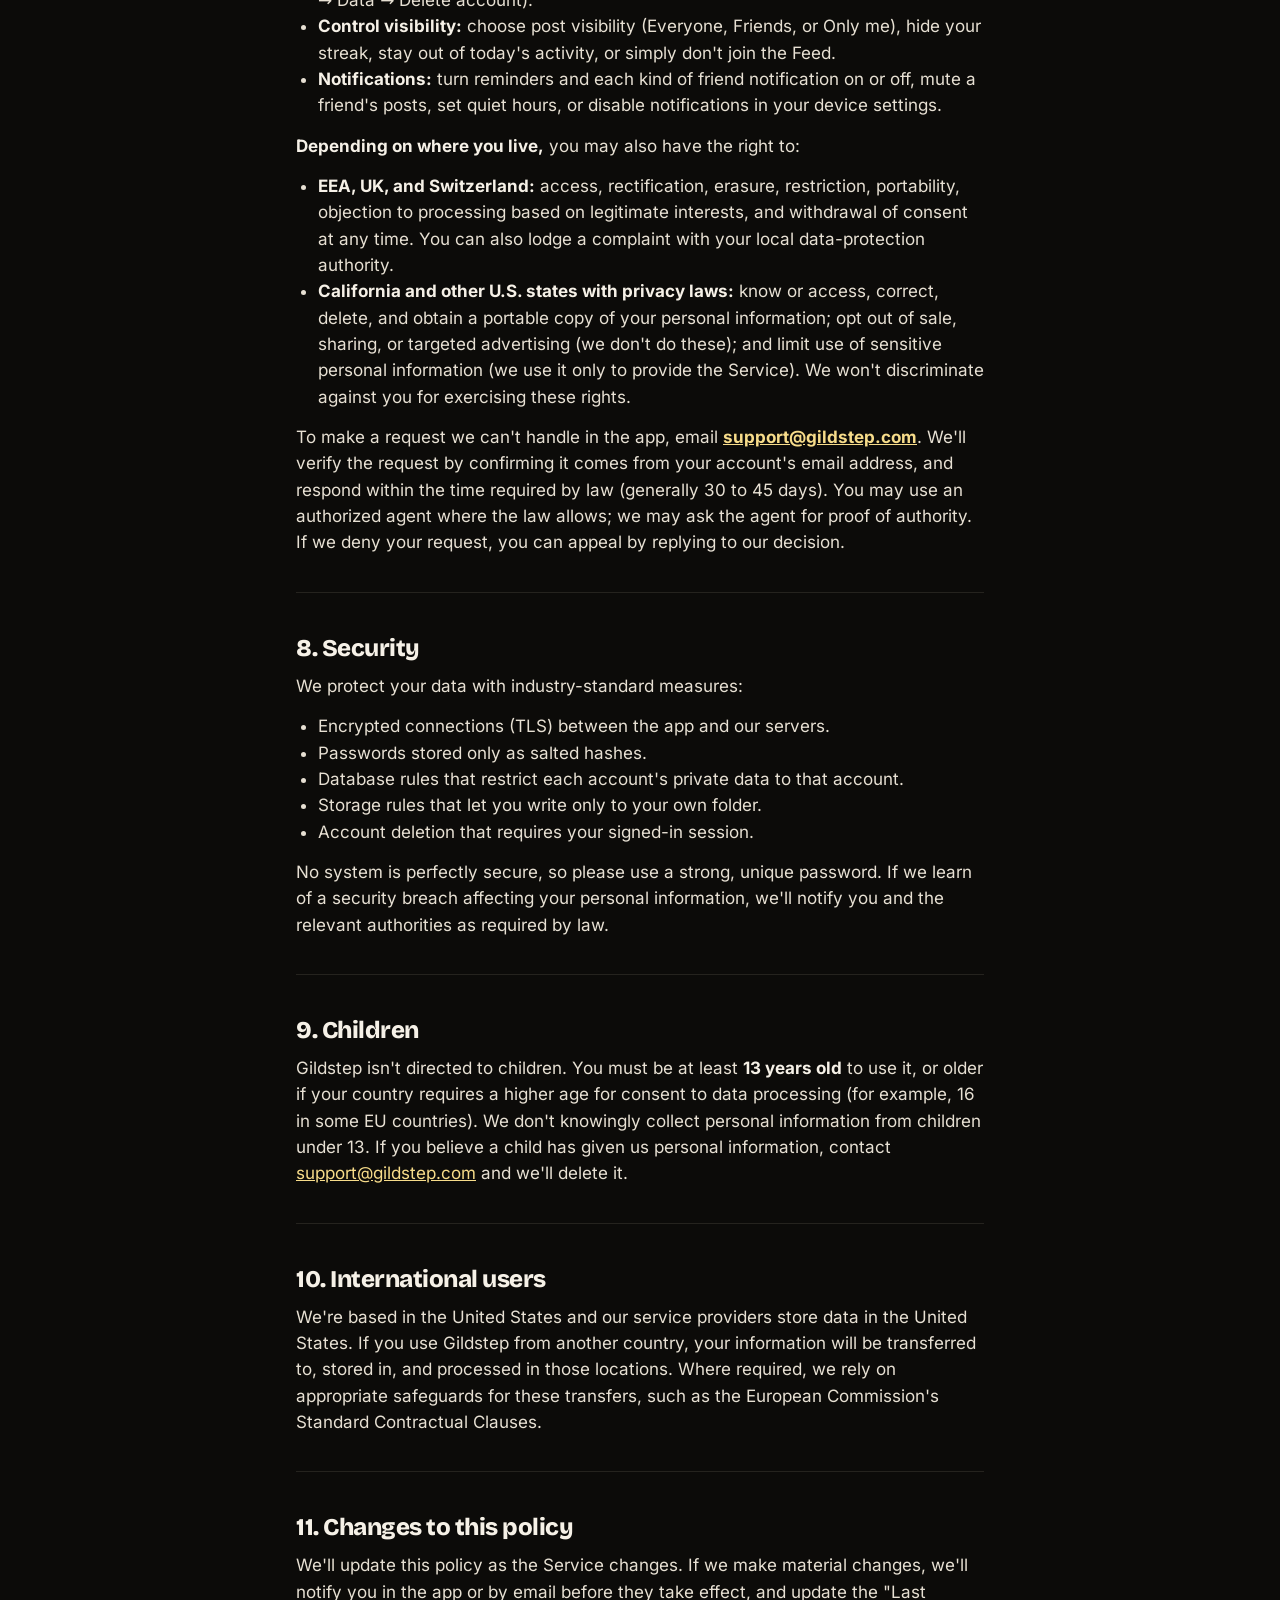
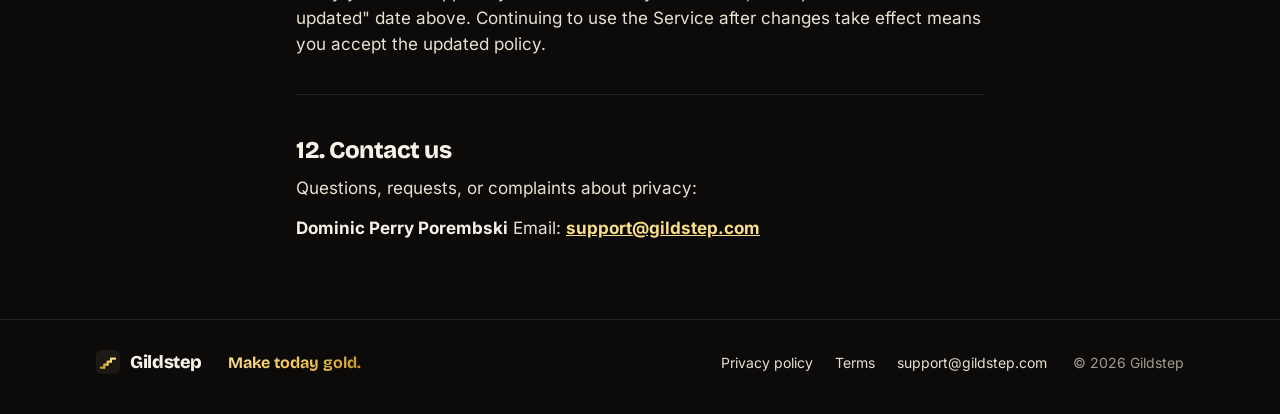
==== commit 3ddc2037: "Privacy policy (Nov 16, 2026): feedback emails, the app update in feedback, email copies deleted wit" ====
--- a/privacy/index.html
+++ b/privacy/index.html
@@ -34,7 +34,7 @@
 <header class="wrap top"><a class="brand" href="/" aria-label="Gildstep home"><svg class="mark full" viewBox="0 0 64 64" aria-hidden="true"><rect width="64" height="64" rx="15"/><path class="s1" d="M13 47H22"/><path class="s2" d="M22 47V39H31"/><path class="s3" d="M31 39V31H40"/><path class="s4" d="M40 31V23H51"/></svg><span>Gildstep</span></a></header>
 <main class="wrap page">
 <h1>Gildstep Privacy Policy</h1>
-<p><strong>Last updated:</strong> November 2, 2026</p>
+<p><strong>Last updated:</strong> November 16, 2026</p>
 <p>Gildstep (&quot;<strong>Gildstep</strong>,&quot; &quot;<strong>we</strong>,&quot; &quot;<strong>us</strong>,&quot; or &quot;<strong>our</strong>&quot;) is operated by Dominic Perry Porembski, a sole proprietor. This Privacy Policy explains what information we collect when you use the Gildstep mobile app and website (together, the &quot;<strong>Service</strong>&quot;), how we use it, who we share it with, how long we keep it, and the choices and rights you have.</p>
 <p>The short version:</p>
 <ul>
@@ -126,7 +126,7 @@
 </tr>
 <tr>
 <td><strong>Feedback you send us</strong></td>
-<td>Your message, the type (bug, idea, other), an optional screenshot you attach, the app version, and your device&#39;s operating system and model</td>
+<td>Your message, the type (bug, idea, other), an optional screenshot you attach, the app version and app update you&#39;re running, and your device&#39;s operating system and model</td>
 <td>Fixing bugs and improving the app. Linked to your account so we can follow up by email</td>
 </tr>
 <tr>
@@ -230,8 +230,8 @@
 </tr>
 <tr>
 <td><strong>Resend</strong></td>
-<td>Sending account emails (sign-up and password-reset codes, email-change confirmations)</td>
-<td>Your email address and the email content</td>
+<td>Sending account emails (sign-up and password-reset codes, email-change confirmations), and sending us a copy of feedback you send in the app</td>
+<td>Your email address and the email content; for feedback, also your username, your message, the app and device details sent with it, and a link to your screenshot that stops working after 3 days</td>
 </tr>
 <tr>
 <td><strong>PostHog, Inc.</strong> (EU hosting)</td>
@@ -309,7 +309,7 @@
 <li><strong>Reported content.</strong> When someone reports a post, we keep a copy of that post&#39;s text and photo link with the report, so we can review it and act on it even if the post is edited or deleted. These report records are kept for up to 12 months after the report is resolved. That&#39;s true even if the author deletes their account, though the report is then no longer linked to their account.</li>
 <li><strong>Backups</strong> held by our infrastructure provider may retain deleted data for up to 7 days, after which it&#39;s overwritten. We don&#39;t restore deleted accounts from backups.</li>
 <li><strong>Server logs</strong> are kept by our providers for a limited period for security and troubleshooting.</li>
-<li><strong>Feedback you send us</strong> is kept for up to 24 months while your account is open (sooner if you ask us to delete it), and deleted with your account.</li>
+<li><strong>Feedback you send us</strong> is kept for up to 24 months while your account is open (sooner if you ask us to delete it), and deleted with your account. Email copies of feedback are deleted within 90 days.</li>
 <li>We may keep limited information longer if the law requires it, or to resolve disputes and enforce our agreements.</li>
 </ul>
 <hr>
--- a/styles.css
+++ b/styles.css
@@ -1,27 +1,37 @@
 /* gildstep.com. The app's own tokens (mobile/src/theme): warm near-black
    surfaces, gold only where something is earned or asked for, ember for
-   streaks, a goal's own color for its plan and chart. Bricolage Grotesque
-   for headings and Inter for everything else, as in the app. No inline
-   styles anywhere: the pages' Content Security Policy forbids them. */
+   streaks. Bricolage Grotesque for headings and Inter for everything else,
+   as in the app. No inline styles anywhere: the pages' Content Security
+   Policy forbids them. */
 
 /* One file per weight, as in the app: no variable fonts (some browsers
    draw those at their thinnest). Cut down to the characters the site uses. */
 @font-face { font-family: "Bricolage"; src: url("/fonts/bricolage-800.woff2") format("woff2"); font-weight: 800; font-display: swap; }
 @font-face { font-family: "Bricolage"; src: url("/fonts/bricolage-700.woff2") format("woff2"); font-weight: 700; font-display: swap; }
 @font-face { font-family: "Inter"; src: url("/fonts/inter-400.woff2") format("woff2"); font-weight: 400; font-display: swap; }
+@font-face { font-family: "Inter"; src: url("/fonts/inter-500.woff2") format("woff2"); font-weight: 500; font-display: swap; }
 @font-face { font-family: "Inter"; src: url("/fonts/inter-600.woff2") format("woff2"); font-weight: 600; font-display: swap; }
 @font-face { font-family: "Inter"; src: url("/fonts/inter-700.woff2") format("woff2"); font-weight: 700; font-display: swap; }
 
 :root {
   --bg: #0c0b09; --s1: #15130f; --s2: #1d1a15; --s3: #25211a; --s4: #2e2920;
-  --ink: #f6f1e7; --ink2: #bdb5a6; --ink3: #9e9688; --quiet: #857d70; --mute: #8a8172;
+  /* Text: headings in --ink, everything you read in --text (a warm
+     off-white just under it), and the faded --ink3 only for captions and
+     fine print. All pass WCAG AA on every surface here. */
+  --ink: #f6f1e7; --text: #e7e0d3; --ink2: #bdb5a6; --ink3: #a39b8d; --quiet: #8f8779;
   --gold: #f2c65a; --gold-l: #f7dc8a; --gold-d: #b8862b; --on-gold: #1a1405;
   --ember: #ff7a2f; --ember-l: #ffb347; --ember-d: #e8331c;
-  --fit: #e8834a; --learn: #5b8def; --ok: #5bd98c; --bad: #ff7a7a;
+  --ok: #5bd98c; --bad: #ff7a7a;
   --line: rgba(255, 240, 210, 0.1); --line-s: rgba(255, 240, 210, 0.06); --line-x: rgba(255, 240, 210, 0.18);
-  --gold-btn: linear-gradient(180deg, #f6d880, #e7b94b);
-  --gold-metal: linear-gradient(135deg, #f7dc8a, #e6b94a 55%, #b8862b);
-  --out: cubic-bezier(0.23, 1, 0.32, 1); --pop: cubic-bezier(0.34, 1.56, 0.64, 1); --io: cubic-bezier(0.77, 0, 0.175, 1);
+  /* The app's primary button and its metal. */
+  --gold-btn: linear-gradient(180deg, #f3d37a, #e2b444 50%, #c9982f);
+  --gold-metal: linear-gradient(135deg, #f7dc8a, #e6b94a 50%, #b8862b);
+  /* A card: a shade lighter at the top, a fine highlight on its top edge
+     (the app's raised surfaces), and a soft shadow under it. */
+  --card: linear-gradient(180deg, #1a1712, #141210);
+  --edge: inset 0 1px 0 rgba(255, 244, 220, 0.09);
+  --lift: 0 28px 56px -28px rgba(0, 0, 0, 0.8), 0 2px 6px rgba(0, 0, 0, 0.3);
+  --out: cubic-bezier(0.23, 1, 0.32, 1); --pop: cubic-bezier(0.34, 1.56, 0.64, 1); --io: cubic-bezier(0.77, 0, 0.175, 1); --move: cubic-bezier(0.65, 0, 0.35, 1);
   --disp: "Bricolage", "Inter", system-ui, sans-serif;
   --body: "Inter", system-ui, -apple-system, "Segoe UI", sans-serif;
   /* One rhythm: every section is padded by this, top and bottom. */
@@ -33,14 +43,23 @@
 [hidden] { display: none !important; }
 html { -webkit-text-size-adjust: 100%; scroll-padding-top: 88px; }
 body {
-  margin: 0; background: var(--bg); color: var(--ink);
+  margin: 0; background: var(--bg); color: var(--text);
   font: 400 17px/1.55 var(--body); -webkit-font-smoothing: antialiased; overflow-x: hidden; overflow-x: clip;
+}
+/* Depth, on tablets and wider: a gentle shading toward the edges of the
+   screen. Still, and it takes no click. The page background itself is one
+   flat color with soft gold light over it: no grain or noise anywhere. */
+@media (min-width: 768px) {
+  body::before {
+    content: ""; position: fixed; inset: 0; z-index: 40; pointer-events: none;
+    background: radial-gradient(130% 100% at 50% 38%, rgba(0, 0, 0, 0) 55%, rgba(0, 0, 0, 0.0166) 60%, rgba(0, 0, 0, 0.0438) 65%, rgba(0, 0, 0, 0.0773) 70%, rgba(0, 0, 0, 0.1157) 75%, rgba(0, 0, 0, 0.1581) 80%, rgba(0, 0, 0, 0.2041) 85%, rgba(0, 0, 0, 0.2532) 90%, rgba(0, 0, 0, 0.3053) 95%, rgba(0, 0, 0, 0.36) 100%);
+  }
 }
 h1, h2, h3, p, ul, figure { margin: 0; }
 ul { padding: 0; list-style: none; }
 a { color: var(--gold-l); }
 button { font: inherit; color: inherit; }
-a:focus-visible, button:focus-visible, input:focus-visible, [tabindex]:focus-visible { outline: 2px solid var(--gold-l); outline-offset: 3px; }
+a:focus-visible, button:focus-visible, input:focus-visible, summary:focus-visible, [tabindex]:focus-visible { outline: 2px solid var(--gold-l); outline-offset: 3px; }
 ::selection { background: rgba(242, 198, 90, 0.3); }
 .sprite { position: absolute; width: 0; height: 0; overflow: hidden; }
 .sr { position: absolute; width: 1px; height: 1px; overflow: hidden; clip-path: inset(50%); white-space: nowrap; }
@@ -56,29 +75,31 @@
 html.cta-store [data-mode]:not([data-mode~="store"]) { display: none !important; }
 
 /* ───────────── Type ───────────── */
-h1, h2, h3 { font-family: var(--disp); font-weight: 800; text-wrap: balance; }
+h1, h2, h3 { font-family: var(--disp); font-weight: 800; text-wrap: balance; color: var(--ink); }
 h2 { font-size: clamp(34px, 4.8vw, 62px); line-height: 1.02; letter-spacing: -0.035em; margin-bottom: 22px; }
 .kicker { color: var(--gold); font-weight: 700; font-size: 12.5px; letter-spacing: 0.14em; text-transform: uppercase; margin-bottom: 18px; }
-.lede { color: var(--ink2); font-size: clamp(18px, 2.1vw, 22px); line-height: 1.45; }
-.body { color: var(--ink2); font-size: clamp(17px, 1.4vw, 19px); line-height: 1.55; max-width: 31em; text-wrap: pretty; }
+.lede { color: var(--text); font-size: clamp(18px, 2.1vw, 22px); line-height: 1.45; }
+.body { color: var(--text); font-size: clamp(17px, 1.4vw, 19px); line-height: 1.55; max-width: 31em; text-wrap: pretty; }
 .fine { color: var(--ink3); font-size: 14.5px; line-height: 1.5; max-width: 38em; text-wrap: pretty; }
 .center { text-align: center; margin-left: auto; margin-right: auto; }
 .gold-text { background: linear-gradient(100deg, #f7dc8a, #f2c65a 55%, #c9982f); -webkit-background-clip: text; background-clip: text; color: transparent; }
 
 /* ───────────── Buttons and the waitlist field ─────────────
-   The field is the One Thing input from the app: a dark pill with a soft
-   gold edge and the gold action inside it. */
+   The app's primary button: its gold, with the light catching the top
+   edge. The field is the One Thing input from the app: a dark pill with a
+   soft gold edge and the gold action inside it. */
 .btn {
   display: inline-flex; align-items: center; justify-content: center; min-height: 52px; padding: 0 26px; border: 0; border-radius: 999px;
-  background: var(--gold-btn); color: var(--on-gold); font: 600 17px/1 var(--body); text-decoration: none; cursor: pointer; white-space: nowrap;
+  background: var(--gold-btn); box-shadow: inset 0 1px 0 rgba(255, 248, 225, 0.55), 0 8px 24px -10px rgba(242, 198, 90, 0.5);
+  color: var(--on-gold); font: 600 17px/1 var(--body); text-decoration: none; cursor: pointer; white-space: nowrap;
   transition: transform 0.12s var(--out), filter 0.15s ease;
 }
-.btn:hover { filter: brightness(1.06); }
+.btn:hover { filter: brightness(1.07); }
 .btn:active { transform: scale(0.97); }
 .btn[disabled] { opacity: 0.6; cursor: default; }
 .btn-sm { min-height: 40px; padding: 0 18px; font-size: 15px; }
 .btn-lg { min-height: 56px; padding: 0 34px; align-self: center; }
-.btn.secondary { background: var(--s2); color: var(--ink); border: 1px solid var(--line); }
+.btn.secondary { background: var(--s2); box-shadow: var(--edge); color: var(--ink); border: 1px solid var(--line); }
 .cta { display: flex; flex-direction: column; gap: 12px; max-width: 480px; position: relative; }
 .form { display: flex; flex-direction: column; gap: 10px; }
 .form input[type="email"] {
@@ -88,7 +109,7 @@
 .form input::placeholder { color: var(--quiet); }
 .form input[type="email"]:focus-visible { outline: 0; border-color: var(--gold); }
 @media (min-width: 480px) {
-  .form { flex-direction: row; gap: 0; padding: 5px; border-radius: 999px; background: #0f0d0a; border: 1.5px solid rgba(233, 185, 73, 0.4); box-shadow: 0 0 0 4px rgba(242, 198, 90, 0.07); transition: border-color 0.2s ease; }
+  .form { flex-direction: row; gap: 0; padding: 5px; border-radius: 999px; background: #0f0d0a; border: 1.5px solid rgba(233, 185, 73, 0.4); box-shadow: 0 0 0 4px rgba(242, 198, 90, 0.07), 0 18px 50px -18px rgba(242, 198, 90, 0.28); transition: border-color 0.2s ease; }
   .form:focus-within { border-color: var(--gold); }
   .form input[type="email"] { flex: 1; min-height: 46px; border: 0; background: none; box-shadow: none; padding: 0 12px 0 18px; }
   .form .btn { min-height: 46px; padding: 0 22px; }
@@ -104,14 +125,15 @@
 
 /* ───────────── The mark: four steps, gilded one at a time ─────────────
    The logo is the page's progress. Each step you reach turns gold, in the
-   corner and beside each beat; the last one turns when the goal is finished. */
+   corner and beside each step's label; the last one turns when the goal
+   is finished. */
 .mark { width: 28px; height: 28px; flex: none; }
 .mark rect { fill: var(--s2); }
 .mark path { fill: none; stroke-width: 5.5; stroke-linecap: round; stroke-linejoin: round; transition: stroke 0.7s var(--out); }
 .mark .s1 { stroke: #c99a3a; } .mark .s2 { stroke: #dcb04a; } .mark .s3 { stroke: #ecc869; } .mark .s4 { stroke: #f7dc8a; }
 .climbing .mark:not(.full) path:not(.lit) { stroke: #5c4d2b; }
-.mark.sm { width: 24px; height: 24px; }
-.step { display: flex; align-items: center; gap: 10px; font-weight: 400; font-size: 14.5px; color: var(--ink2); }
+.mark.sm { width: 28px; height: 28px; }
+.step { display: flex; align-items: center; gap: 10px; font-weight: 400; font-size: 15px; color: var(--text); }
 .step b { font-weight: 700; color: var(--gold); }
 
 /* ───────────── Navigation: the app's floating capsule ───────────── */
@@ -120,82 +142,108 @@
   position: fixed; top: 14px; left: 50%; transform: translateX(-50%); z-index: 60; display: flex; align-items: center; justify-content: space-between; gap: 6px;
   width: max-content; max-width: calc(100% - 24px); padding: 6px 6px 6px 10px; border-radius: 999px;
   background: rgba(21, 19, 15, 0.86); -webkit-backdrop-filter: blur(18px) saturate(1.3); backdrop-filter: blur(18px) saturate(1.3);
-  border: 1px solid var(--line); box-shadow: 0 12px 40px rgba(0, 0, 0, 0.45), inset 0 1px 0 rgba(255, 244, 220, 0.06);
+  border: 1px solid var(--line); box-shadow: 0 12px 40px rgba(0, 0, 0, 0.45), inset 0 1px 0 rgba(255, 244, 220, 0.08);
 }
 .nav-links { display: none; align-items: center; gap: 2px; margin: 0 10px 0 18px; }
 .nav-links a { padding: 9px 13px; border-radius: 999px; color: var(--ink2); text-decoration: none; font-weight: 400; font-size: 15px; transition: color 0.18s ease, background-color 0.18s ease; }
 .nav-links a:hover, .nav-links a.on { color: var(--ink); }
 .nav-links a.on { background: rgba(255, 240, 210, 0.07); }
+.nav .btn { box-shadow: inset 0 1px 0 rgba(255, 248, 225, 0.55); }
 @media (max-width: 899px) { .nav { width: calc(100% - 24px); } }
+/* a phone: a solid capsule, so nothing shows through it blurred */
+@media (max-width: 767px) { .nav { background: #15130f; -webkit-backdrop-filter: none; backdrop-filter: none; } }
 @media (min-width: 900px) { .nav-links { display: flex; } }
 
 /* ───────────── The iPhone and the app inside it ─────────────
-   Everything in a phone is drawn at the app's real size (390 × 844 points
-   in a 418 × 872 device) and scaled as one piece, so the screens stay true
-   to the app at any width. --pw is the phone's width in pixels. */
-.phone { --pw: 300; position: relative; flex: none; width: calc(var(--pw) * 1px); aspect-ratio: 418 / 872; }
+   Everything in a phone is drawn at the app's real size (393 × 852 points
+   in a 421 × 880 device) and scaled as one piece, so the screens stay true
+   to the app at any width. --pw is the phone's width in pixels. Every size,
+   color and weight below is the app's own (mobile/src): its spacing classes
+   resolve at 14 px per rem on the phone, which is where 10.5 and 3.5 come
+   from. Inside a screen, gold is the app's token gold (--g). */
+.phone { --pw: 300; position: relative; flex: none; width: calc(var(--pw) * 1px); aspect-ratio: 421 / 880; }
 .device {
-  position: absolute; top: 0; left: 0; width: 418px; height: 872px; transform-origin: 0 0; transform: scale(calc(var(--pw) / 418)); border-radius: 68px;
-  background: linear-gradient(145deg, #57503f, #201c16 28%, #0f0d0a 62%, #3d3729);
-  box-shadow: inset 0 0 0 1.5px rgba(255, 240, 210, 0.16), 0 0 0 1px #000, 0 50px 110px rgba(0, 0, 0, 0.6), 0 18px 36px rgba(0, 0, 0, 0.45);
+  position: absolute; top: 0; left: 0; width: 421px; height: 880px; transform-origin: 0 0; transform: scale(calc(var(--pw) / 421)); border-radius: 70px;
+  background: linear-gradient(145deg, #6a6250, #26221a 26%, #100e0b 60%, #453e2e);
+  box-shadow: inset 0 0 0 1.5px rgba(255, 240, 210, 0.2), 0 0 0 1px #000, 0 50px 110px rgba(0, 0, 0, 0.6), 0 18px 36px rgba(0, 0, 0, 0.45);
 }
 .device::before, .device::after { content: ""; position: absolute; width: 3.5px; background: #2a251c; }
 .device::before { left: -3.5px; top: 176px; height: 36px; border-radius: 2px 0 0 2px; box-shadow: 0 70px 0 #2a251c, 0 122px 0 #2a251c; }
 .device::after { right: -3.5px; top: 262px; height: 104px; border-radius: 0 2px 2px 0; }
-.screen { position: absolute; inset: 14px; border-radius: 55px; overflow: hidden; background: var(--bg); box-shadow: 0 0 0 5px #000; }
-.island { position: absolute; top: 26px; left: 50%; width: 118px; height: 34px; margin-left: -59px; border-radius: 20px; background: #000; }
+.screen { position: absolute; inset: 14px; border-radius: 56px; overflow: hidden; background: var(--bg); box-shadow: 0 0 0 5px #000; }
+.island { position: absolute; top: 25px; left: 50%; width: 126px; height: 37px; margin-left: -63px; border-radius: 20px; background: #000; }
 .shot-img { position: absolute; inset: 0; width: 100%; height: 100%; object-fit: cover; }
 
-.m { font-family: var(--body); font-size: 15px; line-height: 1.3; color: var(--ink); text-align: left; letter-spacing: -0.01em; }
+.m { --tint: #e8834a; --g: #e6b94a; font: 400 15px/20px var(--body); color: #f6f1e7; text-align: left; }
 .m svg { flex: none; display: block; }
 .m b { font-weight: 600; }
-.m small { display: block; font-size: 13px; color: var(--ink3); }
-.m-sb { height: 56px; display: flex; align-items: flex-end; justify-content: space-between; padding: 0 30px 9px 42px; font-size: 17px; }
-.m-sb svg { width: 56px; height: 14px; fill: currentColor; margin-bottom: 4px; }
-.m-between { display: flex; align-items: baseline; justify-content: space-between; gap: 12px; }
-.m-h1 { font: 800 21px/1.15 var(--disp); letter-spacing: -0.02em; }
-.m-h1.sm { font-size: 19px; }
-.m-h2 { font: 800 20px/1.15 var(--disp); letter-spacing: -0.02em; }
-.m-h2.big { font-size: 22px; }
-.m-meta { font-size: 13px; color: var(--ink3); white-space: nowrap; }
-.m-caps { font-weight: 700; font-size: 11px; letter-spacing: 0.14em; text-transform: uppercase; color: var(--mute); }
-.m-caps.cat { display: flex; align-items: center; gap: 8px; color: var(--fit); }
-.m-cat { display: grid; place-items: center; width: 38px; height: 38px; border-radius: 11px; background: rgba(232, 131, 74, 0.16); color: var(--fit); flex: none; }
-.m-cat svg { width: 20px; height: 20px; display: block; }
-.m-cat.sm { width: 22px; height: 22px; border-radius: 7px; }
-.m-cat.sm svg { width: 13px; height: 13px; }
-.m-cat.learn { background: rgba(91, 141, 239, 0.16); color: var(--learn); }
-.m-ico { display: grid; place-items: center; width: 38px; height: 38px; border-radius: 11px; background: rgba(232, 131, 74, 0.14); color: var(--fit); flex: none; }
-.m-ico svg { width: 20px; height: 20px; }
-
-/* the stats bar */
-.m-top { display: flex; align-items: center; gap: 12px; padding: 6px 18px 0; }
-.m-av { width: 56px; height: 56px; border-radius: 50%; padding: 3px; background: var(--gold-metal); flex: none; }
-.m-av i { display: grid; place-items: center; width: 100%; height: 100%; border-radius: 50%; border: 2px solid var(--bg); background: linear-gradient(145deg, #f2f6fa, #b9c4d1 50%, #7a8696); font: 800 21px var(--disp); color: #1b2027; }
-.m-lv { flex: 1; display: grid; gap: 5px; }
-.m-lv b { font: 700 17px var(--disp); color: var(--gold); }
-.m-xp { display: block; height: 6px; border-radius: 3px; background: rgba(255, 255, 255, 0.08); overflow: hidden; }
-.m-xp i { display: block; width: 60%; height: 100%; border-radius: 3px; background: var(--gold); }
-.m-xpn { font-size: 13px; color: var(--ink3); }
-.m-xpn b { color: var(--ink); font-weight: 600; }
-.m-streak { text-align: center; font-size: 12px; color: var(--ink3); }
-.m-streak p:first-child { display: flex; align-items: center; justify-content: center; gap: 5px; color: var(--ember); }
-.m-streak svg { width: 17px; height: 17px; }
-.m-streak b { font: 700 21px var(--disp); color: var(--ink); }
-.m-bell { width: 24px; height: 24px; color: var(--ink2); }
-.m-top.compact { padding-bottom: 6px; }
-.m-top.compact .m-av { width: 42px; height: 42px; padding: 2px; }
-.m-top.compact .m-av i { font-size: 16px; }
-.m-top.compact .m-lv { grid-template-columns: auto 1fr; align-items: center; gap: 10px; }
-.m-date { margin: 18px 20px 0; font-size: 15px; color: var(--ink3); }
-.m-hello { margin: 2px 20px 16px; font: 800 27px/1.15 var(--disp); letter-spacing: -0.02em; }
-
-/* Today's One Thing: the app's card. A soft gold border at rest, and a
-   bright dash that travels the border itself: 2.2 s round, 1.5 s dark.
-   Each rect is the card's own outline, measured as 100 units round, so
-   the same keyframes fit any size. Plain pixel values on purpose: Chrome
-   won't animate between a number and a calc(), and then nothing moves. */
-.ot { position: relative; margin: 0 16px; padding: 18px; display: grid; gap: 14px; border-radius: 26px; border: 1.5px solid rgba(233, 185, 73, 0.45); background: radial-gradient(60% 90% at 22% 50%, rgba(242, 198, 90, 0.13), transparent 70%), linear-gradient(160deg, #2b2210, #1a160e 45%, #15130f); text-align: left; }
+.m small { display: block; }
+.m i { font-style: normal; }
+.m-sb { position: relative; height: 59px; display: flex; align-items: center; justify-content: space-between; padding: 6px 30px 0 46px; font: 600 17px/1 -apple-system, "SF Pro Text", system-ui, "Segoe UI", sans-serif; letter-spacing: -0.02em; }
+.m-sb svg { width: 56px; height: 14px; fill: currentColor; }
+.m-between { display: flex; align-items: baseline; justify-content: space-between; gap: 10.5px; }
+.m-between.mid { align-items: center; }
+.m-meta { font: 400 13px/16px var(--body); color: #9e9688; white-space: nowrap; font-variant-numeric: tabular-nums; }
+.m-caps { font: 700 11.5px/15px var(--body); letter-spacing: 1.4px; text-transform: uppercase; color: #9e9688; }
+.m-caps.lg { font-size: 14px; line-height: 18px; letter-spacing: 1.1px; }
+.m-cat { display: grid; place-items: center; border-radius: 10px; background: rgba(232, 131, 74, 0.16); border: 1px solid rgba(232, 131, 74, 0.22); color: #e8834a; flex: none; }
+.m-cat.learn { background: rgba(91, 141, 239, 0.16); border-color: rgba(91, 141, 239, 0.22); color: #5b8def; }
+.m-cat.s36 { width: 36px; height: 36px; } .m-cat.s36 svg { width: 20px; height: 20px; }
+.m-cat.s32 { width: 32px; height: 32px; } .m-cat.s32 svg { width: 18px; height: 18px; }
+.m-cat.s26 { width: 26px; height: 26px; } .m-cat.s26 svg { width: 14px; height: 14px; }
+
+/* the stats bar (TopStatsBar, at rest): the ring is the rank's metal,
+   silver at level 6 */
+.m-top { position: relative; display: flex; align-items: center; gap: 10.5px; height: 80px; padding: 6px 16px 10px; border-bottom: 0.5px solid rgba(255, 240, 210, 0.1); }
+.m-av { position: relative; display: grid; place-items: center; width: 44px; height: 44px; border-radius: 50%; background: linear-gradient(135deg, #f2f6fa, #b9c4d1 50%, #7a8696); flex: none; }
+.m-av::before { content: ""; position: absolute; inset: 2.2px; border-radius: 50%; background: var(--bg); }
+.m-av i { position: relative; display: grid; place-items: center; width: 35.6px; height: 35.6px; border-radius: 50%; background: linear-gradient(135deg, #f2f6fa, #b9c4d1 50%, #7a8696); font: 700 14.24px/17px var(--disp); letter-spacing: -0.2px; color: #0c0b09; }
+.m-lv { flex: 1; min-width: 0; display: grid; gap: 5.25px; }
+.m-lv p:first-child { display: flex; align-items: baseline; gap: 5.25px; }
+.m-lv p:first-child b { font: 700 18px/23px var(--disp); letter-spacing: -0.2px; color: var(--g); }
+.m-lv p:first-child span { font: 500 12px/16px var(--body); color: #c3cdd9; }
+.m-xp { display: block; height: 5px; border-radius: 5px; background: rgba(230, 185, 74, 0.16); overflow: hidden; }
+.m-xp i { display: block; width: 60%; height: 100%; border-radius: 99px; background: var(--g); }
+.m-xpn { font: 400 12px/16px var(--body); color: #9e9688; font-variant-numeric: tabular-nums; }
+.m-xpn b { font-weight: 600; color: #bdb5a6; }
+.m-streak { text-align: right; font: 400 12px/16px var(--body); color: #9e9688; }
+.m-streak p:first-child { display: flex; align-items: center; justify-content: flex-end; gap: 5.25px; }
+.m-streak b { font: 700 22px/26px var(--disp); letter-spacing: -0.4px; color: #f6f1e7; font-variant-numeric: tabular-nums; }
+.m-fl { position: relative; width: 22px; height: 22px; }
+.m-fl::before { content: ""; position: absolute; inset: -22px; border-radius: 50%; background: radial-gradient(closest-side, rgba(255, 138, 61, 0.28), rgba(255, 138, 61, 0.144) 30%, rgba(255, 138, 61, 0.048) 60%, rgba(255, 138, 61, 0)); }
+.m-fl svg { position: relative; width: 22px; height: 22px; }
+.m-bell { display: grid; place-items: center; width: 32px; height: 32px; }
+.m-bell svg { width: 24px; height: 24px; }
+
+/* Today */
+.m-today::before { content: ""; position: absolute; inset: 0 0 auto; height: 420px; background: linear-gradient(rgba(230, 185, 74, 0.07), rgba(230, 185, 74, 0)); }
+.m-body { position: relative; padding: 20px 16px 0; }
+/* The app's tab bar (mobile/src/components/FloatingTabBar.tsx, icons from
+   tabIcons.tsx): a capsule floating over the screen's last 120 points, 12
+   in from the sides and 12 above the home indicator. It shows where the
+   phone is shown whole; the cropped hero ends above it. */
+.m-tabs { position: absolute; left: 0; right: 0; bottom: 0; height: 120px; background: linear-gradient(rgba(12, 11, 9, 0), rgba(12, 11, 9, 0.9) 55%, #0c0b09); }
+.m-tabbar { position: absolute; left: 12px; right: 12px; bottom: 46px; height: 68px; display: flex; align-items: flex-start; padding: 6px; border-radius: 26px; background: rgba(24, 21, 15, 0.94); border: 1px solid #332c20; box-shadow: 0 14px 22px rgba(0, 0, 0, 0.55); }
+.m-tabbar span { flex: 1; height: 56px; display: flex; flex-direction: column; align-items: center; justify-content: center; gap: 3px; border-radius: 20px; font: 600 10.5px/13px var(--body); letter-spacing: 0.105px; color: #7e7566; }
+.m-tabbar svg { width: 24px; height: 24px; fill: none; stroke: #8a8172; stroke-width: 1.9; stroke-linecap: round; stroke-linejoin: round; }
+.m-tabbar .on { background: rgba(242, 198, 90, 0.14); box-shadow: inset 0 0 0 1px rgba(242, 198, 90, 0.3); font-weight: 700; color: #f2c65a; }
+.m-tabbar .on svg { stroke: #f2c65a; stroke-width: 2; }
+.m-tabbar .on .f { stroke: none; }
+.m-home { position: absolute; left: 50%; bottom: 8px; width: 139px; height: 5px; margin-left: -69.5px; border-radius: 3px; background: #f6f1e7; }
+.m-greet { display: grid; gap: 1.75px; padding: 0 1.75px; }
+.m-date { font: 500 14px/19px var(--body); color: #9e9688; }
+.m-hello { font: 700 26px/31px var(--disp); letter-spacing: -0.5px; }
+.m-otwrap { position: relative; margin-top: 17.5px; }
+.m-otwrap::before { content: ""; position: absolute; left: 0; right: 0; top: -140px; bottom: -140px; background: radial-gradient(circle closest-side, rgba(230, 185, 74, 0.16), rgba(230, 185, 74, 0.048) 60%, rgba(230, 185, 74, 0)); pointer-events: none; }
+
+/* Today's One Thing: the app's card (OneThingCard). A gold border at
+   rest, and a bright dash that travels the border itself: 2.2 s round,
+   1.5 s dark. Each rect is the card's own outline, measured as 100 units
+   round, so the same keyframes fit any size. Plain pixel values on
+   purpose: Chrome won't animate between a number and a calc(), and then
+   nothing moves. */
+.ot { position: relative; display: grid; gap: 14px; padding: 18px; border-radius: 26px; border: 1.5px solid rgba(233, 185, 73, 0.7); background: radial-gradient(circle closest-side at 22% 50%, rgba(242, 198, 90, 0.2), rgba(242, 198, 90, 0)), linear-gradient(129deg, #2b2210, #1a160e 45%, #15130f); font: 400 15px/20px var(--body); color: #f6f1e7; text-align: left; }
+.ot svg { flex: none; display: block; }
 .ot-shine { position: absolute; top: -0.75px; left: -0.75px; width: calc(100% + 1.5px); height: calc(100% + 1.5px); overflow: visible; pointer-events: none; }
 .ot-shine rect { fill: none; stroke-linecap: round; stroke-dasharray: 25 75; stroke-dashoffset: 0; opacity: 0; }
 .ot-shine .s-wide { stroke: rgba(255, 226, 150, 0.6); stroke-width: 14; }
@@ -205,29 +253,34 @@
 .ot-shine .s-core { stroke: #fff3cf; stroke-width: 2; stroke-dasharray: 7 93; }
 .live .ot-shine rect { animation: shine-a 3.7s cubic-bezier(0.65, 0, 0.35, 1) infinite, shine-lit 3.7s linear infinite; }
 .live .ot-shine .s-wide { animation-name: shine-a, shine-lit-wide; }
-.live .ot-shine .s-glow, .live .ot-shine .s-edge { animation-name: shine-a, shine-lit-soft; }
+.live .ot-shine .s-glow { animation-name: shine-a, shine-lit-soft; }
 .live .ot-shine .s-mid { animation-name: shine-b, shine-lit; }
 .live .ot-shine .s-core { animation-name: shine-c, shine-lit; }
 @keyframes shine-a { 0% { stroke-dashoffset: 0px; } 59.5%, 100% { stroke-dashoffset: -100px; } }
 @keyframes shine-b { 0% { stroke-dashoffset: -5px; } 59.5%, 100% { stroke-dashoffset: -105px; } }
 @keyframes shine-c { 0% { stroke-dashoffset: -9px; } 59.5%, 100% { stroke-dashoffset: -109px; } }
 @keyframes shine-lit { 0% { opacity: 0; } 8%, 51% { opacity: 1; } 59.5%, 100% { opacity: 0; } }
-@keyframes shine-lit-soft { 0% { opacity: 0; } 8%, 51% { opacity: 0.55; } 59.5%, 100% { opacity: 0; } }
+@keyframes shine-lit-soft { 0% { opacity: 0; } 8%, 51% { opacity: 0.5; } 59.5%, 100% { opacity: 0; } }
 @keyframes shine-lit-wide { 0% { opacity: 0; } 8%, 51% { opacity: 0.25; } 59.5%, 100% { opacity: 0; } }
 .ot-head { display: flex; align-items: center; gap: 10px; }
-.ot-head b { flex: 1; font-weight: 700; font-size: 12px; letter-spacing: 0.14em; text-transform: uppercase; color: var(--gold); }
+.ot-head b { flex: 1; font: 700 12px/16px var(--body); letter-spacing: 1.68px; text-transform: uppercase; color: #e6b94a; }
 .ot-coin { display: grid; place-items: center; width: 26px; height: 26px; border-radius: 50%; background: var(--gold-metal); color: #1a1408; flex: none; }
-.ot-coin svg { width: 15px; height: 15px; display: block; }
-.ot-set { font-size: 12px; color: var(--mute); white-space: nowrap; }
+.ot-coin svg { width: 15px; height: 15px; }
+.ot-set { font: 400 12px/16px var(--body); color: #8a8172; white-space: nowrap; }
 .ot-main { display: flex; align-items: center; gap: 14px; }
-.ot-text { flex: 1; font: 800 26px/30px var(--disp); letter-spacing: -0.015em; color: #f4efe6; }
+.ot-left { flex: 1; min-width: 0; display: grid; gap: 10px; justify-items: start; }
+.ot-text { font: 800 26px/30px var(--disp); letter-spacing: -0.4px; color: #f4efe6; }
+.ot-chip { display: inline-flex; align-items: center; gap: 6px; max-width: 100%; height: 30px; padding: 0 12px; border-radius: 15px; background: rgba(255, 255, 255, 0.06); border: 1px solid #2e2820; font: 400 13px/17px var(--body); }
+.ot-chip em { font-style: normal; color: #8a8172; }
+.ot-chip b { min-width: 0; font-weight: 600; color: #f6f1e7; white-space: nowrap; overflow: hidden; text-overflow: ellipsis; }
+.ot-chip svg { width: 11px; height: 11px; color: #8a8172; }
 .ot-circle { position: relative; display: grid; place-items: center; width: 76px; height: 76px; border-radius: 50%; background: rgba(242, 198, 90, 0.1); flex: none; }
-.ot-circle::before { content: ""; position: absolute; inset: 6px; border-radius: 50%; border: 2.5px solid rgba(242, 198, 90, 0.45); }
+.ot-circle::before { content: ""; position: absolute; inset: 6px; border-radius: 50%; border: 2.5px solid rgba(230, 185, 74, 0.45); }
 .ot-ring { position: absolute; inset: 6px; width: 64px; height: 64px; transform: rotate(-90deg); }
-.ot-ring .arc { fill: none; stroke: var(--gold); stroke-width: 2.6; stroke-linecap: round; stroke-dasharray: 100; stroke-dashoffset: 100; }
-.ot-idle { width: 28px; height: 28px; color: var(--gold); transition: opacity 0.24s var(--out); }
-.ot-fill { position: absolute; inset: 6px; display: grid; place-items: center; border-radius: 50%; background: var(--gold); color: var(--bg); opacity: 0; transform: scale(0.7); transition: opacity 0.24s var(--out), transform 0.24s var(--out); }
-.ot-fill svg { width: 31px; height: 31px; display: block; }
+.ot-ring .arc { fill: none; stroke: #e6b94a; stroke-width: 2.5; stroke-linecap: round; stroke-dasharray: 100; stroke-dashoffset: 100; }
+.ot-idle { width: 28px; height: 28px; color: #e6b94a; transition: opacity 0.24s var(--out); }
+.ot-fill { position: absolute; inset: 6px; display: grid; place-items: center; border-radius: 50%; background: #e6b94a; color: #0c0b09; opacity: 0; transform: scale(0.7); transition: opacity 0.24s var(--out), transform 0.24s var(--out); }
+.ot-fill svg { width: 30.7px; height: 30.7px; }
 .ot-burst { position: absolute; inset: 6px; pointer-events: none; }
 .ot-burst::before { content: ""; position: absolute; inset: 0; border-radius: 50%; border: 2px solid var(--ember); opacity: 0; }
 .ot-burst i { position: absolute; left: 50%; top: 50%; width: var(--s, 5px); height: var(--s, 5px); margin: calc(var(--s, 5px) / -2); border-radius: 50%; background: var(--ember); opacity: 0; --d: 46px; }
@@ -236,12 +289,8 @@
 .ot-burst i:nth-child(3n) { background: var(--ember-d); --s: 7.2px; --d: 55px; }
 .ot-burst i:nth-child(1) { --a: 0deg; } .ot-burst i:nth-child(2) { --a: 56deg; } .ot-burst i:nth-child(3) { --a: 72deg; } .ot-burst i:nth-child(4) { --a: 128deg; } .ot-burst i:nth-child(5) { --a: 144deg; }
 .ot-burst i:nth-child(6) { --a: 200deg; } .ot-burst i:nth-child(7) { --a: 216deg; } .ot-burst i:nth-child(8) { --a: 272deg; } .ot-burst i:nth-child(9) { --a: 288deg; } .ot-burst i:nth-child(10) { --a: 344deg; }
-.ot-xp { position: absolute; top: -8px; right: -6px; font: 700 16px/20px var(--disp); color: var(--gold); white-space: nowrap; opacity: 0; pointer-events: none; }
-.ot-foot { display: flex; align-items: center; justify-content: space-between; gap: 8px 10px; flex-wrap: wrap; }
-.ot-chip { display: inline-flex; align-items: center; height: 34px; padding: 0 14px; border-radius: 17px; background: rgba(255, 255, 255, 0.05); border: 1px solid var(--line); font-weight: 600; font-size: 14px; white-space: nowrap; }
-.ot-chip em { font-style: normal; font-weight: 400; color: var(--mute); margin-right: 7px; }
-.ot-label { font-size: 13px; color: var(--mute); }
-.m .ot-label { margin-top: -4px; }
+.ot-xp { position: absolute; top: -8px; right: -6px; font: 700 16px/20px var(--disp); color: #e6b94a; white-space: nowrap; opacity: 0; pointer-events: none; }
+.ot-label { display: flex; align-items: center; min-height: 24px; font: 400 13px/17px var(--body); color: #8a8172; }
 .ot-label .l-done { display: none; }
 /* charging, then done (the app's CheckMotion) */
 .ot.charging .ot-ring .arc { stroke-dashoffset: 0; transition: stroke-dashoffset 0.38s var(--io); }
@@ -256,116 +305,160 @@
 @keyframes pop { 0% { transform: scale(0.7); } 22% { transform: scale(1.18); } 55% { transform: scale(0.96); } 100% { transform: none; } }
 @keyframes ember-ring { 0% { opacity: 0.8; transform: scale(0.6); } 100% { opacity: 0; transform: scale(1.9); } }
 @keyframes spark { 0% { opacity: 1; transform: rotate(var(--a)) translateX(0) scale(1); } 100% { opacity: 0; transform: rotate(var(--a)) translateX(var(--d)) scale(0.4); } }
-@keyframes xp-float { 0% { opacity: 0; transform: translateY(-4px); } 45% { opacity: 1; transform: translateY(-18px); } 100% { opacity: 0; transform: translateY(-32px); } }
-
-/* the rest of Today */
-.m-focus { display: flex; align-items: center; gap: 12px; margin: 14px 16px 0; padding: 14px 16px; border-radius: 20px; background: var(--s1); border: 1px solid var(--line); }
-.m-focus > svg { width: 26px; height: 26px; color: var(--gold); }
-.m-focus div { flex: 1; min-width: 0; }
-.m-focus b { font: 700 17px var(--disp); }
-.m-focus small { font-size: 12.5px; }
-.m-start { display: grid; place-items: center; height: 40px; padding: 0 20px; border-radius: 20px; background: var(--gold-btn); color: var(--on-gold); font-weight: 600; font-size: 15px; }
-.m-sec { margin: 22px 20px 10px; }
-.m-row { display: flex; align-items: center; gap: 12px; margin: 0 16px 10px; padding: 14px 16px; border-radius: 20px; background: var(--s1); border: 1px solid var(--line); }
-.m-row div { flex: 1; min-width: 0; }
-.m-row b { font-size: 15.5px; }
-.m-chk { display: grid; place-items: center; width: 40px; height: 40px; border-radius: 50%; border: 1.5px solid var(--fit); color: var(--fit); flex: none; }
-.m-chk svg { width: 18px; height: 18px; }
-.m-chk.learn { border-color: var(--learn); color: var(--learn); }
-.m-chk.on { background: var(--learn); color: var(--bg); }
-.m-tabs { position: absolute; left: 12px; right: 12px; bottom: 24px; display: flex; height: 66px; padding: 5px; border-radius: 33px; background: rgba(24, 21, 16, 0.94); border: 1px solid var(--line-x); }
-.m-tabs span { flex: 1; display: grid; place-content: center; justify-items: center; gap: 2px; border-radius: 28px; border: 1px solid transparent; color: var(--ink3); font-weight: 600; font-size: 10.5px; }
-.m-tabs svg { width: 23px; height: 23px; }
-.m-tabs .on { color: var(--gold); background: rgba(242, 198, 90, 0.1); border-color: rgba(242, 198, 90, 0.4); }
-.m-home { position: absolute; left: 50%; bottom: 8px; width: 134px; height: 5px; margin-left: -67px; border-radius: 3px; background: rgba(255, 255, 255, 0.85); }
-
-/* a goal's Plan */
-.m-ghead { display: flex; align-items: center; gap: 10px; padding: 6px 16px 10px; }
-.m-ghead b { flex: 1; font: 700 17px/1.2 var(--disp); }
-.m-back { width: 22px; height: 22px; color: var(--ink2); }
-.m-pill-ember { display: inline-flex; align-items: center; gap: 4px; height: 30px; padding: 0 11px; border-radius: 15px; background: rgba(255, 122, 47, 0.14); color: var(--ember); font-weight: 700; font-size: 13px; }
-.m-pill-ember svg { width: 13px; height: 13px; }
-.m-gtabs { display: flex; border-bottom: 1px solid var(--line); }
-.m-gtabs span { flex: 1; text-align: center; padding: 10px 0 12px; font-weight: 600; font-size: 15px; color: var(--ink3); }
-.m-gtabs .on { color: var(--ink); box-shadow: inset 0 -2.5px var(--fit); }
-.m-pad { display: grid; gap: 10px; padding: 20px 16px 0; }
-.m-gap { margin-top: 8px; }
-.m-seg { display: flex; gap: 4px; }
-.m-seg i { flex: 1; height: 6px; border-radius: 3px; background: rgba(255, 255, 255, 0.08); }
-.m-seg .full { background: var(--fit); }
-.m-seg .part { background: linear-gradient(90deg, var(--fit) 55%, rgba(255, 255, 255, 0.08) 55%); }
-.m-group { padding: 2px 16px; border-radius: 20px; background: var(--s1); border: 1px solid var(--line); }
-.m-grow { display: flex; align-items: center; gap: 12px; padding: 12px 0; }
-.m-grow div { flex: 1; }
-.m-grow b { font-size: 15.5px; }
-.m-chev { width: 16px; height: 16px; color: var(--quiet); }
-.m-target { padding: 2px 0 2px 14px; border-left: 2.5px solid var(--fit); display: grid; gap: 4px; }
-.m-target p:last-child { font-weight: 600; font-size: 15.5px; }
-.m-step { display: flex; align-items: center; gap: 12px; padding: 13px 0; border-bottom: 1px solid var(--line-s); font-size: 15.5px; }
-.m-step:last-child { border-bottom: 0; }
-.m-box { display: grid; place-items: center; width: 24px; height: 24px; border-radius: 7px; border: 1.5px solid var(--fit); color: var(--bg); flex: none; }
-.m-box svg { width: 15px; height: 15px; display: block; }
-.m-step.done .m-box { background: var(--fit); }
-.m-step.done span { color: var(--ink3); text-decoration: line-through; }
-.m-add { display: flex; align-items: center; gap: 8px; padding: 13px 0; color: var(--fit); }
-.m-add svg { width: 16px; height: 16px; }
-.m-add b { font-size: 15px; }
-
-/* Progress */
-.m-switch { display: flex; margin: 8px 16px 14px; padding: 4px; border-radius: 16px; border: 1px solid var(--line); }
-.m-switch span { flex: 1; text-align: center; padding: 9px; border-radius: 12px; font-weight: 600; font-size: 14px; color: var(--ink3); }
-.m-switch .on { background: var(--s3); color: var(--ink); }
-.m-card { display: grid; gap: 10px; margin: 0 16px; padding: 16px; border-radius: 20px; background: var(--s1); border: 1px solid var(--line); }
+/* --xr is how far "+20 XP" may rise: site.js measures the room between the
+   circle and the "Set 6:40 AM" above it, so the two never cross (a one-line
+   title leaves less room than a two-line one). */
+@keyframes xp-float { 0% { opacity: 0; transform: translateY(calc(var(--xr, 7px) * -0.125)); } 45% { opacity: 1; transform: translateY(calc(var(--xr, 7px) * -0.56)); } 100% { opacity: 0; transform: translateY(calc(var(--xr, 7px) * -1)); } }
+
+/* the rest of Today: the focus card and the day's check-ins (no borders,
+   as in the app) */
+.m-focus { position: relative; display: flex; align-items: center; gap: 10.5px; margin-top: 28px; padding: 14px; border-radius: 14px; background: #15130f; }
+.m-focus > svg { width: 20px; height: 20px; color: var(--g); }
+.m-focus div { flex: 1; min-width: 0; display: grid; gap: 1.75px; }
+.m-focus b { font: 700 18px/23px var(--disp); letter-spacing: -0.2px; }
+.m-focus small { font: 400 14px/19px var(--body); color: #bdb5a6; }
+.m-start { display: grid; place-items: center; height: 40px; padding: 0 14px; border-radius: 12px; background: var(--gold-btn); box-shadow: inset 0 1px 0 rgba(255, 248, 225, 0.55); font: 600 14px/20px var(--body); color: #1a1405; }
+.m-sech { position: relative; display: flex; align-items: baseline; justify-content: space-between; margin-top: 14px; padding: 0 2px; }
+.m-sech b { font: 700 17px/22px var(--disp); letter-spacing: -0.2px; }
+.m-sech span { font: 400 12px/16px var(--body); color: #9e9688; }
+.m-row { position: relative; display: flex; align-items: center; gap: 10.5px; margin-top: 7px; padding: 10.5px; border-radius: 14px; background: #15130f; }
+.m-sech + .m-row { margin-top: 10.5px; }
+.m-row > div { flex: 1; min-width: 0; display: grid; gap: 3.5px; }
+.m-row b { font: 600 15px/20px var(--body); }
+.m-row.done b { color: #bdb5a6; }
+.m-row small { font: 400 12px/16px var(--body); color: #9e9688; }
+.m-row small.ok { font-weight: 500; color: #5bd98c; }
+.m-metric { display: flex; align-items: center; gap: 7px; font: 600 12px/16px var(--body); color: #bdb5a6; }
+.m-metric > i { width: 56px; height: 4px; border-radius: 4px; background: rgba(232, 131, 74, 0.16); }
+.m-metric > i i { display: block; width: 64%; height: 100%; border-radius: 4px; background: var(--tint); }
+.m-add { display: flex; align-items: center; gap: 3.5px; font: 500 12px/16px var(--body); color: #bdb5a6; }
+.m-add svg { width: 13px; height: 13px; }
+.m-chk { display: grid; place-items: center; width: 44px; height: 44px; border-radius: 50%; border: 2.5px solid rgba(232, 131, 74, 0.45); color: #0c0b09; flex: none; }
+.m-chk.learn { border-color: rgba(91, 141, 239, 0.45); }
+.m-chk.on { border-color: #5b8def; background: rgba(91, 141, 239, 0.7); }
+.m-chk svg { width: 21px; height: 21px; }
+
+/* a goal's Plan (GoalHeader, GoalTabBar, PlanTab) */
+.m-goal::before { content: ""; position: absolute; inset: 0 0 auto; height: 420px; background: linear-gradient(rgba(232, 131, 74, 0.07), rgba(232, 131, 74, 0)); }
+.m-goal .m-sb, .m-ghead, .m-gtabs { position: relative; background: var(--bg); }
+.m-ghead { display: flex; align-items: center; gap: 8.75px; padding: 7px 14px 8.75px 7px; }
+.m-backb { display: grid; place-items: center; min-width: 32px; height: 44px; color: #bdb5a6; }
+.m-backb svg { width: 20px; height: 20px; }
+.m-ghead > b { flex: 1; margin-left: 1.75px; font: 700 17px/22px var(--disp); }
+.m-more { display: grid; place-items: center; width: 36px; height: 36px; border-radius: 50%; background: #25211a; }
+.m-more svg { width: 20px; height: 20px; }
+.m-gtabs { display: flex; border-bottom: 1px solid rgba(255, 240, 210, 0.06); }
+.m-gtabs span { position: relative; flex: 1; display: grid; place-items: center; height: 45.5px; font: 600 15px/20px var(--body); color: #9e9688; }
+.m-gtabs .on { color: #f6f1e7; }
+.m-gtabs .on::after { content: ""; position: absolute; left: 28px; right: 28px; bottom: -1px; height: 2px; border-radius: 1px; background: var(--tint); }
+.m-plan { position: relative; display: grid; gap: 28px; padding: 16px 16px 0; }
+.m-ov, .m-fo { display: grid; gap: 7px; padding: 0 3.5px; }
+.m-t24 { font: 800 24px/29px var(--disp); }
+.m-t20 { display: flex; align-items: center; min-height: 38.5px; font: 800 20px/25px var(--disp); }
+.m-time { position: relative; display: block; height: 12px; }
+.m-time::before { content: ""; position: absolute; left: 0; right: 0; top: 2px; height: 8px; border-radius: 4px; background: rgba(232, 131, 74, 0.14); }
+.m-time i { position: absolute; left: 0; top: 2px; width: 53.3%; height: 8px; border-radius: 4px; background: var(--tint); }
+.m-time b { position: absolute; top: 0; left: 33.7%; width: 2px; height: 12px; margin-left: -1px; border-radius: 1px; background: rgba(246, 241, 231, 0.35); }
+.m-time b + b { left: 66.3%; }
+.m-sub { font: 400 12.5px/15px var(--body); color: #9e9688; }
+.m-kcard { background: #15130f; border: 1px solid rgba(255, 240, 210, 0.1); border-radius: 18px; }
+.m-grow { display: flex; align-items: center; gap: 10.5px; min-height: 49px; padding: 8.75px 12.25px; }
+.m-tile { display: grid; place-items: center; width: 32px; height: 32px; border-radius: 10px; background: rgba(232, 131, 74, 0.18); color: var(--tint); flex: none; }
+.m-tile svg { width: 18px; height: 18px; }
+.m-grow div { flex: 1; display: grid; gap: 1.75px; }
+.m-grow b { font: 600 15.5px/19px var(--body); }
+.m-grow small { font: 400 12.5px/15px var(--body); color: #9e9688; }
+.m-chev { width: 16px; height: 16px; color: #5e584d; }
+.m-wk { display: grid; gap: 10.5px; }
+.m-wk > .m-between { padding: 0 3.5px; }
+/* (the 20-point row above the target is where the app shows "Saved") */
+.m-target { display: grid; gap: 3.5px; margin: 30.5px 3.5px 0; padding: 3.5px 0 3.5px 10.5px; border-left: 2px solid rgba(232, 131, 74, 0.9); }
+.m-target p:last-child { font: 600 15.5px/21px var(--body); }
+.m-steps { margin: 0 3px; padding: 0 16px; overflow: hidden; }
+.m-steps-h { display: grid; gap: 10px; padding: 14px 0 12px; }
+.m-bar { display: block; height: 4px; border-radius: 4px; background: rgba(232, 131, 74, 0.16); }
+.m-bar i { display: block; width: 0; height: 100%; border-radius: 4px; background: var(--tint); }
+.m-step { display: flex; align-items: center; gap: 12px; min-height: 52px; border-top: 0.5px solid #2a251b; font: 400 15px/20px var(--body); }
+.m-step span { flex: 1; }
+.m-box { width: 24px; height: 24px; border-radius: 7px; border: 2px solid rgba(232, 131, 74, 0.6); flex: none; }
+.m-grip { width: 20px; height: 20px; color: #5e584d; }
+
+/* Progress, Overview (SegmentPager, FocusGoalCard, ProgressChart) */
+.m-band { position: relative; padding: 10px 16px; border-bottom: 0.5px solid rgba(255, 240, 210, 0.1); }
+.m-seg2 { display: flex; min-height: 45px; padding: 4px; border-radius: 999px; background: #15130f; border: 1px solid rgba(255, 240, 210, 0.1); }
+.m-seg2 span { flex: 1; display: grid; place-items: center; border-radius: 999px; font: 600 14px/19px var(--body); color: #9e9688; }
+.m-seg2 .on { background: #25211a; color: #f6f1e7; }
+.m-fcard { display: grid; gap: 16px; padding: 18px; border-radius: 22px; background: #15130f; border: 1px solid rgba(255, 240, 210, 0.1); }
+.m-flabel { display: flex; align-items: center; gap: 8.75px; color: var(--tint); }
+.m-flabel b { font: 700 11.5px/15px var(--body); letter-spacing: 1.4px; text-transform: uppercase; }
+.m-flabel > svg { width: 13px; height: 13px; }
+.m-t23 { font: 800 23px/28px var(--disp); letter-spacing: -0.4px; }
 .m-best { display: flex; align-items: center; gap: 14px; }
-.m-best small { font-size: 12.5px; }
-.m-best p { font-size: 15px; color: var(--ink3); }
-.m-best p b { font: 800 26px/1.1 var(--disp); color: var(--ink); letter-spacing: -0.02em; }
-.m-ring { position: relative; display: grid; place-items: center; width: 60px; height: 60px; flex: none; }
+.m-ring { position: relative; display: grid; place-items: center; width: 72px; height: 72px; flex: none; }
 .m-ring svg { position: absolute; inset: 0; width: 100%; height: 100%; transform: rotate(-90deg); }
-.m-ring circle { fill: none; stroke: rgba(255, 255, 255, 0.08); stroke-width: 5; }
-.m-ring .v { stroke: var(--fit); stroke-linecap: round; stroke-dasharray: 64 100; }
-.m-ring > b { position: relative; font: 700 14px var(--disp); font-variant-numeric: tabular-nums; }
-.m-chips { display: flex; gap: 6px; margin-top: 6px; }
-.m-chips span { display: inline-flex; align-items: center; gap: 4px; height: 26px; padding: 0 9px; border-radius: 13px; font-weight: 600; font-size: 11.5px; white-space: nowrap; }
+.m-ring circle { fill: none; stroke: rgba(232, 131, 74, 0.16); stroke-width: 6; }
+.m-ring .v { stroke: var(--tint); stroke-linecap: round; stroke-dasharray: 64 100; }
+.m-ring > b { position: relative; font: 800 17px/1 var(--disp); font-variant-numeric: tabular-nums; }
+.m-best > div { flex: 1; min-width: 0; display: grid; gap: 3.5px; }
+.m-best small { font: 400 12.5px/16px var(--body); color: #9e9688; }
+.m-best p:nth-child(2) { display: flex; align-items: baseline; gap: 7px; }
+.m-best p:nth-child(2) b { font: 800 32px/36px var(--disp); letter-spacing: -0.8px; font-variant-numeric: tabular-nums; }
+.m-best p:nth-child(2) span { font: 600 16px/20px var(--body); color: #9e9688; }
+.m-chips { display: flex; gap: 5.25px; margin-top: 1.75px; }
+.m-chips span { display: inline-flex; align-items: center; gap: 3.5px; padding: 3.5px 8.75px; border-radius: 999px; font: 600 12.5px/16px var(--body); white-space: nowrap; }
 .m-chips svg { width: 12px; height: 12px; }
-.m-chips .ok { background: rgba(91, 217, 140, 0.14); color: var(--ok); }
-.m-chips .em { background: rgba(255, 122, 47, 0.14); color: var(--ember); }
+.m-chips .ok { background: rgba(91, 217, 140, 0.12); color: #5bd98c; }
 .m-chart { width: 100%; height: 96px; overflow: visible; }
 .m-chart path { fill: none; }
-.m-chart .tgt { stroke: var(--gold); stroke-width: 1.5; stroke-dasharray: 4 5; }
-.m-chart .ln { stroke: var(--fit); stroke-width: 2.5; stroke-linejoin: round; stroke-linecap: round; }
-.m-chart circle { fill: #6b6357; }
-.m-chart .now { fill: var(--s1); stroke: var(--fit); stroke-width: 3; }
-.m-axis { font-size: 11.5px; color: var(--ink3); }
-.m-two { display: grid; grid-template-columns: 1fr 1fr; gap: 8px; }
-.m-two span { display: flex; align-items: center; justify-content: center; gap: 6px; height: 42px; border-radius: 21px; font-weight: 600; font-size: 13px; white-space: nowrap; }
-.m-two svg { width: 14px; height: 14px; }
-.m-ghost { border: 1px solid var(--line-x); }
-.m-catbtn { background: var(--fit); color: var(--bg); }
-.m-stats3 { display: grid; grid-template-columns: repeat(3, 1fr); margin: 0 16px; }
-.m-stats3 div { padding: 0 10px; border-left: 1px solid var(--line); }
-.m-stats3 div:first-child { border-left: 0; padding-left: 4px; }
-.m-stats3 small { font-size: 12px; }
-.m-stats3 b { font: 800 22px var(--disp); }
-.m-heat { display: grid; grid-template-rows: repeat(7, 13px); grid-auto-flow: column; grid-auto-columns: 13px; gap: 3px; justify-content: space-between; margin: 12px 20px 0; }
-.m-heat i { border-radius: 3px; background: rgba(255, 255, 255, 0.06); }
-.m-heat i.on { background: var(--fit); }
+.m-chart .tgt { stroke: #e6b94a; stroke-width: 1.5; stroke-dasharray: 5 5; opacity: 0.8; }
+.m-chart .ln { stroke: var(--tint); stroke-width: 2; stroke-linejoin: round; stroke-linecap: round; }
+.m-chart circle { fill: var(--tint); stroke: #15130f; stroke-width: 1.5; }
+.m-chart .start { fill: #15130f; stroke: var(--tint); }
+.m-chart .halo { stroke: none; opacity: 0.18; }
+.m-chart text { font: 400 11px var(--body); fill: #9e9688; }
+.m-hair { display: block; height: 1px; background: rgba(255, 240, 210, 0.06); }
+.m-next { display: flex; align-items: center; gap: 12px; }
+.m-next div { flex: 1; display: grid; gap: 1.75px; }
+.m-next small { font: 400 12.5px/16px var(--body); color: #9e9688; }
+.m-next b { font: 600 15.5px/20px var(--body); }
+.m-next p { display: flex; align-items: center; gap: 3.5px; font: 600 14px/18px var(--body); color: var(--tint); }
+.m-next svg { width: 14px; height: 14px; }
 
 /* ───────────── 1. Hero ───────────── */
 .hero { position: relative; padding: clamp(112px, 11vw, 150px) 0 0; text-align: center; overflow: hidden; }
-.hero-light { position: absolute; inset: 0; pointer-events: none; background: radial-gradient(26% 34% at 50% 0%, rgba(255, 226, 150, 0.13), transparent 72%), radial-gradient(72% 52% at 50% 0%, rgba(242, 198, 90, 0.15), rgba(242, 198, 90, 0.04) 48%, transparent 72%); }
+.hero-light { position: absolute; inset: 0; pointer-events: none; background: radial-gradient(28% 36% at 50% 0%, rgba(255, 226, 150, 0.16), rgba(255, 226, 150, 0.1439) 6%, rgba(255, 226, 150, 0.1283) 12%, rgba(255, 226, 150, 0.1135) 18%, rgba(255, 226, 150, 0.0974) 25%, rgba(255, 226, 150, 0.0827) 32%, rgba(255, 226, 150, 0.0679) 40%, rgba(255, 226, 150, 0.0555) 48%, rgba(255, 226, 150, 0.0433) 56%, rgba(255, 226, 150, 0.0314) 64%, rgba(255, 226, 150, 0.0205) 72%, rgba(255, 226, 150, 0.0112) 80%, rgba(255, 226, 150, 0.0043) 88%, rgba(255, 226, 150, 0.0011) 94%, rgba(255, 226, 150, 0) 100%), radial-gradient(76% 56% at 50% 0%, rgba(242, 198, 90, 0.17), rgba(242, 198, 90, 0.1523) 6%, rgba(242, 198, 90, 0.1354) 12%, rgba(242, 198, 90, 0.1195) 18%, rgba(242, 198, 90, 0.1022) 25%, rgba(242, 198, 90, 0.0863) 32%, rgba(242, 198, 90, 0.07) 40%, rgba(242, 198, 90, 0.0551) 48%, rgba(242, 198, 90, 0.0413) 56%, rgba(242, 198, 90, 0.0293) 64%, rgba(242, 198, 90, 0.02) 72%, rgba(242, 198, 90, 0.0121) 80%, rgba(242, 198, 90, 0.005) 88%, rgba(242, 198, 90, 0.0014) 94%, rgba(242, 198, 90, 0) 100%); }
 .hero-copy { position: relative; }
 h1 { font-size: clamp(46px, 9.6vw, 128px); line-height: 0.93; letter-spacing: -0.045em; padding-bottom: 0.08em; }
 h1 span { display: block; }
-.hero .lede { margin: clamp(18px, 2.4vw, 30px) auto clamp(26px, 3vw, 38px); max-width: 26em; }
+.hero .lede { margin: clamp(18px, 2.4vw, 30px) auto clamp(26px, 3vw, 38px); max-width: 26em; text-wrap: balance; }
 .hero .cta { margin: 0 auto; }
-.hero-phones { position: relative; display: flex; justify-content: center; align-items: flex-start; margin-top: clamp(44px, 5vw, 68px); padding-bottom: 30px; }
-.phone-main { --pw: 290; z-index: 2; transform: translate3d(0, var(--py, 0px), 0); }
-.phone-side { --pw: 250; margin-top: 78px; filter: brightness(0.62) saturate(0.9); }
-.phone-l { margin-right: -34px; transform: translate3d(0, var(--py, 0px), 0) rotate(-5deg); transform-origin: 100% 100%; }
-.phone-r { margin-left: -34px; transform: translate3d(0, var(--py, 0px), 0) rotate(5deg); transform-origin: 0 100%; }
-@media (min-width: 720px) { .phone-main { --pw: 330; } .phone-side { --pw: 286; margin-top: 96px; } .phone-l { margin-right: -22px; } .phone-r { margin-left: -22px; } }
-@media (min-width: 1100px) { .phone-main { --pw: 350; } .phone-side { --pw: 304; } .phone-l { margin-right: 6px; } .phone-r { margin-left: 6px; } }
+/* A phone or a narrow tablet (under 768px): the Today screen alone, the
+   whole phone, centered. Three don't fit there, so the two side phones are
+   not drawn at all (display: none, and site.js leaves them alone).
+   From 768px: the three screens, bright and whole at the top, cropped under
+   the part worth reading, with a gentle fade at the bottom, sized so all
+   three fit inside the screen. --pm is the middle phone's width; the crop
+   and the side phones follow it. */
+.hero-phones {
+  --pm: 290; position: relative; display: flex; justify-content: center; align-items: flex-start; margin-top: clamp(20px, 3vw, 34px); padding-top: 30px;
+  height: calc(var(--pm) * 1.66px + 30px); overflow: hidden;
+  -webkit-mask-image: linear-gradient(#000 0, #000 72%, rgba(0, 0, 0, 0.55) 88%, rgba(0, 0, 0, 0) 100%); mask-image: linear-gradient(#000 0, #000 72%, rgba(0, 0, 0, 0.55) 88%, rgba(0, 0, 0, 0) 100%);
+}
+.hero-phones::before { content: ""; position: absolute; left: 50%; top: 0; width: calc(var(--pm) * 3.4px); height: calc(var(--pm) * 2.2px); margin-left: calc(var(--pm) * -1.7px); background: radial-gradient(closest-side, rgba(242, 198, 90, 0.2), rgba(242, 198, 90, 0.181) 6%, rgba(242, 198, 90, 0.1628) 12%, rgba(242, 198, 90, 0.1455) 18%, rgba(242, 198, 90, 0.1264) 25%, rgba(242, 198, 90, 0.1086) 32%, rgba(242, 198, 90, 0.09) 40%, rgba(242, 198, 90, 0.0727) 48%, rgba(242, 198, 90, 0.0566) 56%, rgba(242, 198, 90, 0.0422) 64%, rgba(242, 198, 90, 0.03) 72%, rgba(242, 198, 90, 0.0185) 80%, rgba(242, 198, 90, 0.0078) 88%, rgba(242, 198, 90, 0.0022) 94%, rgba(242, 198, 90, 0) 100%); pointer-events: none; }
+.phone-main { --pw: var(--pm); z-index: 2; transform: translate3d(0, var(--py, 0px), 0); }
+.phone-side { --pw: calc(var(--pm) * 0.87); margin-top: calc(var(--pm) * 0.26px); }
+.phone-l { margin-right: calc(var(--pm) * -0.1px); transform: translate3d(0, var(--py, 0px), 0) rotate(-4deg); transform-origin: 100% 40%; }
+.phone-r { margin-left: calc(var(--pm) * -0.1px); transform: translate3d(0, var(--py, 0px), 0) rotate(4deg); transform-origin: 0 40%; }
+@media (max-width: 767px) {
+  .hero-phones { height: auto; overflow: visible; padding-bottom: 12px; -webkit-mask-image: none; mask-image: none; }
+  .phone-main { transform: none; }
+  .phone-side { display: none; }
+}
+@media (min-width: 560px) { .hero-phones { --pm: 320; } }
+@media (min-width: 768px) { .hero-phones { --pm: 262; } .phone-l { margin-right: calc(var(--pm) * -0.05px); } .phone-r { margin-left: calc(var(--pm) * -0.05px); } }
+@media (min-width: 900px) { .hero-phones { --pm: 310; } }
+@media (min-width: 960px) { .hero-phones { --pm: 340; } }
+@media (min-width: 1100px) { .hero-phones { --pm: 372; } .phone-l { margin-right: 10px; } .phone-r { margin-left: 10px; } }
 /* A calm arrival: one fade up, nothing bouncing. */
 @media (prefers-reduced-motion: no-preference) {
   .hero-copy > * { animation: rise 0.9s var(--out) both; }
@@ -377,238 +470,406 @@
 .js [data-reveal] { opacity: 0; transform: translateY(16px); transition: opacity 0.8s var(--out), transform 0.8s var(--out); }
 .js [data-reveal].in { opacity: 1; transform: none; }
 
-/* ───────────── The climb ─────────────
-   On a wide screen the staircase is a thin line down the left margin: it
-   comes down beside each beat, steps in, and turns gold as far as you've
-   scrolled. Its last step is the finish. (Narrower, the same steps are
-   told by the mark beside each beat and in the corner.) */
+/* A hairline between sections that fades out toward the page's edges. */
+.inside, .story, .compare, .pricing, .join { position: relative; }
+.inside::before, .story::before, .compare::before, .pricing::before, .join::before { content: ""; position: absolute; top: 0; left: 0; right: 0; height: 1px; background: linear-gradient(90deg, rgba(255, 240, 210, 0), rgba(255, 240, 210, 0.13) 22%, rgba(255, 240, 210, 0.13) 78%, rgba(255, 240, 210, 0)); }
+
+/* ───────────── 2. The Tuesday line ───────────── */
 .climb { position: relative; }
-.rail { position: absolute; top: 0; left: 0; width: 100%; height: 100%; overflow: visible; pointer-events: none; display: none; -webkit-mask-image: linear-gradient(transparent, #000 160px); mask-image: linear-gradient(transparent, #000 160px); }
-.rail.on { display: block; }
-.rail path { fill: none; stroke-width: 1.5; stroke-linecap: round; stroke-linejoin: round; }
-.rail .base { stroke: rgba(255, 240, 210, 0.16); }
-.rail .gold { stroke: var(--gold); transition: stroke-dasharray 0.35s var(--out); }
-
-/* ───────────── 2. The Tuesday line ───────────── */
-.quiet { padding: var(--sec) 0; }
-.statement { max-width: 20em; font: 700 clamp(27px, 4vw, 52px)/1.14 var(--disp); letter-spacing: -0.03em; color: var(--ink2); text-wrap: balance; }
+/* Room above it, so the line is its own moment and not a caption under the phones. */
+.quiet { padding: calc(var(--sec) * 1.3) 0 var(--sec); }
+.statement { max-width: 20em; font: 700 clamp(27px, 4vw, 52px)/1.14 var(--disp); letter-spacing: -0.03em; color: #cdc5b6; text-wrap: balance; }
 .statement-b { margin-top: 0.5em; font: 700 clamp(27px, 4vw, 52px)/1.14 var(--disp); letter-spacing: -0.03em; color: var(--ink); }
 
-/* ───────────── 3. How it works ─────────────
-   Without motion (or without the script) the breakdown is laid out whole:
-   goal, months, weeks, today. With it, the section pins and the one big
-   goal splits as you scroll, until all that's left is today's One Thing. */
-.how { padding: 0 0 var(--sec); }
-.how-grid { display: grid; gap: 30px; }
-.beats { display: grid; gap: 22px; }
-.beat { display: grid; gap: 12px; }
-.lines { display: grid; gap: 8px; }
-.lines li { position: relative; padding-left: 16px; font: 700 clamp(18px, 1.9vw, 24px)/1.25 var(--disp); letter-spacing: -0.015em; color: var(--ink); }
-.lines li::before { content: ""; position: absolute; left: 0; top: 0.2em; bottom: 0.2em; width: 2.5px; border-radius: 2px; background: var(--gold); transition: background-color 0.4s ease; }
-.how-fine { margin-top: 22px; }
-
-.stage { display: grid; gap: 10px; align-content: start; }
-.crumbs { display: none; }
-.gcard { position: relative; display: grid; align-content: center; justify-items: start; gap: 6px; padding: 22px; border-radius: 24px; background: var(--s1); border: 1px solid var(--line); }
-.g-label { margin-top: 10px; font-size: 13.5px; color: var(--ink3); }
-.g-title { font: 800 clamp(28px, 3.4vw, 42px)/1.05 var(--disp); letter-spacing: -0.03em; }
-.g-meta { font-size: 15px; color: var(--ink2); }
+/* ───────────── 3. How it works: the breakdown ─────────────
+   One goal splits into its months, this month into its weeks, this week
+   into today's One Thing, with a gold line from each to the next. Without
+   motion (or without the script) the whole tree is laid out at once.
+   With it, the section pins and the tree grows a level at a time. */
+.how { padding: 0 0 var(--sec); overflow-x: clip; }
+.how-grid { display: grid; gap: 34px; }
+.how-copy { display: flex; flex-direction: column; }
+.how-head { display: contents; }
+.how-copy h2 { order: 1; }
+.beats { order: 2; display: grid; gap: 26px; }
+.how-note { order: 3; display: flex; gap: 12px; align-items: flex-start; max-width: 30em; margin-top: 26px; padding: 14px 16px; border-radius: 16px; background: rgba(242, 198, 90, 0.06); border: 1px solid rgba(242, 198, 90, 0.2); box-shadow: var(--edge); font-size: 16px; line-height: 1.5; color: var(--text); text-wrap: pretty; }
+.how-note svg { flex: none; width: 20px; height: 20px; margin-top: 2px; color: var(--gold); }
+.beat { display: grid; gap: 14px; }
+.lines { position: relative; display: grid; gap: 8px; }
+.lines li { position: relative; padding-left: 18px; font: 700 clamp(18px, 1.9vw, 24px)/1.25 var(--disp); letter-spacing: -0.015em; color: var(--ink); }
+.lines li::before { content: ""; position: absolute; left: 0; top: 0.2em; bottom: 0.2em; width: 2.5px; border-radius: 2px; background: var(--gold); }
+
+.stage { position: relative; --c: 22px; }
+.stage-glow { position: absolute; left: -20px; right: -20px; top: 0; height: 440px; margin-top: -220px; background: radial-gradient(closest-side, rgba(242, 198, 90, 0.17), rgba(242, 198, 90, 0.1535) 6%, rgba(242, 198, 90, 0.1377) 12%, rgba(242, 198, 90, 0.1227) 18%, rgba(242, 198, 90, 0.1063) 25%, rgba(242, 198, 90, 0.091) 32%, rgba(242, 198, 90, 0.075) 40%, rgba(242, 198, 90, 0.0602) 48%, rgba(242, 198, 90, 0.0464) 56%, rgba(242, 198, 90, 0.0341) 64%, rgba(242, 198, 90, 0.024) 72%, rgba(242, 198, 90, 0.0147) 80%, rgba(242, 198, 90, 0.0062) 88%, rgba(242, 198, 90, 0.0017) 94%, rgba(242, 198, 90, 0) 100%); pointer-events: none; transform: translateY(50%); display: none; }
+.tree { position: relative; display: grid; gap: var(--c); }
+.lv { position: relative; }
+.links { position: absolute; left: 0; top: 0; width: 100%; height: 100%; overflow: visible; pointer-events: none; }
+.links path { fill: none; stroke: rgba(242, 198, 90, 0.3); stroke-width: 1.25; stroke-linecap: round; stroke-linejoin: round; }
+.links .hot { stroke: var(--gold); stroke-width: 1.6; }
+.links circle { fill: var(--gold); }
+.gcard { position: relative; display: grid; justify-items: start; gap: 6px; padding: 22px; border-radius: 24px; background: linear-gradient(150deg, #261e10, #18150e 46%, #15130f); border: 1px solid rgba(233, 185, 73, 0.42); box-shadow: var(--edge), var(--lift), 0 0 70px -26px rgba(242, 198, 90, 0.45); }
+.g-ico { display: grid; place-items: center; width: 44px; height: 44px; border-radius: 13px; background: rgba(242, 198, 90, 0.14); border: 1px solid rgba(242, 198, 90, 0.3); color: var(--gold); }
+.g-ico svg { width: 24px; height: 24px; display: block; }
+.g-label { margin-top: 8px; font-weight: 700; font-size: 12px; letter-spacing: 0.14em; text-transform: uppercase; color: var(--gold); }
+.g-title { font: 800 clamp(28px, 3.4vw, 42px)/1.05 var(--disp); letter-spacing: -0.03em; color: var(--ink); }
+.g-meta { font-size: 15.5px; color: var(--text); }
+.g-meta2, .g-months { display: none; }
 .g-split { display: flex; gap: 6px; width: 100%; margin-top: 14px; }
-.g-split i { flex: 1; height: 5px; border-radius: 3px; background: rgba(232, 131, 74, 0.55); }
-.lv-months, .lv-weeks { display: grid; gap: 8px; }
-.lv-months { grid-template-columns: repeat(3, 1fr); }
-.lv-weeks { grid-template-columns: repeat(4, 1fr); }
-.tile { display: grid; grid-template-rows: auto auto 1fr; align-content: start; gap: 8px; min-width: 0; padding: 14px 12px; border-radius: 16px; background: var(--s1); border: 1px solid var(--line); }
-.tile small { display: flex; flex-wrap: wrap; align-items: center; gap: 4px 6px; font-weight: 600; font-size: 12.5px; color: var(--ink3); white-space: nowrap; }
-.tile em { font-style: normal; font-weight: 700; font-size: 10px; letter-spacing: 0.08em; text-transform: uppercase; color: var(--fit); }
-.tile b { font: 700 clamp(13.5px, 1.5vw, 17px)/1.25 var(--disp); letter-spacing: -0.01em; overflow-wrap: break-word; }
-.tile.now { border-color: rgba(232, 131, 74, 0.6); background: #211811; }
+.g-split i { flex: 1; height: 6px; border-radius: 3px; background: linear-gradient(90deg, rgba(242, 198, 90, 0.75), rgba(242, 198, 90, 0.5)); }
+.lv-months, .lv-weeks { display: grid; gap: var(--tg, 8px); }
+.lv-months { grid-template-columns: repeat(3, minmax(0, 1fr)); }
+.lv-weeks { grid-template-columns: repeat(4, minmax(0, 1fr)); }
+.tile { position: relative; display: grid; align-content: start; gap: 6px; min-width: 0; padding: 12px 10px 14px; border-radius: 16px; background: var(--card); border: 1px solid var(--line); box-shadow: var(--edge), var(--lift); }
+.tile small { display: flex; flex-wrap: wrap; align-items: center; gap: 2px 6px; font-weight: 600; font-size: 12.5px; line-height: 16px; color: var(--ink3); white-space: nowrap; }
+.tile em { font-style: normal; font-weight: 700; font-size: 10px; letter-spacing: 0.08em; text-transform: uppercase; color: var(--gold); }
+.tile b { font: 700 clamp(13px, 1.5vw, 16px)/1.25 var(--disp); letter-spacing: -0.01em; color: var(--ink); overflow-wrap: break-word; }
+.wk b { font-size: clamp(12.5px, 1.3vw, 14.5px); text-wrap: balance; }
+/* A week is labelled the way the app labels it: by its dates, or "This
+   week". The label has a row of its own above the step; neither row can
+   shrink under its words, so one is never drawn over the other. */
+.wk { align-content: stretch; grid-template-rows: auto 1fr auto; }
+.wk b { align-self: start; }
+.wk small { display: block; white-space: normal; min-height: 30px; font-size: 12px; line-height: 15px; }
+.wk small span { display: block; white-space: nowrap; }
+.wk small em { display: block; font-size: min(11.5px, 3.05vw); letter-spacing: 0; text-transform: none; white-space: nowrap; }
+.wk small .wk-d { font-size: min(11px, 2.9vw); color: var(--text); }
+@media (max-width: 719px) { .wk { padding-left: 8px; padding-right: 8px; } }
+.tile.now { border-color: rgba(233, 185, 73, 0.6); background: linear-gradient(170deg, #261e10, #17140e); box-shadow: var(--edge), var(--lift), 0 0 44px -16px rgba(242, 198, 90, 0.5); }
 .tile.now small { color: var(--ink); }
-/* what each one breaks into next: a month's four weeks, a week's days (the runs lit) */
-.t-split, .t-days { display: flex; align-self: end; margin-top: 6px; }
-.t-split { gap: 4px; }
-.t-split i { flex: 1; height: 4px; border-radius: 2px; background: rgba(232, 131, 74, 0.4); }
-.t-days { gap: 3px; }
-.t-days i { width: 6px; height: 6px; border-radius: 50%; background: rgba(255, 255, 255, 0.13); }
-.t-days .on { background: rgba(232, 131, 74, 0.75); }
-.tile.now .t-split i { background: rgba(232, 131, 74, 0.8); }
-.tile.now .t-days .on { background: var(--fit); }
-.wk b { font-size: clamp(12.5px, 1.3vw, 15.5px); }
-.lv-today .ot { margin: 0; box-shadow: 0 24px 60px rgba(0, 0, 0, 0.45); }
-.today-done { display: flex; align-items: center; gap: 8px; margin: 14px 4px 0; font: 700 19px/1.2 var(--disp); letter-spacing: -0.015em; }
-.flame { position: relative; display: grid; place-items: center; width: 34px; height: 34px; color: var(--ember); flex: none; }
-.flame svg { position: relative; width: 22px; height: 22px; display: block; }
-.flame-glow { position: absolute; inset: -10px; border-radius: 50%; background: radial-gradient(closest-side, rgba(255, 138, 61, 0.5), rgba(255, 138, 61, 0)); opacity: 0.6; }
-.live .flame-glow { animation: breathe 3.4s ease-in-out infinite; }
-@keyframes breathe { 50% { opacity: 1; } }
+/* Under a month: one segment per week, gold once the week is behind you
+   (outlined for the week you are in). Under a week that has started: how
+   many of its runs are done. A week that hasn't started shows only its
+   target. */
+.t-split { display: flex; gap: 4px; margin-top: 4px; }
+.t-split i { flex: 1; height: 4px; border-radius: 2px; background: rgba(255, 244, 220, 0.13); }
+.t-split .on { background: rgba(242, 198, 90, 0.6); }
+.t-split .cur { box-shadow: inset 0 0 0 1px rgba(242, 198, 90, 0.75); }
+.tile.now .t-split .on { background: var(--gold); }
+.t-prog { display: grid; gap: 5px; margin-top: 4px; font-weight: 600; font-size: 10.5px; line-height: 13px; color: var(--ink3); white-space: nowrap; }
+.t-prog > i { display: block; height: 4px; border-radius: 2px; background: rgba(255, 244, 220, 0.13); overflow: hidden; }
+.t-prog > i i { display: block; width: 0; height: 100%; border-radius: 2px; background: rgba(242, 198, 90, 0.6); transition: width 0.6s var(--move); }
+.t-prog.p2 > i i { width: 66.667%; }
+.t-prog.p3 > i i { width: 100%; }
+.tile.now .t-prog { color: var(--text); }
+.tile.now .t-prog > i i { background: var(--gold); }
+/* today's run counts once the One Thing is checked (site.js sets .checked) */
+.w-done, .checked .w-open { display: none; }
+.checked .w-done { display: inline; }
+.checked .wk.now .t-prog > i i { width: 33.333%; }
+.lv-today .ot { box-shadow: 0 24px 60px -20px rgba(0, 0, 0, 0.7), 0 0 60px -22px rgba(242, 198, 90, 0.4); }
+.today-done { display: flex; align-items: center; gap: 8px; margin: 12px 4px 0; font: 700 19px/1.2 var(--disp); letter-spacing: -0.015em; }
+/* The flame's light is the app's (FlameGlow, "lg"): 3.5 times the flame,
+   easing to nothing at its edge, so there is never a rim. */
+.flame { position: relative; display: grid; place-items: center; width: 26px; height: 26px; flex: none; }
+.flame svg { position: relative; width: 24px; height: 24px; display: block; }
+.flame-glow { position: absolute; left: 50%; top: 50%; width: 84px; height: 84px; margin: -42px; border-radius: 50%; background: radial-gradient(closest-side, rgba(255, 138, 61, 0.36), rgba(255, 138, 61, 0.185) 30%, rgba(255, 138, 61, 0.062) 60%, rgba(255, 138, 61, 0.015) 82%, rgba(255, 138, 61, 0) 100%); pointer-events: none; }
+.live .flame-glow { animation: breathe 3s ease-in-out infinite; }
+@keyframes breathe { 50% { opacity: 0.82; } }
+@media (min-width: 720px) {
+  .stage { --c: 30px; }
+  .stage-glow { left: -36px; right: -36px; }
+  .lv-months, .lv-weeks { --tg: 10px; }
+  .tile { padding: 14px 14px 16px; }
+  .wk small { min-height: 16px; line-height: 16px; }
+  .wk small span { display: inline; }
+  .wk small em { font-size: inherit; }
+  .wk small .wk-d { display: none; }
+  .t-prog { font-size: 12px; line-height: 15px; }
+}
 @media (min-width: 960px) {
   .how-grid { grid-template-columns: 1fr 1.08fr; gap: 72px; align-items: center; }
   .how-copy h2 { margin-bottom: 30px; }
 }
-
-/* pinned: one screen, five moments (site.js sets .pin, and ge1 to ge4 on .how).
-   The pinned screen centres what it holds, which leaves air above and
-   below it; --air takes that back so the gaps match the rest of the page. */
-.pin .how { height: 400vh; padding: 0; --air: min(0px, calc((520px - 100vh) / 2)); margin-top: var(--air); }
-.pin .finish { margin-top: min(0px, calc((520px - 100vh) / 2)); }
+@media (min-width: 960px) and (max-width: 1199px) {
+  /* narrower tiles beside the words: a week's dates take two lines, as on a phone */
+  .wk small { min-height: 32px; }
+  .wk small span { display: block; }
+  .wk small .wk-d { display: block; font-size: inherit; }
+}
+
+/* Pinned: one screen, five moments (site.js sets .pin on <html>, and
+   ph0 to ph4 / ge1 to ge4 on .how). Every level has two sizes: in focus
+   (--gf, --mf, --wf) when it is the newest, and on the path (--gp, --mp,
+   --wp) once it has split. Rows sit where they end up (--y1 to --y3); the
+   whole tree slides to stay centred as it grows (--S is its full height),
+   and --k scales it to fit a short screen. site.js measures --oth, the
+   One Thing card's height, and sets --k. It also measures the tiles: the
+   month and week heights below are the least they can be, and site.js
+   raises them (fitRow) to what the tallest tile's label, text and bar
+   need, so a row's tiles stay the same height and nothing overlaps. */
+.pin .how { height: 400vh; padding: 0; margin-top: min(0px, calc((660px - 100vh) / 2)); }
+.pin .finish { margin-top: min(0px, calc((660px - 100vh) / 2)); }
 .pin .how-pin { position: sticky; top: 0; height: 100vh; height: 100svh; display: grid; align-items: center; }
 .pin .beats { gap: 0; }
-.pin .beat { grid-area: 1 / 1; align-content: start; transition: opacity 0.45s var(--out); }
+.pin .beat { grid-area: 1 / 1; align-content: start; transition: opacity 0.5s var(--out); }
 .pin .b2, .pin .ge4 .b1 { opacity: 0; }
 .pin .ge4 .b2 { opacity: 1; }
-.pin .lines li { color: var(--quiet); transition: color 0.4s ease; }
+.pin .how-note { transition: opacity 0.5s var(--out); }
+.pin .ge4 .how-note { opacity: 0; }
+/* the gold marker moves down the lines to the one that is happening */
+.pin .lines li { color: #8d8679; transition: color 0.5s ease; }
 .pin .lines li::before { background: var(--line-x); }
-.pin .ph0 .b1 li:nth-child(1), .pin .ph1 .b1 li:nth-child(2), .pin .ph2 .b1 li:nth-child(3), .pin .ph3 .b1 li:nth-child(4), .pin .ge4 .b2 li { color: var(--ink); }
-.pin .ph0 .b1 li:nth-child(1)::before, .pin .ph1 .b1 li:nth-child(2)::before, .pin .ph2 .b1 li:nth-child(3)::before, .pin .ph3 .b1 li:nth-child(4)::before, .pin .ge4 .b2 li::before { background: var(--gold); }
-.pin .stage { position: relative; display: block; height: var(--sh); --sh: 336px; --th: 250px; }
-.pin .crumbs { display: flex; flex-wrap: wrap; gap: 4px 6px; height: 28px; overflow: hidden; font-weight: 400; font-size: 13px; color: var(--ink3); }
-.pin .crumbs span { opacity: 0; transform: translateY(6px); transition: opacity 0.4s var(--out), transform 0.4s var(--out); white-space: nowrap; }
-.pin .crumbs span + span::before { content: "›"; margin-right: 6px; color: var(--quiet); }
-.pin .crumbs .c4 { color: var(--gold); }
-.pin .ge1 .c1, .pin .ge2 .c2, .pin .ge3 .c3, .pin .ge3 .c4 { opacity: 1; transform: none; }
-.pin .lv { position: absolute; left: 0; right: 0; top: 40px; }
-.pin .gcard, .pin .tile, .pin .lv-today .ot, .pin .today-done { transition: opacity 0.5s var(--out), transform 0.75s var(--out); }
-.pin .gcard { height: var(--th); }
-.pin .tile { height: var(--th); }
-.pin .wk { height: calc(var(--th) - 30px); }
+.pin .b1 .lines::after { content: ""; position: absolute; left: 0; top: 0; width: 2.5px; height: var(--mh, 24px); border-radius: 2px; background: var(--gold); box-shadow: 0 0 14px rgba(242, 198, 90, 0.75), 0 0 3px rgba(242, 198, 90, 0.9); transform: translateY(var(--my, 0px)); transition: transform 0.65s var(--move), height 0.65s var(--move); }
+.pin .ph0 .b1 li:nth-child(1), .pin .ph1 .b1 li:nth-child(2), .pin .ph2 .b1 li:nth-child(3), .pin .ph3 .b1 li:nth-child(4), .pin .ge4 .b1 li:nth-child(4), .pin .b2 li { color: var(--ink); }
+.pin .b2 li::before { background: var(--gold); box-shadow: 0 0 14px rgba(242, 198, 90, 0.75); }
+
+.pin .stage {
+  --gf: 262px; --gp: 54px; --mf: 112px; --mp: 38px; --wf: 124px; --wp: 34px; --oth: 206px; --dn: 42px; --k: 1;
+  --y1: calc(var(--gp) + var(--c)); --y2: calc(var(--y1) + var(--mp) + var(--c)); --y3: calc(var(--y2) + var(--wp) + var(--c));
+  --S: calc(var(--y3) + var(--oth) + var(--dn));
+  height: calc(var(--S) * var(--k));
+}
+.pin .fit { position: absolute; left: 0; top: 0; width: calc(100% / var(--k)); height: var(--S); transform-origin: 0 0; transform: scale(var(--k)); }
+.pin .tree { display: block; height: var(--S); transition: transform 0.9s var(--move); }
+/* the light sits behind whatever is newest */
+.pin .stage-glow { display: block; transform: translateY(calc(var(--gf) / 2)); transition: transform 0.9s var(--move); }
+.pin .ge1 .stage-glow { transform: translateY(calc(var(--y1) + var(--mf) / 2)); }
+.pin .ge2 .stage-glow { transform: translateY(calc(var(--y2) + var(--wf) / 2)); }
+.pin .ge3 .stage-glow { transform: translateY(calc(var(--y3) + var(--oth) / 2)); }
+.pin .lv { position: absolute; left: 0; right: 0; }
+.pin .lv-goal { top: 0; z-index: 3; }
+.pin .lv-months { top: var(--y1); z-index: 2; }
+.pin .lv-weeks { top: var(--y2); z-index: 2; }
+.pin .lv-today { top: var(--y3); z-index: 1; }
+/* the lines draw themselves, from each card down to what it split into */
+.pin .links path { stroke-dasharray: 1; stroke-dashoffset: 1; transition: stroke-dashoffset 0.7s var(--move); }
+.pin .links circle { opacity: 0; transition: opacity 0.4s ease; }
+.pin .ge1 .links .c1 path, .pin .ge2 .links .c2 path, .pin .ge3 .links .c3 path { stroke-dashoffset: 0; transition-delay: 0.3s; }
+.pin .ge1 .links .c1 circle, .pin .ge2 .links .c2 circle, .pin .ge3 .links .c3 circle { opacity: 1; transition-delay: 0.85s; }
+
+/* the goal: large while it is all there is, then the top of the tree */
+.pin .gcard { display: block; height: var(--gf); padding: 0; overflow: hidden; transition: height 0.9s var(--move), box-shadow 0.9s ease; --gx: 18px; }
+.pin .ge1 .gcard { height: var(--gp); box-shadow: var(--edge), var(--lift); }
+.pin .gcard > * { position: absolute; margin: 0; }
+.pin .g-ico { left: var(--gx); top: 20px; width: 40px; height: 40px; border-radius: 12px; transform-origin: 0 0; transition: transform 0.9s var(--move); }
+.pin .g-ico svg { width: 22px; height: 22px; }
+.pin .ge1 .g-ico { transform: translate(-6px, -8px) scale(0.75); }
+.pin .g-label { left: 70px; top: 32px; transition: opacity 0.35s ease 0.4s; }
+/* the title steps aside first, then rises and shrinks beside the icon
+   (and the other way round going back), so the two never cross */
+.pin .g-title { left: var(--gx); top: 90px; font-size: 28px; line-height: 1.05; white-space: nowrap; transition: transform 0.5s var(--move) 0.4s; }
+.pin .g-title span { display: inline-block; transform-origin: 0 0; transition: transform 0.9s var(--move); }
+.pin .ge1 .g-title { transform: translateX(34px); transition-delay: 0s; }
+.pin .ge1 .g-title span { transform: translateY(-72px) scale(0.607); }
+.pin .g-meta { left: var(--gx); top: 128px; font-size: 14.5px; white-space: nowrap; transition: opacity 0.35s ease; }
+.pin .g-split { left: var(--gx); right: var(--gx); bottom: 46px; width: auto; transition: opacity 0.35s ease 0.55s; }
+.pin .g-months { display: flex; gap: 6px; left: var(--gx); right: var(--gx); bottom: 20px; font: 600 12px/16px var(--body); color: var(--ink3); transition: opacity 0.35s ease 0.55s; }
+.pin .g-months span { flex: 1; }
+.pin .ge1 .g-label, .pin .ge1 .g-meta, .pin .ge1 .g-split, .pin .ge1 .g-months { opacity: 0; }
+/* Going back, the label and the card's foot wait for the title to come
+   down and the card to grow, so they never cross it on the way. */
+.pin .ge1 .g-label, .pin .ge1 .g-split, .pin .ge1 .g-months { transition-delay: 0s; }
+
+/* months: under the goal until it lifts, then three */
 .mo:nth-child(1), .wk:nth-child(1) { --i: 0; } .mo:nth-child(2), .wk:nth-child(2) { --i: 1; } .mo:nth-child(3), .wk:nth-child(3) { --i: 2; } .wk:nth-child(4) { --i: 3; }
-/* the goal, until it splits */
-.pin .ge1 .gcard { opacity: 0; transform: scale(0.97); }
-/* three months, out of the goal's own shape */
-.pin .mo { opacity: 0; transform: translateX(calc((1 - var(--i)) * 5%)) scale(1.02, 1); }
-.pin .ge1 .mo { opacity: 1; transform: none; }
-.pin .ge2 .mo { opacity: 0; transform: translateY(-18px) scale(0.94); }
-/* four weeks, out of this month */
-.pin .wk { opacity: 0; transform: translateX(calc((1.5 - var(--i)) * 58%)) scale(0.86); }
-.pin .ge2 .wk { opacity: 1; transform: none; }
-.pin .ge3 .wk { opacity: 0; transform: translateY(-18px) scale(0.94); }
-/* and one card, out of this week */
-.pin .lv-today .ot { opacity: 0; transform: translate(-14%, -6%) scale(0.5); }
-.pin .ge3 .lv-today .ot { opacity: 1; transform: none; }
-.pin .today-done { opacity: 0; transform: translateY(8px); }
+.wk:nth-child(1) { --d: 2; } .wk:nth-child(2) { --d: 1; } .wk:nth-child(3) { --d: 0; } .wk:nth-child(4) { --d: 1; }
+.pin .tile { overflow: hidden; transition: height 0.8s var(--move), opacity 0.5s var(--out), transform 0.9s var(--out), border-color 0.5s ease, box-shadow 0.5s ease; }
+.pin .tile b, .pin .t-split, .pin .t-prog, .pin .wk small > :nth-child(2) { transition: opacity 0.35s ease; }
+/* A tile's bar is its last row, at its foot: when the tile is short the
+   bar is pushed out of sight under the words, never drawn across them. */
+.pin .mo { align-content: stretch; grid-template-rows: auto 1fr auto; }
+.pin .mo b { align-self: start; }
+.pin .mo { height: var(--mf); opacity: 0; transform: translate(calc((1 - var(--i)) * 8px), 10px) scale(1.04, 1); }
+.pin .mo b { font-size: 13px; }
+.pin .ge1 .mo { opacity: 1; transform: none; transition-delay: 0.12s; }
+.pin .ge2 .mo { height: var(--mp); transition-delay: 0s; }
+.pin .ge2 .mo:not(.now) { opacity: 0.55; }
+.pin .ge2 .mo .t-split, .pin .ge2 .mo b { opacity: 0; }
+/* weeks: out of this month. They start stacked on one spot, so a tile
+   only shows once it has slid clear of its neighbours (and going back it
+   fades before it slides home): their words never cross. The five times
+   are for height, opacity, transform, border and shadow. */
+.pin .wk { height: var(--wf); opacity: 0; transform: translate(calc((1.5 - var(--i)) * (100% + var(--tg, 8px))), calc(-0.5 * var(--mp) - var(--c))) scale(0.6); transition-duration: 0.8s, 0.2s, 0.9s, 0.5s, 0.5s; transition-delay: 0s, 0s, 0.16s, 0s, 0s; }
+.pin .wk b { font-size: 12.5px; }
+.pin .ge2 .wk { opacity: 1; transform: none; --w: calc(0.22s + var(--d) * 0.07s); transition-duration: 0.8s, 0.32s, 0.9s, 0.5s, 0.5s; transition-timing-function: var(--move), ease-in, var(--out), ease, ease; transition-delay: 0s, calc(var(--w) + 0.1s), var(--w), 0s, 0s; }
+.pin .ge3 .wk { height: var(--wp); transition-delay: 0s; }
+.pin .ge3 .wk:not(.now) { opacity: 0.55; }
+.pin .ge3 .wk .t-prog, .pin .ge3 .wk b, .pin .ge3 .wk small > :nth-child(2) { opacity: 0; }
+/* and one card, out of this week (the third of the four) */
+/* (going back it fades at once, before the weeks above it have grown) */
+.pin .lv-today .ot { opacity: 0; transform-origin: 62.5% 0; transform: translateY(calc(-0.5 * var(--wp) - var(--c))) scale(0.3); transition: opacity 0.2s var(--out), transform 0.9s var(--out); }
+.pin .ge3 .lv-today .ot { opacity: 1; transform: none; transition-duration: 0.5s, 0.9s; transition-delay: 0.22s; }
+.pin .today-done { opacity: 0; transform: translateY(8px); transition: opacity 0.5s var(--out), transform 0.7s var(--out); }
 .pin .ge4 .today-done { opacity: 1; transform: none; transition-delay: 0.5s; }
-.pin .ph0 .lv-goal, .pin .ph1 .lv-months, .pin .ph2 .lv-weeks, .pin .ge3 .lv-today { z-index: 2; }
+
 @media (max-width: 959px) {
   .pin .how { margin-top: -30px; }
   .pin .finish { margin-top: 0; padding-top: 28px; }
-  .pin .how-pin { align-items: center; padding-top: 68px; }
-  .pin .how-grid { gap: 14px; }
+  .pin .how-pin { align-items: start; padding-top: 90px; }
+  .pin .how-grid { gap: 16px; }
   .pin .how-copy h2 { font-size: 30px; margin-bottom: 12px; }
-  .pin .how-fine { display: none; }
   .pin .lines { gap: 5px; }
   .pin .lines li { font-size: 17px; }
-  .pin .stage { --sh: 296px; --th: 222px; }
-  .pin .lv { top: 34px; }
-  .pin .wk { height: calc(var(--th) - 24px); }
-  .pin .tile { padding: 12px 9px; }
-  .pin .tile small { font-size: 12px; }
-  .pin .lv-months, .pin .lv-weeks { gap: 6px; }
-  .pin .ot-text { font-size: 23px; line-height: 27px; }
-  .pin .lv-today .ot { padding: 16px; gap: 12px; }
-  /* A short phone: the heading rides in above the pinned screen and
-     scrolls away, so the lines and the cards have the room. */
-  .pin.pin-tight .how { padding-top: 136px; height: calc(400vh + 136px); }
-  .pin.pin-tight .how-pin { align-items: start; padding-top: 78px; }
-  .pin.pin-tight .how-copy h2 { position: absolute; left: 20px; right: 20px; bottom: 100%; margin: 0 0 4px; }
+  .pin .how-note { margin-top: 14px; padding: 12px 14px; font-size: 15px; }
+  /* A phone: the heading and the note ride in above the pinned screen and
+     scroll away, so the lines and the tree have the room. site.js
+     measures them (--hh). */
+  .pin.pin-tight .how { padding-top: var(--hh, 200px); height: calc(400vh + var(--hh, 200px)); }
+  .pin.pin-tight .how-pin { padding-top: 88px; }
+  .pin.pin-tight .how-head { display: block; position: absolute; left: 20px; right: 20px; bottom: 100%; padding-bottom: 6px; }
+  .pin.pin-tight .how-head h2 { margin: 0; }
+  .pin.pin-tight .ge4 .how-note { opacity: 1; }
+}
+@media (min-width: 720px) {
+  .pin .stage { --gf: 296px; --gp: 76px; --mf: 150px; --mp: 92px; --wf: 132px; --wp: 80px; --oth: 200px; --dn: 50px; }
+  .pin .gcard { --gx: 28px; }
+  .pin .g-ico { top: 28px; width: 48px; height: 48px; border-radius: 14px; }
+  .pin .g-ico svg { width: 26px; height: 26px; }
+  .pin .ge1 .g-ico { transform: translate(-8px, -8px) scale(0.75); }
+  .pin .g-label { left: 90px; top: 44px; }
+  .pin .g-title { top: 102px; font-size: 44px; }
+  .pin .ge1 .g-title { transform: translateX(40px); }
+  .pin .ge1 .g-title span { transform: translateY(-75px) scale(0.477); }
+  .pin .g-meta { top: 160px; font-size: 16px; }
+  .pin .g-meta2 { display: flex; align-items: center; right: 26px; top: 0; height: var(--gp); font-size: 14.5px; color: var(--ink3); opacity: 0; transition: opacity 0.4s ease; }
+  .pin .ge1 .g-meta2 { opacity: 1; transition-delay: 0.5s; }
+  .pin .g-split { bottom: 56px; }
+  .pin .g-months { bottom: 28px; font-size: 12.5px; }
+  .pin .ge3 .wk small > :nth-child(2) { opacity: 1; }
+  .pin .mo b { font-size: 16px; }
+  .pin .wk b { font-size: 14px; }
+  .pin .ge2 .mo b, .pin .ge3 .wk b { opacity: 1; }
+}
+@media (min-width: 960px) {
+  /* Side by side: Step 2 arrives under Step 1's lines, where the note was. */
+  .pin .how-copy { display: grid; grid-template-columns: minmax(0, 1fr); }
+  .pin .beats { display: contents; }
+  .pin .how-copy h2 { grid-area: 1 / 1; }
+  .pin .b1 { grid-area: 2 / 1; }
+  .pin .ge4 .b1 { opacity: 1; }
+  .pin .how-note, .pin .b2 { grid-area: 3 / 1; align-self: start; margin-top: 28px; }
+  /* and the tree stays centred beside the words as it grows */
+  .pin .tree { transform: translateY(calc((var(--S) - var(--gf)) / 2)); }
+  .pin .ge1 .tree { transform: translateY(calc((var(--S) - var(--y1) - var(--mf)) / 2)); }
+  .pin .ge2 .tree { transform: translateY(calc((var(--S) - var(--y2) - var(--wf)) / 2)); }
+  .pin .ge3 .tree { transform: translateY(calc(var(--dn) / 2)); }
+  .pin .ge4 .tree { transform: translateY(0px); }
+  .pin .stage-glow { transform: translateY(calc(var(--S) / 2)); }
+  .pin .ge1 .stage-glow { transform: translateY(calc(var(--S) / 2 + var(--y1) / 2)); }
+  .pin .ge2 .stage-glow { transform: translateY(calc(var(--S) / 2 + var(--y2) / 2)); }
+  .pin .ge3 .stage-glow { transform: translateY(calc(var(--dn) / 2 + var(--y3) + var(--oth) / 2)); }
+  .pin .ge4 .stage-glow { transform: translateY(calc(var(--y3) + var(--oth) / 2)); }
+}
+@media (min-width: 960px) and (max-width: 1199px) {
+  /* narrower cards beside the words: room for a third line */
+  .pin .stage { --mf: 168px; --mp: 110px; --wf: 148px; --wp: 96px; }
+  .pin .mo b { font-size: 15px; }
+}
+@media (min-width: 960px) and (max-height: 739px) {
+  /* a short laptop screen: the words take a little less of it */
+  .pin .how-copy h2 { font-size: clamp(34px, 4vw, 46px); margin-bottom: 18px; }
+  .pin .lines li { font-size: 20px; }
+  .pin .how-note, .pin .b2 { margin-top: 20px; }
 }
 @media (min-width: 720px) and (max-width: 959px) {
-  .pin.pin-tight .how-copy h2 { left: 36px; right: 36px; }
+  .pin.pin-tight .how-head { left: 36px; right: 36px; }
   .pin .how-grid { gap: 22px; }
   .pin .how-copy h2 { font-size: 42px; margin-bottom: 18px; }
   .pin .lines li { font-size: 21px; }
-  .pin .stage { --sh: 400px; --th: 300px; }
-  .pin .lv { top: 40px; }
-  .pin .tile { padding: 16px 14px; }
-  .pin .tile small { font-size: 13px; }
-  .pin .tile b { font-size: 17px; }
-  .pin .lv-months, .pin .lv-weeks { gap: 10px; }
-  .pin .ot-text { font-size: 28px; line-height: 32px; }
-  .pin .lv-today .ot { padding: 20px; }
 }
 
 /* ───────────── Step 3: the finish ─────────────
    Hold for a second and a half, as in the app. The ring fills, the medal
-   lands, a short burst of confetti, and the light stays around the medal. */
-.finish { padding: calc(var(--sec) * 0.5) 0 var(--sec); overflow: hidden; }
+   lands, confetti bursts out from it, and the light stays around the
+   medal. --m is the medal's size; the rays, the laurel and the light
+   follow it. */
+.finish { position: relative; padding: calc(var(--sec) * 0.5) 0 var(--sec); overflow: hidden; }
 .fin-grid { display: grid; gap: 34px; align-items: center; }
-@media (min-width: 960px) { .fin-grid { grid-template-columns: 1fr 1.08fr; gap: 72px; } }
+@media (min-width: 960px) { .fin-grid { grid-template-columns: 0.86fr 1.14fr; gap: 56px; } }
 .fin-copy h3 { margin: 16px 0 16px; font-size: clamp(32px, 4.2vw, 54px); line-height: 1.03; letter-spacing: -0.035em; }
-.fin-stage { position: relative; display: grid; place-items: center; min-height: 492px; }
+.fin-stage { --m: 150px; position: relative; display: grid; place-items: center; min-height: 620px; }
 .fin-ask, .fin-done { grid-area: 1 / 1; width: 100%; }
-.fin-ask { transition: opacity 0.3s var(--out), visibility 0.3s; }
-.fin-sheet { display: grid; gap: 14px; width: 100%; max-width: 400px; margin: 0 auto; padding: 22px 20px 20px; border-radius: 28px; background: var(--s3); border-top: 1px solid rgba(255, 244, 220, 0.09); box-shadow: 0 30px 80px rgba(0, 0, 0, 0.5); text-align: left; }
-.fs-q { font: 700 18px var(--disp); }
-.fs-goal { font: 700 21px/1.2 var(--disp); letter-spacing: -0.015em; }
-.fs-sub { margin-top: -10px; font-size: 14px; line-height: 1.4; color: var(--ink2); }
+.fin-ask { transition: opacity 0.3s var(--out); }
+.fin-sheet { position: relative; display: grid; gap: 16px; width: 100%; max-width: 440px; margin: 0 auto; padding: 26px 24px 26px; border-radius: 30px; background: linear-gradient(180deg, #2a251d, #231f18); border: 1px solid var(--line); box-shadow: var(--edge), 0 40px 90px -30px rgba(0, 0, 0, 0.85), 0 0 90px -30px rgba(242, 198, 90, 0.28); text-align: left; }
+.fs-q { font: 700 18px var(--disp); color: var(--ink); }
+.fs-goal { font: 800 25px/1.15 var(--disp); letter-spacing: -0.02em; color: var(--ink); }
+.fs-sub { margin-top: -8px; font-size: 15px; line-height: 1.45; color: var(--text); }
 .fs-facts { display: grid; grid-template-columns: repeat(3, 1fr); gap: 8px; }
-.fs-facts div { padding: 12px; border-radius: 14px; background: var(--s2); }
-.fs-facts b { display: block; font: 700 19px/1.3 var(--disp); white-space: nowrap; }
-.fs-facts small { font-size: 12px; color: var(--ink3); }
-.hold { position: relative; display: grid; place-items: center; width: 88px; height: 88px; margin: 6px auto 0; padding: 0; border: 0; border-radius: 50%; background: none; cursor: pointer; touch-action: none; -webkit-user-select: none; user-select: none; -webkit-touch-callout: none; -webkit-tap-highlight-color: transparent; }
+.fs-facts div { padding: 13px 12px; border-radius: 14px; background: var(--s2); box-shadow: var(--edge); }
+.fs-facts b { display: block; font: 700 21px/1.3 var(--disp); color: var(--ink); white-space: nowrap; }
+.fs-facts small { font-size: 12.5px; color: var(--ink3); white-space: nowrap; }
+@media (max-width: 419px) { .fin-sheet { padding: 24px 18px; } .fs-facts div { padding: 12px 9px; } .fs-facts small { font-size: 12px; } }
+.hold { position: relative; display: grid; place-items: center; width: 116px; height: 116px; margin: 8px auto 0; padding: 0; border: 0; border-radius: 50%; background: none; cursor: pointer; touch-action: none; -webkit-user-select: none; user-select: none; -webkit-touch-callout: none; -webkit-tap-highlight-color: transparent; }
+.hold::before { content: ""; position: absolute; inset: -34px; border-radius: 50%; background: radial-gradient(closest-side, rgba(242, 198, 90, 0.22), rgba(242, 198, 90, 0.1967) 6%, rgba(242, 198, 90, 0.1746) 12%, rgba(242, 198, 90, 0.1538) 18%, rgba(242, 198, 90, 0.1312) 25%, rgba(242, 198, 90, 0.1107) 32%, rgba(242, 198, 90, 0.09) 40%, rgba(242, 198, 90, 0.0715) 48%, rgba(242, 198, 90, 0.0546) 56%, rgba(242, 198, 90, 0.04) 64%, rgba(242, 198, 90, 0.028) 72%, rgba(242, 198, 90, 0.0171) 80%, rgba(242, 198, 90, 0.0072) 88%, rgba(242, 198, 90, 0.002) 94%, rgba(242, 198, 90, 0) 100%); opacity: 0.55; transition: opacity 0.3s ease; pointer-events: none; }
+.hold.holding::before { opacity: 1; }
 .hold > svg:first-child { position: absolute; inset: 0; width: 100%; height: 100%; transform: rotate(-90deg); }
-.hold .trk { fill: rgba(242, 198, 90, 0.08); stroke: rgba(232, 131, 74, 0.18); stroke-width: 6; transition: fill 0.2s ease; }
-.hold .arc { fill: none; stroke: var(--gold); stroke-width: 6; stroke-linecap: round; stroke-dasharray: 100; stroke-dashoffset: 100; transition: stroke-dashoffset 0.2s linear; }
+.hold .trk { fill: rgba(242, 198, 90, 0.08); stroke: rgba(242, 198, 90, 0.2); stroke-width: 5; transition: fill 0.2s ease; }
+.hold .arc { fill: none; stroke: var(--gold); stroke-width: 5; stroke-linecap: round; stroke-dasharray: 100; stroke-dashoffset: 100; transition: stroke-dashoffset 0.2s linear; }
 .hold.holding .trk { fill: rgba(242, 198, 90, 0.16); }
 .hold.holding .arc { stroke-dashoffset: 0; transition-duration: 1.5s; }
-.hold-ico { position: relative; width: 34px; height: 34px; color: var(--gold); }
-.hold-label { margin-top: -6px; text-align: center; font-weight: 600; font-size: 15px; }
+.hold-ico { position: relative; width: 44px; height: 44px; color: var(--gold); }
+.hold-label { margin-top: -4px; text-align: center; font-weight: 600; font-size: 16px; color: var(--ink); }
 .hold-label .h-on, .hold.holding + .hold-label .h-idle { display: none; }
 .hold.holding + .hold-label .h-on { display: inline; }
 
 .fin-done { display: grid; justify-items: center; text-align: center; opacity: 0; visibility: hidden; }
 html:not(.js) .fin-done { display: none; }
-.finish.done .fin-ask { opacity: 0; visibility: hidden; }
+/* hidden only once it has faded; shown at once, so the ring can take the focus */
+.finish.done .fin-ask { opacity: 0; visibility: hidden; transition: opacity 0.3s var(--out), visibility 0s linear 0.3s; }
 .finish.done .fin-done { opacity: 1; visibility: visible; }
 .fin-done > * { opacity: 0; transform: translateY(12px); }
 .finish.done .fin-done > * { opacity: 1; transform: none; transition: opacity 0.36s var(--out), transform 0.36s var(--out); transition-delay: calc(0.26s + var(--b, 0) * 0.08s); }
 .fin-done > .medal-stage { transform: none; }
 .finish.done .fin-done > .medal-stage { transition-delay: 0s; }
-/* the light: one soft disc behind the medal. It flares, then settles. */
-.fin-halo { position: absolute; left: 50%; top: 112px; width: 400px; height: 400px; margin: -200px; border-radius: 50%; background: radial-gradient(closest-side, rgba(242, 198, 90, 0.34), rgba(242, 198, 90, 0.1) 46%, rgba(242, 198, 90, 0)); opacity: 0; pointer-events: none; }
-.finish.done .fin-halo { opacity: 0.42; animation: halo 1s var(--out); }
-@keyframes halo { 0% { opacity: 0; transform: scale(0.5); } 30% { opacity: 1; transform: scale(1.06); } 100% { opacity: 0.42; transform: none; } }
-.fin-confetti { position: absolute; inset: 0; overflow: hidden; pointer-events: none; }
-.fin-confetti i { position: absolute; top: 0; left: 0; width: 10px; height: 6px; border-radius: 2px; opacity: 0; animation: confetti var(--dur) var(--out) var(--dl) both; }
+/* the light: one soft disc behind the medal, never the section. It
+   flares, then settles within a second. */
+.fin-halo { position: absolute; left: 50%; top: calc(var(--m) * 1.1); width: calc(var(--m) * 3.3); height: calc(var(--m) * 3.3); margin: calc(var(--m) * -1.65); border-radius: 50%; background: radial-gradient(closest-side, rgba(242, 198, 90, 0.4), rgba(242, 198, 90, 0.3623) 6%, rgba(242, 198, 90, 0.3262) 12%, rgba(242, 198, 90, 0.2917) 18%, rgba(242, 198, 90, 0.2536) 25%, rgba(242, 198, 90, 0.2178) 32%, rgba(242, 198, 90, 0.18) 40%, rgba(242, 198, 90, 0.1442) 48%, rgba(242, 198, 90, 0.1104) 56%, rgba(242, 198, 90, 0.0804) 64%, rgba(242, 198, 90, 0.056) 72%, rgba(242, 198, 90, 0.0342) 80%, rgba(242, 198, 90, 0.0143) 88%, rgba(242, 198, 90, 0.004) 94%, rgba(242, 198, 90, 0) 100%); opacity: 0; pointer-events: none; }
+.finish.done .fin-halo { opacity: 0.5; animation: halo 1s var(--out); }
+@keyframes halo { 0% { opacity: 0; transform: scale(0.5); } 30% { opacity: 1; transform: scale(1.06); } 100% { opacity: 0.5; transform: none; } }
+/* confetti: out from the medal, then down (site.js sets where each goes) */
+.fin-confetti { position: absolute; inset: 0; pointer-events: none; z-index: 2; }
+.fin-confetti i { position: absolute; top: 0; left: 0; width: 10px; height: 6px; border-radius: 2px; opacity: 0; animation: confetti var(--dur) linear var(--dl) both; }
 .fin-confetti i.tall { width: 6px; height: 14px; }
-@keyframes confetti { 0% { opacity: 1; transform: translate(var(--x), -20px) rotate(0deg); } 70% { opacity: 1; } 100% { opacity: 0; transform: translate(calc(var(--x) + var(--dx)), var(--fall)) rotate(var(--spin)); } }
-.medal-stage { position: relative; width: 124px; height: 124px; margin-top: 50px; }
+.fin-confetti i.dot { width: 7px; height: 7px; border-radius: 50%; }
+@keyframes confetti {
+  0% { opacity: 1; transform: translate(var(--x0), var(--y0)) rotate(0deg) scale(0.5); animation-timing-function: cubic-bezier(0.12, 0.72, 0.25, 1); }
+  36% { opacity: 1; transform: translate(var(--x1), var(--y1)) rotate(var(--r1)) scale(1); animation-timing-function: cubic-bezier(0.45, 0, 0.85, 0.7); }
+  82% { opacity: 1; }
+  100% { opacity: 0; transform: translate(var(--x2), var(--y2)) rotate(var(--r2)) scale(1); }
+}
+.medal-stage { position: relative; width: var(--m); height: var(--m); margin-top: calc(var(--m) * 0.6); }
 .rays, .wreath { position: absolute; left: 50%; top: 50%; pointer-events: none; }
-.rays { width: 380px; height: 380px; margin: -190px; opacity: 0; }
-.finish.done .rays { opacity: 0.32; animation: rays-in 1.1s var(--out); }
-@keyframes rays-in { 0% { opacity: 0; } 30% { opacity: 0.8; } 100% { opacity: 0.32; } }
-.wreath { width: 260px; height: 260px; margin: -130px; opacity: 0; transform: scale(0.85); }
+.rays { width: calc(var(--m) * 3.065); height: calc(var(--m) * 3.065); margin: calc(var(--m) * -1.5325); opacity: 0; }
+.finish.done .rays { opacity: 0.36; animation: rays-in 1.1s var(--out); }
+@keyframes rays-in { 0% { opacity: 0; } 30% { opacity: 0.85; } 100% { opacity: 0.36; } }
+.wreath { width: calc(var(--m) * 2.097); height: calc(var(--m) * 2.097); margin: calc(var(--m) * -1.0485); opacity: 0; transform: scale(0.85); }
 .finish.done .wreath { opacity: 1; transform: none; transition: opacity 0.6s var(--out) 0.4s, transform 0.6s var(--out) 0.4s; }
 .wreath .stem { fill: none; stroke: #dcb45a; stroke-width: 2; stroke-linecap: round; stroke-dasharray: 1; stroke-dashoffset: 1; }
 .finish.done .wreath .stem { stroke-dashoffset: 0; transition: stroke-dashoffset 0.6s var(--out) 0.4s; }
 .wreath .leaf { fill: url(#g-leaf); }
-.medal { position: relative; display: grid; place-items: center; width: 124px; height: 124px; border-radius: 50%; background: linear-gradient(160deg, #f3d37a, #e2b444 50%, #c9982f); box-shadow: 0 8px 30px rgba(242, 198, 90, 0.3); opacity: 0; transform: scale(0.6); }
+.medal { position: relative; display: grid; place-items: center; width: var(--m); height: var(--m); border-radius: 50%; background: linear-gradient(160deg, #f3d37a, #e2b444 50%, #c9982f); box-shadow: 0 10px 40px rgba(242, 198, 90, 0.34), inset 0 1px 0 rgba(255, 248, 225, 0.6); opacity: 0; transform: scale(0.6); }
 .finish.done .medal { opacity: 1; transform: none; transition: opacity 0.2s ease, transform 0.7s var(--pop); }
-.medal span { display: grid; place-items: center; width: 110px; height: 110px; border-radius: 50%; background: var(--s1); border: 1.5px solid rgba(255, 230, 160, 0.35); color: var(--gold); }
-.medal svg { width: 52px; height: 52px; display: block; }
-.ribbon { --b: 0; display: flex; align-items: flex-start; margin-top: 44px; }
-.ribbon span { position: relative; height: 36px; padding: 0 22px; border-radius: 2px; background: var(--gold); color: #1c150a; font-weight: 700; font-size: 12.5px; line-height: 36px; letter-spacing: 0.18em; text-transform: uppercase; white-space: nowrap; }
-.ribbon i { width: 22px; height: 32px; margin-top: 4px; background: #b8862e; }
-.ribbon i:first-child { margin-right: -6px; clip-path: polygon(0 0, 100% 0, 100% 100%, 0 100%, 32% 50%); }
-.ribbon i:last-child { margin-left: -6px; clip-path: polygon(0 0, 100% 0, 68% 50%, 100% 100%, 0 100%); }
-.cel-title { --b: 1; margin-top: 14px; font: 800 clamp(28px, 3.6vw, 36px)/1.1 var(--disp); letter-spacing: -0.02em; }
-.cel-stats { --b: 2; width: min(380px, 100%); margin-top: 16px; padding: 14px 16px; border-radius: 20px; background: rgba(242, 198, 90, 0.08); border: 1px solid rgba(233, 185, 73, 0.35); text-align: left; }
-.cel-range { font-weight: 700; font-size: 12px; letter-spacing: 0.16em; text-transform: uppercase; color: var(--gold); }
-.cel-stats div { display: flex; margin-top: 8px; }
+.medal span { display: grid; place-items: center; width: 88.7%; height: 88.7%; border-radius: 50%; background: radial-gradient(circle at 50% 30%, #211c12, #15130f 70%); border: 1.5px solid rgba(255, 230, 160, 0.35); color: var(--gold); }
+.medal svg { width: 44%; height: 44%; display: block; }
+.ribbon { --b: 0; display: flex; align-items: flex-start; margin-top: calc(var(--m) * 0.36); }
+.ribbon span { position: relative; height: 42px; padding: 0 26px; border-radius: 2px; background: linear-gradient(180deg, #f6d27a, #eebf52); color: #1c150a; font-weight: 700; font-size: 14px; line-height: 42px; letter-spacing: 0.18em; text-transform: uppercase; white-space: nowrap; }
+.ribbon i { width: 26px; height: 37px; margin-top: 5px; background: #b8862e; }
+.ribbon i:first-child { margin-right: -7px; clip-path: polygon(0 0, 100% 0, 100% 100%, 0 100%, 32% 50%); }
+.ribbon i:last-child { margin-left: -7px; clip-path: polygon(0 0, 100% 0, 68% 50%, 100% 100%, 0 100%); }
+.cel-title { --b: 1; margin-top: 16px; font: 800 clamp(32px, 4.4vw, 48px)/1.08 var(--disp); letter-spacing: -0.025em; color: var(--ink); }
+.cel-stats { --b: 2; width: min(460px, 100%); margin-top: 18px; padding: 18px 20px 20px; border-radius: 24px; background: linear-gradient(180deg, rgba(242, 198, 90, 0.11), rgba(242, 198, 90, 0.06)); border: 1px solid rgba(233, 185, 73, 0.4); box-shadow: inset 0 1px 0 rgba(255, 236, 180, 0.14), 0 30px 60px -30px rgba(0, 0, 0, 0.8); text-align: left; }
+.cel-range { display: flex; align-items: center; gap: 8px; font-weight: 700; font-size: 13px; letter-spacing: 0.16em; text-transform: uppercase; color: var(--gold); }
+.cel-range svg { width: 14px; height: 14px; display: block; }
+.cel-stats div { display: flex; margin-top: 12px; }
 .cel-stats div p { flex: 1; text-align: center; }
-.cel-stats b { display: block; font: 800 26px/30px var(--disp); }
-.cel-stats small { font-weight: 600; font-size: 13px; color: #b8ae9c; }
-.again { --b: 3; margin-top: 18px; height: 46px; padding: 0 24px; border-radius: 23px; border: 1px solid rgba(255, 255, 255, 0.18); background: none; color: #f4efe6; font-weight: 600; font-size: 15px; cursor: pointer; }
+.cel-stats div p + p { border-left: 1px solid rgba(233, 185, 73, 0.2); }
+.cel-stats b { display: block; font: 800 38px/42px var(--disp); letter-spacing: -0.02em; color: var(--ink); font-variant-numeric: tabular-nums; }
+.cel-stats small { font-weight: 600; font-size: 14px; color: #c9bfab; }
+.again { --b: 3; margin-top: 20px; height: 48px; padding: 0 26px; border-radius: 24px; border: 1px solid rgba(255, 244, 220, 0.24); background: rgba(255, 244, 220, 0.04); color: var(--ink); font-weight: 600; font-size: 15.5px; cursor: pointer; transition: border-color 0.2s ease, background-color 0.2s ease; }
+.again:hover { border-color: rgba(242, 198, 90, 0.6); background: rgba(242, 198, 90, 0.08); }
+@media (min-width: 720px) { .fin-stage { --m: 188px; min-height: 720px; } }
 
 /* ───────────── 4. Progress, Focus, Community ───────────── */
-.inside { padding: var(--sec) 0; border-top: 1px solid var(--line-s); }
+.inside { padding: var(--sec) 0; background: radial-gradient(60% 460px at 50% 0, rgba(242, 198, 90, 0.06), rgba(242, 198, 90, 0.0541) 6%, rgba(242, 198, 90, 0.0484) 12%, rgba(242, 198, 90, 0.043) 18%, rgba(242, 198, 90, 0.0371) 25%, rgba(242, 198, 90, 0.0317) 32%, rgba(242, 198, 90, 0.026) 40%, rgba(242, 198, 90, 0.0207) 48%, rgba(242, 198, 90, 0.0158) 56%, rgba(242, 198, 90, 0.0115) 64%, rgba(242, 198, 90, 0.008) 72%, rgba(242, 198, 90, 0.0049) 80%, rgba(242, 198, 90, 0.002) 88%, rgba(242, 198, 90, 0.0006) 94%, rgba(242, 198, 90, 0) 100%); }
 .inside h2 { max-width: 13em; }
 .cards { display: grid; grid-template-columns: minmax(0, 1fr); gap: 14px; margin-top: 36px; }
-@media (min-width: 900px) { .cards { grid-template-columns: repeat(3, minmax(0, 1fr)); } }
-.card { display: flex; flex-direction: column; min-width: 0; padding: 12px 12px 22px; border-radius: 26px; background: var(--s1); border: 1px solid var(--line); }
+@media (min-width: 900px) { .cards { grid-template-columns: repeat(3, minmax(0, 1fr)); gap: 16px; } }
+.card { display: flex; flex-direction: column; min-width: 0; padding: 12px 12px 22px; border-radius: 26px; background: var(--card); border: 1px solid var(--line); box-shadow: var(--edge), var(--lift); transition: border-color 0.3s ease, box-shadow 0.3s ease; }
+.card:hover { border-color: rgba(233, 185, 73, 0.32); box-shadow: var(--edge), var(--lift), 0 0 70px -30px rgba(242, 198, 90, 0.5); }
 .card h3 { margin: 0 10px 8px; font-size: 22px; letter-spacing: -0.02em; line-height: 1.15; }
-.card > p { margin: 0 10px; font-size: 15.5px; line-height: 1.5; color: var(--ink2); }
+.card > p { margin: 0 10px; font-size: 16px; line-height: 1.5; color: var(--text); }
 .card > .limit { margin-top: auto; padding-top: 14px; font-size: 13.5px; color: var(--ink3); }
-.viz { position: relative; height: 216px; margin-bottom: 20px; border-radius: 18px; background: #0f0d0a; border: 1px solid var(--line-s); overflow: hidden; }
+.viz { position: relative; height: 216px; margin-bottom: 20px; border-radius: 18px; background: #0e0c0a; border: 1px solid var(--line-s); box-shadow: inset 0 1px 0 rgba(0, 0, 0, 0.5), inset 0 14px 30px -14px rgba(0, 0, 0, 0.7); overflow: hidden; }
 .vp-top { display: flex; align-items: flex-start; justify-content: space-between; gap: 10px; padding: 16px 16px 0; }
 .vp-top p { font-size: 14.5px; color: var(--ink3); }
 .vp-top small { display: block; font-size: 12.5px; }
@@ -618,9 +879,9 @@
 .chart { position: absolute; left: 0; right: 0; bottom: 0; width: 100%; height: 132px; display: block; }
 .chart path { vector-effect: non-scaling-stroke; }
 .chart .tgt { fill: none; stroke: var(--gold); stroke-width: 1.5; stroke-dasharray: 5 6; opacity: 0.85; }
-.chart .area { fill: rgba(232, 131, 74, 0.08); }
-.chart .ln { fill: none; stroke: var(--fit); stroke-width: 3; stroke-linecap: round; stroke-linejoin: round; }
-.chart-now { position: absolute; right: 2.5%; bottom: 98px; width: 14px; height: 14px; margin: 0 -7px -7px 0; border-radius: 50%; background: #0f0d0a; border: 3.5px solid var(--fit); }
+.chart .area { fill: rgba(232, 131, 74, 0.09); }
+.chart .ln { fill: none; stroke: #e8834a; stroke-width: 3; stroke-linecap: round; stroke-linejoin: round; }
+.chart-now { position: absolute; right: 2.5%; bottom: 98px; width: 14px; height: 14px; margin: 0 -7px -7px 0; border-radius: 50%; background: #e8834a; border: 2.5px solid #0e0c0a; box-shadow: 0 0 0 5px rgba(232, 131, 74, 0.18); }
 /* the line draws itself: a wipe from the left (clip-path, so the line's
    width stays true however the chart is stretched) */
 .js .card .chart .ln, .js .card .chart .area { clip-path: inset(0 100% 0 0); transition: clip-path 1.6s var(--io) 0.3s; }
@@ -629,23 +890,23 @@
 .js .card.in .chart-now { transform: none; }
 /* what a blocked app shows (iOS draws it; the app sets the words and colors) */
 .viz-focus { display: grid; align-content: center; justify-items: center; gap: 7px; padding: 34px 24px 0; text-align: center; font-family: -apple-system, "SF Pro Text", system-ui, "Segoe UI", sans-serif; }
-.vf-chip { position: absolute; top: 12px; left: 50%; transform: translateX(-50%); display: flex; align-items: center; gap: 6px; padding: 6px 12px; border-radius: 999px; background: var(--s2); border: 1px solid var(--line); font: 400 12.5px var(--body); color: var(--ink2); white-space: nowrap; }
-.vf-chip svg { width: 14px; height: 14px; color: var(--gold); display: block; }
+.vf-chip { position: absolute; top: 12px; left: 50%; transform: translateX(-50%); display: flex; align-items: center; gap: 6px; padding: 6px 12px; border-radius: 999px; background: var(--s2); border: 1px solid var(--line); box-shadow: var(--edge); font: 400 12.5px var(--body); color: var(--ink2); white-space: nowrap; }
+.vf-chip svg { width: 15px; height: 15px; color: var(--gold); display: block; }
 .vf-chip b { font-weight: 600; color: var(--ink); font-variant-numeric: tabular-nums; }
 .sh-icon { width: 42px; height: 42px; color: #e6b94a; }
 .sh-icon svg { width: 100%; height: 100%; display: block; }
 .sh-title { font-weight: 700; font-size: 19px; color: #e6b94a; }
-.sh-sub { font-size: 14px; line-height: 1.4; color: var(--ink2); max-width: 19em; }
+.sh-sub { font-size: 14px; line-height: 1.4; color: var(--text); max-width: 19em; }
 /* a post, and cheers landing on it */
 .viz-feed { display: grid; grid-template-columns: minmax(0, 1fr); align-content: center; padding: 14px; }
-.post { display: grid; grid-template-columns: minmax(0, 1fr); gap: 6px; min-width: 0; padding: 14px; border-radius: 18px; border: 1.5px solid rgba(233, 185, 73, 0.55); background: radial-gradient(80% 60% at 50% 0%, rgba(242, 198, 90, 0.15), transparent 72%), var(--s1); }
+.post { display: grid; grid-template-columns: minmax(0, 1fr); gap: 6px; min-width: 0; padding: 14px; border-radius: 18px; border: 1.5px solid rgba(233, 185, 73, 0.55); background: radial-gradient(80% 70% at 50% 0%, rgba(242, 198, 90, 0.16), rgba(242, 198, 90, 0.1439) 6%, rgba(242, 198, 90, 0.1283) 12%, rgba(242, 198, 90, 0.1135) 18%, rgba(242, 198, 90, 0.0974) 25%, rgba(242, 198, 90, 0.0827) 32%, rgba(242, 198, 90, 0.0679) 40%, rgba(242, 198, 90, 0.0555) 48%, rgba(242, 198, 90, 0.0433) 56%, rgba(242, 198, 90, 0.0314) 64%, rgba(242, 198, 90, 0.0205) 72%, rgba(242, 198, 90, 0.0112) 80%, rgba(242, 198, 90, 0.0043) 88%, rgba(242, 198, 90, 0.0011) 94%, rgba(242, 198, 90, 0) 100%), var(--s1); box-shadow: inset 0 1px 0 rgba(255, 236, 180, 0.12); }
 .post-head { display: flex; align-items: center; gap: 9px; margin-bottom: 4px; }
 .post-head div { flex: 1; min-width: 0; }
-.post-head b { display: block; font-weight: 600; font-size: 14.5px; line-height: 1.25; }
+.post-head b { display: block; font-weight: 600; font-size: 14.5px; line-height: 1.25; color: var(--ink); }
 .post-head small { display: block; font-size: 12.5px; color: var(--ink3); white-space: nowrap; overflow: hidden; text-overflow: ellipsis; }
 .badge-gold { display: inline-flex; align-items: center; gap: 5px; height: 26px; padding: 0 9px; border-radius: 13px; background: var(--gold-btn); color: var(--on-gold); font-weight: 600; font-size: 11.5px; white-space: nowrap; }
 .badge-gold svg { width: 12px; height: 12px; display: block; }
-.post-title { font: 800 20px/1.15 var(--disp); letter-spacing: -0.02em; }
+.post-title { font: 800 20px/1.15 var(--disp); letter-spacing: -0.02em; color: var(--ink); }
 .post-meta { font-size: 13px; color: var(--ink3); }
 .pa { position: relative; display: grid; place-items: center; width: 36px; height: 36px; border-radius: 50%; font: 800 15px var(--disp); color: #17130a; background: linear-gradient(145deg, #f2f6fa, #9aa7b7); flex: none; }
 .pa.p1 { background: linear-gradient(145deg, #8fdccb, #3e9c8b); } .pa.p2 { background: linear-gradient(145deg, #c9b8ff, #7e62e0); } .pa.p3 { background: linear-gradient(145deg, #f4a898, #c95a4a); }
@@ -653,7 +914,7 @@
 .stack { display: flex; }
 .stack .pa { width: 22px; height: 22px; font-size: 10px; border: 1.5px solid var(--s1); box-sizing: content-box; }
 .stack .pa + .pa { margin-left: -7px; }
-.cheer-line { display: grid; font-size: 12.5px; line-height: 1.3; color: var(--ink3); }
+.cheer-line { display: grid; font-size: 12.5px; line-height: 1.3; color: var(--ink2); }
 .cheer-line span { grid-area: 1 / 1; }
 .cheer-line .w1, .cheer-line .w2 { opacity: 0; }
 .js .cheers .pa { transform: scale(0); transition: transform 0.45s var(--pop); }
@@ -662,7 +923,7 @@
 .js .cheers[data-n="1"] .w1, .js .cheers[data-n="2"] .w2, .js .cheers[data-n="3"] .w3 { opacity: 1; }
 
 /* ───────────── 5. Story ───────────── */
-.story { padding: var(--sec) 0; border-top: 1px solid var(--line-s); }
+.story { padding: var(--sec) 0; background: radial-gradient(46% 420px at 16% 0, rgba(242, 198, 90, 0.055), rgba(242, 198, 90, 0.0493) 6%, rgba(242, 198, 90, 0.0439) 12%, rgba(242, 198, 90, 0.0387) 18%, rgba(242, 198, 90, 0.0331) 25%, rgba(242, 198, 90, 0.028) 32%, rgba(242, 198, 90, 0.0231) 40%, rgba(242, 198, 90, 0.0188) 48%, rgba(242, 198, 90, 0.0146) 56%, rgba(242, 198, 90, 0.0105) 64%, rgba(242, 198, 90, 0.0068) 72%, rgba(242, 198, 90, 0.0037) 80%, rgba(242, 198, 90, 0.0014) 88%, rgba(242, 198, 90, 0.0004) 94%, rgba(242, 198, 90, 0) 100%); }
 .story-wrap { display: grid; gap: 44px; align-items: center; }
 .story-copy { max-width: 700px; }
 .story h2 { font-size: clamp(34px, 4.6vw, 58px); }
@@ -671,7 +932,7 @@
   .story-wrap:not(.has-shot) .story-copy { display: grid; grid-template-columns: 1fr 1.2fr; gap: 72px; align-items: start; max-width: none; }
   .story-wrap:not(.has-shot) .story-text { padding-top: 34px; }
 }
-.story-text { font-size: clamp(18px, 1.65vw, 21px); line-height: 1.62; color: var(--ink2); text-wrap: pretty; }
+.story-text { font-size: clamp(18px, 1.65vw, 21px); line-height: 1.62; color: var(--text); text-wrap: pretty; }
 .story-screens { display: flex; justify-content: center; gap: clamp(14px, 3vw, 28px); }
 .story-screens .phone { --pw: 150; }
 .story-screens .device { box-shadow: inset 0 0 0 1.5px rgba(255, 240, 210, 0.16), 0 0 0 1px #000, 0 24px 50px rgba(0, 0, 0, 0.5); }
@@ -679,38 +940,153 @@
 @media (min-width: 480px) { .story-screens .phone { --pw: 200; } }
 @media (min-width: 960px) { .story-wrap.has-shot { grid-template-columns: 1fr auto; gap: 72px; } .story-screens .phone { --pw: 220; } }
 
+/* ───────────── How Gildstep compares ─────────────
+   A real table. On a laptop: one column per app. Below 900px it would
+   need sideways scrolling, so each row stacks instead (what matters, then
+   Gildstep beside one other app) and four radio buttons choose the app.
+   The buttons are plain HTML: it works without the script. */
+.compare { padding: var(--sec) 0; }
+.compare h2 { text-align: center; }
+.cmp-why { max-width: 35em; margin: 0 auto; text-align: center; font-size: clamp(17px, 1.5vw, 19px); line-height: 1.55; color: var(--text); text-wrap: pretty; }
+.cmp-why b { font-weight: 600; color: var(--ink); }
+.cmp { position: relative; max-width: 560px; margin: 34px auto 0; }
+.cmp-r { position: absolute; left: 0; top: 0; width: 1px; height: 1px; margin: 0; opacity: 0; pointer-events: none; }
+.cmp-pick { display: grid; grid-template-columns: repeat(4, minmax(0, 1fr)); gap: 4px; margin-bottom: 12px; padding: 4px; border-radius: 999px; background: rgba(255, 244, 220, 0.05); border: 1px solid var(--line); }
+.cmp-pick span { grid-column: 1 / -1; position: absolute; width: 1px; height: 1px; overflow: hidden; clip-path: inset(50%); }
+.cmp-pick label { display: grid; place-items: center; min-height: 44px; border-radius: 999px; font-weight: 600; font-size: 14.5px; color: var(--ink2); cursor: pointer; -webkit-tap-highlight-color: transparent; transition: background-color 0.2s ease, color 0.2s ease; }
+#cmp-griply:checked ~ .cmp-pick [for="cmp-griply"], #cmp-streaks:checked ~ .cmp-pick [for="cmp-streaks"], #cmp-habitica:checked ~ .cmp-pick [for="cmp-habitica"], #cmp-meplus:checked ~ .cmp-pick [for="cmp-meplus"] { background: rgba(242, 198, 90, 0.16); box-shadow: inset 0 0 0 1px rgba(242, 198, 90, 0.45); color: var(--ink); }
+#cmp-griply:focus-visible ~ .cmp-pick [for="cmp-griply"], #cmp-streaks:focus-visible ~ .cmp-pick [for="cmp-streaks"], #cmp-habitica:focus-visible ~ .cmp-pick [for="cmp-habitica"], #cmp-meplus:focus-visible ~ .cmp-pick [for="cmp-meplus"] { outline: 2px solid var(--gold-l); outline-offset: 2px; }
+.cmp-card { border-radius: 24px; background: var(--card); border: 1px solid var(--line); box-shadow: var(--edge), var(--lift); overflow: hidden; }
+.cmp-t { width: 100%; border-collapse: separate; border-spacing: 0; text-align: left; }
+.cmp-t th { font: 700 17px/1.3 var(--disp); letter-spacing: -0.015em; color: var(--ink); text-align: left; }
+.cv { display: flex; align-items: center; gap: 7px; font-weight: 600; font-size: 15px; line-height: 1.3; color: var(--ink); }
+.cv svg { flex: none; width: 16px; height: 16px; }
+.cv i { flex: none; }
+.cv.y { color: var(--gold); }
+.cv.p i { width: 13px; height: 13px; border-radius: 50%; border: 1.5px solid var(--gold); background: linear-gradient(90deg, var(--gold) 50%, rgba(242, 198, 90, 0) 50%); }
+.cv.n { color: var(--ink2); }
+.cv.n i { width: 11px; height: 2px; border-radius: 1px; background: var(--ink3); }
+.cv.nl { font-weight: 500; color: var(--ink3); }
+.cn { margin-top: 4px; font-size: 14px; line-height: 1.45; color: var(--text); }
+.cn:empty { display: none; }
+/* under the table: one line of fine print, then the sources in a dropdown
+   (the questions' .qa dropdown at fine-print size, so site.js eases it
+   open the same way). Source links stay quiet: muted, underlined on hover. */
+.cmp-foot { display: grid; gap: 14px; max-width: 560px; margin: 22px auto 0; }
+.cmp-foot .fine { max-width: none; }
+.cmp-foot .fine span { display: block; }
+.cmp-tell a { white-space: nowrap; }
+.cmp-more { --px: 20px; border-radius: 18px; }
+.qa.cmp-more summary { min-height: 52px; padding: 10px var(--px); }
+.cmp-more summary:focus-visible { border-radius: 14px; }
+.cmp-more-t { font-weight: 600; font-size: 15px; line-height: 1.3; color: var(--text); }
+.cmp-more summary svg { width: 16px; height: 16px; }
+.cmp-more .a { font-size: 14.5px; line-height: 1.5; color: var(--ink3); }
+.qa .a .cmp-nl { max-width: none; padding: 0 var(--px) 12px; font-size: inherit; line-height: inherit; color: inherit; }
+.cmp-src { display: grid; gap: 8px; margin: 0 var(--px); padding: 12px 0 16px; border-top: 1px solid var(--line-s); }
+@media (max-width: 479px) { .cmp-more { --px: 18px; } }
+/* as wide as the table above it, so the edges line up */
+@media (min-width: 900px) { .cmp-foot { max-width: none; } }
+.cmp-src dt { font-weight: 600; color: var(--ink2); }
+.cmp-src dd { display: flex; flex-wrap: wrap; gap: 0 18px; margin: 0; }
+.cmp-src a { padding: 5px 0; color: inherit; text-decoration: none; white-space: nowrap; transition: color 0.18s ease; }
+.cmp-src a:hover { color: var(--text); text-decoration: underline; text-underline-offset: 3px; }
+@media (min-width: 640px) {
+  .cmp-src { gap: 0; }
+  .cmp-src div { display: grid; grid-template-columns: 88px minmax(0, 1fr); align-items: baseline; }
+}
+@media (max-width: 899px) {
+  .cmp-t, .cmp-t tbody { display: block; }
+  .cmp-t thead { display: none; }
+  .cmp-t tr { display: grid; grid-template-columns: repeat(2, minmax(0, 1fr)); gap: 0 16px; padding: 14px 18px 16px; }
+  .cmp-t tr + tr { border-top: 1px solid var(--line-s); }
+  .cmp-t tbody th { grid-column: 1 / -1; margin-bottom: 8px; }
+  .cmp-t td { display: none; padding: 0; }
+  .cmp-t td.c-g, #cmp-griply:checked ~ .cmp-card .c-griply, #cmp-streaks:checked ~ .cmp-card .c-streaks, #cmp-habitica:checked ~ .cmp-card .c-habitica, #cmp-meplus:checked ~ .cmp-card .c-meplus { display: block; }
+  .cmp-t td::before { content: attr(data-app); display: block; margin-bottom: 4px; font-weight: 700; font-size: 11px; line-height: 14px; letter-spacing: 0.1em; text-transform: uppercase; color: var(--ink3); }
+  .cmp-t td.c-g::before { color: var(--gold); }
+}
+@media (min-width: 900px) {
+  .cmp { max-width: none; margin-top: 44px; }
+  .cmp-r, .cmp-pick { display: none; }
+  .cmp-t { table-layout: fixed; }
+  .cmp-t th, .cmp-t td { padding: 13px 14px 14px; vertical-align: top; }
+  .cmp-t tbody th, .cmp-t td { border-top: 1px solid var(--line-s); }
+  .cmp-t thead th { padding: 16px 14px 13px; font-size: 18px; }
+  .cmp-t tbody th { font-size: 15.5px; }
+  .cmp-t thead th:first-child { width: 15.5%; }
+  .cmp-t th:first-child { padding-left: 20px; }
+  .cmp-t .c-g { background: rgba(242, 198, 90, 0.055); box-shadow: inset 1px 0 0 rgba(242, 198, 90, 0.2), inset -1px 0 0 rgba(242, 198, 90, 0.2); }
+  .cmp-t thead .c-g { color: var(--gold); }
+  .cv { font-size: 14.5px; }
+  .cn { font-size: 13.5px; }
+}
+
 /* ───────────── 6. Pricing and questions ───────────── */
-.pricing { padding: var(--sec) 0 calc(var(--sec) * 0.6); border-top: 1px solid var(--line-s); }
+.pricing { padding: var(--sec) 0 calc(var(--sec) * 0.6); }
 .pricing h2 { text-align: center; }
-.plans { display: grid; gap: 14px; max-width: 900px; margin: 40px auto 24px; }
-@media (min-width: 760px) { .plans { grid-template-columns: 1fr 1fr; } }
-.plan { padding: clamp(22px, 3vw, 32px); border-radius: 26px; background: var(--s1); border: 1px solid var(--line); }
-.plan.premium { border: 1.5px solid rgba(233, 185, 73, 0.5); background: radial-gradient(90% 50% at 50% 0%, rgba(242, 198, 90, 0.13), transparent 72%), var(--s1); }
+.plans { display: grid; grid-template-columns: minmax(0, 1fr); gap: 14px; max-width: 920px; margin: 40px auto 24px; }
+@media (min-width: 760px) { .plans { grid-template-columns: repeat(2, minmax(0, 1fr)); gap: 16px; } }
+.plan { position: relative; padding: clamp(22px, 3vw, 32px); border-radius: 28px; background: var(--card); border: 1px solid var(--line); box-shadow: var(--edge), var(--lift); }
+.plan.premium { border: 1.5px solid rgba(233, 185, 73, 0.55); background: radial-gradient(90% 320px at 50% 0, rgba(242, 198, 90, 0.16), rgba(242, 198, 90, 0.1439) 6%, rgba(242, 198, 90, 0.1283) 12%, rgba(242, 198, 90, 0.1135) 18%, rgba(242, 198, 90, 0.0974) 25%, rgba(242, 198, 90, 0.0827) 32%, rgba(242, 198, 90, 0.0679) 40%, rgba(242, 198, 90, 0.0555) 48%, rgba(242, 198, 90, 0.0433) 56%, rgba(242, 198, 90, 0.0314) 64%, rgba(242, 198, 90, 0.0205) 72%, rgba(242, 198, 90, 0.0112) 80%, rgba(242, 198, 90, 0.0043) 88%, rgba(242, 198, 90, 0.0011) 94%, rgba(242, 198, 90, 0) 100%), var(--card); box-shadow: inset 0 1px 0 rgba(255, 236, 180, 0.16), var(--lift), 0 0 110px -36px rgba(242, 198, 90, 0.5); }
 .plan-name { display: flex; align-items: center; gap: 10px; font-size: 22px; letter-spacing: -0.02em; }
 .founders { padding: 4px 10px; border-radius: 999px; background: rgba(242, 198, 90, 0.14); border: 1px solid rgba(242, 198, 90, 0.45); font: 600 12px var(--body); letter-spacing: 0; color: var(--gold); }
-.plan-price { margin-top: 14px; font-size: 17px; color: var(--ink2); }
-.plan-price b { font: 800 46px/1 var(--disp); letter-spacing: -0.03em; color: var(--ink); margin-right: 4px; }
-.plan-price s, .plan-alt s { color: var(--ink3); margin-left: 4px; }
-.plan-alt { font-size: 14.5px; color: var(--ink3); margin-top: 4px; }
-.plan-line { margin: 14px 0 18px; padding-bottom: 18px; border-bottom: 1px solid var(--line); font-size: 16.5px; color: var(--ink2); }
-.plan li { position: relative; padding: 0 0 0 30px; margin-bottom: 11px; font-size: 16px; line-height: 1.4; color: var(--ink2); }
+/* prices: the real one, the crossed-out one right beside it, and what the
+   difference comes to (site.js works the badge out from the two) */
+.prices { display: grid; gap: 12px; align-content: start; margin-top: 16px; }
+.price-row { display: flex; flex-wrap: wrap; align-items: center; gap: 6px 10px; font-size: 16px; color: var(--text); }
+.price-row b { font: 800 clamp(38px, 10vw, 48px)/1 var(--disp); letter-spacing: -0.03em; color: var(--ink); }
+.price-row s { font: 700 clamp(20px, 5.4vw, 24px)/1 var(--disp); letter-spacing: -0.02em; color: var(--ink3); text-decoration-thickness: 2px; text-decoration-color: rgba(242, 198, 90, 0.8); }
+.per { display: grid; gap: 6px; justify-items: start; }
+.was { display: flex; align-items: center; gap: 8px; }
+.per > span:last-child { font-size: 15px; line-height: 1; color: var(--text); }
+.price-row.monthly { font-size: 15.5px; gap: 6px 8px; }
+.price-row.monthly b { font-size: 26px; }
+.price-row.monthly s { font-size: 20px; }
+.or { color: var(--ink3); }
+.save { padding: 5px 10px; border-radius: 999px; background: var(--gold-btn); box-shadow: inset 0 1px 0 rgba(255, 248, 225, 0.55), 0 6px 18px -8px rgba(242, 198, 90, 0.6); font: 700 12.5px/1.15 var(--body); font-style: normal; color: var(--on-gold); white-space: nowrap; }
+.save:empty { display: none; }
+@media (max-width: 479px) {
+  /* a phone: the three still sit on one line */
+  .deal-on .or { display: none; }
+  .price-row.yearly { gap: 6px 9px; }
+  .deal-on .price-row.yearly b { font-size: clamp(32px, 9.6vw, 38px); }
+  .price-row.yearly s { font-size: 19px; }
+  .was { gap: 6px; }
+  .save { padding: 5px 8px; font-size: 12px; }
+}
+@media (min-width: 760px) { .prices { min-height: 96px; } }
+.plan-line { margin: 16px 0 18px; padding-bottom: 18px; border-bottom: 1px solid var(--line); font-size: 16.5px; color: var(--text); }
+.plan li { position: relative; padding: 0 0 0 30px; margin-bottom: 11px; font-size: 16px; line-height: 1.4; color: var(--text); }
 .plan li b { color: var(--ink); font-weight: 600; }
 .plan li::before { content: ""; position: absolute; left: 3px; top: 0.42em; width: 12px; height: 7px; border-left: 2px solid var(--ink3); border-bottom: 2px solid var(--ink3); transform: rotate(-45deg); }
 .plan.premium li::before { border-color: var(--gold); }
 .pricing .fine { margin-top: 10px; }
 .deal-off, .deal-over .deal-on { display: none; }
-.deal-over .deal-off { display: block; }
+.deal-over div.deal-off { display: grid; }
+
+/* questions: rows of the same height that open in place (native
+   <details>, so they work from the keyboard and with a screen reader, and
+   the answers are in the page whether open or not) */
 .faq { padding: calc(var(--sec) * 0.4) 0 var(--sec); }
-.faq .wrap { max-width: 972px; }
-.faq h2 { font-size: clamp(30px, 3.6vw, 44px); }
-.qa { display: grid; gap: 30px 56px; margin-top: 30px; }
-@media (min-width: 800px) { .qa { grid-template-columns: 1fr 1fr; } }
-.qa h3 { margin-bottom: 8px; font-size: 19px; font-weight: 700; letter-spacing: -0.015em; line-height: 1.25; }
-.qa p { font-size: 16px; line-height: 1.55; color: var(--ink2); text-wrap: pretty; }
+.faq-grid { display: grid; gap: 26px; max-width: 880px; }
+.faq h2 { font-size: clamp(30px, 3.6vw, 44px); margin: 0; text-align: center; }
+.qa { border-radius: 24px; background: var(--card); border: 1px solid var(--line); box-shadow: var(--edge), var(--lift); overflow: hidden; }
+.qa details + details { border-top: 1px solid var(--line-s); }
+.qa summary { display: flex; align-items: center; justify-content: space-between; gap: 16px; min-height: 68px; padding: 12px 22px; cursor: pointer; list-style: none; -webkit-tap-highlight-color: transparent; transition: background-color 0.2s ease; }
+.qa summary::-webkit-details-marker { display: none; }
+.qa summary:hover { background: rgba(255, 244, 220, 0.03); }
+.qa summary:focus-visible { outline-offset: -4px; border-radius: 16px; }
+.qa h3 { font: 700 18px/1.3 var(--disp); letter-spacing: -0.015em; }
+.qa summary svg { flex: none; width: 18px; height: 18px; color: var(--gold); transition: transform 0.4s var(--out); }
+.qa details[open]:not(.closing) summary svg { transform: rotate(180deg); }
+.qa .a.moving { overflow: hidden; }
+.qa .a p { max-width: calc(62ch + 44px); padding: 0 22px 22px; font-size: 16.5px; line-height: 1.6; color: var(--text); text-wrap: pretty; }
+@media (max-width: 479px) { .qa summary { padding: 12px 18px; } .qa .a p { padding: 0 18px 20px; } .qa h3 { font-size: 17px; } }
 
 /* ───────────── Final call to action ───────────── */
-.join { position: relative; padding: var(--sec) 0; text-align: center; overflow: hidden; border-top: 1px solid var(--line-s); }
-.join-light { position: absolute; inset: 0; background: radial-gradient(60% 70% at 50% 100%, rgba(242, 198, 90, 0.16), rgba(242, 198, 90, 0.04) 50%, transparent 74%); pointer-events: none; }
+.join { padding: var(--sec) 0; text-align: center; overflow: hidden; }
+.join-light { position: absolute; inset: 0; background: radial-gradient(60% 72% at 50% 100%, rgba(242, 198, 90, 0.2), rgba(242, 198, 90, 0.1798) 6%, rgba(242, 198, 90, 0.1605) 12%, rgba(242, 198, 90, 0.1423) 18%, rgba(242, 198, 90, 0.1223) 25%, rgba(242, 198, 90, 0.104) 32%, rgba(242, 198, 90, 0.085) 40%, rgba(242, 198, 90, 0.0676) 48%, rgba(242, 198, 90, 0.0515) 56%, rgba(242, 198, 90, 0.0374) 64%, rgba(242, 198, 90, 0.026) 72%, rgba(242, 198, 90, 0.0158) 80%, rgba(242, 198, 90, 0.0066) 88%, rgba(242, 198, 90, 0.0018) 94%, rgba(242, 198, 90, 0) 100%); pointer-events: none; }
 .join .wrap { position: relative; }
 .join-mark { width: 96px; height: auto; margin-bottom: 22px; overflow: visible; }
 .join-mark path { fill: none; stroke: url(#g-mark); stroke-width: 9; stroke-linecap: round; stroke-linejoin: round; stroke-dasharray: 1; }
@@ -721,10 +1097,10 @@
 .join .cta { margin: 0 auto; }
 
 /* ───────────── Footer ───────────── */
-body > footer { border-top: 1px solid var(--line); padding: 30px 0 40px; color: var(--ink3); font-size: 14px; }
+body > footer { position: relative; border-top: 1px solid var(--line); padding: 30px 0 40px; color: var(--ink3); font-size: 14px; }
 body > footer .wrap { display: flex; flex-wrap: wrap; gap: 14px 26px; align-items: center; justify-content: space-between; }
 body > footer nav { display: flex; flex-wrap: wrap; gap: 8px 22px; }
-body > footer a { color: var(--ink2); text-decoration: none; }
+body > footer a { color: var(--text); text-decoration: none; }
 body > footer a:hover { color: var(--ink); }
 .foot .brand { font-size: 18px; color: var(--ink); }
 .foot .mark { width: 24px; height: 24px; }
@@ -739,11 +1115,11 @@
 .page h3 { font-size: 18px; font-weight: 700; line-height: 1.3; margin: 26px 0 8px; }
 .page p, .page ul, .page ol { margin: 0 0 14px; }
 .page ul { padding-left: 22px; list-style: disc; }
-.page p, .page li { color: var(--ink2); }
+.page p, .page li { color: var(--text); }
 .page strong { color: var(--ink); }
 .page hr { border: 0; border-top: 1px solid var(--line); margin: 36px 0; }
 .page table { width: 100%; border-collapse: collapse; font-size: 15px; display: block; overflow-x: auto; }
-.page th, .page td { text-align: left; vertical-align: top; padding: 10px 12px; border-bottom: 1px solid var(--line); color: var(--ink2); }
+.page th, .page td { text-align: left; vertical-align: top; padding: 10px 12px; border-bottom: 1px solid var(--line); color: var(--text); }
 .page th { color: var(--ink); }
 .invite { padding: 40px 0 80px; max-width: 520px; }
 .invite h1 { font-size: clamp(36px, 8vw, 56px); line-height: 1; letter-spacing: -0.035em; margin-bottom: 16px; }
@@ -755,6 +1131,17 @@
 /* ───────────── Reduce Motion: finished states, nothing moving ─────────────
    (The hold ring still fills: there the fill is the feedback, as in the app.) */
 @media (prefers-reduced-motion: no-preference) { html { scroll-behavior: smooth; } }
+/* "Email copied": said by site.js when an email link is clicked (the link
+   still opens the mail app; this is what you see if there isn't one). */
+.copied {
+  position: fixed; left: 50%; bottom: calc(env(safe-area-inset-bottom, 0px) + 22px); z-index: 70; display: flex; align-items: center; gap: 9px;
+  margin: 0; padding: 11px 18px 11px 15px; border-radius: 999px; background: #25211a; border: 1px solid var(--line-x); box-shadow: 0 14px 36px rgba(0, 0, 0, 0.55), var(--edge);
+  font-weight: 600; font-size: 15px; line-height: 1.2; color: var(--ink); white-space: nowrap; pointer-events: none;
+  opacity: 0; visibility: hidden; transform: translate(-50%, 10px); transition: opacity 0.2s ease, transform 0.35s var(--out), visibility 0s 0.35s;
+}
+.copied.on { opacity: 1; visibility: visible; transform: translate(-50%, 0); transition-delay: 0s; }
+.copied::before { content: ""; width: 11px; height: 6px; margin: -3px 2px 0; border-left: 2px solid var(--gold); border-bottom: 2px solid var(--gold); transform: rotate(-45deg); }
+
 @media (prefers-reduced-motion: reduce) {
   *, *::before, *::after { animation: none !important; transition: none !important; }
   .hold .arc { transition: stroke-dashoffset 0.2s linear !important; }
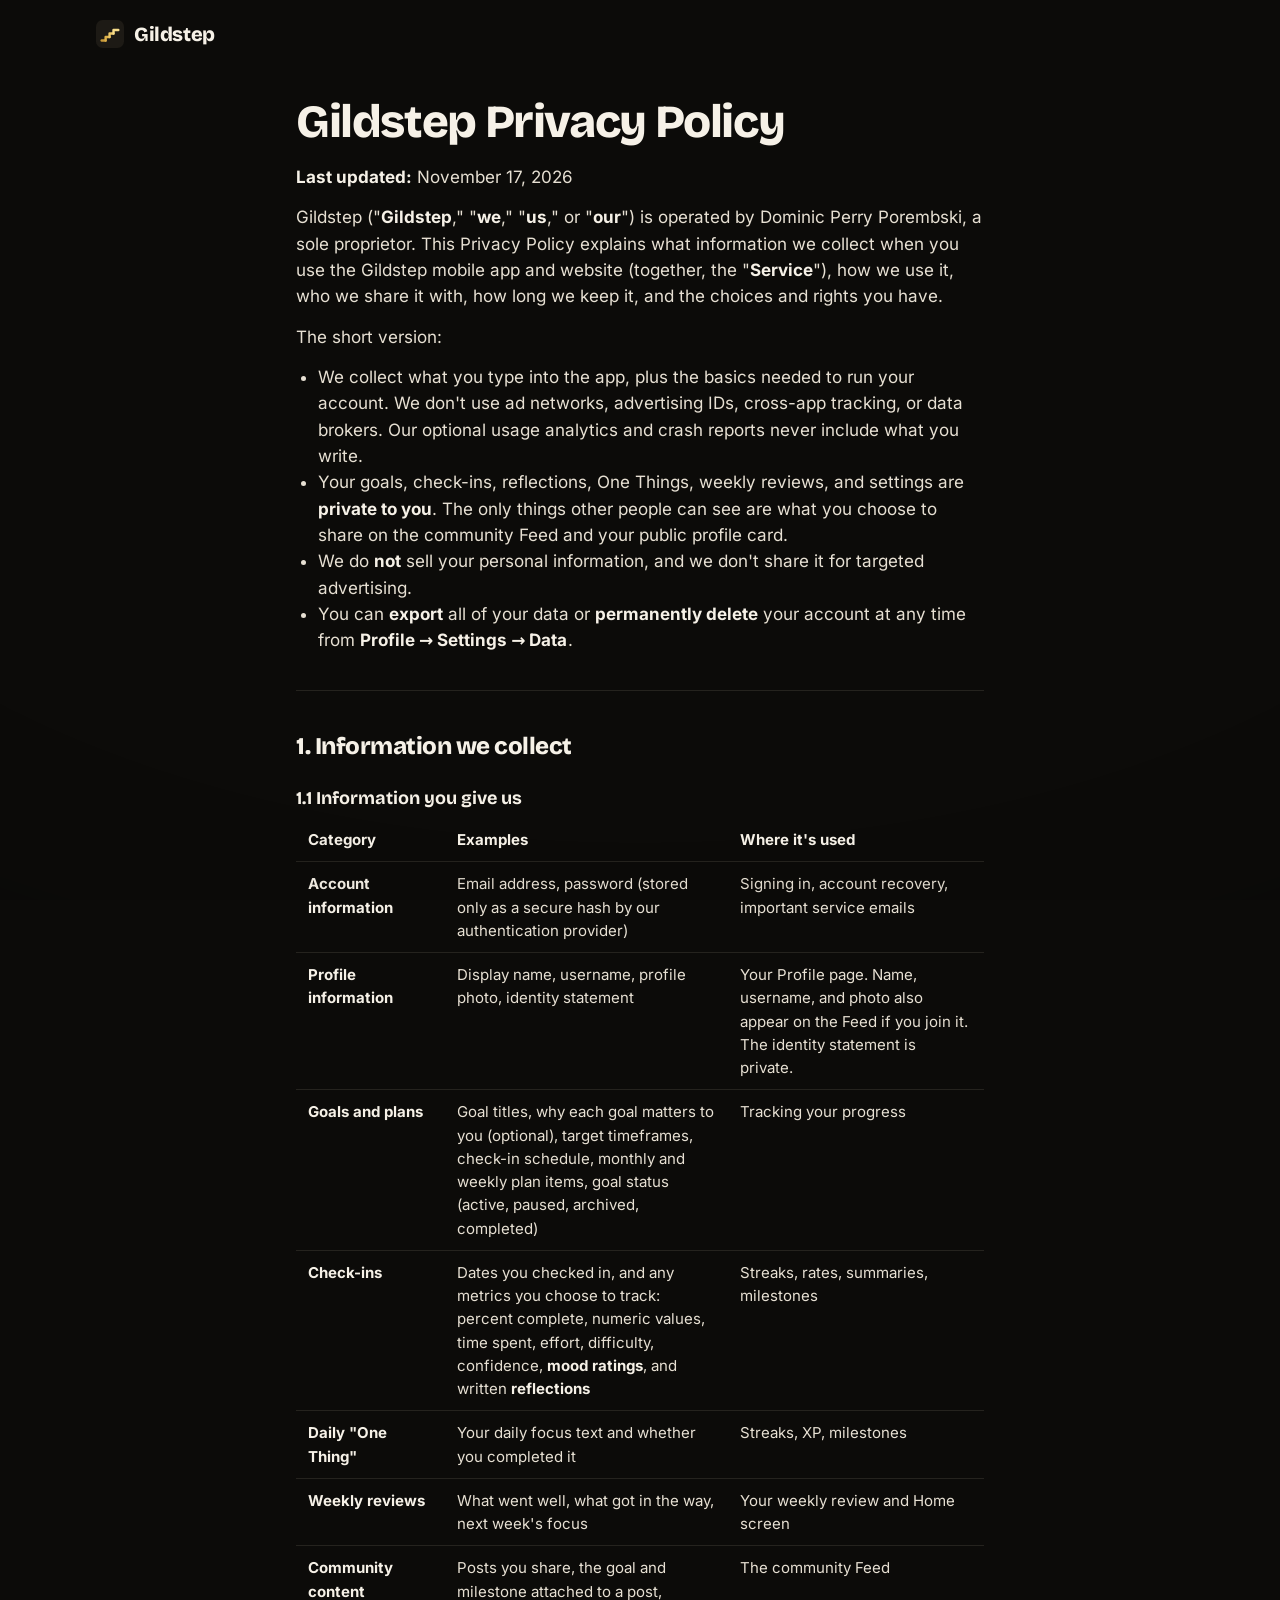
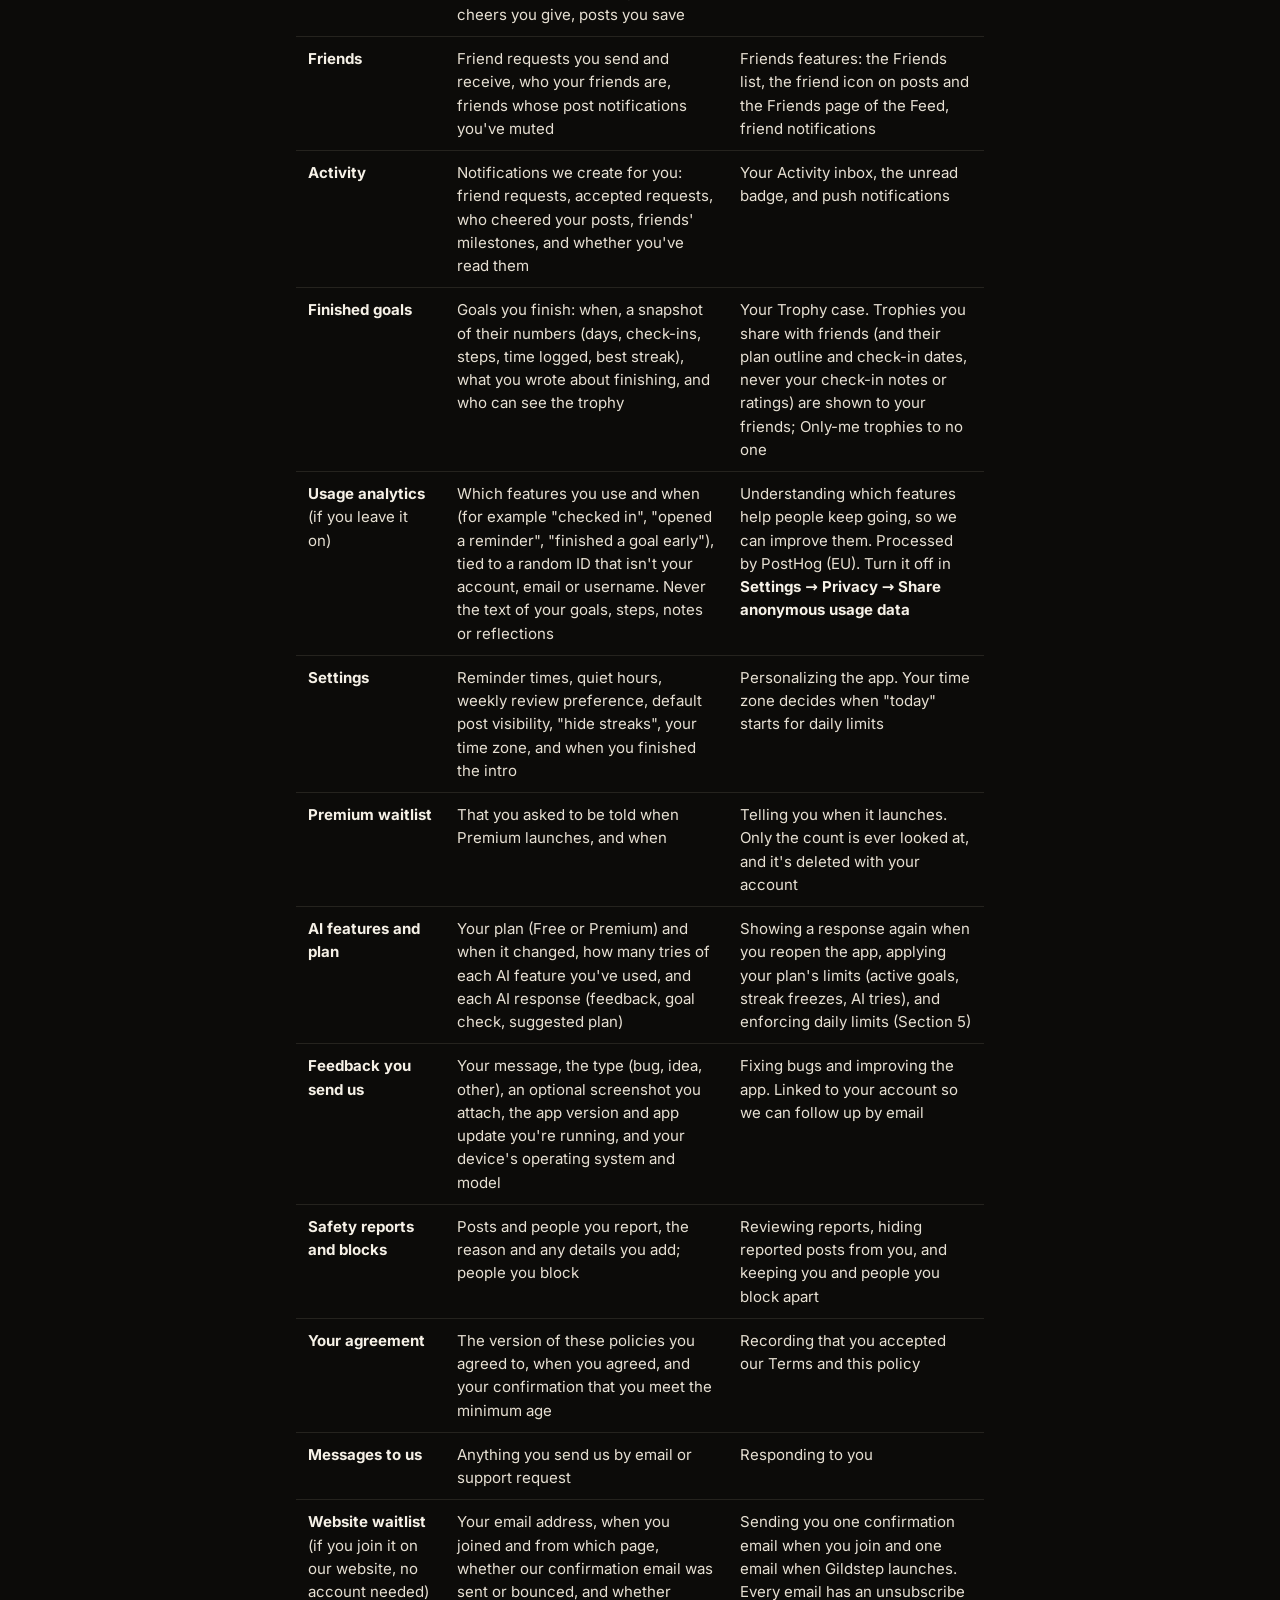
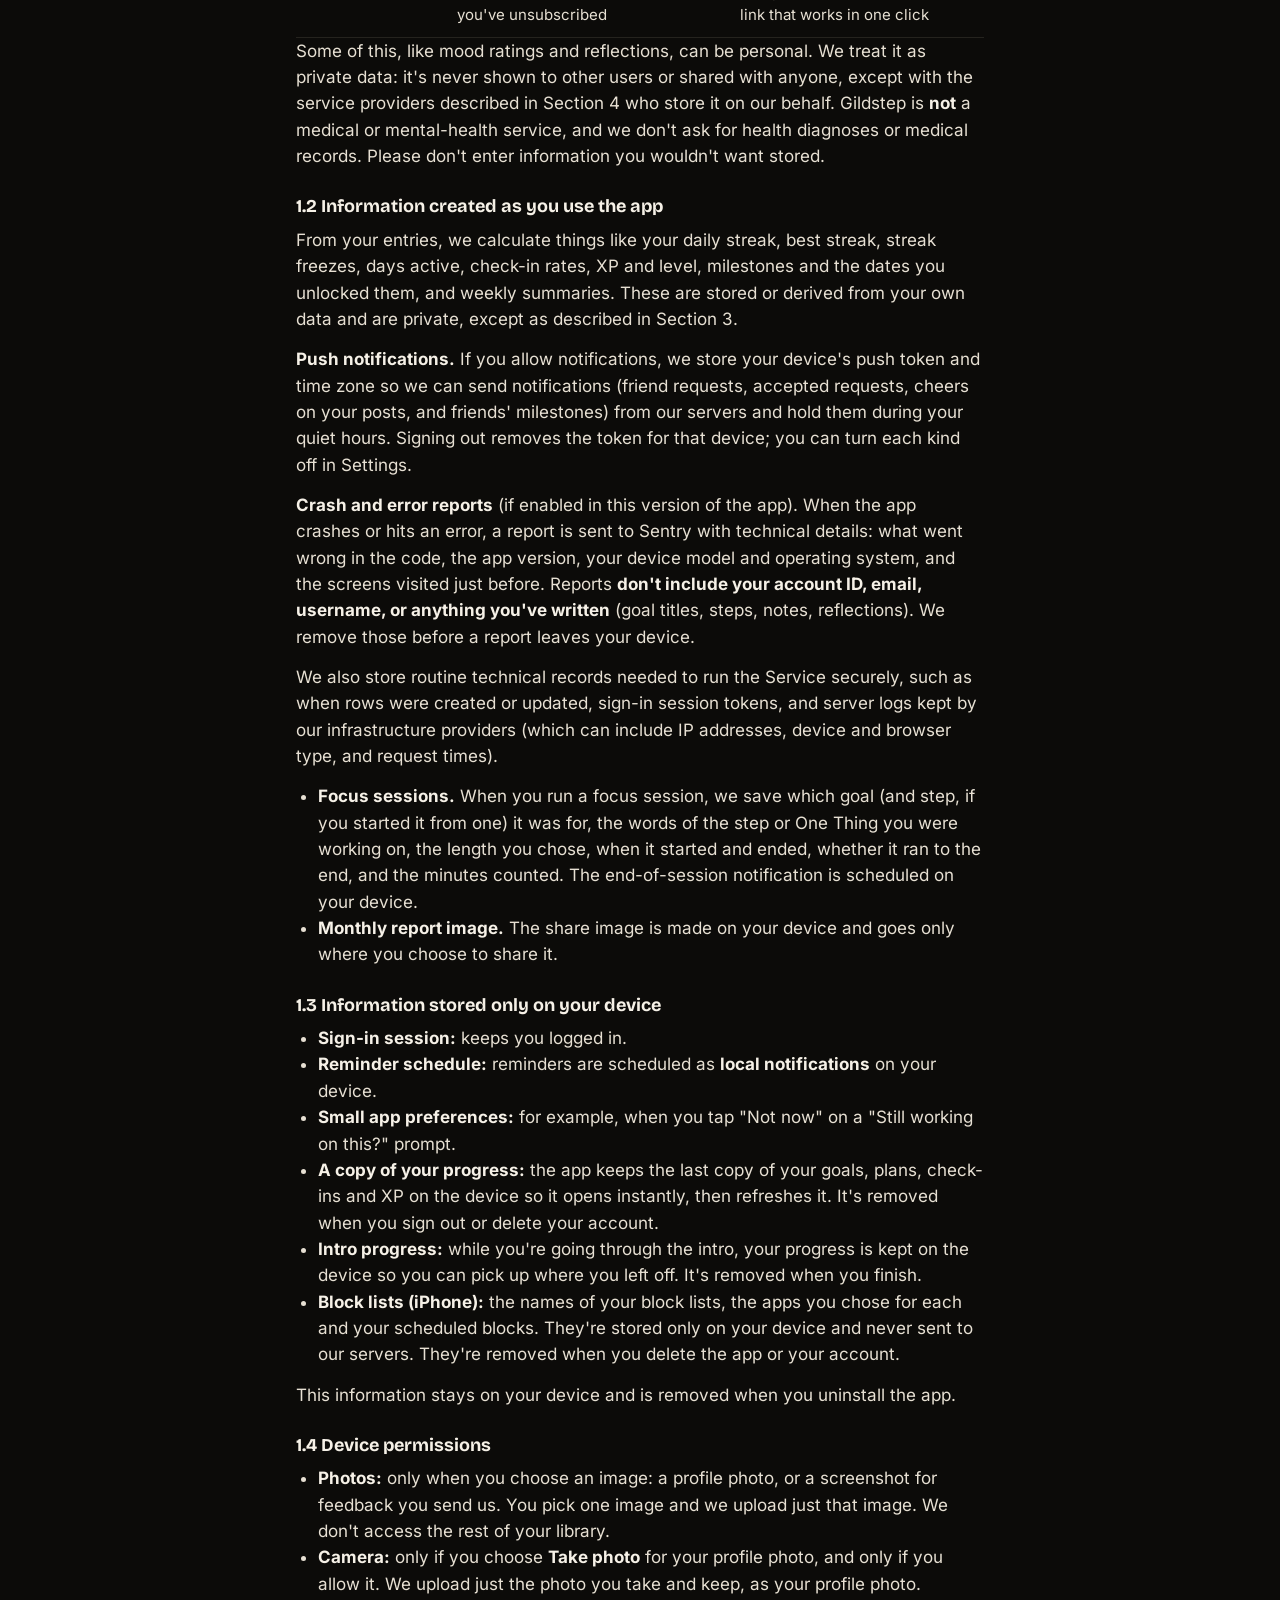
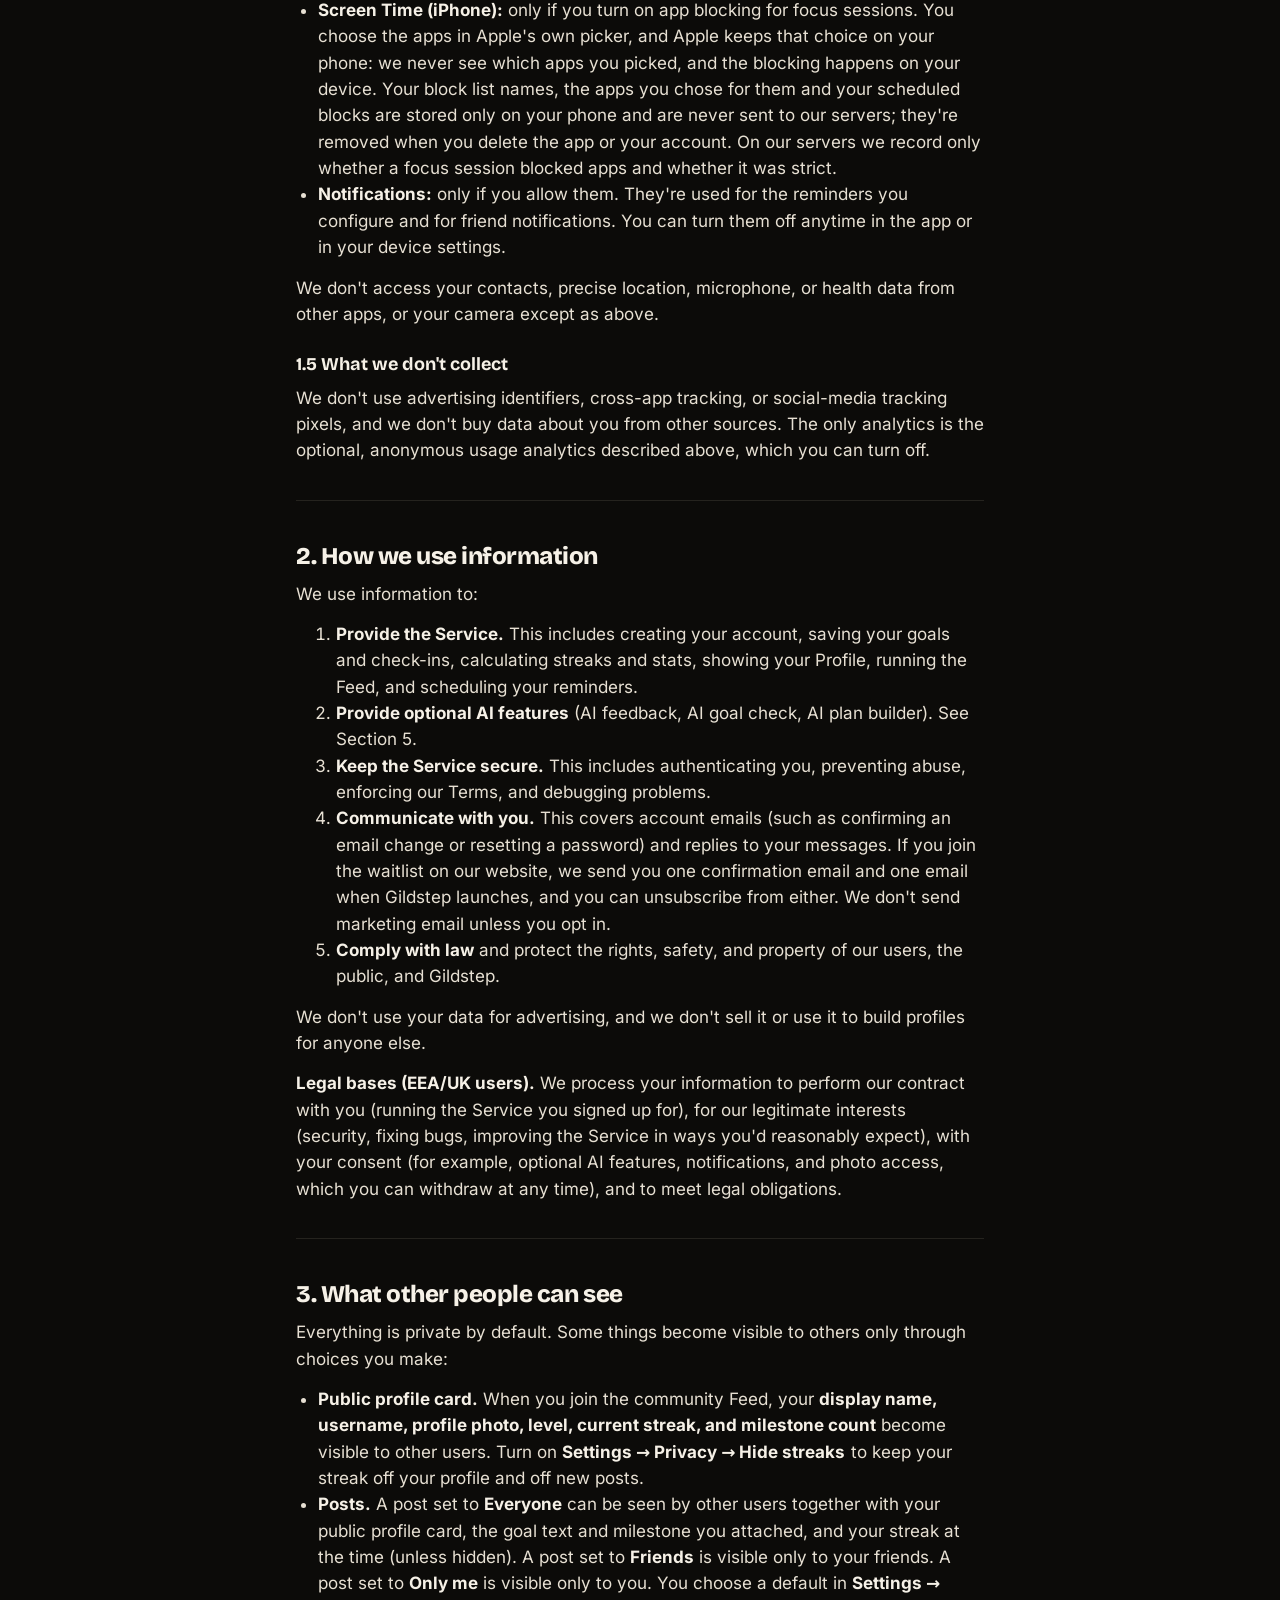
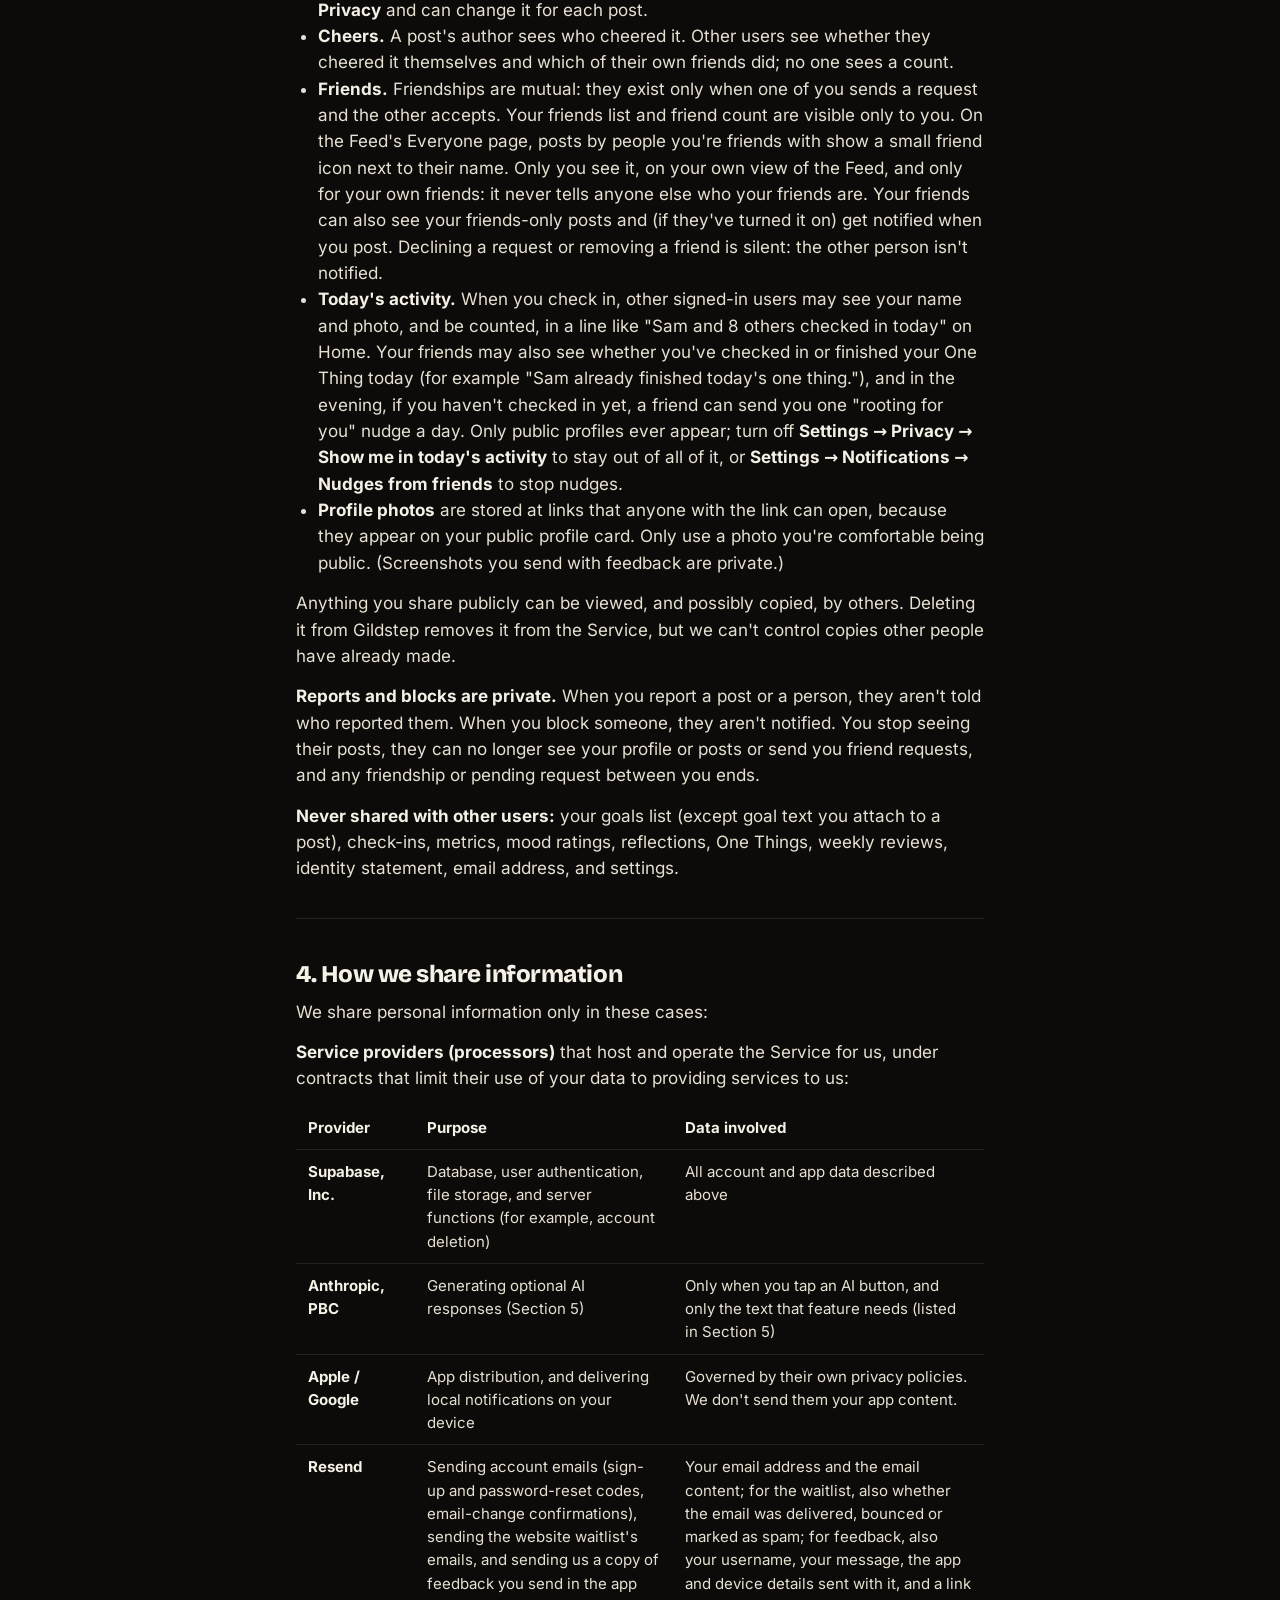
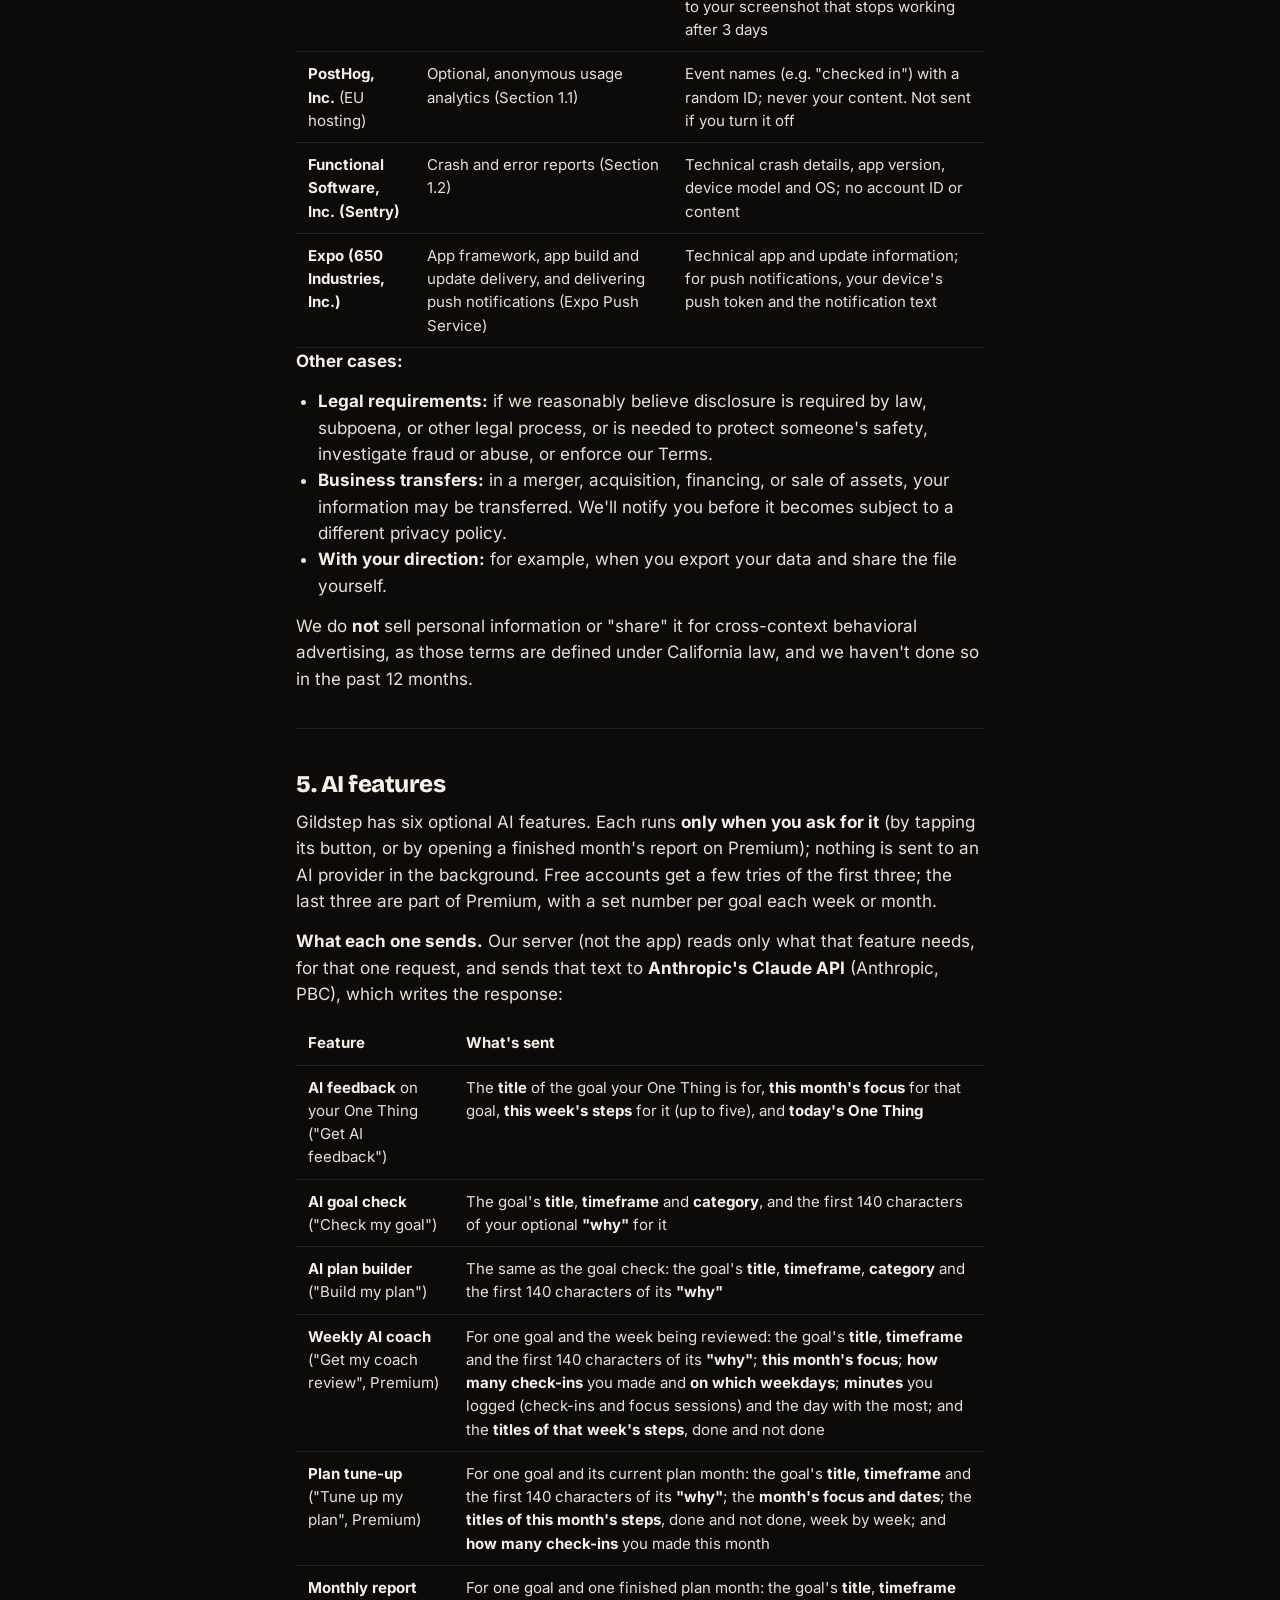
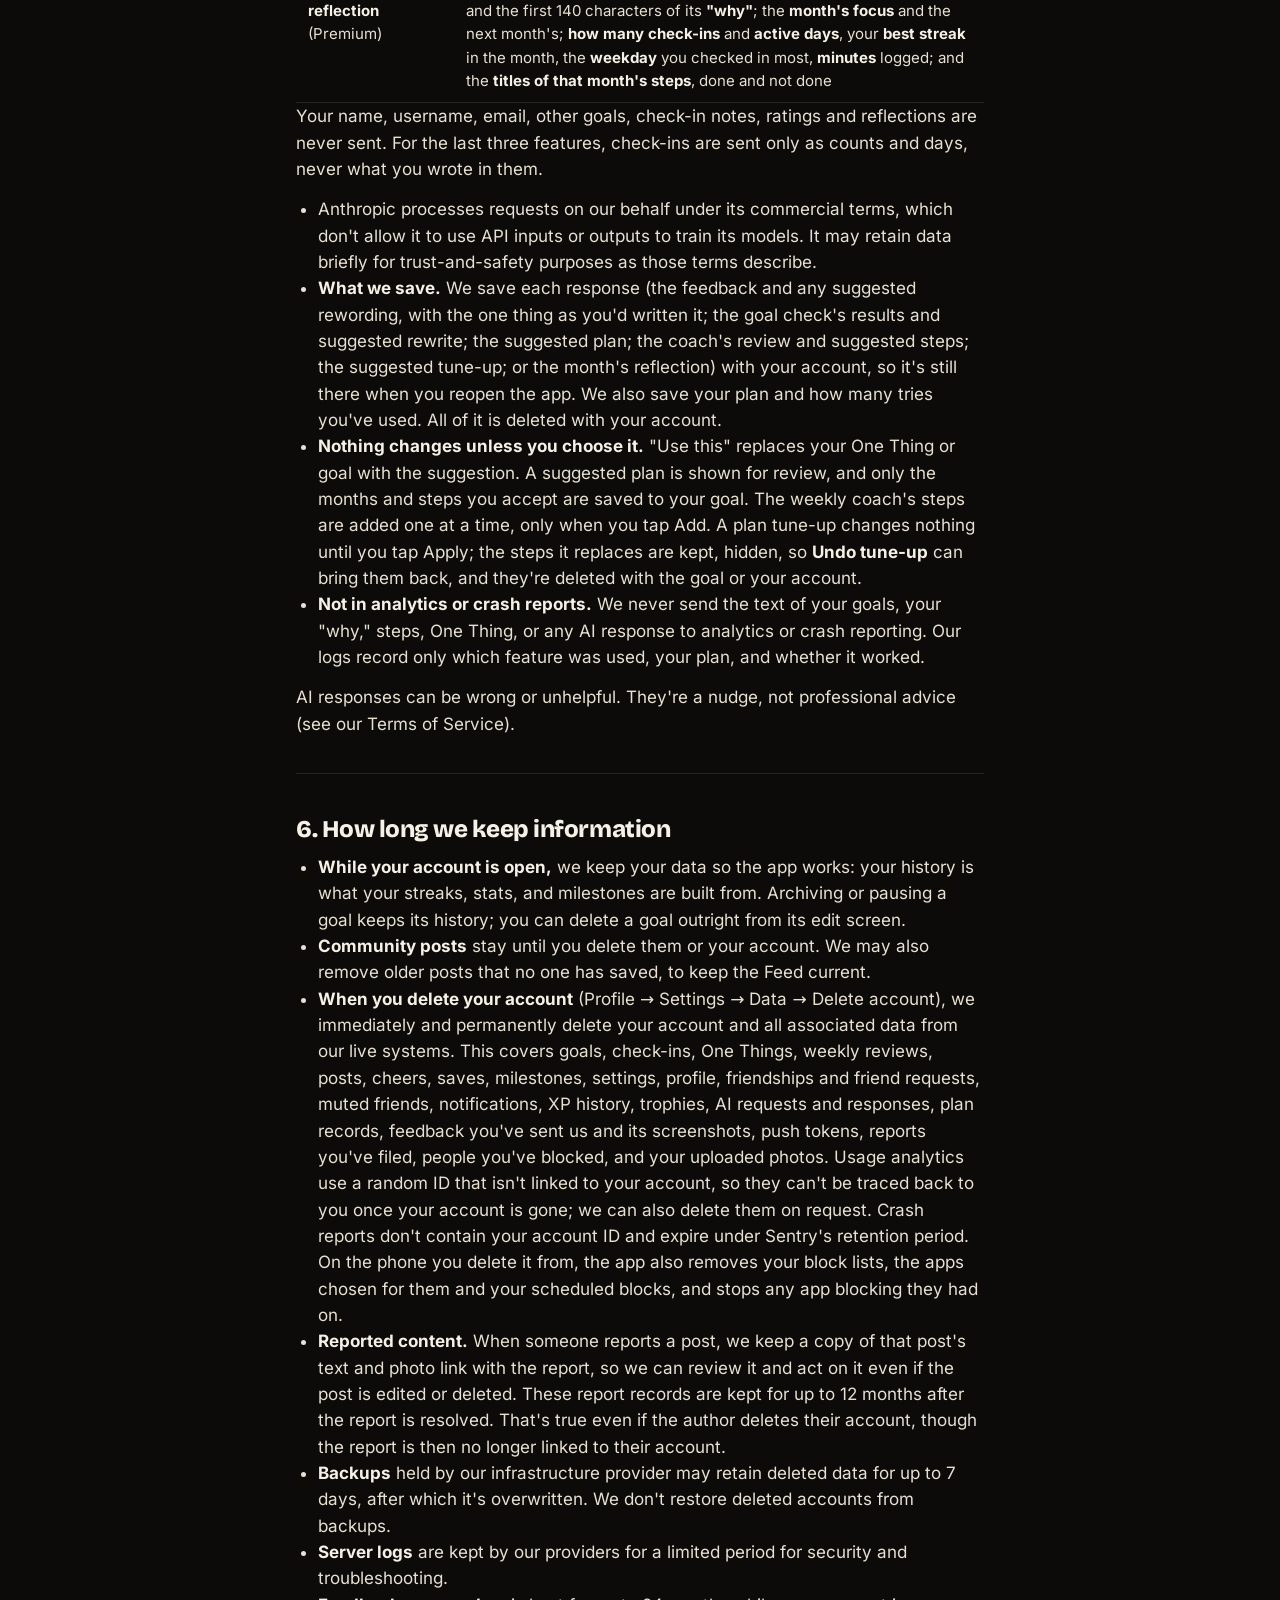
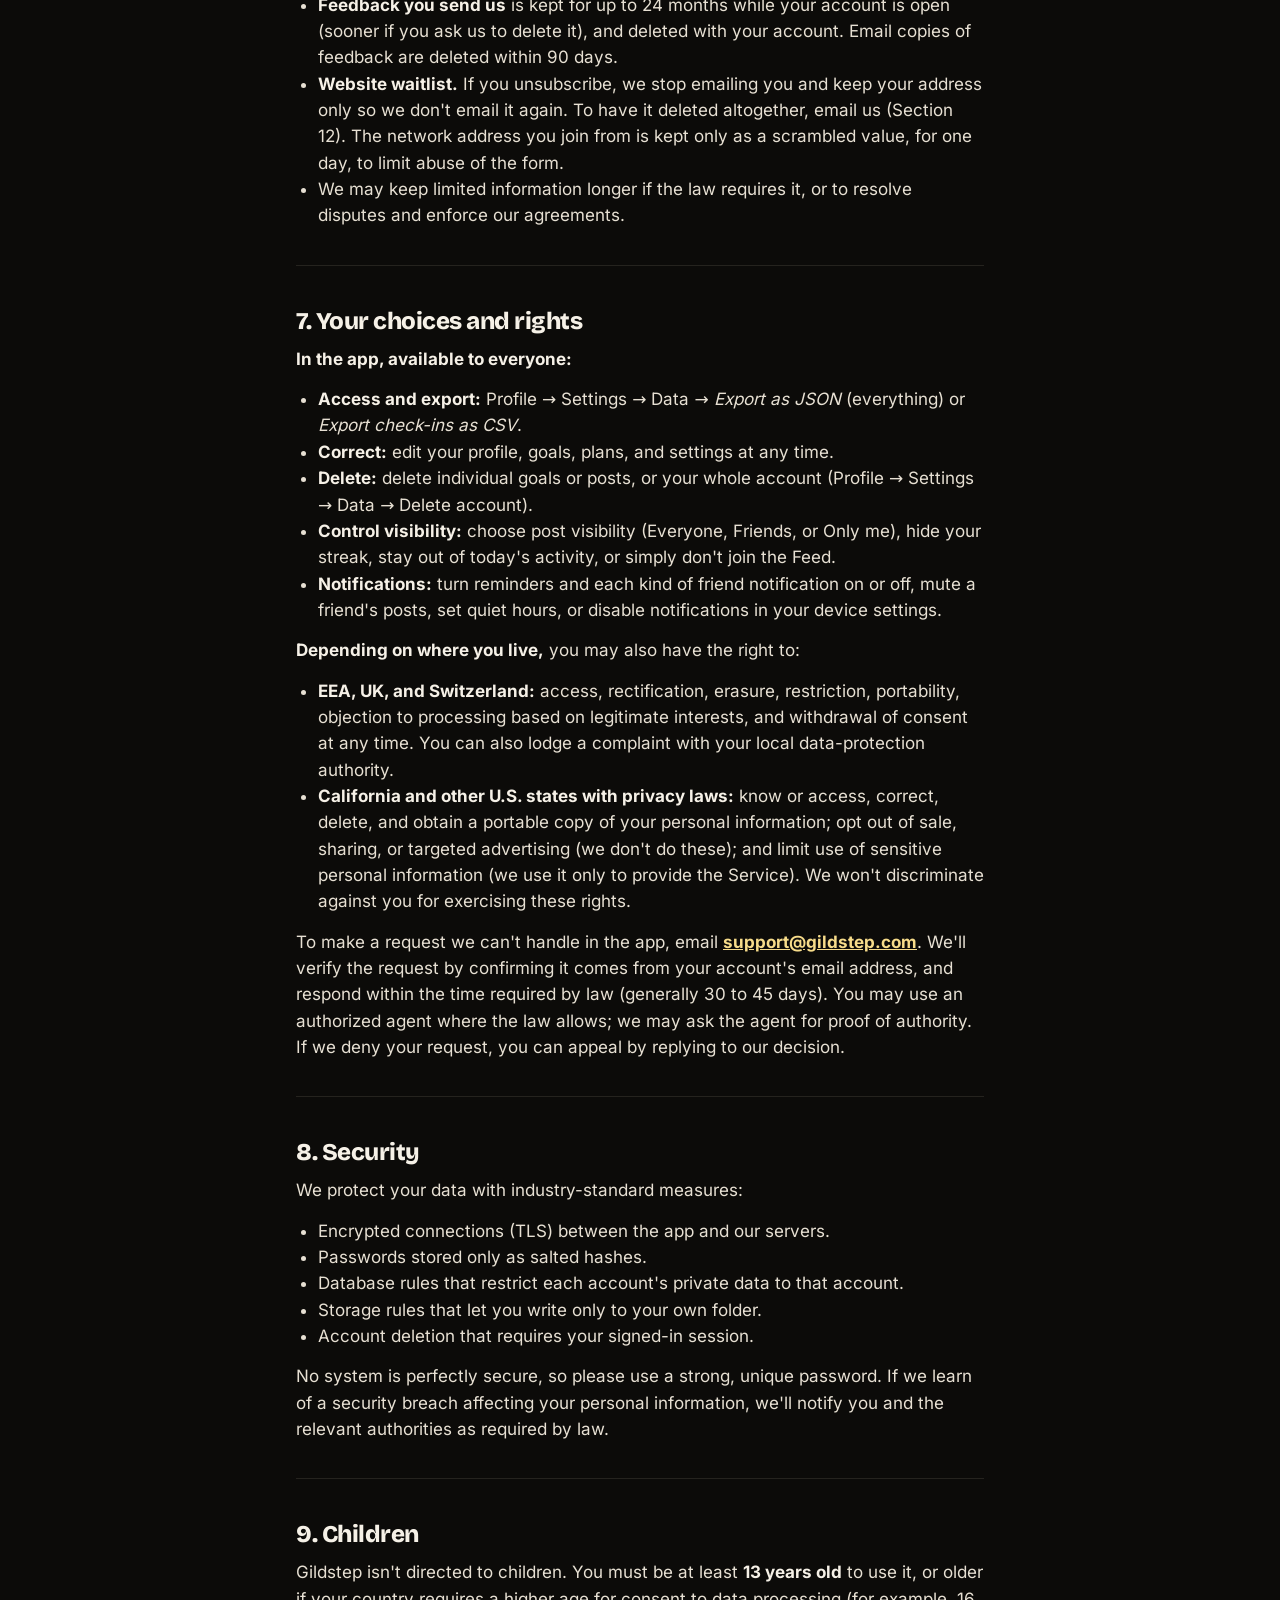
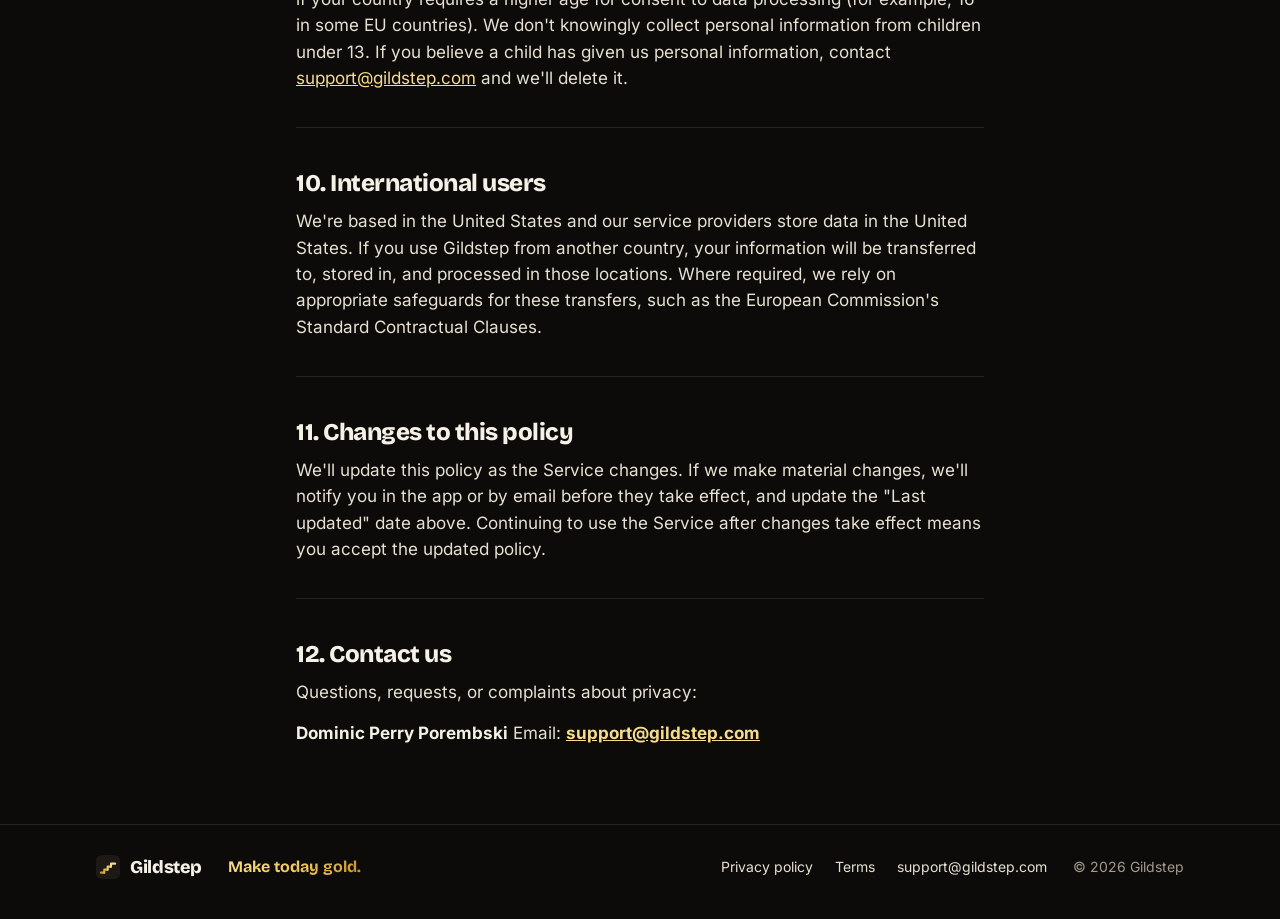
==== commit 3e0b1501: "Waitlist email: unsubscribe page, privacy policy, notes mention the confirmation" ====
--- a/privacy/index.html
+++ b/privacy/index.html
@@ -34,7 +34,7 @@
 <header class="wrap top"><a class="brand" href="/" aria-label="Gildstep home"><svg class="mark full" viewBox="0 0 64 64" aria-hidden="true"><rect width="64" height="64" rx="15"/><path class="s1" d="M13 47H22"/><path class="s2" d="M22 47V39H31"/><path class="s3" d="M31 39V31H40"/><path class="s4" d="M40 31V23H51"/></svg><span>Gildstep</span></a></header>
 <main class="wrap page">
 <h1>Gildstep Privacy Policy</h1>
-<p><strong>Last updated:</strong> November 16, 2026</p>
+<p><strong>Last updated:</strong> November 17, 2026</p>
 <p>Gildstep (&quot;<strong>Gildstep</strong>,&quot; &quot;<strong>we</strong>,&quot; &quot;<strong>us</strong>,&quot; or &quot;<strong>our</strong>&quot;) is operated by Dominic Perry Porembski, a sole proprietor. This Privacy Policy explains what information we collect when you use the Gildstep mobile app and website (together, the &quot;<strong>Service</strong>&quot;), how we use it, who we share it with, how long we keep it, and the choices and rights you have.</p>
 <p>The short version:</p>
 <ul>
@@ -143,6 +143,11 @@
 <td><strong>Messages to us</strong></td>
 <td>Anything you send us by email or support request</td>
 <td>Responding to you</td>
+</tr>
+<tr>
+<td><strong>Website waitlist</strong> (if you join it on our website, no account needed)</td>
+<td>Your email address, when you joined and from which page, whether our confirmation email was sent or bounced, and whether you&#39;ve unsubscribed</td>
+<td>Sending you one confirmation email when you join and one email when Gildstep launches. Every email has an unsubscribe link that works in one click</td>
 </tr>
 </tbody></table>
 <p>Some of this, like mood ratings and reflections, can be personal. We treat it as private data: it&#39;s never shown to other users or shared with anyone, except with the service providers described in Section 4 who store it on our behalf. Gildstep is <strong>not</strong> a medical or mental-health service, and we don&#39;t ask for health diagnoses or medical records. Please don&#39;t enter information you wouldn&#39;t want stored.</p>
@@ -182,7 +187,7 @@
 <li><strong>Provide the Service.</strong> This includes creating your account, saving your goals and check-ins, calculating streaks and stats, showing your Profile, running the Feed, and scheduling your reminders.</li>
 <li><strong>Provide optional AI features</strong> (AI feedback, AI goal check, AI plan builder). See Section 5.</li>
 <li><strong>Keep the Service secure.</strong> This includes authenticating you, preventing abuse, enforcing our Terms, and debugging problems.</li>
-<li><strong>Communicate with you.</strong> This covers account emails (such as confirming an email change or resetting a password) and replies to your messages. We don&#39;t send marketing email unless you opt in.</li>
+<li><strong>Communicate with you.</strong> This covers account emails (such as confirming an email change or resetting a password) and replies to your messages. If you join the waitlist on our website, we send you one confirmation email and one email when Gildstep launches, and you can unsubscribe from either. We don&#39;t send marketing email unless you opt in.</li>
 <li><strong>Comply with law</strong> and protect the rights, safety, and property of our users, the public, and Gildstep.</li>
 </ol>
 <p>We don&#39;t use your data for advertising, and we don&#39;t sell it or use it to build profiles for anyone else.</p>
@@ -230,8 +235,8 @@
 </tr>
 <tr>
 <td><strong>Resend</strong></td>
-<td>Sending account emails (sign-up and password-reset codes, email-change confirmations), and sending us a copy of feedback you send in the app</td>
-<td>Your email address and the email content; for feedback, also your username, your message, the app and device details sent with it, and a link to your screenshot that stops working after 3 days</td>
+<td>Sending account emails (sign-up and password-reset codes, email-change confirmations), sending the website waitlist&#39;s emails, and sending us a copy of feedback you send in the app</td>
+<td>Your email address and the email content; for the waitlist, also whether the email was delivered, bounced or marked as spam; for feedback, also your username, your message, the app and device details sent with it, and a link to your screenshot that stops working after 3 days</td>
 </tr>
 <tr>
 <td><strong>PostHog, Inc.</strong> (EU hosting)</td>
@@ -310,6 +315,7 @@
 <li><strong>Backups</strong> held by our infrastructure provider may retain deleted data for up to 7 days, after which it&#39;s overwritten. We don&#39;t restore deleted accounts from backups.</li>
 <li><strong>Server logs</strong> are kept by our providers for a limited period for security and troubleshooting.</li>
 <li><strong>Feedback you send us</strong> is kept for up to 24 months while your account is open (sooner if you ask us to delete it), and deleted with your account. Email copies of feedback are deleted within 90 days.</li>
+<li><strong>Website waitlist.</strong> If you unsubscribe, we stop emailing you and keep your address only so we don&#39;t email it again. To have it deleted altogether, email us (Section 12). The network address you join from is kept only as a scrambled value, for one day, to limit abuse of the form.</li>
 <li>We may keep limited information longer if the law requires it, or to resolve disputes and enforce our agreements.</li>
 </ul>
 <hr>
--- a/styles.css
+++ b/styles.css
@@ -119,7 +119,66 @@
 .note.gap { margin-bottom: 22px; }
 .msg { font-size: 15px; }
 .msg:empty { display: none; }
-.msg.ok { color: var(--ok); } .msg.err { color: var(--bad); }
+/* A signup that failed: said beside the form in plain words, with an ember
+   mark, and the field's edge turns ember until the email is edited. */
+.msg.err { display: flex; align-items: flex-start; justify-content: center; gap: 9px; color: var(--text); text-align: left; }
+.msg.err::before { content: "!"; flex: none; display: grid; place-items: center; width: 20px; height: 20px; margin-top: 1.5px; border-radius: 50%; background: rgba(255, 122, 47, 0.16); border: 1px solid rgba(255, 150, 70, 0.65); color: var(--ember-l); font: 700 12px/1 var(--body); }
+.msg.err::before { content: "!" / ""; }
+.invite .msg.err { justify-content: flex-start; }
+.invite .msg.done { align-self: flex-start; }
+.form.bad input[type="email"] { border-color: rgba(255, 138, 60, 0.8); }
+@media (min-width: 480px) {
+  .form.bad, .form.bad:focus-within { border-color: rgba(255, 138, 60, 0.8); }
+  .form.bad input[type="email"] { border-color: transparent; }
+}
+/* Joined: the form gives way to this, a gold check and "You're on the
+   list", for the rest of the visit. */
+.msg.done { align-self: center; display: inline-flex; align-items: center; gap: 10px; min-height: 48px; padding: 0 20px 0 14px; border-radius: 999px; background: #0f0d0a; border: 1px solid rgba(242, 198, 90, 0.3); box-shadow: var(--edge); color: var(--ink); font-weight: 600; font-size: 16px; line-height: 1.2; }
+.msg.done svg { flex: none; width: 24px; height: 24px; padding: 5px; border-radius: 50%; background: rgba(242, 198, 90, 0.14); border: 1px solid rgba(242, 198, 90, 0.4); fill: var(--gold); }
+/* Focus lands here when the card closes. It is a status, not a control,
+   so it takes no focus ring. */
+.msg.done:focus { outline: 0; }
+
+/* ───────────── "You're on the list" ─────────────
+   The thank-you card that opens over the dimmed page after a signup
+   (site.js builds it). The dialog is the dimmed layer, so a tap anywhere
+   outside the card lands on it and closes it. */
+.thanks { position: fixed; inset: 0; width: 100%; height: 100%; max-width: none; max-height: none; margin: 0; padding: 20px 16px; border: 0; background: rgba(6, 5, 4, 0.76); color: var(--text); overflow: hidden; }
+.thanks[open] { display: grid; place-items: center; }
+.thanks::backdrop { background: none; }
+.thanks-card {
+  position: relative; width: 100%; max-width: 380px; padding: 36px 28px 28px; border-radius: 28px; text-align: center; overflow: hidden;
+  background: radial-gradient(120% 70% at 50% 0%, rgba(242, 198, 90, 0.13), rgba(242, 198, 90, 0.1) 14%, rgba(242, 198, 90, 0.072) 28%, rgba(242, 198, 90, 0.048) 42%, rgba(242, 198, 90, 0.028) 56%, rgba(242, 198, 90, 0.013) 70%, rgba(242, 198, 90, 0.004) 85%, rgba(242, 198, 90, 0) 100%), var(--card);
+  border: 1px solid rgba(242, 198, 90, 0.26); box-shadow: var(--edge), 0 40px 90px -30px #000, 0 0 70px -24px rgba(242, 198, 90, 0.3);
+}
+/* The gold accent: a fine line of light along the card's top edge. */
+.thanks-card::before { content: ""; position: absolute; left: 14%; right: 14%; top: 0; height: 1px; background: linear-gradient(90deg, rgba(247, 220, 138, 0), rgba(247, 220, 138, 0.85) 50%, rgba(247, 220, 138, 0)); }
+.thanks .thanks-mark { display: block; width: 60px; height: 60px; margin: 0 auto 22px; border-radius: 14px; box-shadow: 0 0 0 1px rgba(242, 198, 90, 0.34), 0 14px 30px -12px rgba(242, 198, 90, 0.5); }
+.thanks .thanks-mark rect { fill: #0f0d0a; }
+.thanks h2 { font-size: 30px; line-height: 1.05; letter-spacing: -0.03em; margin-bottom: 10px; }
+.thanks p { max-width: 17em; margin: 0 auto 26px; font-size: 16.5px; line-height: 1.5; color: var(--text); text-wrap: balance; }
+.thanks .btn { width: 100%; }
+@media (max-width: 359px) { .thanks-card { padding: 30px 20px 22px; } .thanks h2 { font-size: 27px; } }
+/* A phone on its side: the card drops the mark so it still fits. */
+@media (max-height: 420px) {
+  .thanks-card { padding: 22px 24px 20px; }
+  .thanks .thanks-mark { display: none; }
+  .thanks p { margin-bottom: 18px; }
+}
+/* It fades in and rises a little, and the mark's four steps gild one after
+   another. With Reduce Motion it is simply there. */
+@media (prefers-reduced-motion: no-preference) {
+  .thanks[open] { animation: thanks-dim 0.28s ease both; }
+  .thanks[open] .thanks-card { animation: thanks-in 0.5s var(--out) both; }
+  .thanks[open] .thanks-mark path { animation: thanks-gild 0.5s ease both; }
+  .thanks[open] .thanks-mark .s1 { animation-delay: 0.18s; } .thanks[open] .thanks-mark .s2 { animation-delay: 0.3s; } .thanks[open] .thanks-mark .s3 { animation-delay: 0.42s; } .thanks[open] .thanks-mark .s4 { animation-delay: 0.54s; }
+  .thanks.closing[open] { animation: thanks-out 0.17s ease both; }
+  .thanks.closing[open] .thanks-card { animation: none; }
+}
+@keyframes thanks-dim { from { background-color: rgba(6, 5, 4, 0); } }
+@keyframes thanks-in { from { opacity: 0; transform: translateY(16px) scale(0.985); } }
+@keyframes thanks-gild { from { stroke: #5c4d2b; } }
+@keyframes thanks-out { to { opacity: 0; } }
 .badge { align-self: center; display: inline-block; border-radius: 10px; }
 .badge img { display: block; height: 60px; width: auto; }
 
@@ -1127,6 +1186,9 @@
 .invite .lede { margin-bottom: 28px; }
 .invite .btn.secondary { width: 100%; margin-bottom: 14px; }
 .invite .btn-lg, .invite .badge { align-self: flex-start; }
+/* The unsubscribe page moves focus to its heading: read out, no ring. */
+#unsubscribe h1:focus { outline: 0; }
+#unsubscribe .btn.secondary { width: auto; margin-bottom: 0; }
 
 /* ───────────── Reduce Motion: finished states, nothing moving ─────────────
    (The hold ring still fills: there the fill is the feedback, as in the app.) */
